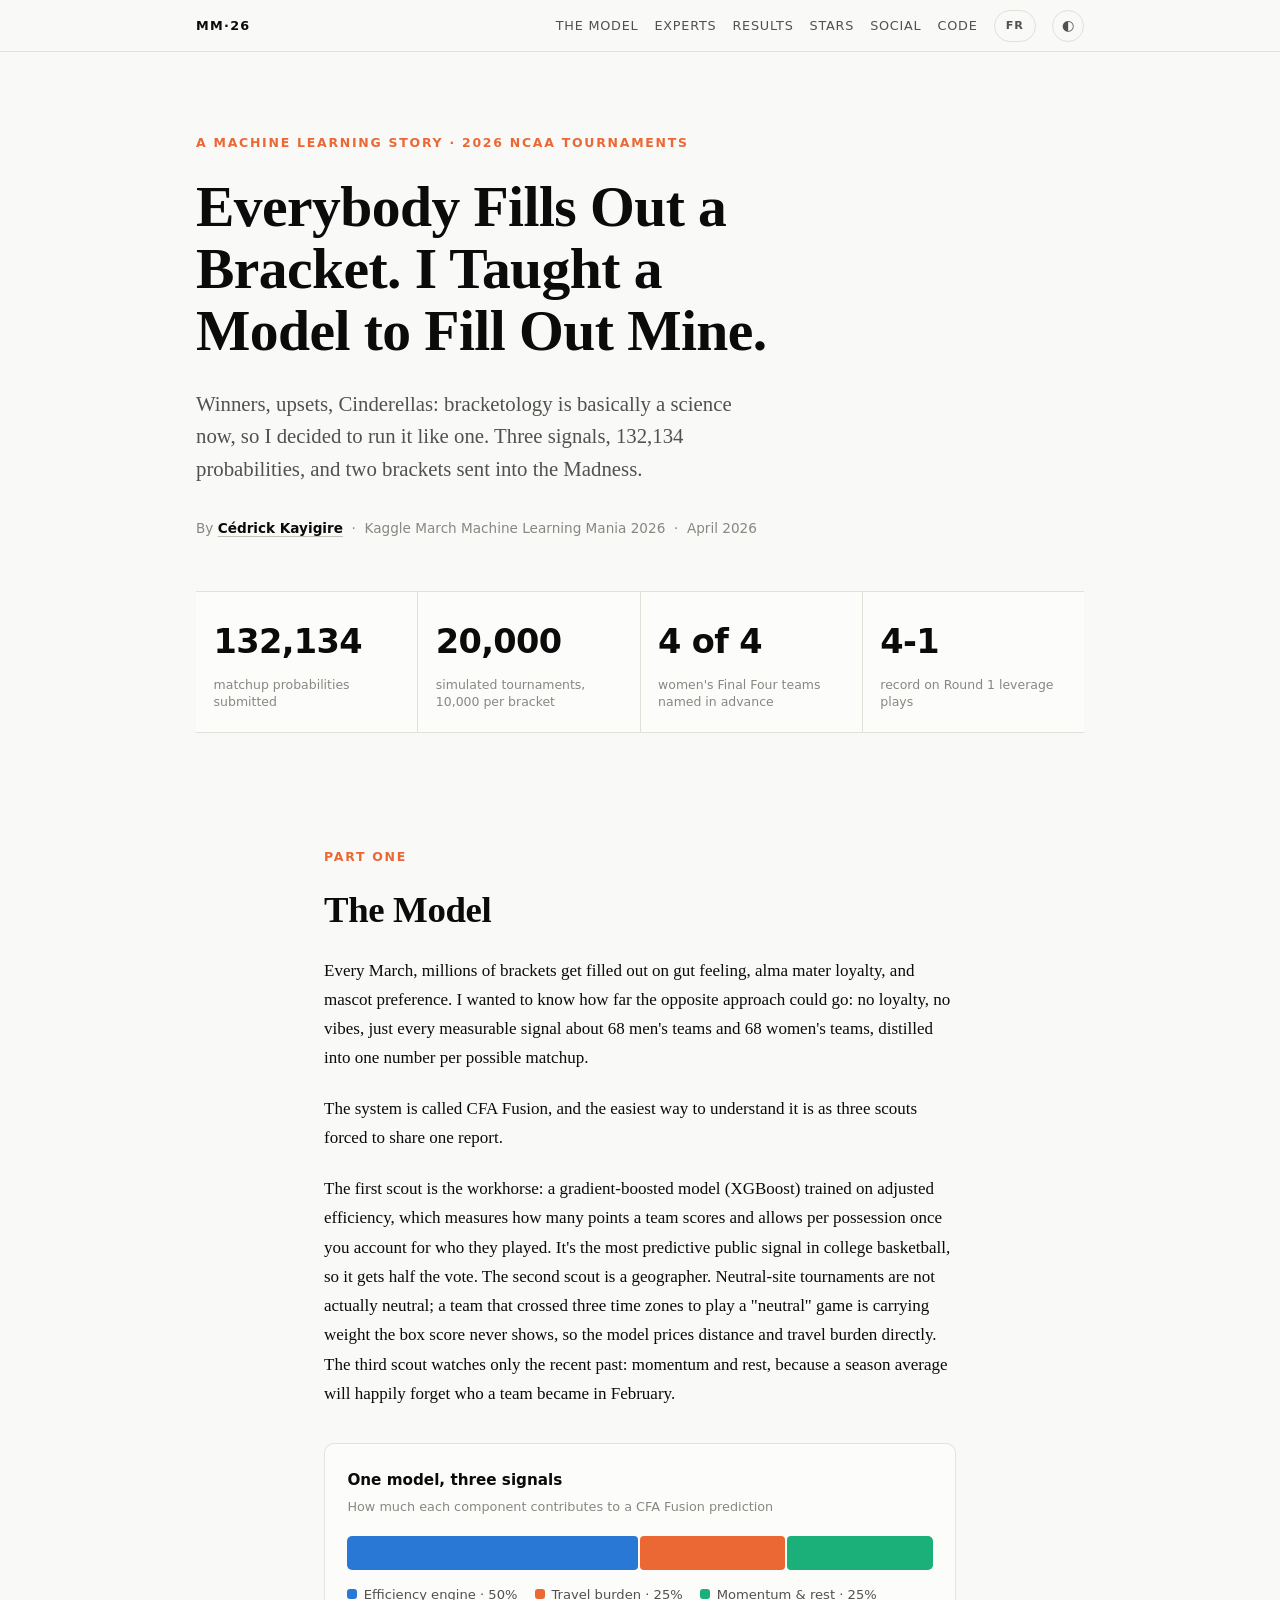
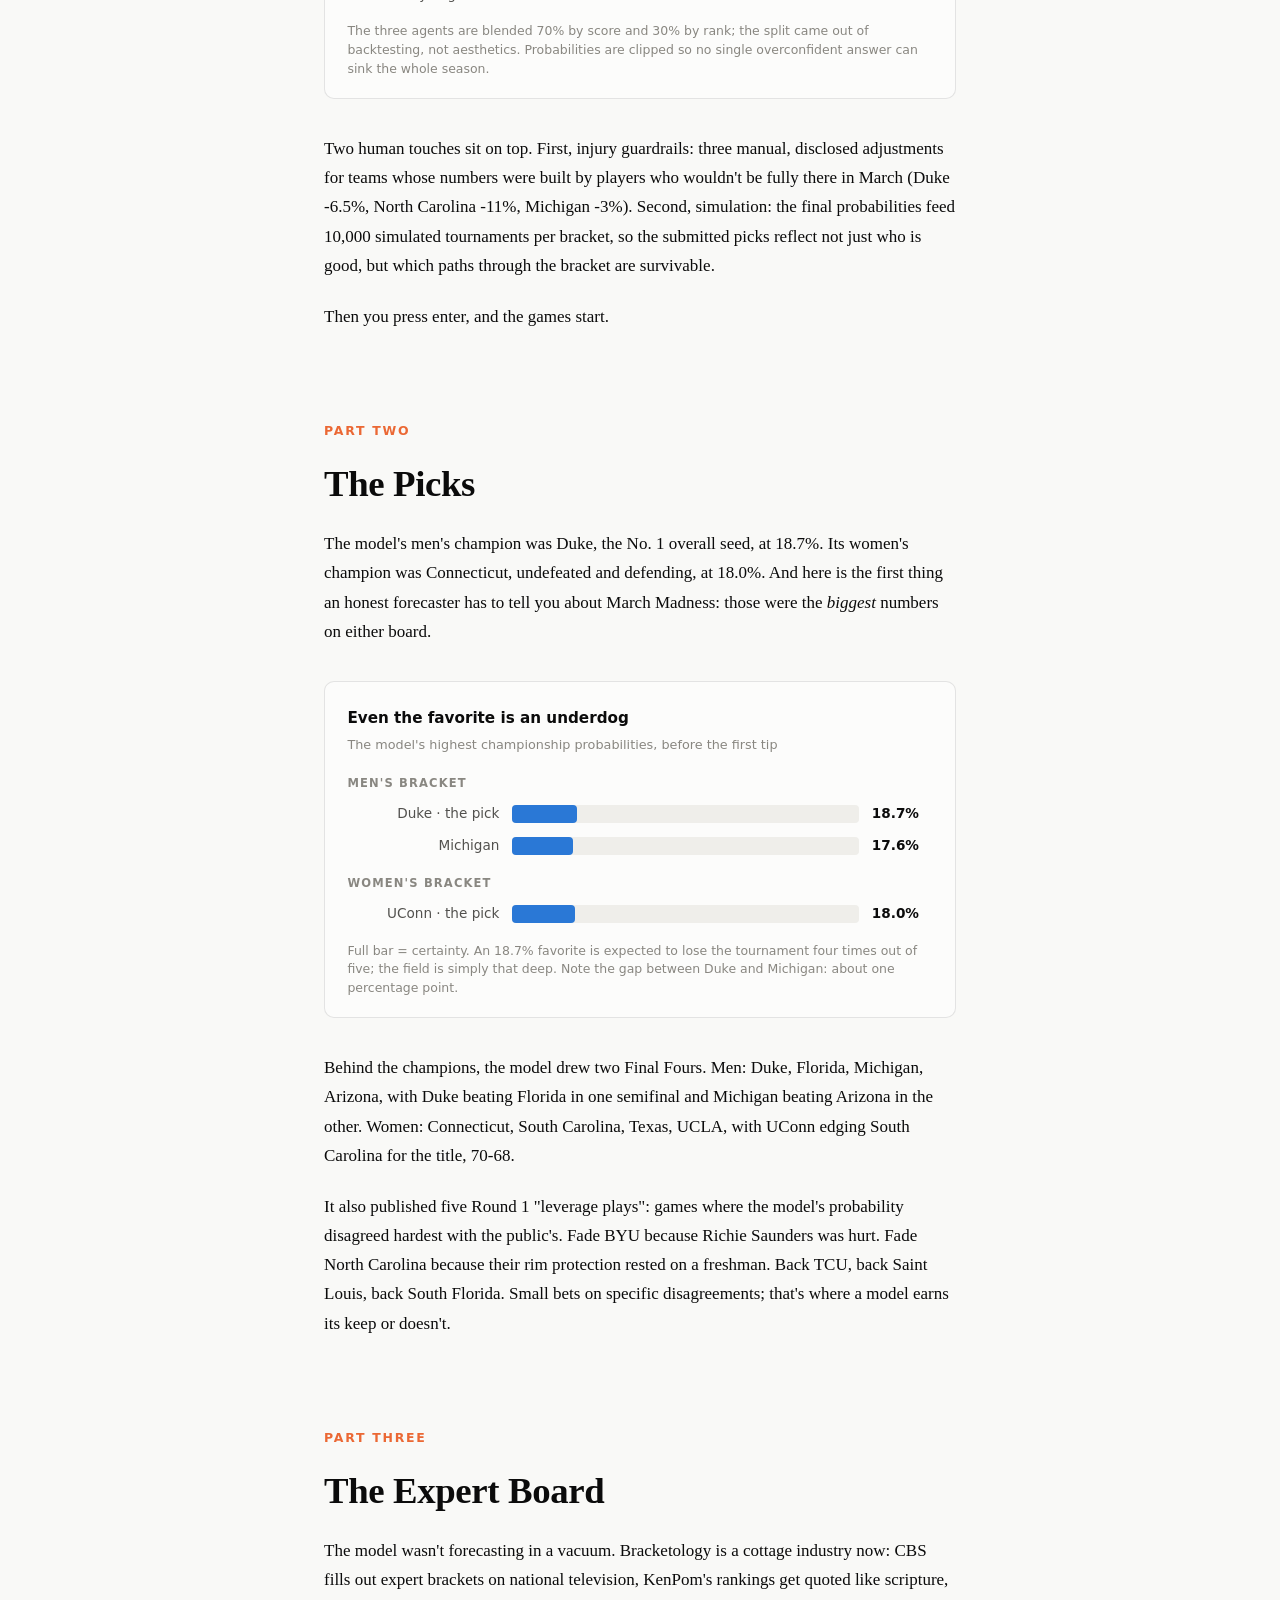
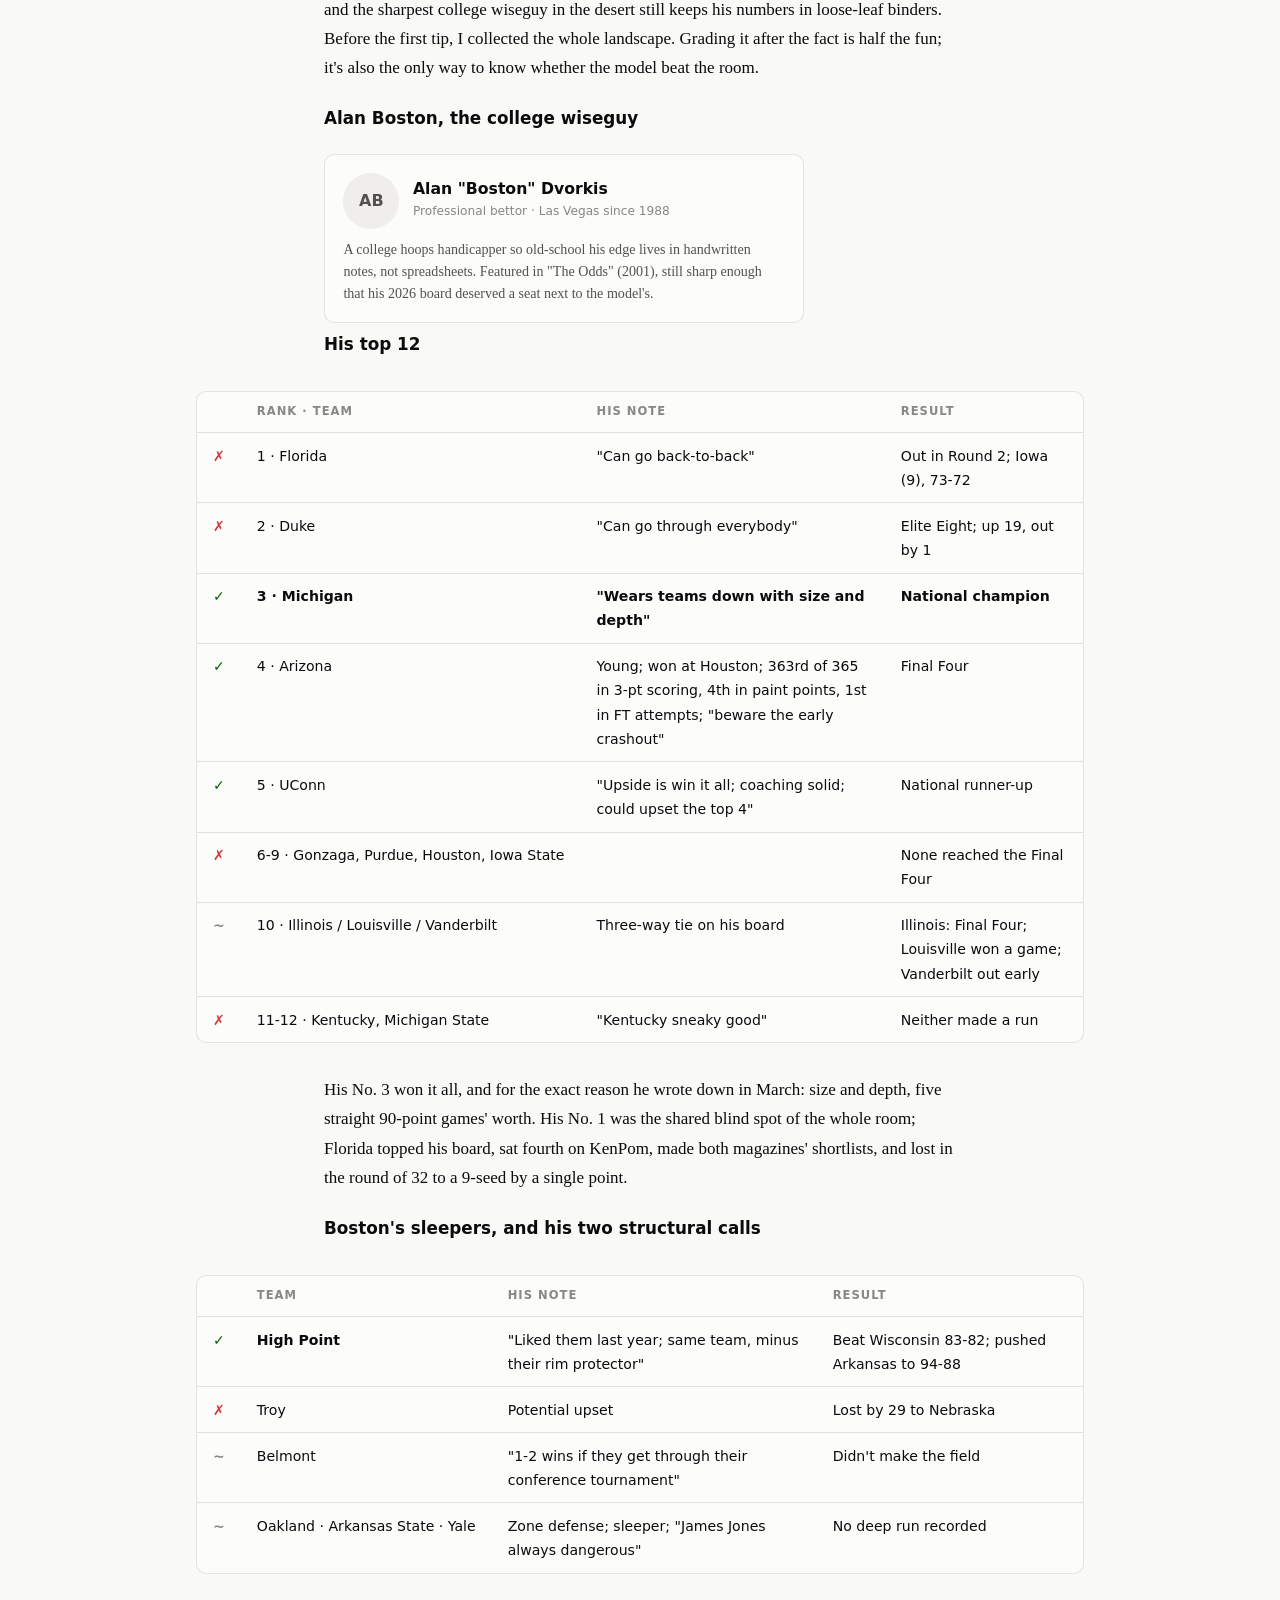
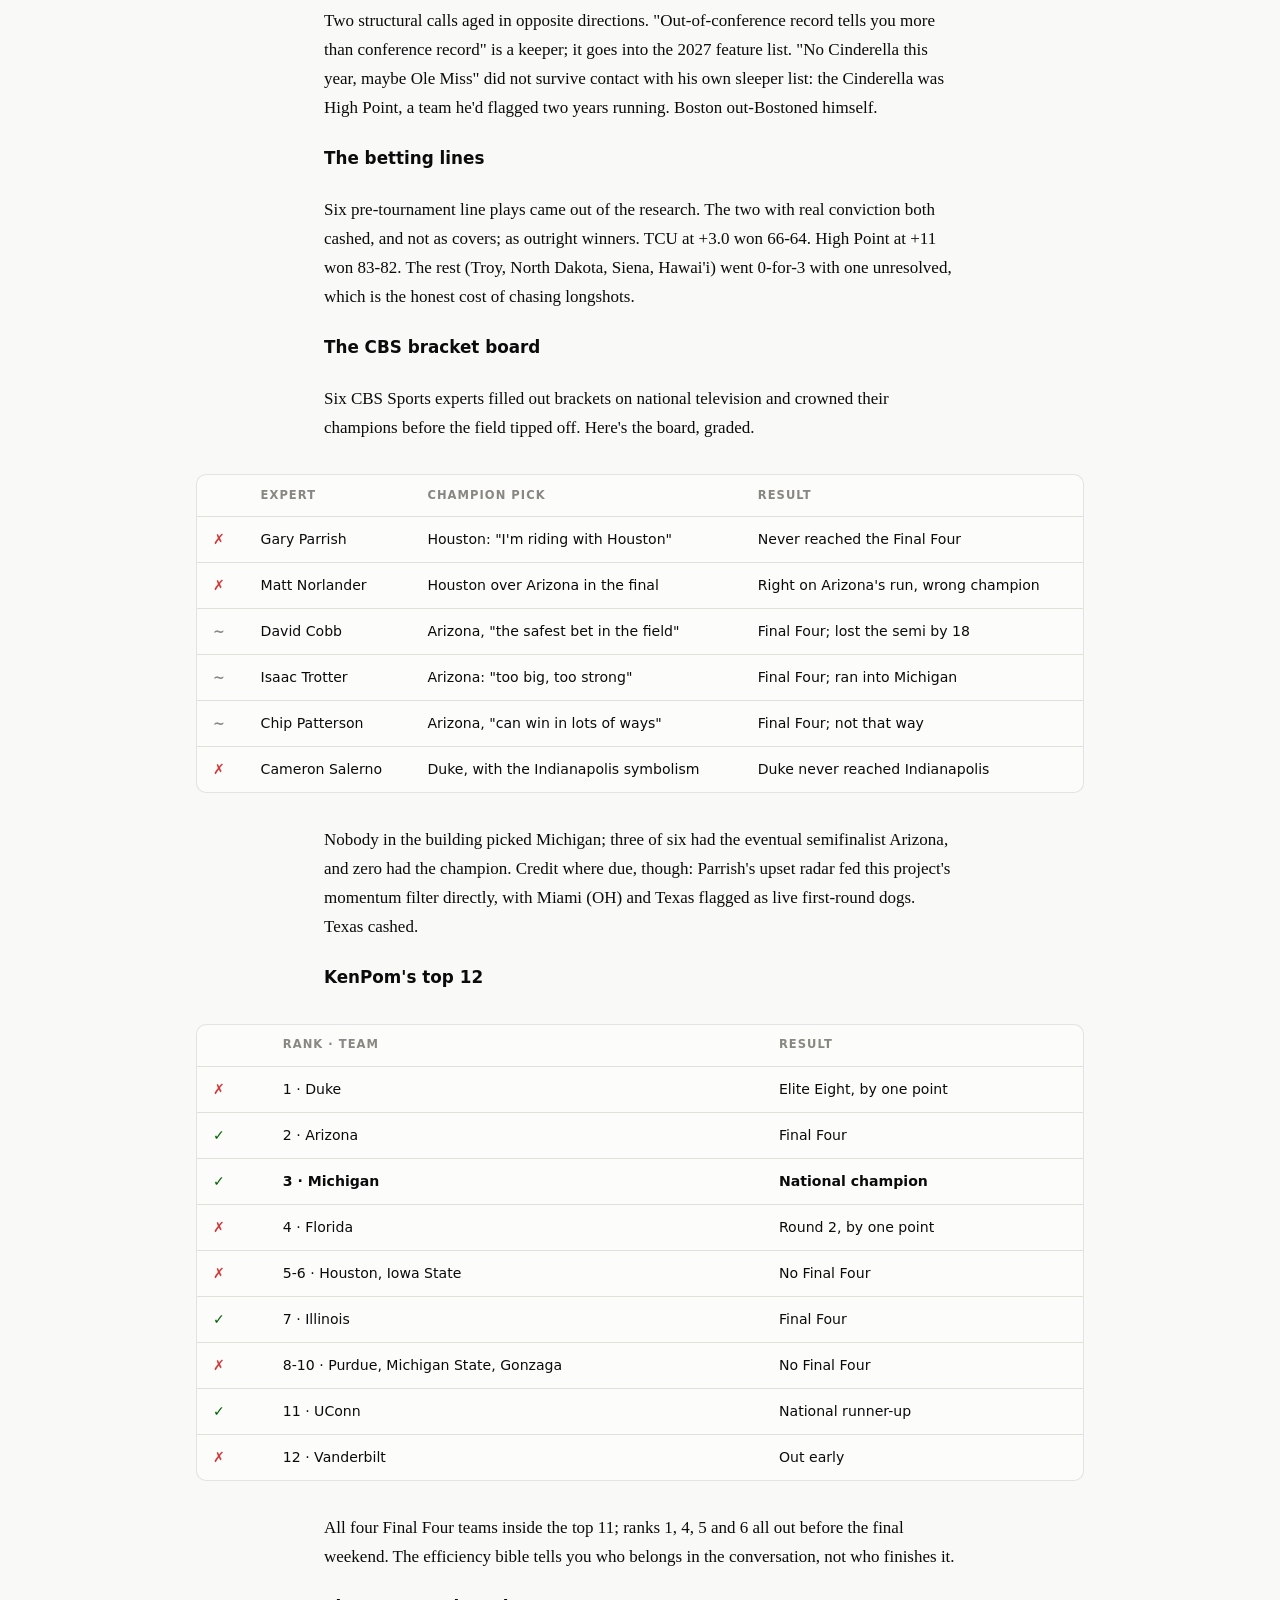
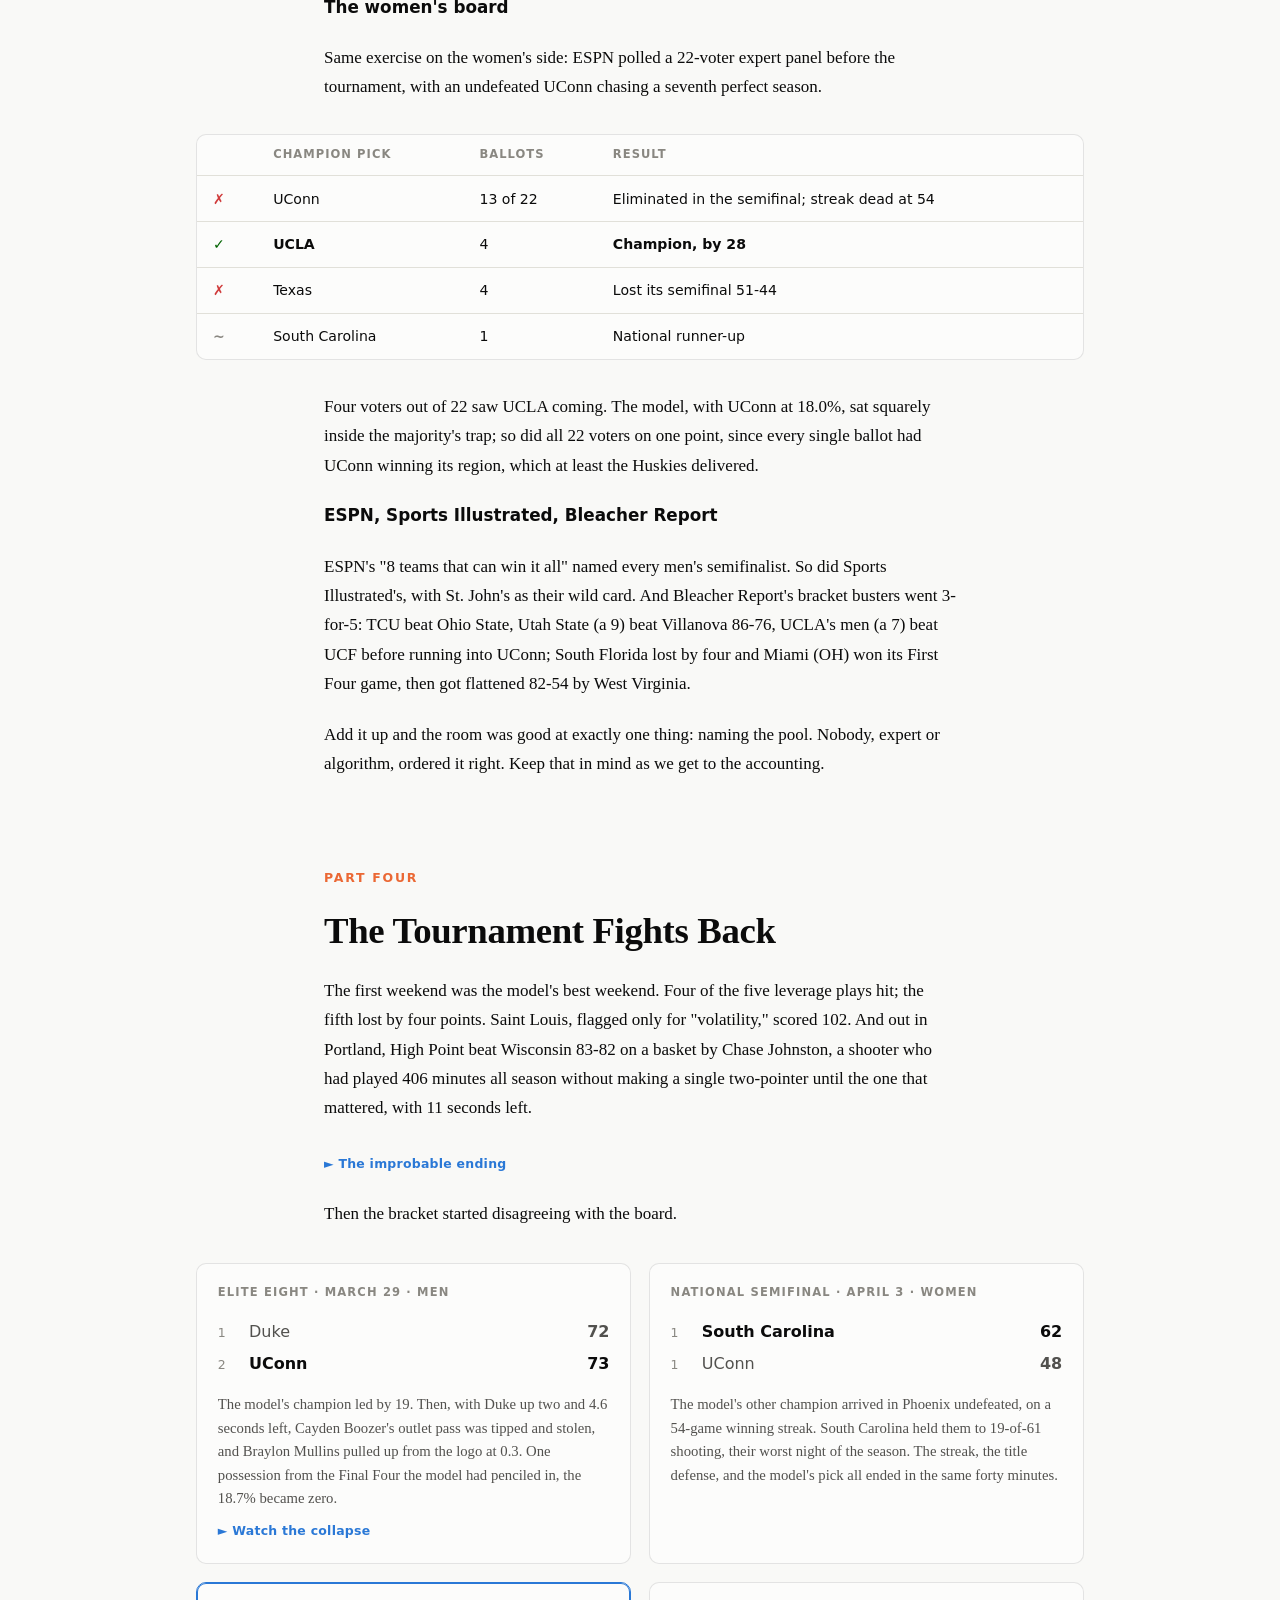
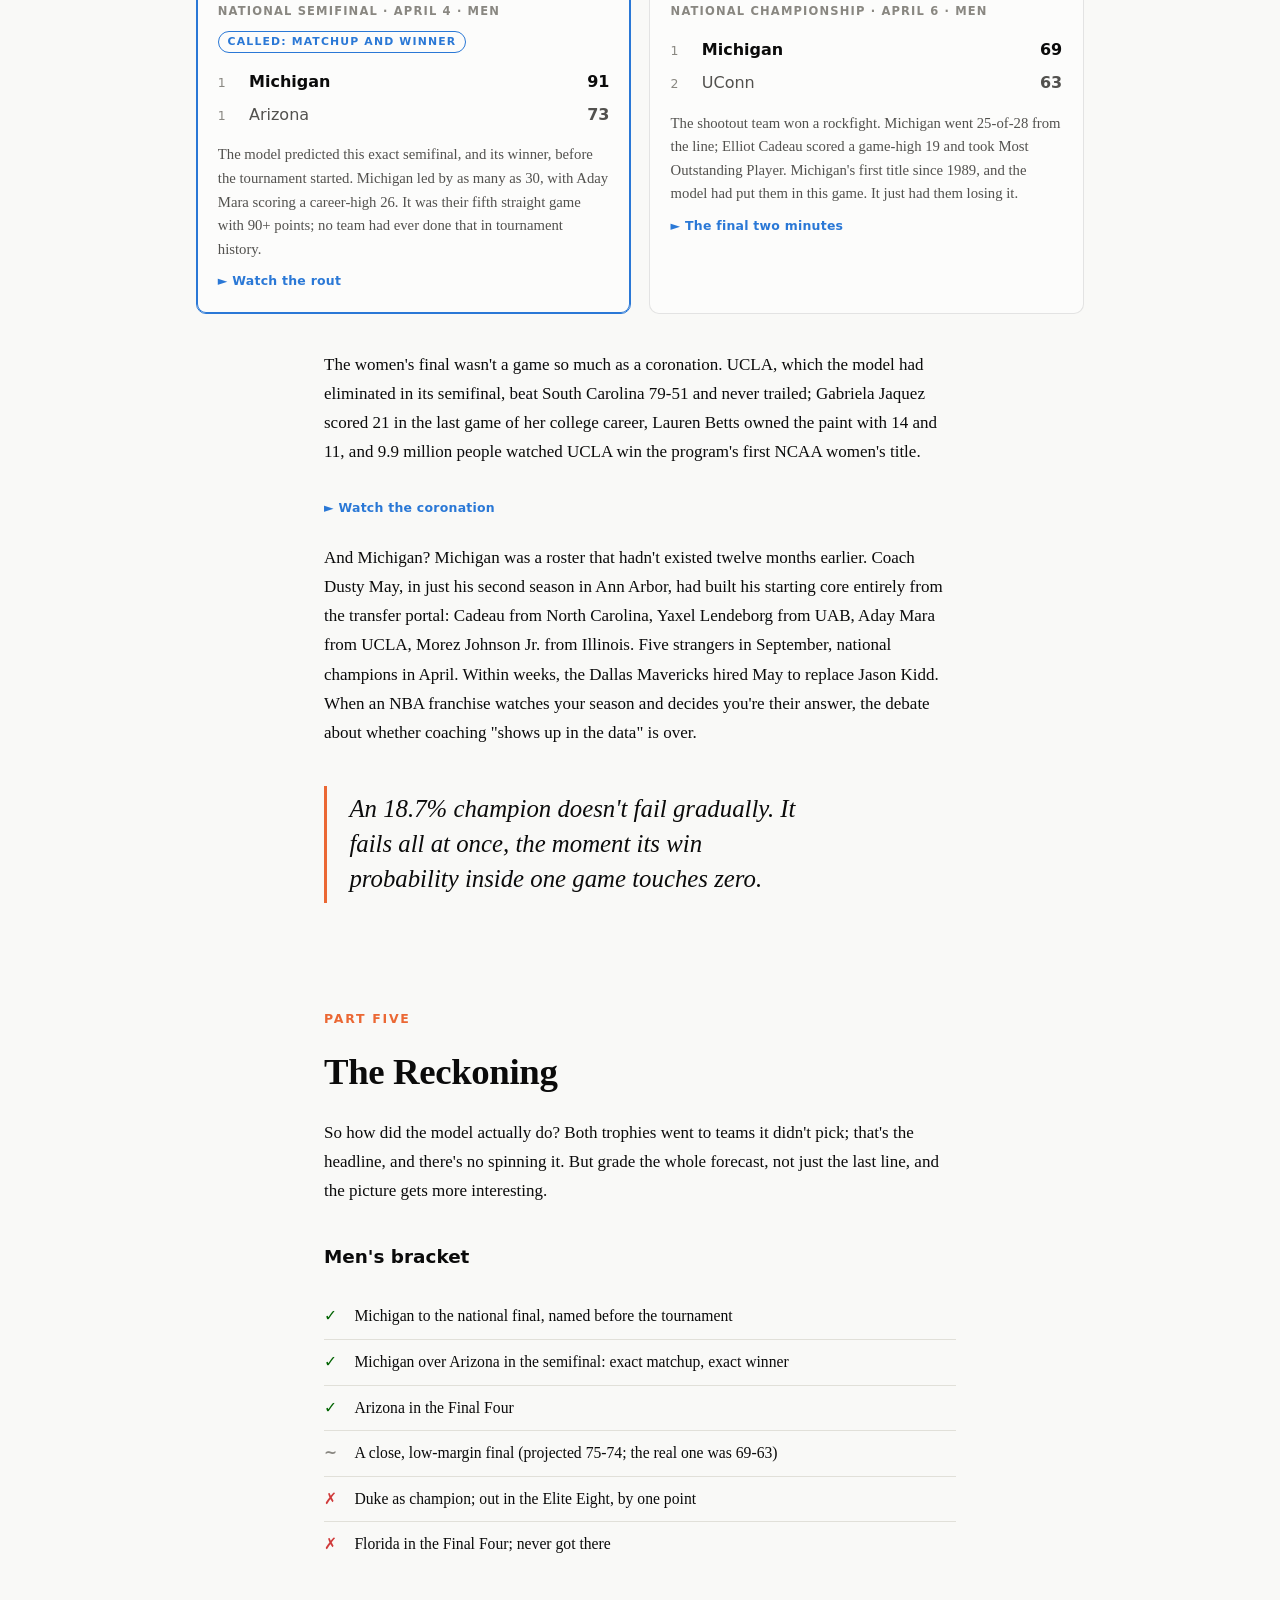
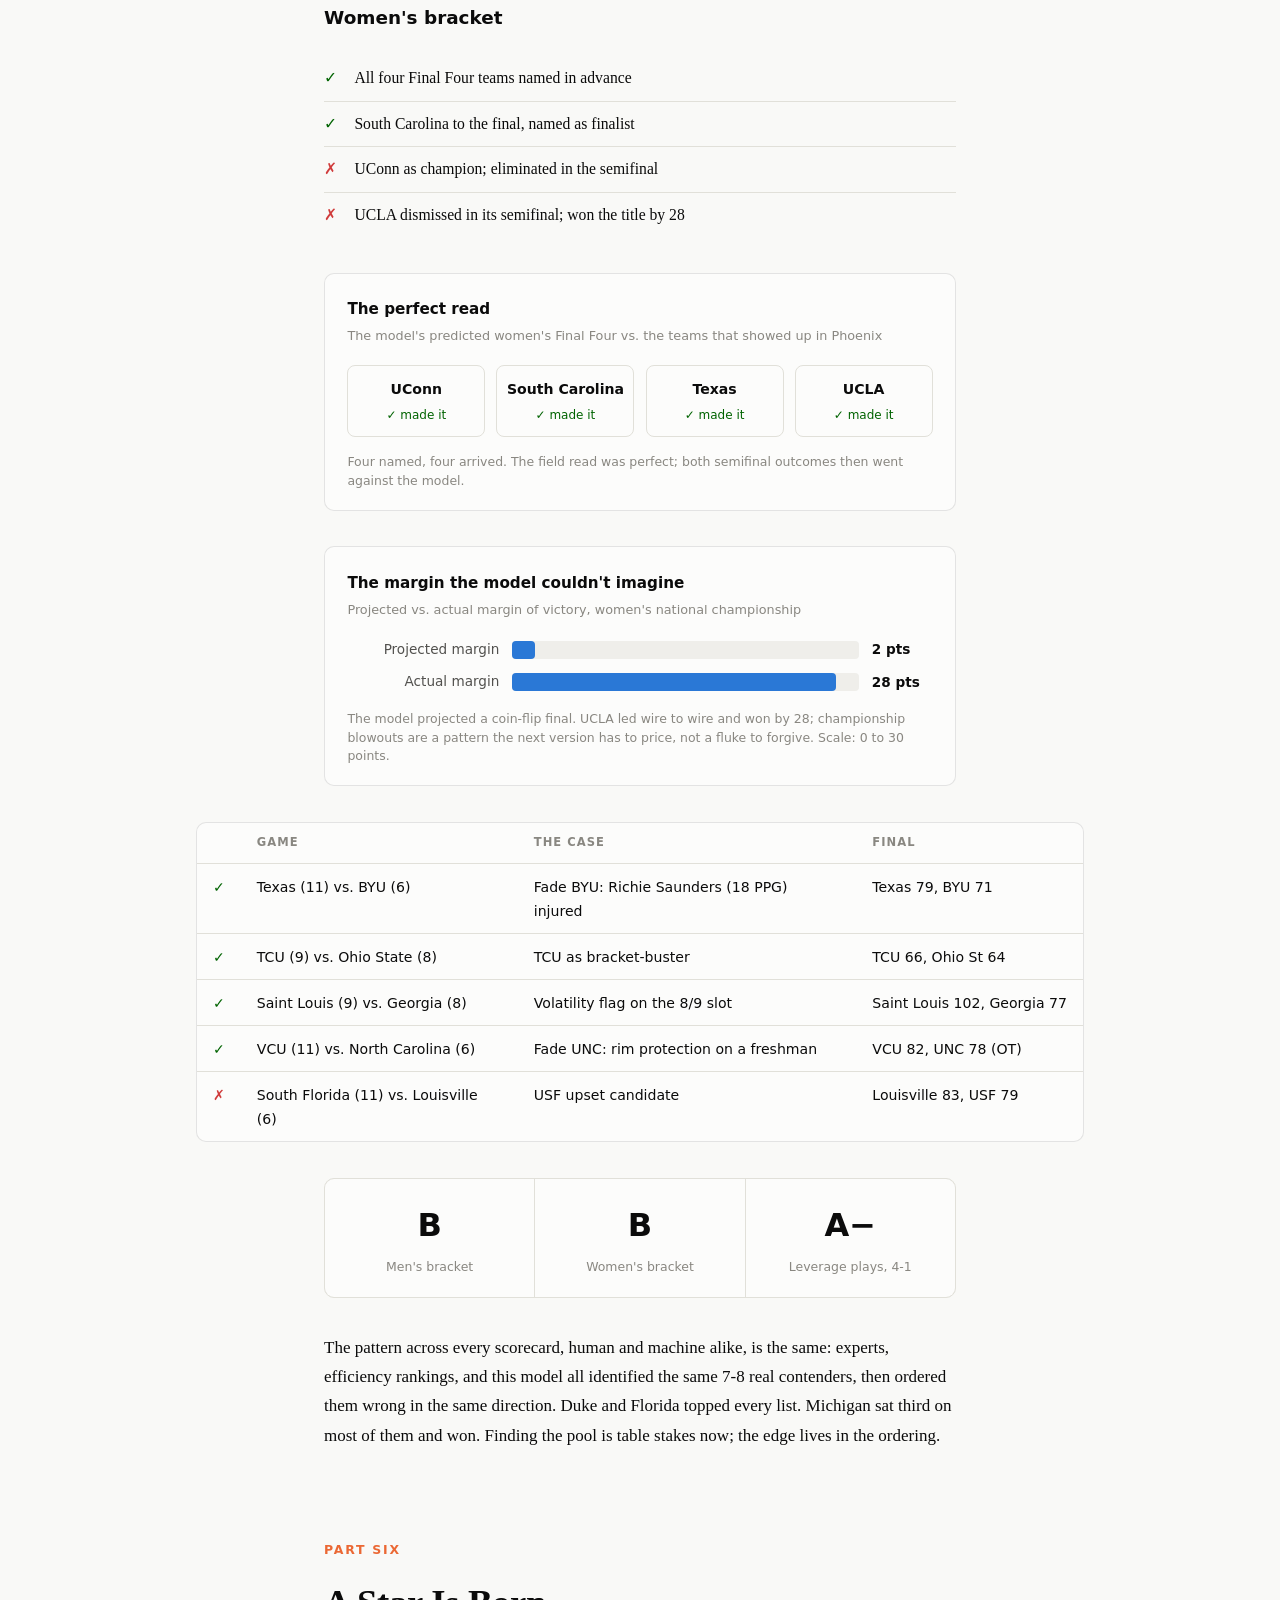
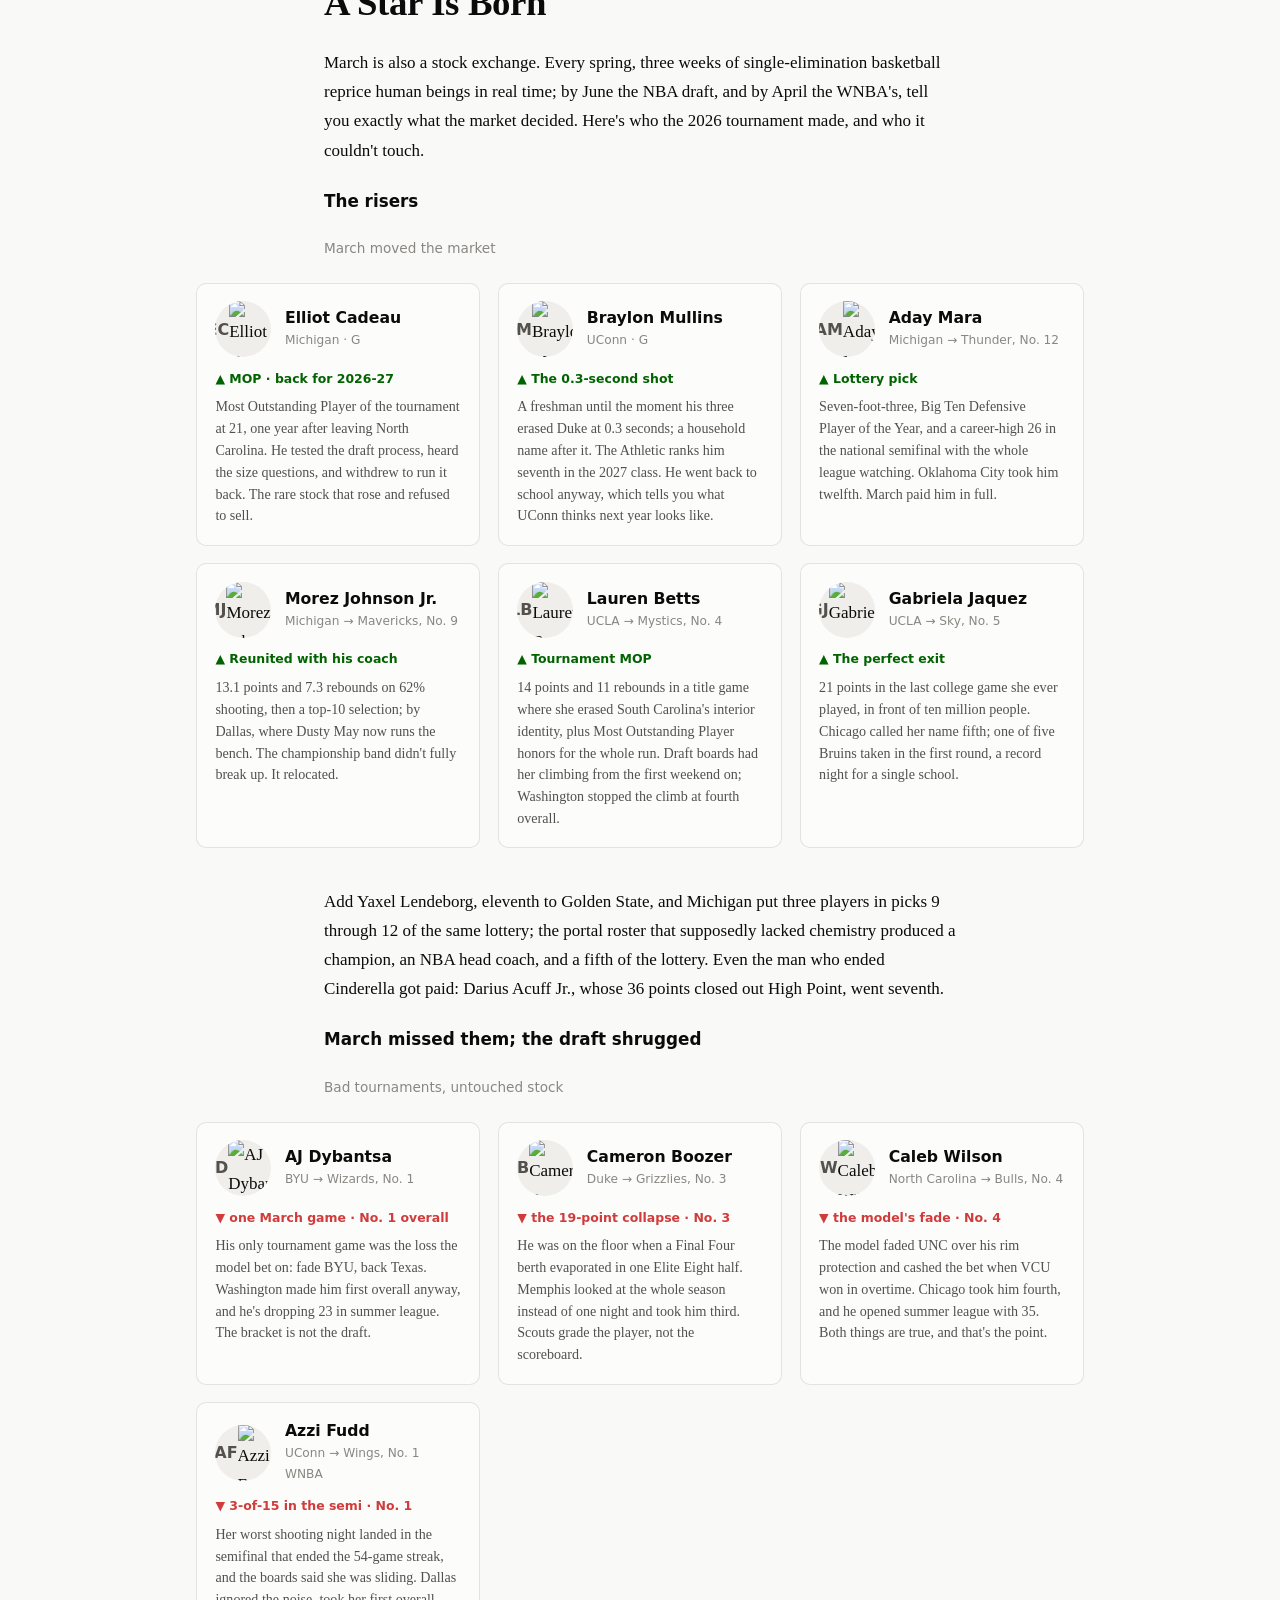
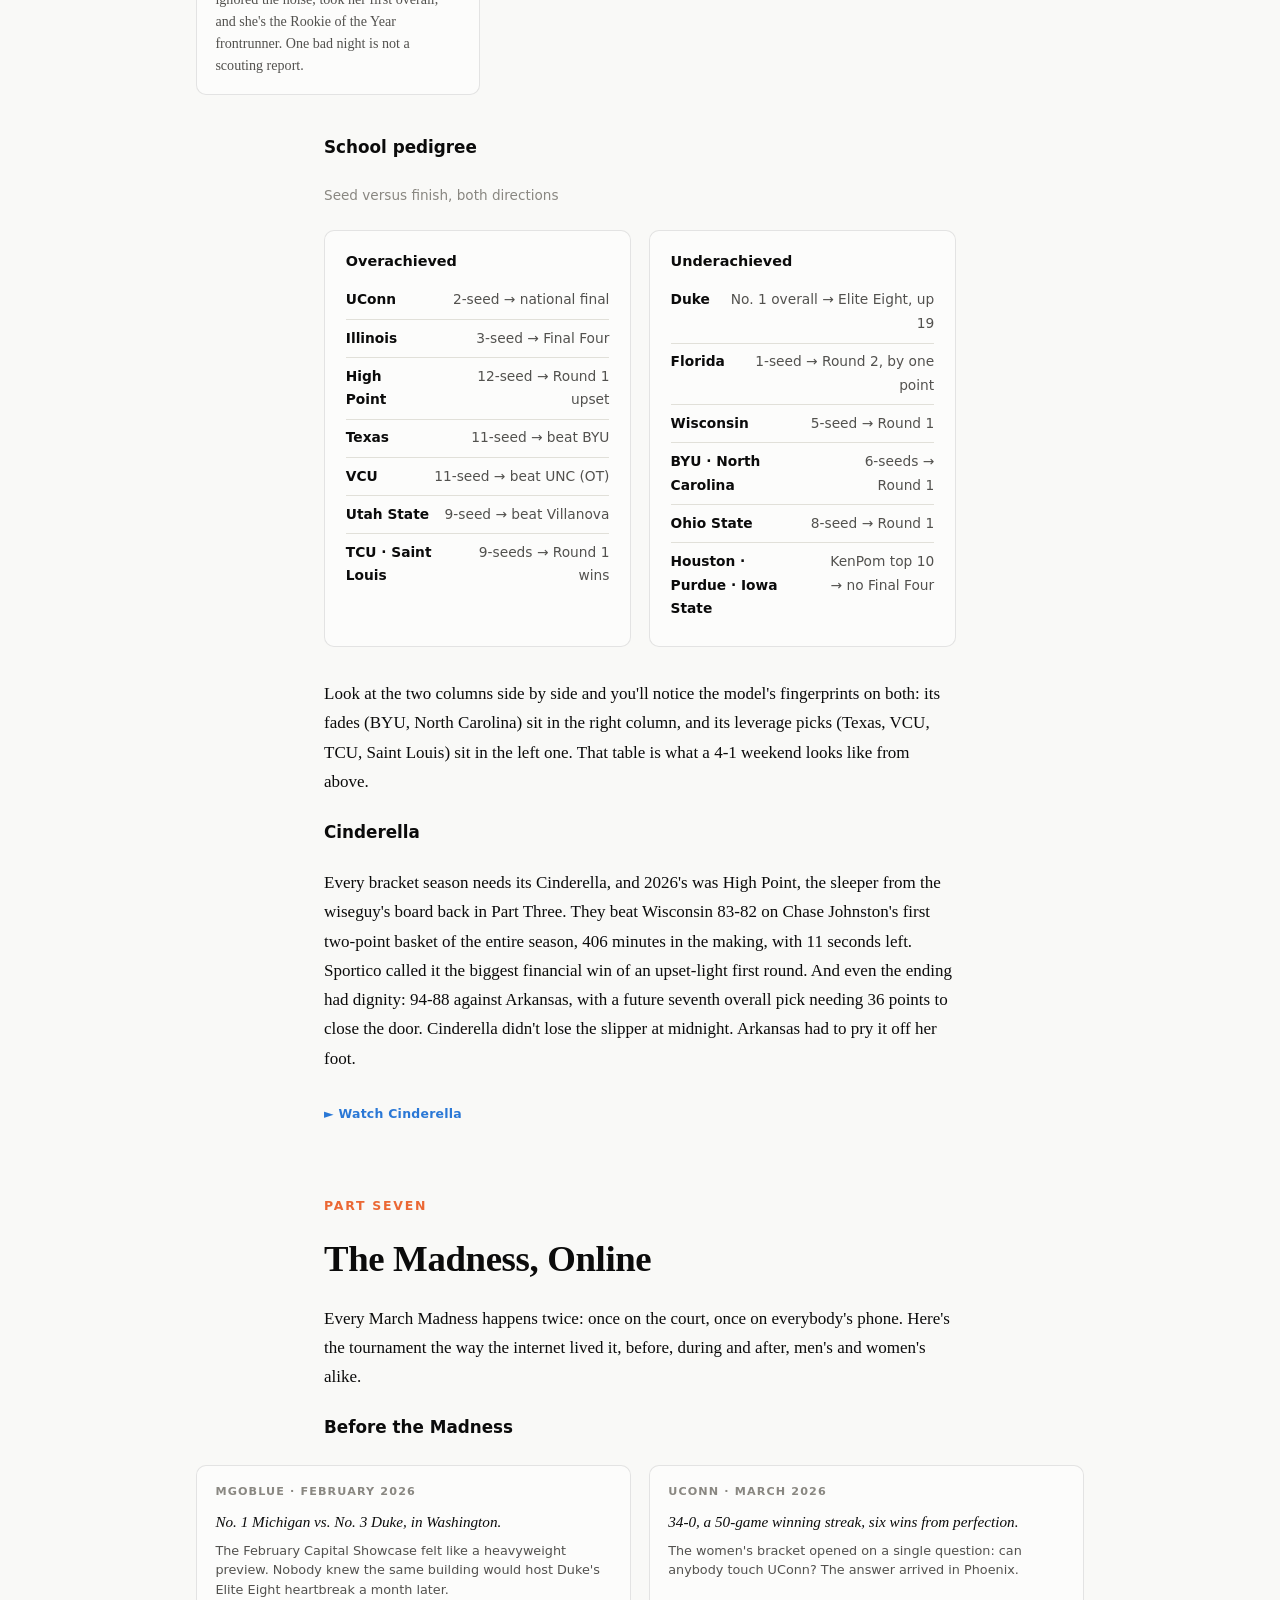
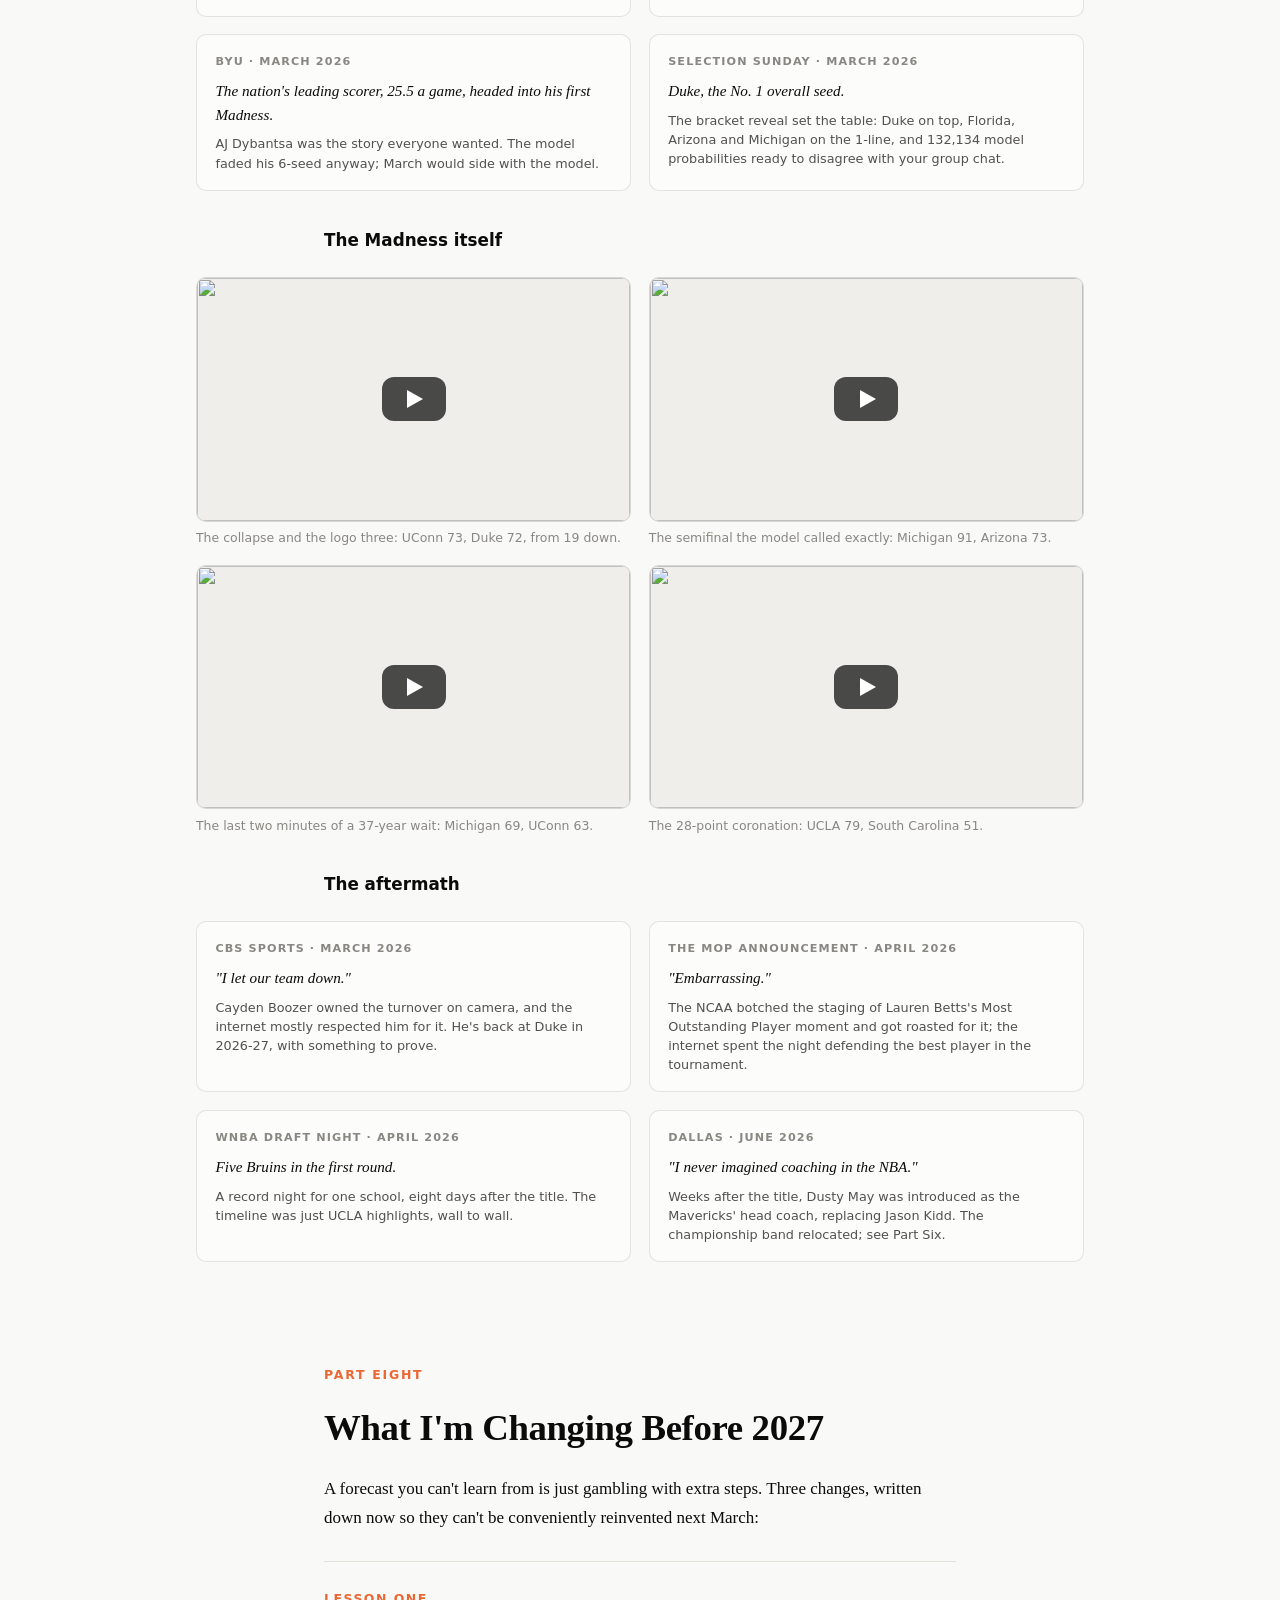
==== docs/index.html @ ee1367f3 "added public website of the tournament" ====
<!doctype html>
<html lang="en" data-lang="en">
<head>
<meta charset="utf-8">
<meta name="viewport" content="width=device-width, initial-scale=1">
<title>The Machine and the Madness · March Madness 2026</title>
<meta name="description" id="metaDesc" content="A machine learning model predicted the 2026 NCAA tournaments: an exact Final Four semifinal call, all four women's Final Four teams, a 4-1 record on leverage plays, and two champions it never saw coming.">
<link rel="icon" href="data:image/svg+xml,%3Csvg xmlns='http://www.w3.org/2000/svg' viewBox='0 0 32 32'%3E%3Ccircle cx='16' cy='16' r='14' fill='%23eb6834'/%3E%3Cpath d='M2 16h28M16 2v28M6 6c6 5 6 15 0 20M26 6c-6 5-6 15 0 20' stroke='%231a1a19' stroke-width='1.6' fill='none'/%3E%3C/svg%3E">
<style>
  :root {
    color-scheme: light;
    --page:        #f9f9f7;
    --surface:     #fcfcfb;
    --ink:         #0b0b0b;
    --ink-2:       #52514e;
    --muted:       #898781;
    --hairline:    #e1e0d9;
    --baseline:    #c3c2b7;
    --ring:        rgba(11,11,11,0.10);
    --s1:          #2a78d6;
    --s2:          #eb6834;
    --s3:          #1baf7a;
    --hit:         #006300;
    --miss:        #d03b3b;
    --track:       #efeeea;
  }
  @media (prefers-color-scheme: dark) {
    :root:where(:not([data-theme="light"])) {
      color-scheme: dark;
      --page:      #0d0d0d;
      --surface:   #1a1a19;
      --ink:       #ffffff;
      --ink-2:     #c3c2b7;
      --muted:     #898781;
      --hairline:  #2c2c2a;
      --baseline:  #383835;
      --ring:      rgba(255,255,255,0.10);
      --s1:        #3987e5;
      --s2:        #d95926;
      --s3:        #199e70;
      --hit:       #0ca30c;
      --miss:      #e66767;
      --track:     #242423;
    }
  }
  :root[data-theme="dark"] {
    color-scheme: dark;
    --page:      #0d0d0d;
    --surface:   #1a1a19;
    --ink:       #ffffff;
    --ink-2:     #c3c2b7;
    --muted:     #898781;
    --hairline:  #2c2c2a;
    --baseline:  #383835;
    --ring:      rgba(255,255,255,0.10);
    --s1:        #3987e5;
    --s2:        #d95926;
    --s3:        #199e70;
    --hit:       #0ca30c;
    --miss:      #e66767;
    --track:     #242423;
  }

  /* language visibility */
  html[data-lang="en"] .fr { display: none !important; }
  html[data-lang="fr"] .en { display: none !important; }

  * { margin: 0; padding: 0; box-sizing: border-box; }
  html { scroll-behavior: smooth; }
  body {
    background: var(--page);
    color: var(--ink);
    font-family: "Iowan Old Style", "Palatino Linotype", Palatino, Georgia, serif;
    font-size: 1.0625rem;
    line-height: 1.72;
    -webkit-font-smoothing: antialiased;
  }
  .sans { font-family: system-ui, -apple-system, "Segoe UI", sans-serif; }

  a { color: inherit; text-decoration-color: var(--baseline); text-underline-offset: 3px; }
  a:hover { text-decoration-color: var(--s1); }

  .prose  { max-width: 42rem; margin: 0 auto; padding: 0 1.25rem; }
  .wide   { max-width: 58rem; margin: 0 auto; padding: 0 1.25rem; }
  .prose p { margin: 0 0 1.35rem; }
  .prose p:last-child { margin-bottom: 0; }

  /* ---------- top bar ---------- */
  .topbar {
    position: sticky; top: 0; z-index: 10;
    background: var(--page);
    border-bottom: 1px solid var(--hairline);
  }
  .topbar-in {
    max-width: 58rem; margin: 0 auto; padding: 0.6rem 1.25rem;
    display: flex; align-items: center; gap: 1rem;
    font-family: system-ui, -apple-system, "Segoe UI", sans-serif;
    font-size: 0.8rem; letter-spacing: 0.06em; text-transform: uppercase;
  }
  .topbar a { text-decoration: none; color: var(--ink-2); }
  .topbar a:hover { color: var(--ink); }
  .wordmark { font-weight: 700; color: var(--ink) !important; letter-spacing: 0.1em; }
  .topbar .spacer { flex: 1; }
  #themeToggle, #langToggle {
    background: none; border: 1px solid var(--hairline); border-radius: 999px;
    color: var(--ink-2); cursor: pointer; line-height: 1;
    font-family: system-ui, -apple-system, "Segoe UI", sans-serif;
  }
  #themeToggle { font-size: 0.9rem; width: 2rem; height: 2rem; }
  #langToggle  { font-size: 0.7rem; font-weight: 600; letter-spacing: 0.08em; height: 2rem; padding: 0 0.7rem; }
  #themeToggle:hover, #langToggle:hover { color: var(--ink); border-color: var(--baseline); }
  @media (max-width: 480px) {
    .topbar-in { gap: 0.55rem; font-size: 0.68rem; padding: 0.55rem 0.9rem; }
    #themeToggle { width: 1.7rem; height: 1.7rem; font-size: 0.8rem; }
    #langToggle  { height: 1.7rem; padding: 0 0.5rem; font-size: 0.65rem; }
  }
  @media (max-width: 700px) {
    .topbar-in { overflow-x: auto; scrollbar-width: none; }
    .topbar-in::-webkit-scrollbar { display: none; }
    .topbar-in a, .topbar-in button { flex: none; white-space: nowrap; }
  }

  /* ---------- hero ---------- */
  .hero { padding: 5rem 0 3.5rem; }
  .kicker {
    font-family: system-ui, -apple-system, "Segoe UI", sans-serif;
    font-size: 0.78rem; font-weight: 600; letter-spacing: 0.14em; text-transform: uppercase;
    color: var(--s2);
    margin-bottom: 1.4rem;
  }
  h1 {
    font-size: clamp(2.2rem, 5.4vw, 3.6rem);
    line-height: 1.08;
    font-weight: 700;
    letter-spacing: -0.01em;
    max-width: 22ch;
    margin-bottom: 1.6rem;
  }
  .deck {
    font-size: clamp(1.1rem, 2.2vw, 1.3rem);
    line-height: 1.55;
    color: var(--ink-2);
    max-width: 34rem;
    margin-bottom: 2rem;
  }
  .byline {
    font-family: system-ui, -apple-system, "Segoe UI", sans-serif;
    font-size: 0.85rem; color: var(--muted);
  }
  .byline b { color: var(--ink); font-weight: 600; }
  .byline a { text-decoration-color: var(--baseline); }
  .byline a:hover { text-decoration-color: var(--s1); }

  /* ---------- stat strip ---------- */
  .stats {
    display: grid; grid-template-columns: repeat(4, 1fr); gap: 1px;
    background: var(--hairline);
    border-top: 1px solid var(--hairline); border-bottom: 1px solid var(--hairline);
    margin: 3.2rem 0 0;
  }
  .stat { background: var(--surface); padding: 1.3rem 1.1rem; }
  .stat .v {
    font-family: system-ui, -apple-system, "Segoe UI", sans-serif;
    font-size: clamp(1.5rem, 3vw, 2.1rem); font-weight: 700; letter-spacing: -0.02em;
  }
  .stat .l {
    font-family: system-ui, -apple-system, "Segoe UI", sans-serif;
    font-size: 0.78rem; color: var(--muted); margin-top: 0.3rem; line-height: 1.4;
  }
  @media (max-width: 700px) { .stats { grid-template-columns: repeat(2, 1fr); } }

  /* ---------- sections ---------- */
  section { padding: 3.6rem 0 0.6rem; }
  .part {
    font-family: system-ui, -apple-system, "Segoe UI", sans-serif;
    font-size: 0.78rem; font-weight: 600; letter-spacing: 0.14em; text-transform: uppercase;
    color: var(--s2); margin-bottom: 0.9rem;
  }
  h2 {
    font-size: clamp(1.7rem, 3.6vw, 2.3rem);
    line-height: 1.15; font-weight: 700; letter-spacing: -0.01em;
    margin-bottom: 1.5rem; max-width: 30ch;
  }
  h3 { font-size: 1.15rem; margin: 2.2rem 0 0.8rem; }

  .pullquote {
    border-left: 3px solid var(--s2);
    padding: 0.4rem 0 0.4rem 1.4rem;
    margin: 2.4rem 0;
    font-size: clamp(1.25rem, 2.6vw, 1.55rem);
    line-height: 1.4; font-style: italic; color: var(--ink);
    max-width: 30rem;
  }

  /* ---------- figures / charts ---------- */
  figure {
    background: var(--surface);
    border: 1px solid var(--ring);
    border-radius: 10px;
    padding: 1.4rem 1.4rem 1.2rem;
    margin: 2.2rem 0;
  }
  figure .ftitle {
    font-family: system-ui, -apple-system, "Segoe UI", sans-serif;
    font-weight: 600; font-size: 0.95rem; margin-bottom: 0.2rem;
  }
  figure .fsub {
    font-family: system-ui, -apple-system, "Segoe UI", sans-serif;
    font-size: 0.8rem; color: var(--muted); margin-bottom: 1.1rem;
  }
  figcaption {
    font-family: system-ui, -apple-system, "Segoe UI", sans-serif;
    font-size: 0.78rem; color: var(--muted); margin-top: 1rem; line-height: 1.5;
  }

  /* weights bar */
  .wbar { display: flex; gap: 2px; height: 34px; border-radius: 5px; overflow: hidden; }
  .wbar > div { border-radius: 4px; }
  .legend {
    display: flex; flex-wrap: wrap; gap: 1.1rem;
    font-family: system-ui, -apple-system, "Segoe UI", sans-serif;
    font-size: 0.82rem; color: var(--ink-2); margin-top: 0.9rem;
  }
  .chip { display: inline-block; width: 10px; height: 10px; border-radius: 3px; margin-right: 0.4rem; vertical-align: baseline; }

  /* h-bars */
  .hbar-row { display: grid; grid-template-columns: 9.5rem 1fr 3.8rem; align-items: center; gap: 0.8rem; margin: 0.55rem 0; }
  .hbar-label { font-family: system-ui, -apple-system, "Segoe UI", sans-serif; font-size: 0.85rem; color: var(--ink-2); text-align: right; line-height: 1.3; }
  .hbar-track { background: var(--track); border-radius: 4px; height: 18px; position: relative; }
  .hbar-fill  { background: var(--s1); border-radius: 4px; height: 100%; }
  .hbar-val   { font-family: system-ui, -apple-system, "Segoe UI", sans-serif; font-size: 0.85rem; font-weight: 600; font-variant-numeric: tabular-nums; white-space: nowrap; }
  .hbar-group {
    font-family: system-ui, -apple-system, "Segoe UI", sans-serif;
    font-size: 0.72rem; font-weight: 600; letter-spacing: 0.1em; text-transform: uppercase;
    color: var(--muted); margin: 1rem 0 0.4rem;
  }
  @media (max-width: 560px) { .hbar-row { grid-template-columns: 7rem 1fr 3.4rem; } }

  /* game cards */
  .cards { display: grid; grid-template-columns: 1fr 1fr; gap: 1.1rem; margin: 2.2rem 0; }
  @media (max-width: 760px) { .cards { grid-template-columns: 1fr; } }
  .game {
    background: var(--surface); border: 1px solid var(--ring); border-radius: 10px;
    padding: 1.2rem 1.3rem;
  }
  .game.called { border-color: var(--s1); box-shadow: 0 0 0 1px var(--s1) inset; }
  .game .round {
    font-family: system-ui, -apple-system, "Segoe UI", sans-serif;
    font-size: 0.72rem; font-weight: 600; letter-spacing: 0.1em; text-transform: uppercase;
    color: var(--muted); margin-bottom: 0.75rem;
    display: flex; justify-content: space-between; gap: 0.6rem; flex-wrap: wrap;
  }
  .badge {
    color: var(--s1); border: 1px solid currentColor; border-radius: 999px;
    padding: 0.05rem 0.55rem; font-size: 0.68rem;
  }
  .teamline {
    display: flex; align-items: baseline; gap: 0.55rem;
    font-family: system-ui, -apple-system, "Segoe UI", sans-serif;
    font-size: 1rem; padding: 0.16rem 0;
  }
  .teamline .seed { color: var(--muted); font-size: 0.78rem; width: 1.4rem; font-variant-numeric: tabular-nums; }
  .teamline .team { flex: 1; }
  .teamline .pts  { font-weight: 600; font-variant-numeric: tabular-nums; }
  .teamline.win .team, .teamline.win .pts { font-weight: 700; }
  .teamline.lose { color: var(--ink-2); }
  .game .story { font-size: 0.92rem; line-height: 1.6; color: var(--ink-2); margin-top: 0.8rem; }

  /* verdict lists */
  .verdicts { list-style: none; margin: 1.4rem 0 2rem; }
  .verdicts li {
    display: flex; gap: 0.8rem; align-items: baseline;
    padding: 0.55rem 0; border-bottom: 1px solid var(--hairline);
    font-size: 0.98rem;
  }
  .verdicts li:last-child { border-bottom: none; }
  .glyph { font-family: system-ui, -apple-system, "Segoe UI", sans-serif; font-weight: 700; width: 1.1rem; flex: none; }
  .glyph.ok   { color: var(--hit); }
  .glyph.no   { color: var(--miss); }
  .glyph.near { color: var(--muted); }

  /* final four chips */
  .ffgrid { display: grid; grid-template-columns: repeat(4, 1fr); gap: 0.7rem; margin-top: 0.4rem; }
  @media (max-width: 560px) { .ffgrid { grid-template-columns: repeat(2, 1fr); } }
  .ffteam {
    border: 1px solid var(--hairline); border-radius: 8px; padding: 0.7rem 0.5rem;
    text-align: center;
    font-family: system-ui, -apple-system, "Segoe UI", sans-serif; font-size: 0.88rem; font-weight: 600;
  }
  .ffteam small { display: block; font-weight: 400; color: var(--hit); margin-top: 0.2rem; font-size: 0.75rem; }

  /* star cards */
  .starsgrid { display: grid; grid-template-columns: repeat(auto-fill, minmax(15.5rem, 1fr)); gap: 1.1rem; margin: 1.4rem 0 2.4rem; }
  .star {
    background: var(--surface); border: 1px solid var(--ring); border-radius: 10px;
    padding: 1.1rem 1.15rem;
  }
  .star .head { display: flex; align-items: center; gap: 0.85rem; margin-bottom: 0.65rem; }
  .star .pic {
    width: 56px; height: 56px; border-radius: 50%; overflow: hidden; flex: none;
    background: var(--track); display: flex; align-items: center; justify-content: center;
  }
  .star .pic img { width: 100%; height: 100%; object-fit: cover; object-position: center top; display: block; }
  .star .pic .mono { font-family: system-ui, -apple-system, "Segoe UI", sans-serif; font-weight: 700; font-size: 1rem; color: var(--ink-2); }
  .star .name { font-family: system-ui, -apple-system, "Segoe UI", sans-serif; font-weight: 700; font-size: 0.98rem; line-height: 1.3; }
  .star .meta { font-family: system-ui, -apple-system, "Segoe UI", sans-serif; font-size: 0.76rem; color: var(--muted); margin-top: 0.1rem; }
  .star .fate { font-family: system-ui, -apple-system, "Segoe UI", sans-serif; font-size: 0.78rem; font-weight: 600; margin-bottom: 0.45rem; }
  .fate.up { color: var(--hit); }
  .fate.down { color: var(--miss); }
  .star .story { font-size: 0.88rem; line-height: 1.55; color: var(--ink-2); }
  .subhead {
    font-family: system-ui, -apple-system, "Segoe UI", sans-serif;
    font-size: 1.05rem; font-weight: 700; margin: 2.4rem 0 0.3rem;
  }
  .subhead + p.subdeck { font-family: system-ui, -apple-system, "Segoe UI", sans-serif; font-size: 0.85rem; color: var(--muted); margin-bottom: 0.4rem; }

  /* inline highlight links */
  .clip {
    display: inline-block; margin-top: 0.55rem;
    font-family: system-ui, -apple-system, "Segoe UI", sans-serif;
    font-size: 0.78rem; font-weight: 600; letter-spacing: 0.02em;
    color: var(--s1); text-decoration: none;
  }
  .clip:hover { text-decoration: underline; text-decoration-color: var(--s1); }

  /* social section */
  .socialgrid { display: grid; grid-template-columns: 1fr 1fr; gap: 1.1rem; margin: 1.4rem 0 2.2rem; }
  @media (max-width: 760px) { .socialgrid { grid-template-columns: 1fr; } }
  .embed {
    position: relative; aspect-ratio: 16 / 9; border-radius: 10px; overflow: hidden;
    border: 1px solid var(--ring); background: var(--track);
    display: block;
  }
  .embed iframe { position: absolute; inset: 0; width: 100%; height: 100%; border: 0; }
  .embed img { position: absolute; inset: 0; width: 100%; height: 100%; object-fit: cover; display: block; }
  .embed .play {
    position: absolute; top: 50%; left: 50%; transform: translate(-50%, -50%);
    width: 64px; height: 44px; border-radius: 12px;
    background: rgba(11,11,11,0.72);
    display: flex; align-items: center; justify-content: center;
    transition: background 0.15s ease;
  }
  .embed .play::after {
    content: ""; border-style: solid; border-width: 9px 0 9px 16px;
    border-color: transparent transparent transparent #ffffff; margin-left: 3px;
  }
  a.embed:hover .play { background: var(--s2); }
  .embedcap {
    font-family: system-ui, -apple-system, "Segoe UI", sans-serif;
    font-size: 0.78rem; color: var(--muted); margin-top: 0.45rem; line-height: 1.45;
  }
  a.post {
    display: block; background: var(--surface); border: 1px solid var(--ring); border-radius: 10px;
    padding: 1.05rem 1.15rem; text-decoration: none;
  }
  a.post:hover { border-color: var(--s1); }
  .post .src {
    font-family: system-ui, -apple-system, "Segoe UI", sans-serif;
    font-size: 0.7rem; font-weight: 600; letter-spacing: 0.1em; text-transform: uppercase;
    color: var(--muted); margin-bottom: 0.5rem;
  }
  .post .quote { font-size: 0.95rem; line-height: 1.55; color: var(--ink); font-style: italic; }
  .post .note { font-family: system-ui, -apple-system, "Segoe UI", sans-serif; font-size: 0.8rem; color: var(--ink-2); margin-top: 0.5rem; line-height: 1.5; }

  /* solo profile card */
  .solo { max-width: 30rem; margin: 1.2rem 0 0.4rem; }

  /* pedigree columns */
  .pedgrid { display: grid; grid-template-columns: 1fr 1fr; gap: 1.1rem; margin: 1.4rem 0 2rem; }
  @media (max-width: 700px) { .pedgrid { grid-template-columns: 1fr; } }
  .pedcol { background: var(--surface); border: 1px solid var(--ring); border-radius: 10px; padding: 1.15rem 1.3rem; }
  .pedcol .ptitle { font-family: system-ui, -apple-system, "Segoe UI", sans-serif; font-weight: 700; font-size: 0.9rem; margin-bottom: 0.5rem; }
  .pedrow {
    display: flex; justify-content: space-between; gap: 0.8rem; align-items: baseline;
    padding: 0.42rem 0; border-bottom: 1px solid var(--hairline);
    font-family: system-ui, -apple-system, "Segoe UI", sans-serif; font-size: 0.86rem;
  }
  .pedrow:last-child { border-bottom: none; }
  .pedrow .t { font-weight: 600; }
  .pedrow .r { color: var(--ink-2); text-align: right; }

  /* tables */
  .tablewrap { overflow-x: auto; margin: 2rem 0; border: 1px solid var(--ring); border-radius: 10px; background: var(--surface); }
  table {
    border-collapse: collapse; width: 100%; min-width: 34rem;
    font-family: system-ui, -apple-system, "Segoe UI", sans-serif; font-size: 0.88rem;
  }
  th, td { text-align: left; padding: 0.65rem 1rem; border-bottom: 1px solid var(--hairline); vertical-align: top; }
  tr:last-child td { border-bottom: none; }
  th { font-size: 0.72rem; letter-spacing: 0.09em; text-transform: uppercase; color: var(--muted); font-weight: 600; }
  td.n { font-variant-numeric: tabular-nums; white-space: nowrap; }

  /* grades */
  .grades { display: grid; grid-template-columns: repeat(3, 1fr); gap: 1px; background: var(--hairline); border: 1px solid var(--hairline); border-radius: 10px; overflow: hidden; margin: 2.2rem 0; }
  @media (max-width: 560px) { .grades { grid-template-columns: 1fr; } }
  .grade { background: var(--surface); padding: 1.2rem 1.1rem; text-align: center; }
  .grade .g { font-family: system-ui, -apple-system, "Segoe UI", sans-serif; font-size: 2rem; font-weight: 700; }
  .grade .gl { font-family: system-ui, -apple-system, "Segoe UI", sans-serif; font-size: 0.78rem; color: var(--muted); margin-top: 0.2rem; }

  /* lessons */
  .lesson { border-top: 1px solid var(--hairline); padding-top: 1.6rem; margin-top: 1.8rem; }
  .lesson .num {
    font-family: system-ui, -apple-system, "Segoe UI", sans-serif;
    font-size: 0.78rem; font-weight: 600; letter-spacing: 0.12em; text-transform: uppercase; color: var(--s2);
  }
  .lesson h3 { margin-top: 0.4rem; font-size: 1.3rem; }

  /* divider */
  .dots { text-align: center; color: var(--baseline); letter-spacing: 0.9em; margin: 3rem 0 0.4rem; font-size: 0.9rem; }

  /* footer */
  footer { margin-top: 4.5rem; border-top: 1px solid var(--hairline); background: var(--surface); }
  .foot-in { max-width: 58rem; margin: 0 auto; padding: 3rem 1.25rem 3.4rem; display: grid; grid-template-columns: 1.2fr 1fr 1fr; gap: 2.4rem; }
  @media (max-width: 760px) { .foot-in { grid-template-columns: 1fr; } }
  footer h4 {
    font-family: system-ui, -apple-system, "Segoe UI", sans-serif;
    font-size: 0.75rem; letter-spacing: 0.12em; text-transform: uppercase; color: var(--muted);
    margin-bottom: 0.9rem; font-weight: 600;
  }
  footer ul { list-style: none; }
  footer li { margin: 0.45rem 0; font-size: 0.95rem; }
  footer .about { font-size: 0.95rem; color: var(--ink-2); line-height: 1.65; }
  .smallprint {
    max-width: 58rem; margin: 0 auto; padding: 0 1.25rem 2rem;
    font-family: system-ui, -apple-system, "Segoe UI", sans-serif;
    font-size: 0.75rem; color: var(--muted);
  }
</style>
</head>
<body>

<nav class="topbar">
  <div class="topbar-in">
    <a class="wordmark" href="#top">MM·26</a>
    <span class="spacer"></span>
    <a href="#machine"><span class="en">The Model</span><span class="fr">Le modèle</span></a>
    <a href="#experts">Experts</a>
    <a href="#reckoning"><span class="en">Results</span><span class="fr">Résultats</span></a>
    <a href="#stars"><span class="en">Stars</span><span class="fr">Étoiles</span></a>
    <a href="#social">Social</a>
    <a href="https://github.com/cedpaul13/March_Madness_2026">Code</a>
    <button id="langToggle" aria-label="Changer de langue / Switch language">FR</button>
    <button id="themeToggle" aria-label="Toggle dark mode">◐</button>
  </div>
</nav>

<header class="hero" id="top">
  <div class="wide">
    <p class="kicker"><span class="en">A Machine Learning Story · 2026 NCAA Tournaments</span><span class="fr">Une histoire de <em>machine learning</em> · Tournois NCAA 2026</span></p>
    <h1><span class="en">Everybody Fills Out a Bracket. I Taught a Model to Fill Out Mine.</span><span class="fr">Tout le monde remplit son <em>bracket</em>. Moi, j&rsquo;ai montré à un modèle à remplir le mien.</span></h1>
    <p class="deck"><span class="en">Winners, upsets, Cinderellas: bracketology is basically a science now, so I decided to run it like one. Three signals, 132,134 probabilities, and two brackets sent into the Madness.</span><span class="fr">Des gagnants, des <em>upsets</em>, des Cendrillon&nbsp;: la bracketologie est pratiquement une science, alors j&rsquo;ai décidé de la traiter comme telle. Trois signaux, 132&nbsp;134 probabilités, et deux tableaux lancés dans la <em>Madness</em>.</span></p>
    <p class="byline sans"><span class="en">By <a href="https://cedpaul13.github.io/portfolio/#projets"><b>Cédrick Kayigire</b></a> &nbsp;·&nbsp; Kaggle March Machine Learning Mania 2026 &nbsp;·&nbsp; April 2026</span><span class="fr">Par <a href="https://cedpaul13.github.io/portfolio/#projets"><b>Cédrick Kayigire</b></a> &nbsp;·&nbsp; Kaggle March Machine Learning Mania 2026 &nbsp;·&nbsp; Avril 2026</span></p>

    <div class="stats sans">
      <div class="stat"><div class="v"><span class="en">132,134</span><span class="fr">132&nbsp;134</span></div><div class="l"><span class="en">matchup probabilities submitted</span><span class="fr">probabilités de matchs soumises</span></div></div>
      <div class="stat"><div class="v"><span class="en">20,000</span><span class="fr">20&nbsp;000</span></div><div class="l"><span class="en">simulated tournaments, 10,000 per bracket</span><span class="fr">tournois simulés; 10&nbsp;000 par tableau</span></div></div>
      <div class="stat"><div class="v"><span class="en">4 of 4</span><span class="fr">4 sur 4</span></div><div class="l"><span class="en">women's Final Four teams named in advance</span><span class="fr">équipes du Final Four féminin nommées à l&rsquo;avance</span></div></div>
      <div class="stat"><div class="v">4-1</div><div class="l"><span class="en">record on Round 1 leverage plays</span><span class="fr">fiche sur les paris à contre-courant du 1er tour</span></div></div>
    </div>
  </div>
</header>

<section id="machine">
  <div class="prose">
    <p class="part"><span class="en">Part One</span><span class="fr">Première partie</span></p>
    <h2><span class="en">The Model</span><span class="fr">Le modèle</span></h2>
    <p class="en">Every March, millions of brackets get filled out on gut feeling, alma mater loyalty, and mascot preference. I wanted to know how far the opposite approach could go: no loyalty, no vibes, just every measurable signal about 68 men's teams and 68 women's teams, distilled into one number per possible matchup.</p>
    <p class="fr">Chaque mois de mars, des millions de tableaux se remplissent à l&rsquo;instinct, par loyauté envers son alma mater ou par préférence de mascotte. Je voulais savoir jusqu&rsquo;où pouvait aller l&rsquo;approche inverse&nbsp;: aucune loyauté, aucune intuition; seulement chaque signal mesurable sur 68 équipes masculines et 68 équipes féminines, distillé en un seul nombre par match possible.</p>
    <p class="en">The system is called CFA Fusion, and the easiest way to understand it is as three scouts forced to share one report.</p>
    <p class="fr">Le système s&rsquo;appelle CFA Fusion, et la façon la plus simple de le comprendre&nbsp;: trois dépisteurs forcés de partager un seul rapport.</p>
    <p class="en">The first scout is the workhorse: a gradient-boosted model (XGBoost) trained on adjusted efficiency, which measures how many points a team scores and allows per possession once you account for who they played. It's the most predictive public signal in college basketball, so it gets half the vote. The second scout is a geographer. Neutral-site tournaments are not actually neutral; a team that crossed three time zones to play a "neutral" game is carrying weight the box score never shows, so the model prices distance and travel burden directly. The third scout watches only the recent past: momentum and rest, because a season average will happily forget who a team became in February.</p>
    <p class="fr">Le premier dépisteur fait le gros du travail&nbsp;: un modèle à gradient boosté (XGBoost) entraîné sur l&rsquo;efficacité ajustée, qui mesure combien de points une équipe marque et concède par possession, une fois tenu compte de la qualité de ses adversaires. C&rsquo;est le signal public le plus prédictif du basketball universitaire; il obtient donc la moitié du vote. Le deuxième dépisteur est un géographe. Les tournois sur terrain neutre n&rsquo;ont de neutre que le nom; une équipe qui a traversé trois fuseaux horaires transporte un poids que la feuille de match ne montre jamais, alors le modèle intègre directement la distance et la charge de déplacement. Le troisième dépisteur ne regarde que le passé récent&nbsp;: l&rsquo;élan et le repos, parce qu&rsquo;une moyenne de saison oublie volontiers ce qu&rsquo;une équipe est devenue en février.</p>
  </div>
  <div class="prose">
    <figure>
      <div class="ftitle sans"><span class="en">One model, three signals</span><span class="fr">Un modèle, trois signaux</span></div>
      <div class="fsub sans"><span class="en">How much each component contributes to a CFA Fusion prediction</span><span class="fr">La contribution de chaque composant à une prédiction CFA Fusion</span></div>
      <div class="wbar" role="img" aria-label="Stacked bar: efficiency engine 50 percent, travel burden 25 percent, momentum and rest 25 percent">
        <div style="flex:50; background:var(--s1)" title="Efficiency engine: 50%"></div>
        <div style="flex:25; background:var(--s2)" title="Travel burden: 25%"></div>
        <div style="flex:25; background:var(--s3)" title="Momentum and rest: 25%"></div>
      </div>
      <div class="legend">
        <span><span class="chip" style="background:var(--s1)"></span><span class="en">Efficiency engine · 50%</span><span class="fr">Moteur d&rsquo;efficacité · 50&nbsp;%</span></span>
        <span><span class="chip" style="background:var(--s2)"></span><span class="en">Travel burden · 25%</span><span class="fr">Charge de déplacement · 25&nbsp;%</span></span>
        <span><span class="chip" style="background:var(--s3)"></span><span class="en">Momentum &amp; rest · 25%</span><span class="fr">Élan et repos · 25&nbsp;%</span></span>
      </div>
      <figcaption><span class="en">The three agents are blended 70% by score and 30% by rank; the split came out of backtesting, not aesthetics. Probabilities are clipped so no single overconfident answer can sink the whole season.</span><span class="fr">Les trois agents sont fusionnés à 70&nbsp;% par score et à 30&nbsp;% par rang; la répartition vient du backtesting, pas de l&rsquo;esthétique. Les probabilités sont écrêtées pour qu&rsquo;aucune réponse trop sûre d&rsquo;elle ne puisse couler la saison entière.</span></figcaption>
    </figure>
  </div>
  <div class="prose">
    <p class="en">Two human touches sit on top. First, injury guardrails: three manual, disclosed adjustments for teams whose numbers were built by players who wouldn't be fully there in March (Duke -6.5%, North Carolina -11%, Michigan -3%). Second, simulation: the final probabilities feed 10,000 simulated tournaments per bracket, so the submitted picks reflect not just who is good, but which paths through the bracket are survivable.</p>
    <p class="fr">Deux touches humaines complètent le tout. D&rsquo;abord, des garde-fous de blessures&nbsp;: trois ajustements manuels et documentés pour les équipes dont les chiffres reposaient sur des joueurs qui ne seraient pas pleinement là en mars (Duke -6,5&nbsp;%, North Carolina -11&nbsp;%, Michigan -3&nbsp;%). Ensuite, la simulation&nbsp;: les probabilités finales alimentent 10&nbsp;000 tournois simulés par tableau, de sorte que les choix soumis reflètent non seulement qui est bon, mais quels chemins dans le tableau sont survivables.</p>
    <p class="en">Then you press enter, and the games start.</p>
    <p class="fr">Puis on appuie sur Entrée, et les matchs commencent.</p>
  </div>
</section>

<section id="picks">
  <div class="prose">
    <p class="part"><span class="en">Part Two</span><span class="fr">Deuxième partie</span></p>
    <h2><span class="en">The Picks</span><span class="fr">Les prédictions</span></h2>
    <p class="en">The model's men's champion was Duke, the No. 1 overall seed, at 18.7%. Its women's champion was Connecticut, undefeated and defending, at 18.0%. And here is the first thing an honest forecaster has to tell you about March Madness: those were the <em>biggest</em> numbers on either board.</p>
    <p class="fr">Le champion masculin du modèle était Duke, tête de série n&deg;&nbsp;1 du tournoi, à 18,7&nbsp;%. Sa championne féminine&nbsp;: Connecticut, invaincue et tenante du titre, à 18,0&nbsp;%. Et voici la première chose qu&rsquo;un prévisionniste honnête doit vous dire sur le <em>March Madness</em>&nbsp;: c&rsquo;étaient les <em>plus gros</em> chiffres des deux tableaux.</p>
  </div>
  <div class="prose">
    <figure>
      <div class="ftitle sans"><span class="en">Even the favorite is an underdog</span><span class="fr">Même le favori est un négligé</span></div>
      <div class="fsub sans"><span class="en">The model's highest championship probabilities, before the first tip</span><span class="fr">Les plus hautes probabilités de titre du modèle, avant le premier entre-deux</span></div>
      <div class="hbar-group"><span class="en">Men's bracket</span><span class="fr">Tableau masculin</span></div>
      <div class="hbar-row"><div class="hbar-label"><span class="en">Duke · the pick</span><span class="fr">Duke · le choix</span></div><div class="hbar-track"><div class="hbar-fill" style="width:18.7%" title="Duke: 18.7%"></div></div><div class="hbar-val"><span class="en">18.7%</span><span class="fr">18,7&nbsp;%</span></div></div>
      <div class="hbar-row"><div class="hbar-label">Michigan</div><div class="hbar-track"><div class="hbar-fill" style="width:17.6%" title="Michigan: 17.6%"></div></div><div class="hbar-val"><span class="en">17.6%</span><span class="fr">17,6&nbsp;%</span></div></div>
      <div class="hbar-group"><span class="en">Women's bracket</span><span class="fr">Tableau féminin</span></div>
      <div class="hbar-row"><div class="hbar-label"><span class="en">UConn · the pick</span><span class="fr">UConn · le choix</span></div><div class="hbar-track"><div class="hbar-fill" style="width:18.0%" title="UConn: 18.0%"></div></div><div class="hbar-val"><span class="en">18.0%</span><span class="fr">18,0&nbsp;%</span></div></div>
      <figcaption><span class="en">Full bar = certainty. An 18.7% favorite is expected to lose the tournament four times out of five; the field is simply that deep. Note the gap between Duke and Michigan: about one percentage point.</span><span class="fr">Barre pleine = certitude. Un favori à 18,7&nbsp;% est censé perdre le tournoi quatre fois sur cinq; le peloton est simplement d&rsquo;une telle profondeur. Notez l&rsquo;écart entre Duke et Michigan&nbsp;: environ un point de pourcentage.</span></figcaption>
    </figure>
  </div>
  <div class="prose">
    <p class="en">Behind the champions, the model drew two Final Fours. Men: Duke, Florida, Michigan, Arizona, with Duke beating Florida in one semifinal and Michigan beating Arizona in the other. Women: Connecticut, South Carolina, Texas, UCLA, with UConn edging South Carolina for the title, 70-68.</p>
    <p class="fr">Derrière les champions, le modèle a dessiné deux Final Four. Hommes&nbsp;: Duke, Florida, Michigan, Arizona; Duke battant Florida dans une demi-finale et Michigan battant Arizona dans l&rsquo;autre. Femmes&nbsp;: Connecticut, South Carolina, Texas, UCLA; UConn coiffant South Carolina pour le titre, 70-68.</p>
    <p class="en">It also published five Round 1 "leverage plays": games where the model's probability disagreed hardest with the public's. Fade BYU because Richie Saunders was hurt. Fade North Carolina because their rim protection rested on a freshman. Back TCU, back Saint Louis, back South Florida. Small bets on specific disagreements; that's where a model earns its keep or doesn't.</p>
    <p class="fr">Il a aussi publié cinq «&nbsp;leverage plays&nbsp;» pour le 1er tour&nbsp;: des matchs où la probabilité du modèle contredisait le plus fortement celle du public. Vendre BYU, parce que Richie Saunders était blessé. Vendre North Carolina, parce que sa protection du cercle reposait sur un freshman. Acheter TCU, acheter Saint Louis, acheter South Florida. De petites mises sur des désaccords précis; c&rsquo;est là qu&rsquo;un modèle gagne sa vie, ou pas.</p>
  </div>
</section>

<section id="experts">
  <div class="prose">
    <p class="part"><span class="en">Part Three</span><span class="fr">Troisième partie</span></p>
    <h2><span class="en">The Expert Board</span><span class="fr">Le panel d&rsquo;experts</span></h2>
    <p class="en">The model wasn't forecasting in a vacuum. Bracketology is a cottage industry now: CBS fills out expert brackets on national television, KenPom's rankings get quoted like scripture, and the sharpest college wiseguy in the desert still keeps his numbers in loose-leaf binders. Before the first tip, I collected the whole landscape. Grading it after the fact is half the fun; it's also the only way to know whether the model beat the room.</p>
    <p class="fr">Le modèle ne prédisait pas dans le vide. La bracketologie est devenue une industrie&nbsp;: CBS remplit des brackets d&rsquo;experts en ondes, le classement KenPom se cite comme un évangile, et le plus fin <em>wiseguy</em> du basketball universitaire tient encore ses chiffres dans des cartables à anneaux. Avant le premier entre-deux, j&rsquo;ai compilé tout le paysage. Le noter après coup, c&rsquo;est la moitié du plaisir; c&rsquo;est aussi la seule façon de savoir si le modèle a battu la salle.</p>
    <p class="subhead"><span class="en">Alan Boston, the college wiseguy</span><span class="fr">Alan Boston, le <em>wiseguy</em> du basketball universitaire</span></p>
    <div class="star solo">
      <div class="head">
        <div class="pic"><span class="mono">AB</span></div>
        <div><div class="name">Alan "Boston" Dvorkis</div><div class="meta"><span class="en">Professional bettor · Las Vegas since 1988</span><span class="fr">Parieur professionnel · Las Vegas depuis 1988</span></div></div>
      </div>
      <div class="story"><span class="en">A college hoops handicapper so old-school his edge lives in handwritten notes, not spreadsheets. Featured in "The Odds" (2001), still sharp enough that his 2026 board deserved a seat next to the model's.</span><span class="fr">Un handicappeur de basketball universitaire tellement vieille école que son avantage vit dans des notes manuscrites, pas dans des chiffriers. Vedette du livre «&nbsp;The Odds&nbsp;» (2001), encore assez affûté pour que son board 2026 mérite un siège à côté du modèle.</span></div>
    </div>
    <p class="subhead"><span class="en">His top 12</span><span class="fr">Son top 12</span></p>
  </div>
  <div class="wide">
    <div class="tablewrap">
      <table>
        <thead><tr><th></th><th><span class="en">Rank · Team</span><span class="fr">Rang · Équipe</span></th><th><span class="en">His note</span><span class="fr">Sa note</span></th><th><span class="en">Result</span><span class="fr">Résultat</span></th></tr></thead>
        <tbody>
          <tr><td><span class="glyph no sans">✗</span></td><td class="n">1 · Florida</td><td><span class="en">"Can go back-to-back"</span><span class="fr">«&nbsp;Peut répéter&nbsp;»</span></td><td><span class="en">Out in Round 2; Iowa (9), 73-72</span><span class="fr">Sorti au 2e tour; Iowa (9), 73-72</span></td></tr>
          <tr><td><span class="glyph no sans">✗</span></td><td class="n">2 · Duke</td><td><span class="en">"Can go through everybody"</span><span class="fr">«&nbsp;Peut passer à travers tout le monde&nbsp;»</span></td><td><span class="en">Elite Eight; up 19, out by 1</span><span class="fr">Elite Eight; devant par 19, sorti par 1</span></td></tr>
          <tr><td><span class="glyph ok sans">✓</span></td><td class="n"><b>3 · Michigan</b></td><td><b><span class="en">"Wears teams down with size and depth"</span><span class="fr">«&nbsp;Use les équipes par la taille et la profondeur&nbsp;»</span></b></td><td><b><span class="en">National champion</span><span class="fr">Champion national</span></b></td></tr>
          <tr><td><span class="glyph ok sans">✓</span></td><td class="n">4 · Arizona</td><td><span class="en">Young; won at Houston; 363rd of 365 in 3-pt scoring, 4th in paint points, 1st in FT attempts; "beware the early crashout"</span><span class="fr">Jeune; victoire à Houston; 363e sur 365 pour les points à trois, 4e dans la peinture, 1er pour les lancers francs tentés; «&nbsp;gare à la sortie de route hâtive&nbsp;»</span></td><td><span class="en">Final Four</span><span class="fr">Final Four</span></td></tr>
          <tr><td><span class="glyph ok sans">✓</span></td><td class="n">5 · UConn</td><td><span class="en">"Upside is win it all; coaching solid; could upset the top 4"</span><span class="fr">«&nbsp;Le plafond, c&rsquo;est tout gagner; coaching solide; peut surprendre le top 4&nbsp;»</span></td><td><span class="en">National runner-up</span><span class="fr">Finaliste national</span></td></tr>
          <tr><td><span class="glyph no sans">✗</span></td><td class="n">6-9 · Gonzaga, Purdue, Houston, Iowa State</td><td></td><td><span class="en">None reached the Final Four</span><span class="fr">Aucun au Final Four</span></td></tr>
          <tr><td><span class="glyph near sans">~</span></td><td class="n">10 · Illinois / Louisville / Vanderbilt</td><td><span class="en">Three-way tie on his board</span><span class="fr">Égalité à trois sur son board</span></td><td><span class="en">Illinois: Final Four; Louisville won a game; Vanderbilt out early</span><span class="fr">Illinois&nbsp;: Final Four; Louisville a gagné un match; Vanderbilt sorti tôt</span></td></tr>
          <tr><td><span class="glyph no sans">✗</span></td><td class="n">11-12 · Kentucky, Michigan State</td><td><span class="en">"Kentucky sneaky good"</span><span class="fr">«&nbsp;Kentucky, discrètement bon&nbsp;»</span></td><td><span class="en">Neither made a run</span><span class="fr">Aucun parcours</span></td></tr>
        </tbody>
      </table>
    </div>
  </div>
  <div class="prose">
    <p class="en">His No. 3 won it all, and for the exact reason he wrote down in March: size and depth, five straight 90-point games' worth. His No. 1 was the shared blind spot of the whole room; Florida topped his board, sat fourth on KenPom, made both magazines' shortlists, and lost in the round of 32 to a 9-seed by a single point.</p>
    <p class="fr">Son n&deg;&nbsp;3 a tout gagné, et pour la raison exacte qu&rsquo;il avait couchée sur papier en mars&nbsp;: la taille et la profondeur, cinq matchs de 90 points d&rsquo;affilée en guise de preuve. Son n&deg;&nbsp;1 était l&rsquo;angle mort de toute la salle; Florida trônait sur son board, pointait quatrième chez KenPom, figurait sur les deux listes des magazines, et a perdu au tour des 32 contre une 9e tête de série, par un seul point.</p>
    <p class="subhead"><span class="en">Boston's sleepers, and his two structural calls</span><span class="fr">Ses négligés, et ses deux lectures structurelles</span></p>
  </div>
  <div class="wide">
    <div class="tablewrap">
      <table>
        <thead><tr><th></th><th><span class="en">Team</span><span class="fr">Équipe</span></th><th><span class="en">His note</span><span class="fr">Sa note</span></th><th><span class="en">Result</span><span class="fr">Résultat</span></th></tr></thead>
        <tbody>
          <tr><td><span class="glyph ok sans">✓</span></td><td class="n"><b>High Point</b></td><td><span class="en">"Liked them last year; same team, minus their rim protector"</span><span class="fr">«&nbsp;Je les aimais l&rsquo;an dernier; même équipe, moins leur protecteur du cercle&nbsp;»</span></td><td><span class="en">Beat Wisconsin 83-82; pushed Arkansas to 94-88</span><span class="fr">Wisconsin battu 83-82; Arkansas poussé à 94-88</span></td></tr>
          <tr><td><span class="glyph no sans">✗</span></td><td class="n">Troy</td><td><span class="en">Potential upset</span><span class="fr">Surprise possible</span></td><td><span class="en">Lost by 29 to Nebraska</span><span class="fr">Battu par 29 contre Nebraska</span></td></tr>
          <tr><td><span class="glyph near sans">~</span></td><td class="n">Belmont</td><td><span class="en">"1-2 wins if they get through their conference tournament"</span><span class="fr">«&nbsp;1-2 victoires s&rsquo;ils passent leur tournoi de conférence&nbsp;»</span></td><td><span class="en">Didn't make the field</span><span class="fr">Pas qualifiés</span></td></tr>
          <tr><td><span class="glyph near sans">~</span></td><td class="n">Oakland · Arkansas State · Yale</td><td><span class="en">Zone defense; sleeper; "James Jones always dangerous"</span><span class="fr">Défense de zone; négligé; «&nbsp;James Jones, toujours dangereux&nbsp;»</span></td><td><span class="en">No deep run recorded</span><span class="fr">Aucun parcours notable recensé</span></td></tr>
        </tbody>
      </table>
    </div>
  </div>
  <div class="prose">
    <p class="en">Two structural calls aged in opposite directions. "Out-of-conference record tells you more than conference record" is a keeper; it goes into the 2027 feature list. "No Cinderella this year, maybe Ole Miss" did not survive contact with his own sleeper list: the Cinderella was High Point, a team he'd flagged two years running. Boston out-Bostoned himself.</p>
    <p class="fr">Ses deux lectures structurelles ont vieilli dans des directions opposées. «&nbsp;La fiche hors conférence en dit plus que la fiche de conférence&nbsp;», ça, on garde; c&rsquo;est déjà dans la liste des variables 2027. «&nbsp;Pas de Cendrillon cette année, peut-être Ole Miss&nbsp;» n&rsquo;a pas survécu au contact de sa propre liste de négligés&nbsp;: la Cendrillon fut High Point, une équipe qu&rsquo;il signalait pour une deuxième année de suite. Boston s&rsquo;est fait battre par Boston.</p>
    <p class="subhead"><span class="en">The betting lines</span><span class="fr">Les lignes</span></p>
    <p class="en">Six pre-tournament line plays came out of the research. The two with real conviction both cashed, and not as covers; as outright winners. TCU at +3.0 won 66-64. High Point at +11 won 83-82. The rest (Troy, North Dakota, Siena, Hawai'i) went 0-for-3 with one unresolved, which is the honest cost of chasing longshots.</p>
    <p class="fr">Six jeux de lignes sont sortis de la recherche d&rsquo;avant-tournoi. Les deux qui portaient une vraie conviction ont payé, et pas en couvrant l&rsquo;écart&nbsp;: en gagnant tout court. TCU à +3,0 l&rsquo;a emporté 66-64. High Point à +11 l&rsquo;a emporté 83-82. Le reste (Troy, North Dakota, Siena, Hawai&rsquo;i) a fait 0 en 3 avec un cas non résolu; c&rsquo;est le prix honnête de la chasse aux gros négligés.</p>
    <p class="subhead"><span class="en">The CBS bracket board</span><span class="fr">Le board CBS</span></p>
    <p class="en">Six CBS Sports experts filled out brackets on national television and crowned their champions before the field tipped off. Here's the board, graded.</p>
    <p class="fr">Six experts de CBS Sports ont rempli leur bracket en ondes et couronné leur champion avant le premier match. Voici le board, avec les notes.</p>
  </div>
  <div class="wide">
    <div class="tablewrap">
      <table>
        <thead><tr><th></th><th><span class="en">Expert</span><span class="fr">Expert</span></th><th><span class="en">Champion pick</span><span class="fr">Choix de champion</span></th><th><span class="en">Result</span><span class="fr">Résultat</span></th></tr></thead>
        <tbody>
          <tr><td><span class="glyph no sans">✗</span></td><td class="n">Gary Parrish</td><td><span class="en">Houston: "I'm riding with Houston"</span><span class="fr">Houston&nbsp;: «&nbsp;J&rsquo;embarque avec Houston&nbsp;»</span></td><td><span class="en">Never reached the Final Four</span><span class="fr">Jamais rendu au Final Four</span></td></tr>
          <tr><td><span class="glyph no sans">✗</span></td><td class="n">Matt Norlander</td><td><span class="en">Houston over Arizona in the final</span><span class="fr">Houston contre Arizona en finale</span></td><td><span class="en">Right on Arizona's run, wrong champion</span><span class="fr">Bonne lecture d&rsquo;Arizona, mauvais champion</span></td></tr>
          <tr><td><span class="glyph near sans">~</span></td><td class="n">David Cobb</td><td><span class="en">Arizona, "the safest bet in the field"</span><span class="fr">Arizona, «&nbsp;le pari le plus sûr du plateau&nbsp;»</span></td><td><span class="en">Final Four; lost the semi by 18</span><span class="fr">Final Four; demi perdue par 18</span></td></tr>
          <tr><td><span class="glyph near sans">~</span></td><td class="n">Isaac Trotter</td><td><span class="en">Arizona: "too big, too strong"</span><span class="fr">Arizona&nbsp;: «&nbsp;trop grand, trop fort&nbsp;»</span></td><td><span class="en">Final Four; ran into Michigan</span><span class="fr">Final Four; tombé sur Michigan</span></td></tr>
          <tr><td><span class="glyph near sans">~</span></td><td class="n">Chip Patterson</td><td><span class="en">Arizona, "can win in lots of ways"</span><span class="fr">Arizona, «&nbsp;peut gagner de bien des façons&nbsp;»</span></td><td><span class="en">Final Four; not that way</span><span class="fr">Final Four; pas de cette façon-là</span></td></tr>
          <tr><td><span class="glyph no sans">✗</span></td><td class="n">Cameron Salerno</td><td><span class="en">Duke, with the Indianapolis symbolism</span><span class="fr">Duke, avec le symbole d&rsquo;Indianapolis</span></td><td><span class="en">Duke never reached Indianapolis</span><span class="fr">Duke ne s&rsquo;est jamais rendu à Indianapolis</span></td></tr>
        </tbody>
      </table>
    </div>
  </div>
  <div class="prose">
    <p class="en">Nobody in the building picked Michigan; three of six had the eventual semifinalist Arizona, and zero had the champion. Credit where due, though: Parrish's upset radar fed this project's momentum filter directly, with Miami (OH) and Texas flagged as live first-round dogs. Texas cashed.</p>
    <p class="fr">Personne dans l&rsquo;édifice n&rsquo;a choisi Michigan; trois experts sur six tenaient Arizona, l&rsquo;éventuel demi-finaliste, et zéro tenait le champion. Rendons quand même à César&nbsp;: le radar à surprises de Parrish alimentait directement le filtre d&rsquo;élan du modèle, avec Miami (OH) et Texas signalés comme négligés dangereux du premier tour. Texas a payé.</p>
    <p class="subhead"><span class="en">KenPom's top 12</span><span class="fr">Le top 12 KenPom</span></p>
  </div>
  <div class="wide">
    <div class="tablewrap">
      <table>
        <thead><tr><th></th><th><span class="en">Rank · Team</span><span class="fr">Rang · Équipe</span></th><th><span class="en">Result</span><span class="fr">Résultat</span></th></tr></thead>
        <tbody>
          <tr><td><span class="glyph no sans">✗</span></td><td class="n">1 · Duke</td><td><span class="en">Elite Eight, by one point</span><span class="fr">Elite Eight, par un point</span></td></tr>
          <tr><td><span class="glyph ok sans">✓</span></td><td class="n">2 · Arizona</td><td><span class="en">Final Four</span><span class="fr">Final Four</span></td></tr>
          <tr><td><span class="glyph ok sans">✓</span></td><td class="n"><b>3 · Michigan</b></td><td><b><span class="en">National champion</span><span class="fr">Champion national</span></b></td></tr>
          <tr><td><span class="glyph no sans">✗</span></td><td class="n">4 · Florida</td><td><span class="en">Round 2, by one point</span><span class="fr">2e tour, par un point</span></td></tr>
          <tr><td><span class="glyph no sans">✗</span></td><td class="n">5-6 · Houston, Iowa State</td><td><span class="en">No Final Four</span><span class="fr">Pas de Final Four</span></td></tr>
          <tr><td><span class="glyph ok sans">✓</span></td><td class="n">7 · Illinois</td><td><span class="en">Final Four</span><span class="fr">Final Four</span></td></tr>
          <tr><td><span class="glyph no sans">✗</span></td><td class="n">8-10 · Purdue, Michigan State, Gonzaga</td><td><span class="en">No Final Four</span><span class="fr">Pas de Final Four</span></td></tr>
          <tr><td><span class="glyph ok sans">✓</span></td><td class="n">11 · UConn</td><td><span class="en">National runner-up</span><span class="fr">Finaliste national</span></td></tr>
          <tr><td><span class="glyph no sans">✗</span></td><td class="n">12 · Vanderbilt</td><td><span class="en">Out early</span><span class="fr">Sorti tôt</span></td></tr>
        </tbody>
      </table>
    </div>
  </div>
  <div class="prose">
    <p class="en">All four Final Four teams inside the top 11; ranks 1, 4, 5 and 6 all out before the final weekend. The efficiency bible tells you who belongs in the conversation, not who finishes it.</p>
    <p class="fr">Les quatre équipes du Final Four dans le top 11; les rangs 1, 4, 5 et 6 tous sortis avant le dernier week-end. La bible de l&rsquo;efficacité vous dit qui appartient à la conversation, pas qui la termine.</p>
    <p class="subhead"><span class="en">The women's board</span><span class="fr">Le board féminin</span></p>
    <p class="en">Same exercise on the women's side: ESPN polled a 22-voter expert panel before the tournament, with an undefeated UConn chasing a seventh perfect season.</p>
    <p class="fr">Même exercice côté féminin&nbsp;: ESPN a sondé un panel de 22 votants avant le tournoi, avec une équipe de UConn invaincue en chasse d&rsquo;une septième saison parfaite.</p>
  </div>
  <div class="wide">
    <div class="tablewrap">
      <table>
        <thead><tr><th></th><th><span class="en">Champion pick</span><span class="fr">Choix de championne</span></th><th><span class="en">Ballots</span><span class="fr">Votes</span></th><th><span class="en">Result</span><span class="fr">Résultat</span></th></tr></thead>
        <tbody>
          <tr><td><span class="glyph no sans">✗</span></td><td class="n">UConn</td><td class="n">13 <span class="en">of 22</span><span class="fr">sur 22</span></td><td><span class="en">Eliminated in the semifinal; streak dead at 54</span><span class="fr">Éliminée en demi-finale; la série s&rsquo;arrête à 54</span></td></tr>
          <tr><td><span class="glyph ok sans">✓</span></td><td class="n"><b>UCLA</b></td><td class="n">4</td><td><b><span class="en">Champion, by 28</span><span class="fr">Championne, par 28</span></b></td></tr>
          <tr><td><span class="glyph no sans">✗</span></td><td class="n">Texas</td><td class="n">4</td><td><span class="en">Lost its semifinal 51-44</span><span class="fr">Demi-finale perdue 51-44</span></td></tr>
          <tr><td><span class="glyph near sans">~</span></td><td class="n">South Carolina</td><td class="n">1</td><td><span class="en">National runner-up</span><span class="fr">Finaliste nationale</span></td></tr>
        </tbody>
      </table>
    </div>
  </div>
  <div class="prose">
    <p class="en">Four voters out of 22 saw UCLA coming. The model, with UConn at 18.0%, sat squarely inside the majority's trap; so did all 22 voters on one point, since every single ballot had UConn winning its region, which at least the Huskies delivered.</p>
    <p class="fr">Quatre votants sur 22 ont vu UCLA venir. Le modèle, avec UConn à 18,0&nbsp;%, était assis en plein dans le piège de la majorité; les 22 votants aussi sur un point, puisque chaque bulletin donnait UConn gagnante de sa région, ce que les Huskies ont au moins livré.</p>
    <p class="subhead"><span class="en">ESPN, Sports Illustrated, Bleacher Report</span><span class="fr">ESPN, Sports Illustrated, Bleacher Report</span></p>
    <p class="en">ESPN's "8 teams that can win it all" named every men's semifinalist. So did Sports Illustrated's, with St. John's as their wild card. And Bleacher Report's bracket busters went 3-for-5: TCU beat Ohio State, Utah State (a 9) beat Villanova 86-76, UCLA's men (a 7) beat UCF before running into UConn; South Florida lost by four and Miami (OH) won its First Four game, then got flattened 82-54 by West Virginia.</p>
    <p class="fr">Les «&nbsp;8 équipes capables de tout gagner&nbsp;» d&rsquo;ESPN nommaient chaque demi-finaliste masculin. Celles de Sports Illustrated aussi, avec St. John&rsquo;s en carte frimée. Et les trouble-fête de Bleacher Report ont fait 3 en 5&nbsp;: TCU a battu Ohio State, Utah State (9e tête de série) a battu Villanova 86-76, les hommes de UCLA (7es) ont battu UCF avant de croiser UConn; South Florida a perdu par quatre et Miami (OH) a gagné son match de First Four avant de se faire aplatir 82-54 par West Virginia.</p>
    <p class="en">Add it up and the room was good at exactly one thing: naming the pool. Nobody, expert or algorithm, ordered it right. Keep that in mind as we get to the accounting.</p>
    <p class="fr">Faites le total et la salle était bonne à exactement une chose&nbsp;: nommer le bassin. Personne, expert ou algorithme, ne l&rsquo;a mis dans le bon ordre. Gardez ça en tête pour l&rsquo;heure des comptes.</p>
  </div>
</section>

<section id="fightsback">
  <div class="prose">
    <p class="part"><span class="en">Part Four</span><span class="fr">Quatrième partie</span></p>
    <h2><span class="en">The Tournament Fights Back</span><span class="fr">Le tournoi riposte</span></h2>
    <p class="en">The first weekend was the model's best weekend. Four of the five leverage plays hit; the fifth lost by four points. Saint Louis, flagged only for "volatility," scored 102. And out in Portland, High Point beat Wisconsin 83-82 on a basket by Chase Johnston, a shooter who had played 406 minutes all season without making a single two-pointer until the one that mattered, with 11 seconds left.</p>
    <p class="fr">Le premier week-end fut le meilleur du modèle. Quatre des cinq paris ont rapporté; le cinquième a perdu par quatre points. Saint Louis, signalé pour simple «&nbsp;volatilité&nbsp;», en a mis 102. Et à Portland, High Point a battu Wisconsin 83-82 sur un panier de Chase Johnston, un tireur qui avait joué 406 minutes cette saison sans réussir un seul panier à deux points, jusqu&rsquo;à celui qui comptait, à 11 secondes de la fin.</p>
    <p><a class="clip" href="https://www.youtube.com/watch?v=VwkII_BHkxE" target="_blank" rel="noopener"><span class="en">► The improbable ending</span><span class="fr">► Le dénouement improbable</span></a></p>
    <p class="en">Then the bracket started disagreeing with the board.</p>
    <p class="fr">Puis le tableau s&rsquo;est mis à contredire la carte.</p>
  </div>
  <div class="wide">
    <div class="cards">
      <div class="game">
        <div class="round sans"><span><span class="en">Elite Eight · March 29 · Men</span><span class="fr">Elite Eight · 29 mars · Hommes</span></span></div>
        <div class="teamline sans lose"><span class="seed">1</span><span class="team">Duke</span><span class="pts">72</span></div>
        <div class="teamline sans win"><span class="seed">2</span><span class="team">UConn</span><span class="pts">73</span></div>
        <div class="story"><span class="en">The model's champion led by 19. Then, with Duke up two and 4.6 seconds left, Cayden Boozer's outlet pass was tipped and stolen, and Braylon Mullins pulled up from the logo at 0.3. One possession from the Final Four the model had penciled in, the 18.7% became zero.</span><span class="fr">Le champion du modèle menait par 19. Puis, Duke devant par deux à 4,6 secondes de la fin, la relance de Cayden Boozer a été déviée et volée, et Braylon Mullins a dégainé du logo à 0,3 seconde. À une possession du Final Four que le modèle lui avait réservé, les 18,7&nbsp;% sont devenus zéro.</span></div>
        <a class="clip" href="https://www.youtube.com/watch?v=a0P4WeUURks" target="_blank" rel="noopener"><span class="en">► Watch the collapse</span><span class="fr">► Voir l’effondrement</span></a>
      </div>
      <div class="game">
        <div class="round sans"><span><span class="en">National Semifinal · April 3 · Women</span><span class="fr">Demi-finale nationale · 3 avril · Femmes</span></span></div>
        <div class="teamline sans win"><span class="seed">1</span><span class="team">South Carolina</span><span class="pts">62</span></div>
        <div class="teamline sans lose"><span class="seed">1</span><span class="team">UConn</span><span class="pts">48</span></div>
        <div class="story"><span class="en">The model's other champion arrived in Phoenix undefeated, on a 54-game winning streak. South Carolina held them to 19-of-61 shooting, their worst night of the season. The streak, the title defense, and the model's pick all ended in the same forty minutes.</span><span class="fr">L&rsquo;autre championne du modèle est arrivée à Phoenix invaincue, sur une série de 54 victoires. South Carolina l&rsquo;a limitée à 19 tirs réussis sur 61, sa pire soirée de la saison. La série, la défense du titre et le choix du modèle ont pris fin dans les mêmes quarante minutes.</span></div>
      </div>
      <div class="game called">
        <div class="round sans"><span><span class="en">National Semifinal · April 4 · Men</span><span class="fr">Demi-finale nationale · 4 avril · Hommes</span></span><span class="badge"><span class="en">Called: matchup and winner</span><span class="fr">Prédit&nbsp;: affiche et vainqueur</span></span></div>
        <div class="teamline sans win"><span class="seed">1</span><span class="team">Michigan</span><span class="pts">91</span></div>
        <div class="teamline sans lose"><span class="seed">1</span><span class="team">Arizona</span><span class="pts">73</span></div>
        <div class="story"><span class="en">The model predicted this exact semifinal, and its winner, before the tournament started. Michigan led by as many as 30, with Aday Mara scoring a career-high 26. It was their fifth straight game with 90+ points; no team had ever done that in tournament history.</span><span class="fr">Le modèle avait prédit cette demi-finale exacte, et son vainqueur, avant le début du tournoi. Michigan a mené par 30, avec un sommet en carrière de 26 points pour Aday Mara. C&rsquo;était un cinquième match de suite à 90 points et plus; aucune équipe ne l&rsquo;avait jamais fait dans l&rsquo;histoire du tournoi.</span></div>
        <a class="clip" href="https://www.youtube.com/watch?v=b5afKIjZRbA" target="_blank" rel="noopener"><span class="en">► Watch the rout</span><span class="fr">► Voir la démonstration</span></a>
      </div>
      <div class="game">
        <div class="round sans"><span><span class="en">National Championship · April 6 · Men</span><span class="fr">Finale nationale · 6 avril · Hommes</span></span></div>
        <div class="teamline sans win"><span class="seed">1</span><span class="team">Michigan</span><span class="pts">69</span></div>
        <div class="teamline sans lose"><span class="seed">2</span><span class="team">UConn</span><span class="pts">63</span></div>
        <div class="story"><span class="en">The shootout team won a rockfight. Michigan went 25-of-28 from the line; Elliot Cadeau scored a game-high 19 and took Most Outstanding Player. Michigan's first title since 1989, and the model had put them in this game. It just had them losing it.</span><span class="fr">L&rsquo;équipe du festival offensif a gagné une bataille de tranchées. Michigan a réussi 25 de ses 28 lancers francs; Elliot Cadeau a inscrit 19 points, sommet de la rencontre, et décroché le titre de Most Outstanding Player. Premier titre de Michigan depuis 1989, et le modèle l&rsquo;avait placé dans ce match. Il l&rsquo;avait simplement fait perdre.</span></div>
        <a class="clip" href="https://www.youtube.com/watch?v=YhVbaOVMLWA" target="_blank" rel="noopener"><span class="en">► The final two minutes</span><span class="fr">► Les deux dernières minutes</span></a>
      </div>
    </div>
  </div>
  <div class="prose">
    <p class="en">The women's final wasn't a game so much as a coronation. UCLA, which the model had eliminated in its semifinal, beat South Carolina 79-51 and never trailed; Gabriela Jaquez scored 21 in the last game of her college career, Lauren Betts owned the paint with 14 and 11, and 9.9 million people watched UCLA win the program's first NCAA women's title.</p>
    <p class="fr">La finale féminine n&rsquo;a pas été un match; plutôt un couronnement. UCLA, que le modèle avait éliminée dès sa demi-finale, a battu South Carolina 79-51 sans jamais être menée; Gabriela Jaquez a inscrit 21 points dans le dernier match de sa carrière universitaire, Lauren Betts a régné dans la peinture avec 14 points et 11 rebonds, et 9,9 millions de personnes ont vu UCLA remporter le premier titre NCAA féminin de son histoire.</p>
    <p><a class="clip" href="https://www.youtube.com/watch?v=egYRcKM0iNg" target="_blank" rel="noopener"><span class="en">► Watch the coronation</span><span class="fr">► Voir le couronnement</span></a></p>
    <p class="en">And Michigan? Michigan was a roster that hadn't existed twelve months earlier. Coach Dusty May, in just his second season in Ann Arbor, had built his starting core entirely from the transfer portal: Cadeau from North Carolina, Yaxel Lendeborg from UAB, Aday Mara from UCLA, Morez Johnson Jr. from Illinois. Five strangers in September, national champions in April. Within weeks, the Dallas Mavericks hired May to replace Jason Kidd. When an NBA franchise watches your season and decides you're their answer, the debate about whether coaching "shows up in the data" is over.</p>
    <p class="fr">Et Michigan? Michigan était un effectif qui n&rsquo;existait pas douze mois plus tôt. L&rsquo;entraîneur Dusty May, à sa deuxième saison seulement à Ann Arbor, avait bâti son noyau entièrement via le portail de transferts&nbsp;: Cadeau de North Carolina, Yaxel Lendeborg de UAB, Aday Mara de UCLA, Morez Johnson Jr. d&rsquo;Illinois. Cinq étrangers en septembre, champions nationaux en avril. Quelques semaines plus tard, les Dallas Mavericks embauchaient May pour remplacer Jason Kidd. Quand une franchise NBA regarde votre saison et décide que vous êtes sa réponse, le débat sur la place du coaching «&nbsp;dans les données&nbsp;» est clos.</p>
    <blockquote class="pullquote"><span class="en">An 18.7% champion doesn't fail gradually. It fails all at once, the moment its win probability inside one game touches zero.</span><span class="fr">Un champion à 18,7&nbsp;% n&rsquo;échoue pas graduellement. Il échoue d&rsquo;un coup, à l&rsquo;instant où sa probabilité de gagner un seul match touche zéro.</span></blockquote>
  </div>
</section>

<section id="reckoning">
  <div class="prose">
    <p class="part"><span class="en">Part Five</span><span class="fr">Cinquième partie</span></p>
    <h2><span class="en">The Reckoning</span><span class="fr">L&rsquo;heure des comptes</span></h2>
    <p class="en">So how did the model actually do? Both trophies went to teams it didn't pick; that's the headline, and there's no spinning it. But grade the whole forecast, not just the last line, and the picture gets more interesting.</p>
    <p class="fr">Alors, comment le modèle s&rsquo;en est-il vraiment tiré? Les deux trophées sont allés à des équipes qu&rsquo;il n&rsquo;avait pas choisies; c&rsquo;est la manchette, et il n&rsquo;y a rien à maquiller. Mais notez l&rsquo;ensemble de la prévision, pas seulement la dernière ligne, et le portrait devient plus intéressant.</p>
    <h3 class="sans"><span class="en">Men's bracket</span><span class="fr">Tableau masculin</span></h3>
    <ul class="verdicts">
      <li><span class="glyph ok">✓</span><span><span class="en">Michigan to the national final, named before the tournament</span><span class="fr">Michigan en finale nationale, nommé avant le tournoi</span></span></li>
      <li><span class="glyph ok">✓</span><span><span class="en">Michigan over Arizona in the semifinal: exact matchup, exact winner</span><span class="fr">Michigan contre Arizona en demi-finale&nbsp;: affiche exacte, vainqueur exact</span></span></li>
      <li><span class="glyph ok">✓</span><span><span class="en">Arizona in the Final Four</span><span class="fr">Arizona au Final Four</span></span></li>
      <li><span class="glyph near">~</span><span><span class="en">A close, low-margin final (projected 75-74; the real one was 69-63)</span><span class="fr">Une finale serrée à faible écart (projetée 75-74; la vraie&nbsp;: 69-63)</span></span></li>
      <li><span class="glyph no">✗</span><span><span class="en">Duke as champion; out in the Elite Eight, by one point</span><span class="fr">Duke champion; sorti en Elite Eight, par un point</span></span></li>
      <li><span class="glyph no">✗</span><span><span class="en">Florida in the Final Four; never got there</span><span class="fr">Florida au Final Four; jamais rendue</span></span></li>
    </ul>
    <h3 class="sans"><span class="en">Women's bracket</span><span class="fr">Tableau féminin</span></h3>
    <ul class="verdicts">
      <li><span class="glyph ok">✓</span><span><span class="en">All four Final Four teams named in advance</span><span class="fr">Les quatre équipes du Final Four nommées à l&rsquo;avance</span></span></li>
      <li><span class="glyph ok">✓</span><span><span class="en">South Carolina to the final, named as finalist</span><span class="fr">South Carolina en finale, nommée finaliste</span></span></li>
      <li><span class="glyph no">✗</span><span><span class="en">UConn as champion; eliminated in the semifinal</span><span class="fr">UConn championne; éliminée en demi-finale</span></span></li>
      <li><span class="glyph no">✗</span><span><span class="en">UCLA dismissed in its semifinal; won the title by 28</span><span class="fr">UCLA écartée dès sa demi-finale; titrée par 28 points d&rsquo;écart</span></span></li>
    </ul>
  </div>
  <div class="prose">
    <figure>
      <div class="ftitle sans"><span class="en">The perfect read</span><span class="fr">La lecture parfaite</span></div>
      <div class="fsub sans"><span class="en">The model's predicted women's Final Four vs. the teams that showed up in Phoenix</span><span class="fr">Le Final Four féminin prédit par le modèle contre les équipes qui se sont présentées à Phoenix</span></div>
      <div class="ffgrid">
        <div class="ffteam">UConn<small><span class="en">✓ made it</span><span class="fr">✓ au rendez-vous</span></small></div>
        <div class="ffteam">South Carolina<small><span class="en">✓ made it</span><span class="fr">✓ au rendez-vous</span></small></div>
        <div class="ffteam">Texas<small><span class="en">✓ made it</span><span class="fr">✓ au rendez-vous</span></small></div>
        <div class="ffteam">UCLA<small><span class="en">✓ made it</span><span class="fr">✓ au rendez-vous</span></small></div>
      </div>
      <figcaption><span class="en">Four named, four arrived. The field read was perfect; both semifinal outcomes then went against the model.</span><span class="fr">Quatre nommées, quatre au rendez-vous. La lecture du plateau était parfaite; les deux demi-finales sont ensuite allées contre le modèle.</span></figcaption>
    </figure>
    <figure>
      <div class="ftitle sans"><span class="en">The margin the model couldn't imagine</span><span class="fr">L&rsquo;écart que le modèle ne pouvait pas imaginer</span></div>
      <div class="fsub sans"><span class="en">Projected vs. actual margin of victory, women's national championship</span><span class="fr">Écart projeté contre écart réel, finale nationale féminine</span></div>
      <div class="hbar-row"><div class="hbar-label"><span class="en">Projected margin</span><span class="fr">Écart projeté</span></div><div class="hbar-track"><div class="hbar-fill" style="width:6.7%" title="Projected: 2 points"></div></div><div class="hbar-val">2 pts</div></div>
      <div class="hbar-row"><div class="hbar-label"><span class="en">Actual margin</span><span class="fr">Écart réel</span></div><div class="hbar-track"><div class="hbar-fill" style="width:93.3%" title="Actual: 28 points"></div></div><div class="hbar-val">28 pts</div></div>
      <figcaption><span class="en">The model projected a coin-flip final. UCLA led wire to wire and won by 28; championship blowouts are a pattern the next version has to price, not a fluke to forgive. Scale: 0 to 30 points.</span><span class="fr">Le modèle projetait une finale à pile ou face. UCLA a mené de bout en bout et gagné par 28; les finales à sens unique sont un motif que la prochaine version devra intégrer, pas un accident à pardonner. Échelle&nbsp;: 0 à 30 points.</span></figcaption>
    </figure>
  </div>
  <div class="wide">
    <div class="tablewrap">
      <table>
        <thead><tr><th></th><th><span class="en">Game</span><span class="fr">Match</span></th><th><span class="en">The case</span><span class="fr">Le pari</span></th><th><span class="en">Final</span><span class="fr">Score final</span></th></tr></thead>
        <tbody>
          <tr><td><span class="glyph ok sans">✓</span></td><td>Texas (11) vs. BYU (6)</td><td><span class="en">Fade BYU: Richie Saunders (18 PPG) injured</span><span class="fr">Vendre BYU&nbsp;: Richie Saunders (18 pts/match) blessé</span></td><td class="n">Texas 79, BYU 71</td></tr>
          <tr><td><span class="glyph ok sans">✓</span></td><td>TCU (9) vs. Ohio State (8)</td><td><span class="en">TCU as bracket-buster</span><span class="fr">TCU en trouble-fête</span></td><td class="n">TCU 66, Ohio St 64</td></tr>
          <tr><td><span class="glyph ok sans">✓</span></td><td>Saint Louis (9) vs. Georgia (8)</td><td><span class="en">Volatility flag on the 8/9 slot</span><span class="fr">Alerte volatilité sur le duel 8/9</span></td><td class="n">Saint Louis 102, Georgia 77</td></tr>
          <tr><td><span class="glyph ok sans">✓</span></td><td>VCU (11) vs. North Carolina (6)</td><td><span class="en">Fade UNC: rim protection on a freshman</span><span class="fr">Vendre UNC&nbsp;: protection du cercle confiée à un freshman</span></td><td class="n">VCU 82, UNC 78 (OT)</td></tr>
          <tr><td><span class="glyph no sans">✗</span></td><td>South Florida (11) vs. Louisville (6)</td><td><span class="en">USF upset candidate</span><span class="fr">South Florida candidat à la surprise</span></td><td class="n">Louisville 83, USF 79</td></tr>
        </tbody>
      </table>
    </div>
  </div>
  <div class="prose">
    <div class="grades sans">
      <div class="grade"><div class="g">B</div><div class="gl"><span class="en">Men's bracket</span><span class="fr">Tableau masculin</span></div></div>
      <div class="grade"><div class="g">B</div><div class="gl"><span class="en">Women's bracket</span><span class="fr">Tableau féminin</span></div></div>
      <div class="grade"><div class="g">A&#8722;</div><div class="gl"><span class="en">Leverage plays, 4-1</span><span class="fr">Paris à contre-courant, 4-1</span></div></div>
    </div>
    <p class="en">The pattern across every scorecard, human and machine alike, is the same: experts, efficiency rankings, and this model all identified the same 7-8 real contenders, then ordered them wrong in the same direction. Duke and Florida topped every list. Michigan sat third on most of them and won. Finding the pool is table stakes now; the edge lives in the ordering.</p>
    <p class="fr">Le motif, sur toutes les cartes de pointage, humaines comme mécaniques, est le même&nbsp;: les experts, les classements d&rsquo;efficacité et ce modèle ont tous identifié les mêmes 7-8 vrais prétendants, puis les ont tous mal ordonnés dans la même direction. Duke et Florida trônaient en tête de toutes les listes. Michigan pointait troisième sur la plupart, et a gagné. Trouver le bassin est devenu la mise de départ; l&rsquo;avantage se joue dans l&rsquo;ordre.</p>
  </div>
</section>

<section id="stars">
  <div class="prose">
    <p class="part"><span class="en">Part Six</span><span class="fr">Sixième partie</span></p>
    <h2><span class="en">A Star Is Born</span><span class="fr">Des étoiles sont nées</span></h2>
    <p class="en">March is also a stock exchange. Every spring, three weeks of single-elimination basketball reprice human beings in real time; by June the NBA draft, and by April the WNBA's, tell you exactly what the market decided. Here's who the 2026 tournament made, and who it couldn't touch.</p>
    <p class="fr">Mars, c&rsquo;est aussi une bourse. Chaque printemps, trois semaines d&rsquo;élimination directe recotent des êtres humains en temps réel; en juin, le repêchage de la NBA, et dès avril celui de la WNBA, vous disent exactement ce que le marché a décidé. Voici qui le tournoi de 2026 a fait grimper, et qui il n&rsquo;a pas réussi à ébranler.</p>
    <p class="subhead"><span class="en">The risers</span><span class="fr">La cote en hausse</span></p>
    <p class="subdeck"><span class="en">March moved the market</span><span class="fr">Mars a fait bouger le marché</span></p>
  </div>
  <div class="wide">
    <div class="starsgrid">
      <div class="star">
        <div class="head">
          <div class="pic"><span class="mono" hidden>EC</span><img src="https://images.sidearmdev.com/resize?url=https%3A%2F%2Fdxbhsrqyrr690.cloudfront.net%2Fsidearm.nextgen.sites%2Fmgoblue.com%2Fimages%2F2025%2F7%2F28%2F3-Elliot-Cadeau_RlvVx.jpg&amp;width=400&amp;type=jpeg" data-fallback="https://a.espncdn.com/i/headshots/mens-college-basketball/players/full/4869764.png" alt="Elliot Cadeau" loading="lazy" onerror="if(this.dataset.fallback){this.src=this.dataset.fallback;this.removeAttribute('data-fallback')}else{this.hidden=true;this.previousElementSibling.hidden=false}"></div>
          <div><div class="name">Elliot Cadeau</div><div class="meta"><span class="en">Michigan · G</span><span class="fr">Michigan · meneur</span></div></div>
        </div>
        <div class="fate up"><span class="en">▲ MOP · back for 2026-27</span><span class="fr">▲ MOP · de retour en 2026-27</span></div>
        <div class="story"><span class="en">Most Outstanding Player of the tournament at 21, one year after leaving North Carolina. He tested the draft process, heard the size questions, and withdrew to run it back. The rare stock that rose and refused to sell.</span><span class="fr">Joueur par excellence du tournoi à 21 ans, un an après avoir quitté North Carolina. Il a tâté le processus du repêchage, entendu les questions sur son gabarit, et s&rsquo;est retiré pour se reprendre. La rare action qui monte et qui refuse de se vendre.</span></div>
      </div>
      <div class="star">
        <div class="head">
          <div class="pic"><span class="mono" hidden>BM</span><img src="https://images.sidearmdev.com/resize?url=https%3A%2F%2Fdxbhsrqyrr690.cloudfront.net%2Fsidearm.nextgen.sites%2Fuconnhuskies.com%2Fimages%2F2026%2F7%2F7%2F24_MULLINS_BRAYLON.png&amp;width=400&amp;type=jpeg" data-fallback="https://a.espncdn.com/i/headshots/mens-college-basketball/players/full/5196916.png" alt="Braylon Mullins" loading="lazy" onerror="if(this.dataset.fallback){this.src=this.dataset.fallback;this.removeAttribute('data-fallback')}else{this.hidden=true;this.previousElementSibling.hidden=false}"></div>
          <div><div class="name">Braylon Mullins</div><div class="meta"><span class="en">UConn · G</span><span class="fr">UConn · arrière</span></div></div>
        </div>
        <div class="fate up"><span class="en">▲ The 0.3-second shot</span><span class="fr">▲ Le tir à 0,3 seconde</span></div>
        <div class="story"><span class="en">A freshman until the moment his three erased Duke at 0.3 seconds; a household name after it. The Athletic ranks him seventh in the 2027 class. He went back to school anyway, which tells you what UConn thinks next year looks like.</span><span class="fr">Un freshman jusqu&rsquo;à l&rsquo;instant où son tir à trois points a effacé Duke à 0,3 seconde; un nom connu ensuite. The Athletic le classe septième de la cuvée 2027. Il est quand même retourné à l&rsquo;école, ce qui vous dit ce que UConn pense de l&rsquo;an prochain.</span></div>
      </div>
      <div class="star">
        <div class="head">
          <div class="pic"><span class="mono" hidden>AM</span><img src="https://images.sidearmdev.com/resize?url=https%3A%2F%2Fdxbhsrqyrr690.cloudfront.net%2Fsidearm.nextgen.sites%2Fmgoblue.com%2Fimages%2F2025%2F7%2F28%2F15-Aday-Mara_1yHES.jpg&amp;width=400&amp;type=jpeg" data-fallback="https://a.espncdn.com/i/headshots/nba/players/full/5174983.png" alt="Aday Mara" loading="lazy" onerror="if(this.dataset.fallback){this.src=this.dataset.fallback;this.removeAttribute('data-fallback')}else{this.hidden=true;this.previousElementSibling.hidden=false}"></div>
          <div><div class="name">Aday Mara</div><div class="meta"><span class="en">Michigan → Thunder, No. 12</span><span class="fr">Michigan → Thunder, 12e</span></div></div>
        </div>
        <div class="fate up"><span class="en">▲ Lottery pick</span><span class="fr">▲ Choix de loterie</span></div>
        <div class="story"><span class="en">Seven-foot-three, Big Ten Defensive Player of the Year, and a career-high 26 in the national semifinal with the whole league watching. Oklahoma City took him twelfth. March paid him in full.</span><span class="fr">Sept pieds trois, défenseur de l&rsquo;année du Big Ten, et un sommet en carrière de 26 points en demi-finale nationale devant toute la ligue. Oklahoma City l&rsquo;a pris douzième. Mars l&rsquo;a payé comptant.</span></div>
      </div>
      <div class="star">
        <div class="head">
          <div class="pic"><span class="mono" hidden>MJ</span><img src="https://images.sidearmdev.com/resize?url=https%3A%2F%2Fdxbhsrqyrr690.cloudfront.net%2Fsidearm.nextgen.sites%2Fmgoblue.com%2Fimages%2F2025%2F7%2F28%2F21-Morez-Johnson-Jr_vD0Hr.jpg&amp;width=400&amp;type=jpeg" data-fallback="https://a.espncdn.com/i/headshots/nba/players/full/4873153.png" alt="Morez Johnson Jr." loading="lazy" onerror="if(this.dataset.fallback){this.src=this.dataset.fallback;this.removeAttribute('data-fallback')}else{this.hidden=true;this.previousElementSibling.hidden=false}"></div>
          <div><div class="name">Morez Johnson Jr.</div><div class="meta"><span class="en">Michigan → Mavericks, No. 9</span><span class="fr">Michigan → Mavericks, 9e</span></div></div>
        </div>
        <div class="fate up"><span class="en">▲ Reunited with his coach</span><span class="fr">▲ Réuni avec son coach</span></div>
        <div class="story"><span class="en">13.1 points and 7.3 rebounds on 62% shooting, then a top-10 selection; by Dallas, where Dusty May now runs the bench. The championship band didn't fully break up. It relocated.</span><span class="fr">13,1 points et 7,3 rebonds à 62&nbsp;% au tir, puis un choix de top 10; par Dallas, où Dusty May dirige maintenant le banc. Le groupe champion ne s&rsquo;est pas vraiment séparé. Il a déménagé.</span></div>
      </div>
      <div class="star">
        <div class="head">
          <div class="pic"><span class="mono" hidden>LB</span><img src="https://uclabruins.com/imgproxy/iegRO5YCjIO8aaHGq99_8zG7FiEl1CDO0iQZnbcdhxY/rs:fit:1980:0:0:0/g:ce:0:0/q:90/aHR0cHM6Ly9zdG9yYWdlLmdvb2dsZWFwaXMuY29tL3VjbGFicnVpbnMtY29tLXByb2QvMjAyNi8wNS8yMC9GT2IzWURvV040WVJNMzdpbGZ2STVnbEl4N1J5R2xBa2lXaFVkMEd1LmpwZw.jpg" data-fallback="https://a.espncdn.com/i/headshots/wnba/players/full/5105737.png" alt="Lauren Betts" loading="lazy" onerror="if(this.dataset.fallback){this.src=this.dataset.fallback;this.removeAttribute('data-fallback')}else{this.hidden=true;this.previousElementSibling.hidden=false}"></div>
          <div><div class="name">Lauren Betts</div><div class="meta"><span class="en">UCLA → Mystics, No. 4</span><span class="fr">UCLA → Mystics, 4e</span></div></div>
        </div>
        <div class="fate up"><span class="en">▲ Tournament MOP</span><span class="fr">▲ MOP du tournoi</span></div>
        <div class="story"><span class="en">14 points and 11 rebounds in a title game where she erased South Carolina's interior identity, plus Most Outstanding Player honors for the whole run. Draft boards had her climbing from the first weekend on; Washington stopped the climb at fourth overall.</span><span class="fr">14 points et 11 rebonds dans une finale où elle a effacé l&rsquo;identité intérieure de South Carolina, et le titre de joueuse par excellence du tournoi. Les listes de repêchage la voyaient grimper dès le premier week-end; Washington a arrêté l&rsquo;ascension au quatrième rang.</span></div>
      </div>
      <div class="star">
        <div class="head">
          <div class="pic"><span class="mono" hidden>GJ</span><img src="https://uclabruins.com/imgproxy/Rqp608GWkH6fDuJBVgxdyp5sDr9ObR-zwJpRMIqefcE/rs:fit:1980:0:0:0/g:ce:0:0/q:90/aHR0cHM6Ly9zdG9yYWdlLmdvb2dsZWFwaXMuY29tL3VjbGFicnVpbnMtY29tLXByb2QvMjAyNi8wNS8yMC9LZkxLbzk4MERiZGpBUFZjQkQyVUVlQTl2MFUyU3NrRVd5Snh2TWp3LmpwZw.jpg" data-fallback="https://a.espncdn.com/i/headshots/wnba/players/full/4858656.png" alt="Gabriela Jaquez" loading="lazy" onerror="if(this.dataset.fallback){this.src=this.dataset.fallback;this.removeAttribute('data-fallback')}else{this.hidden=true;this.previousElementSibling.hidden=false}"></div>
          <div><div class="name">Gabriela Jaquez</div><div class="meta"><span class="en">UCLA → Sky, No. 5</span><span class="fr">UCLA → Sky, 5e</span></div></div>
        </div>
        <div class="fate up"><span class="en">▲ The perfect exit</span><span class="fr">▲ La sortie parfaite</span></div>
        <div class="story"><span class="en">21 points in the last college game she ever played, in front of ten million people. Chicago called her name fifth; one of five Bruins taken in the first round, a record night for a single school.</span><span class="fr">21 points dans le tout dernier match universitaire de sa carrière, devant dix millions de personnes. Chicago l&rsquo;a réclamée cinquième; l&rsquo;une des cinq Bruins choisies au premier tour, une soirée record pour une seule école.</span></div>
      </div>
    </div>
  </div>
  <div class="prose">
    <p class="en">Add Yaxel Lendeborg, eleventh to Golden State, and Michigan put three players in picks 9 through 12 of the same lottery; the portal roster that supposedly lacked chemistry produced a champion, an NBA head coach, and a fifth of the lottery. Even the man who ended Cinderella got paid: Darius Acuff Jr., whose 36 points closed out High Point, went seventh.</p>
    <p class="fr">Ajoutez Yaxel Lendeborg, onzième chez Golden State, et Michigan a placé trois joueurs entre les choix 9 et 12 de la même loterie; l&rsquo;effectif du portail qui manquait supposément de chimie a produit un champion, un entraîneur-chef de la NBA et le cinquième de la loterie. Même l&rsquo;homme qui a éteint Cendrillon a été payé&nbsp;: Darius Acuff fils, dont les 36 points ont fermé le livre de High Point, est parti septième.</p>
    <p class="subhead"><span class="en">March missed them; the draft shrugged</span><span class="fr">Mars les a ratés; le repêchage a haussé les épaules</span></p>
    <p class="subdeck"><span class="en">Bad tournaments, untouched stock</span><span class="fr">Mauvais tournoi, cote intacte</span></p>
  </div>
  <div class="wide">
    <div class="starsgrid">
      <div class="star">
        <div class="head">
          <div class="pic"><span class="mono" hidden>AD</span><img src="https://byucougars.com/imgproxy/f3RixgLbMI-9yL2kgltNLNPp_ee5qPxiYcQ1l_tqmto/rs:fit:1980:0:0:0/g:ce:0:0/q:90/aHR0cHM6Ly9zdG9yYWdlLmdvb2dsZWFwaXMuY29tL2J5dWNvdWdhcnMtcHJvZC8yMDI1LzA5LzA4L3Nwb3hadzRZajVjZ2VWelIxZkZhVEFyUXRNSXZkUmtUYUtpdWNsVTMuanBn.jpg" data-fallback="https://a.espncdn.com/i/headshots/nba/players/full/5142718.png" alt="AJ Dybantsa" loading="lazy" onerror="if(this.dataset.fallback){this.src=this.dataset.fallback;this.removeAttribute('data-fallback')}else{this.hidden=true;this.previousElementSibling.hidden=false}"></div>
          <div><div class="name">AJ Dybantsa</div><div class="meta"><span class="en">BYU → Wizards, No. 1</span><span class="fr">BYU → Wizards, 1er</span></div></div>
        </div>
        <div class="fate down"><span class="en">▼ one March game · No. 1 overall</span><span class="fr">▼ un seul match en mars · 1er au total</span></div>
        <div class="story"><span class="en">His only tournament game was the loss the model bet on: fade BYU, back Texas. Washington made him first overall anyway, and he's dropping 23 in summer league. The bracket is not the draft.</span><span class="fr">Son seul match de tournoi fut la défaite sur laquelle le modèle avait misé&nbsp;: vendre BYU, acheter Texas. Washington en a quand même fait le tout premier choix, et il empile 23 points en ligue d&rsquo;été. Le tableau n&rsquo;est pas le repêchage.</span></div>
      </div>
      <div class="star">
        <div class="head">
          <div class="pic"><span class="mono" hidden>CB</span><img src="https://images.sidearmdev.com/resize?url=https%3A%2F%2Fdxbhsrqyrr690.cloudfront.net%2Fsidearm.nextgen.sites%2Fgoduke.com%2Fimages%2F2025%2F9%2F15%2FHeadshots_4x6_Boozer__Cameron_bCXS6.jpg&amp;width=400&amp;type=jpeg" data-fallback="https://a.espncdn.com/i/headshots/nba/players/full/5041935.png" alt="Cameron Boozer" loading="lazy" onerror="if(this.dataset.fallback){this.src=this.dataset.fallback;this.removeAttribute('data-fallback')}else{this.hidden=true;this.previousElementSibling.hidden=false}"></div>
          <div><div class="name">Cameron Boozer</div><div class="meta"><span class="en">Duke → Grizzlies, No. 3</span><span class="fr">Duke → Grizzlies, 3e</span></div></div>
        </div>
        <div class="fate down"><span class="en">▼ the 19-point collapse · No. 3</span><span class="fr">▼ l&rsquo;avance de 19 dilapidée · 3e</span></div>
        <div class="story"><span class="en">He was on the floor when a Final Four berth evaporated in one Elite Eight half. Memphis looked at the whole season instead of one night and took him third. Scouts grade the player, not the scoreboard.</span><span class="fr">Il était sur le parquet quand un billet pour le Final Four s&rsquo;est évaporé en une demie d&rsquo;Elite Eight. Memphis a regardé la saison entière plutôt qu&rsquo;une seule soirée et l&rsquo;a pris troisième. Les dépisteurs notent le joueur, pas le tableau indicateur.</span></div>
      </div>
      <div class="star">
        <div class="head">
          <div class="pic"><span class="mono" hidden>CW</span><img src="https://images.sidearmdev.com/resize?url=https%3A%2F%2Fdxbhsrqyrr690.cloudfront.net%2Fsidearm.nextgen.sites%2Func.sidearmsports.com%2Fimages%2F2025%2F9%2F25%2FWilson_Caleb.mb.headshot.01_Nh8xq.JPG&amp;width=400&amp;type=jpeg" data-fallback="https://a.espncdn.com/i/headshots/nba/players/full/5095151.png" alt="Caleb Wilson" loading="lazy" onerror="if(this.dataset.fallback){this.src=this.dataset.fallback;this.removeAttribute('data-fallback')}else{this.hidden=true;this.previousElementSibling.hidden=false}"></div>
          <div><div class="name">Caleb Wilson</div><div class="meta"><span class="en">North Carolina → Bulls, No. 4</span><span class="fr">North Carolina → Bulls, 4e</span></div></div>
        </div>
        <div class="fate down"><span class="en">▼ the model's fade · No. 4</span><span class="fr">▼ le fade du modèle · 4e</span></div>
        <div class="story"><span class="en">The model faded UNC over his rim protection and cashed the bet when VCU won in overtime. Chicago took him fourth, and he opened summer league with 35. Both things are true, and that's the point.</span><span class="fr">Le modèle a vendu UNC à cause de sa protection du cercle et a encaissé quand VCU a gagné en prolongation. Chicago l&rsquo;a pris quatrième, et il a ouvert la ligue d&rsquo;été avec 35 points. Les deux sont vrais, et c&rsquo;est exactement le point.</span></div>
      </div>
      <div class="star">
        <div class="head">
          <div class="pic"><span class="mono" hidden>AF</span><img src="https://images.sidearmdev.com/resize?url=https%3A%2F%2Fdxbhsrqyrr690.cloudfront.net%2Fsidearm.nextgen.sites%2Fuconnhuskies.com%2Fimages%2F2025%2F9%2F15%2FFudd_Azzi.jpg&amp;width=400&amp;type=jpeg" data-fallback="https://a.espncdn.com/i/headshots/wnba/players/full/4433790.png" alt="Azzi Fudd" loading="lazy" onerror="if(this.dataset.fallback){this.src=this.dataset.fallback;this.removeAttribute('data-fallback')}else{this.hidden=true;this.previousElementSibling.hidden=false}"></div>
          <div><div class="name">Azzi Fudd</div><div class="meta"><span class="en">UConn → Wings, No. 1 WNBA</span><span class="fr">UConn → Wings, 1re WNBA</span></div></div>
        </div>
        <div class="fate down"><span class="en">▼ 3-of-15 in the semi · No. 1</span><span class="fr">▼ 3 en 15 en demi-finale · 1re</span></div>
        <div class="story"><span class="en">Her worst shooting night landed in the semifinal that ended the 54-game streak, and the boards said she was sliding. Dallas ignored the noise, took her first overall, and she's the Rookie of the Year frontrunner. One bad night is not a scouting report.</span><span class="fr">Sa pire soirée au tir est tombée dans la demi-finale qui a mis fin à la série de 54 victoires, et les listes la voyaient glisser. Dallas a ignoré le bruit, l&rsquo;a prise première au total, et elle mène la course à la recrue de l&rsquo;année. Une mauvaise soirée n&rsquo;est pas un rapport de dépistage.</span></div>
      </div>
    </div>
  </div>
  <div class="prose">
    <p class="subhead"><span class="en">School pedigree</span><span class="fr">Le pedigree des programmes</span></p>
    <p class="subdeck"><span class="en">Seed versus finish, both directions</span><span class="fr">Tête de série contre résultat, dans les deux sens</span></p>
    <div class="pedgrid">
      <div class="pedcol">
        <div class="ptitle"><span class="en">Overachieved</span><span class="fr">Ont dépassé leur rang</span></div>
        <div class="pedrow"><span class="t">UConn</span><span class="r"><span class="en">2-seed → national final</span><span class="fr">2e tête de série → finale nationale</span></span></div>
        <div class="pedrow"><span class="t">Illinois</span><span class="r"><span class="en">3-seed → Final Four</span><span class="fr">3e tête de série → Final Four</span></span></div>
        <div class="pedrow"><span class="t">High Point</span><span class="r"><span class="en">12-seed → Round 1 upset</span><span class="fr">12e → surprise au 1er tour</span></span></div>
        <div class="pedrow"><span class="t">Texas</span><span class="r"><span class="en">11-seed → beat BYU</span><span class="fr">11e → BYU battu</span></span></div>
        <div class="pedrow"><span class="t">VCU</span><span class="r"><span class="en">11-seed → beat UNC (OT)</span><span class="fr">11e → UNC battu (prol.)</span></span></div>
        <div class="pedrow"><span class="t">Utah State</span><span class="r"><span class="en">9-seed → beat Villanova</span><span class="fr">9e → Villanova battu</span></span></div>
        <div class="pedrow"><span class="t">TCU · Saint Louis</span><span class="r"><span class="en">9-seeds → Round 1 wins</span><span class="fr">9es → victoires au 1er tour</span></span></div>
      </div>
      <div class="pedcol">
        <div class="ptitle"><span class="en">Underachieved</span><span class="fr">Ont raté leur rang</span></div>
        <div class="pedrow"><span class="t">Duke</span><span class="r"><span class="en">No. 1 overall → Elite Eight, up 19</span><span class="fr">N&deg;&nbsp;1 global → Elite Eight, devant par 19</span></span></div>
        <div class="pedrow"><span class="t">Florida</span><span class="r"><span class="en">1-seed → Round 2, by one point</span><span class="fr">1re tête de série → 2e tour, par un point</span></span></div>
        <div class="pedrow"><span class="t">Wisconsin</span><span class="r"><span class="en">5-seed → Round 1</span><span class="fr">5e → 1er tour</span></span></div>
        <div class="pedrow"><span class="t">BYU · North Carolina</span><span class="r"><span class="en">6-seeds → Round 1</span><span class="fr">6es → 1er tour</span></span></div>
        <div class="pedrow"><span class="t">Ohio State</span><span class="r"><span class="en">8-seed → Round 1</span><span class="fr">8e → 1er tour</span></span></div>
        <div class="pedrow"><span class="t">Houston · Purdue · Iowa State</span><span class="r"><span class="en">KenPom top 10 → no Final Four</span><span class="fr">Top 10 KenPom → pas de Final Four</span></span></div>
      </div>
    </div>
    <p class="en">Look at the two columns side by side and you'll notice the model's fingerprints on both: its fades (BYU, North Carolina) sit in the right column, and its leverage picks (Texas, VCU, TCU, Saint Louis) sit in the left one. That table is what a 4-1 weekend looks like from above.</p>
    <p class="fr">Mettez les deux colonnes côte à côte et vous verrez les empreintes du modèle des deux bords&nbsp;: ses fades (BYU, North Carolina) logent dans la colonne de droite, et ses paris à contre-courant (Texas, VCU, TCU, Saint Louis) dans celle de gauche. Ce tableau-là, c&rsquo;est un week-end de 4-1 vu d&rsquo;en haut.</p>
    <p class="subhead"><span class="en">Cinderella</span><span class="fr">Cendrillon</span></p>
    <p class="en">Every bracket season needs its Cinderella, and 2026's was High Point, the sleeper from the wiseguy's board back in Part Three. They beat Wisconsin 83-82 on Chase Johnston's first two-point basket of the entire season, 406 minutes in the making, with 11 seconds left. Sportico called it the biggest financial win of an upset-light first round. And even the ending had dignity: 94-88 against Arkansas, with a future seventh overall pick needing 36 points to close the door. Cinderella didn't lose the slipper at midnight. Arkansas had to pry it off her foot.</p>
    <p class="fr">Chaque saison de bracket a besoin de sa Cendrillon, et celle de 2026 fut High Point, le négligé du board du <em>wiseguy</em> vu à la troisième partie. Les Panthers ont battu Wisconsin 83-82 sur le premier panier à deux points de toute la saison de Chase Johnston, 406 minutes d&rsquo;attente, à 11 secondes de la fin. Sportico y a vu le plus gros gain financier d&rsquo;un premier tour avare en surprises. Et même la fin avait de la tenue&nbsp;: 94-88 contre Arkansas, avec un futur septième choix au total obligé de marquer 36 points pour fermer la porte. Cendrillon n&rsquo;a pas perdu sa pantoufle à minuit. Arkansas a dû la lui arracher du pied.</p>
    <p><a class="clip" href="https://www.youtube.com/watch?v=s8MTiqZ7rFc" target="_blank" rel="noopener"><span class="en">► Watch Cinderella</span><span class="fr">► Voir Cendrillon</span></a></p>
  </div>
</section>

<section id="social">
  <div class="prose">
    <p class="part"><span class="en">Part Seven</span><span class="fr">Septième partie</span></p>
    <h2><span class="en">The Madness, Online</span><span class="fr">La <em>Madness</em>, en ligne</span></h2>
    <p class="en">Every March Madness happens twice: once on the court, once on everybody's phone. Here's the tournament the way the internet lived it, before, during and after, men's and women's alike.</p>
    <p class="fr">Chaque <em>March Madness</em> se joue deux fois&nbsp;: une fois sur le parquet, une fois dans le téléphone de tout le monde. Voici le tournoi tel que l&rsquo;internet l&rsquo;a vécu, avant, pendant et après, autant chez les hommes que chez les femmes.</p>
    <p class="subhead"><span class="en">Before the Madness</span><span class="fr">Avant la <em>Madness</em></span></p>
  </div>
  <div class="wide">
    <div class="socialgrid">
      <a class="post" href="https://mgoblue.com/news/2026/2/19/mens-basketball-top-ranked-wolverines-set-for-capital-showcase-clash-with-no-3-duke-in-d-c" target="_blank" rel="noopener">
        <div class="src">MGoBlue · <span class="en">February 2026</span><span class="fr">février 2026</span></div>
        <div class="quote"><span class="en">No. 1 Michigan vs. No. 3 Duke, in Washington.</span><span class="fr">Michigan n&deg;&nbsp;1 contre Duke n&deg;&nbsp;3, à Washington.</span></div>
        <div class="note"><span class="en">The February Capital Showcase felt like a heavyweight preview. Nobody knew the same building would host Duke's Elite Eight heartbreak a month later.</span><span class="fr">Le Capital Showcase de février avait des airs de choc de têtes d&rsquo;affiche. Personne ne savait que le même édifice accueillerait le crève-c&oelig;ur de Duke en Elite Eight un mois plus tard.</span></div>
      </a>
      <a class="post" href="https://uconnhuskies.com/news/2026/3/15/womens-basketball-uconn-selected-as-no-1-seed-in-2026-ncaa-tournament" target="_blank" rel="noopener">
        <div class="src">UConn · <span class="en">March 2026</span><span class="fr">mars 2026</span></div>
        <div class="quote"><span class="en">34-0, a 50-game winning streak, six wins from perfection.</span><span class="fr">34-0, une série de 50 victoires, à six gains de la perfection.</span></div>
        <div class="note"><span class="en">The women's bracket opened on a single question: can anybody touch UConn? The answer arrived in Phoenix.</span><span class="fr">Le tableau féminin s&rsquo;est ouvert sur une seule question&nbsp;: quelqu&rsquo;un peut-il toucher à UConn? La réponse est arrivée à Phoenix.</span></div>
      </a>
      <a class="post" href="https://byucougars.com/news/2026/03/17/dybantsa-named-ap-first-team-all-american" target="_blank" rel="noopener">
        <div class="src">BYU · <span class="en">March 2026</span><span class="fr">mars 2026</span></div>
        <div class="quote"><span class="en">The nation's leading scorer, 25.5 a game, headed into his first Madness.</span><span class="fr">Le meilleur marqueur au pays, 25,5 par match, à l&rsquo;aube de sa première <em>Madness</em>.</span></div>
        <div class="note"><span class="en">AJ Dybantsa was the story everyone wanted. The model faded his 6-seed anyway; March would side with the model.</span><span class="fr">AJ Dybantsa était l&rsquo;histoire que tout le monde voulait. Le modèle a quand même vendu sa 6e tête de série; mars allait donner raison au modèle.</span></div>
      </a>
      <a class="post" href="https://www.aol.com/articles/march-madness-bracket-revealed-2026-220224030.html" target="_blank" rel="noopener">
        <div class="src"><span class="en">Selection Sunday · March 2026</span><span class="fr">Selection Sunday · mars 2026</span></div>
        <div class="quote"><span class="en">Duke, the No. 1 overall seed.</span><span class="fr">Duke, tête de série n&deg;&nbsp;1 du tournoi.</span></div>
        <div class="note"><span class="en">The bracket reveal set the table: Duke on top, Florida, Arizona and Michigan on the 1-line, and 132,134 model probabilities ready to disagree with your group chat.</span><span class="fr">Le dévoilement du tableau a mis la table&nbsp;: Duke au sommet, Florida, Arizona et Michigan sur la ligne des n&deg;&nbsp;1, et 132&nbsp;134 probabilités prêtes à contredire votre chat de groupe.</span></div>
      </a>
    </div>
  </div>
  <div class="prose">
    <p class="subhead"><span class="en">The Madness itself</span><span class="fr">La <em>Madness</em> elle-même</span></p>
  </div>
  <div class="wide">
    <div class="socialgrid">
      <div>
        <a class="embed" href="https://www.youtube.com/watch?v=a0P4WeUURks" data-yt="a0P4WeUURks" target="_blank" rel="noopener" aria-label="UConn vs. Duke - Elite Eight extended highlights"><img src="https://i.ytimg.com/vi/a0P4WeUURks/maxresdefault.jpg" alt="" loading="lazy" onerror="this.onerror=null;this.src='https://i.ytimg.com/vi/a0P4WeUURks/hqdefault.jpg'"><span class="play"></span></a>
        <p class="embedcap"><span class="en">The collapse and the logo three: UConn 73, Duke 72, from 19 down.</span><span class="fr">L&rsquo;effondrement et le tir du logo&nbsp;: UConn 73, Duke 72, après un retard de 19.</span></p>
      </div>
      <div>
        <a class="embed" href="https://www.youtube.com/watch?v=b5afKIjZRbA" data-yt="b5afKIjZRbA" target="_blank" rel="noopener" aria-label="Michigan vs Arizona - Final Four highlights"><img src="https://i.ytimg.com/vi/b5afKIjZRbA/maxresdefault.jpg" alt="" loading="lazy" onerror="this.onerror=null;this.src='https://i.ytimg.com/vi/b5afKIjZRbA/hqdefault.jpg'"><span class="play"></span></a>
        <p class="embedcap"><span class="en">The semifinal the model called exactly: Michigan 91, Arizona 73.</span><span class="fr">La demi-finale que le modèle avait prédite exactement&nbsp;: Michigan 91, Arizona 73.</span></p>
      </div>
      <div>
        <a class="embed" href="https://www.youtube.com/watch?v=YhVbaOVMLWA" data-yt="YhVbaOVMLWA" target="_blank" rel="noopener" aria-label="Michigan vs. UConn - Final 2 minutes of the National Championship"><img src="https://i.ytimg.com/vi/YhVbaOVMLWA/maxresdefault.jpg" alt="" loading="lazy" onerror="this.onerror=null;this.src='https://i.ytimg.com/vi/YhVbaOVMLWA/hqdefault.jpg'"><span class="play"></span></a>
        <p class="embedcap"><span class="en">The last two minutes of a 37-year wait: Michigan 69, UConn 63.</span><span class="fr">Les deux dernières minutes d&rsquo;une attente de 37 ans&nbsp;: Michigan 69, UConn 63.</span></p>
      </div>
      <div>
        <a class="embed" href="https://www.youtube.com/watch?v=egYRcKM0iNg" data-yt="egYRcKM0iNg" target="_blank" rel="noopener" aria-label="UCLA vs. South Carolina - National Championship extended highlights"><img src="https://i.ytimg.com/vi/egYRcKM0iNg/maxresdefault.jpg" alt="" loading="lazy" onerror="this.onerror=null;this.src='https://i.ytimg.com/vi/egYRcKM0iNg/hqdefault.jpg'"><span class="play"></span></a>
        <p class="embedcap"><span class="en">The 28-point coronation: UCLA 79, South Carolina 51.</span><span class="fr">Le couronnement par 28&nbsp;: UCLA 79, South Carolina 51.</span></p>
      </div>
    </div>
  </div>
  <div class="prose">
    <p class="subhead"><span class="en">The aftermath</span><span class="fr">Les lendemains</span></p>
  </div>
  <div class="wide">
    <div class="socialgrid">
      <a class="post" href="https://www.cbssports.com/college-basketball/news/cayden-boozer-duke-uconn-turnover-game-winning-shot-braylon-mullins/" target="_blank" rel="noopener">
        <div class="src">CBS Sports · <span class="en">March 2026</span><span class="fr">mars 2026</span></div>
        <div class="quote"><span class="en">"I let our team down."</span><span class="fr">«&nbsp;J&rsquo;ai laissé tomber mon équipe.&nbsp;»</span></div>
        <div class="note"><span class="en">Cayden Boozer owned the turnover on camera, and the internet mostly respected him for it. He's back at Duke in 2026-27, with something to prove.</span><span class="fr">Cayden Boozer a assumé le revirement devant les caméras, et l&rsquo;internet l&rsquo;a plutôt respecté pour ça. Il est de retour à Duke en 2026-27, avec quelque chose à prouver.</span></div>
      </a>
      <a class="post" href="https://www.aol.com/ncaa-blasted-over-embarrassing-lauren-222719068.html" target="_blank" rel="noopener">
        <div class="src"><span class="en">The MOP announcement · April 2026</span><span class="fr">L&rsquo;annonce de la MOP · avril 2026</span></div>
        <div class="quote"><span class="en">"Embarrassing."</span><span class="fr">«&nbsp;Gênant.&nbsp;»</span></div>
        <div class="note"><span class="en">The NCAA botched the staging of Lauren Betts's Most Outstanding Player moment and got roasted for it; the internet spent the night defending the best player in the tournament.</span><span class="fr">La NCAA a raté la mise en scène du moment de joueuse par excellence de Lauren Betts et s&rsquo;est fait ramasser; l&rsquo;internet a passé la soirée à défendre la meilleure joueuse du tournoi.</span></div>
      </a>
      <a class="post" href="https://abc7.com/post/wnba-draft-2026-lauren-betts-gabriela-jaquez-among-6-ucla-stars-selected/18881725/" target="_blank" rel="noopener">
        <div class="src"><span class="en">WNBA Draft night · April 2026</span><span class="fr">Soirée du repêchage WNBA · avril 2026</span></div>
        <div class="quote"><span class="en">Five Bruins in the first round.</span><span class="fr">Cinq Bruins au premier tour.</span></div>
        <div class="note"><span class="en">A record night for one school, eight days after the title. The timeline was just UCLA highlights, wall to wall.</span><span class="fr">Une soirée record pour une seule école, huit jours après le titre. Le fil n&rsquo;était que des faits saillants de UCLA, d&rsquo;un bord à l&rsquo;autre.</span></div>
      </a>
      <a class="post" href="https://www.cbsnews.com/texas/news/dusty-may-never-imagined-coaching-in-nba-but-says-he-prepared-for-jump-to-mavs-from-college/" target="_blank" rel="noopener">
        <div class="src"><span class="en">Dallas · June 2026</span><span class="fr">Dallas · juin 2026</span></div>
        <div class="quote"><span class="en">"I never imagined coaching in the NBA."</span><span class="fr">«&nbsp;Je n&rsquo;aurais jamais imaginé coacher dans la NBA.&nbsp;»</span></div>
        <div class="note"><span class="en">Weeks after the title, Dusty May was introduced as the Mavericks' head coach, replacing Jason Kidd. The championship band relocated; see Part Six.</span><span class="fr">Quelques semaines après le titre, Dusty May était présenté comme entraîneur-chef des Mavericks, en remplacement de Jason Kidd. Le groupe champion a déménagé; voir la sixième partie.</span></div>
      </a>
    </div>
  </div>
</section>

<section id="lessons">
  <div class="prose">
    <p class="part"><span class="en">Part Eight</span><span class="fr">Huitième partie</span></p>
    <h2><span class="en">What I'm Changing Before 2027</span><span class="fr">Ce que je change avant 2027</span></h2>
    <p class="en">A forecast you can't learn from is just gambling with extra steps. Three changes, written down now so they can't be conveniently reinvented next March:</p>
    <p class="fr">Une prévision dont on n&rsquo;apprend rien, c&rsquo;est juste du jeu de hasard avec des étapes en plus. Trois changements, écrits dès maintenant pour qu&rsquo;ils ne puissent pas être commodément réinventés en mars prochain&nbsp;:</p>

    <div class="lesson">
      <p class="num"><span class="en">Lesson One</span><span class="fr">Leçon un</span></p>
      <h3><span class="en">Championship margins are structurally underestimated</span><span class="fr">Les écarts en finale sont structurellement sous-estimés</span></h3>
      <p class="en">The model projected a 2-point women's final and reality delivered 28, and that isn't a freak result; finals disproportionately produce blowouts, because one team is peaking while the other spent everything surviving its semifinal. Next year the projected margin for the stronger team in a final is a floor, not a midpoint.</p>
      <p class="fr">Le modèle projetait une finale féminine à 2 points; la réalité en a livré 28, et ce n&rsquo;est pas un accident statistique. Les finales produisent des scores déséquilibrés hors de toute proportion, parce qu&rsquo;une équipe atteint son sommet pendant que l&rsquo;autre a tout dépensé pour survivre à sa demi-finale. L&rsquo;an prochain, l&rsquo;écart projeté pour la meilleure équipe d&rsquo;une finale sera un plancher, pas un point milieu.</p>
    </div>

    <div class="lesson">
      <p class="num"><span class="en">Lesson Two</span><span class="fr">Leçon deux</span></p>
      <h3><span class="en">Coaching is a real variable the data never sees</span><span class="fr">Le coaching est une variable réelle que les données ne voient jamais</span></h3>
      <p class="en">The numbers rated Michigan's roster second in the field. They had no way to rate the coach who made five portal transfers play like a five-year program by the first weekend, because adjusted efficiency has no column for that. The 2027 model gets a small, bounded adjustment for tournament-proven coaches, committed before Selection Sunday; an override invented after seeing the bracket is just a story you tell yourself.</p>
      <p class="fr">Les chiffres classaient l&rsquo;effectif de Michigan deuxième du plateau. Ils n&rsquo;avaient aucun moyen de coter l&rsquo;entraîneur qui a fait jouer cinq transferts du portail comme un programme de cinq ans dès le premier week-end, parce que l&rsquo;efficacité ajustée n&rsquo;a pas de colonne pour ça. Le modèle 2027 recevra un ajustement modeste et borné pour les entraîneurs éprouvés en mars, fixé avant le Selection Sunday; une correction inventée après avoir vu le tableau n&rsquo;est qu&rsquo;une histoire qu&rsquo;on se raconte.</p>
    </div>

    <div class="lesson">
      <p class="num"><span class="en">Lesson Three</span><span class="fr">Leçon trois</span></p>
      <h3><span class="en">Watch the games</span><span class="fr">Regarder les matchs</span></h3>
      <p class="en">Illinois hanging 105 points in Round 1 surprised nobody who watched the Big Ten in February. Duke's escape habit was visible well before the Elite Eight collapse. So the plan is a season-long qualitative layer: real games watched in January and February, a short list of human-observed flags, each worth a small pre-registered probability nudge. The model handles the averages. The eyes are for everything the averages smooth over.</p>
      <p class="fr">Illinois qui plante 105 points au 1er tour n&rsquo;a surpris personne parmi ceux qui regardaient le Big Ten en février. L&rsquo;habitude des évasions de justesse de Duke était visible bien avant l&rsquo;effondrement en Elite Eight. Le plan est donc une couche qualitative sur toute la saison&nbsp;: de vrais matchs regardés en janvier et février, une courte liste de signaux observés à l&rsquo;œil, chacun valant une petite retouche de probabilité consignée d&rsquo;avance. Le modèle s&rsquo;occupe des moyennes. Les yeux s&rsquo;occupent de tout ce que les moyennes lissent.</p>
    </div>
  </div>
</section>

<div class="dots">· · ·</div>

<div class="prose">
  <p class="en">Two historic champions, one honest scorecard. The model called a national semifinal to the letter, named a perfect Final Four, went 4-1 on its boldest picks, and still watched both trophies go to teams it doubted. That gap between almost-right and right is the entire sport; it's also next year's roadmap.</p>
  <p class="fr">Deux champions historiques, une ardoise honnête. Le modèle a prédit une demi-finale nationale à la lettre, nommé un Final Four parfait, affiché 4-1 sur ses paris les plus audacieux, et regardé quand même les deux trophées aller à des équipes dont il doutait. Cet écart entre presque juste et juste, c&rsquo;est tout le sport; c&rsquo;est aussi la feuille de route de l&rsquo;an prochain.</p>
</div>

<footer>
  <div class="foot-in">
    <div>
      <h4><span class="en">About this project</span><span class="fr">À propos du projet</span></h4>
      <p class="about en">An end-to-end prediction pipeline for the 2026 NCAA tournaments, built for the Kaggle March Machine Learning Mania competition: Python, XGBoost, geospatial features, Monte Carlo simulation, and a documented post-mortem. Everything on this page is produced by the code in the repository.</p>
      <p class="about fr">Un pipeline de prédiction de bout en bout pour les tournois NCAA 2026, construit pour la compétition Kaggle March Machine Learning Mania&nbsp;: Python, XGBoost, variables géospatiales, simulation Monte Carlo et un post-mortem documenté. Tout ce qui figure sur cette page est produit par le code du dépôt.</p>
    </div>
    <div>
      <h4><span class="en">The work</span><span class="fr">Le travail</span></h4>
      <ul>
        <li><a href="https://github.com/cedpaul13/March_Madness_2026"><span class="en">GitHub repository</span><span class="fr">Dépôt GitHub</span></a></li>
        <li><a href="https://github.com/cedpaul13/March_Madness_2026/blob/main/POST_MORTEM.md"><span class="en">Technical post-mortem</span><span class="fr">Post-mortem technique</span></a></li>
        <li><a href="https://github.com/cedpaul13/March_Madness_2026/blob/main/article/CFA_article.pdf"><span class="en">CFA methodology paper (PDF)</span><span class="fr">Article méthodologique CFA (PDF)</span></a></li>
        <li><a href="https://www.kaggle.com/c/march-machine-learning-mania-2026"><span class="en">Kaggle competition</span><span class="fr">Compétition Kaggle</span></a></li>
      </ul>
    </div>
    <div>
      <h4>Contact</h4>
      <ul>
        <li><a href="https://cedpaul13.github.io/portfolio/#projets">Portfolio</a></li>
        <li><a href="mailto:kangecedric@gmail.com">kangecedric@gmail.com</a></li>
        <li><a href="https://www.linkedin.com/in/YOUR-PROFILE">LinkedIn</a></li>
        <li><a href="https://www.kaggle.com/YOUR-USERNAME"><span class="en">Kaggle profile</span><span class="fr">Profil Kaggle</span></a></li>
      </ul>
    </div>
  </div>
  <p class="smallprint"><span class="en">© 2026 Cédrick Kayigire. Scores and records verified against public box scores, August 2026. Built by hand; no trackers, no cookies.</span><span class="fr">© 2026 Cédrick Kayigire. Scores et bilans vérifiés contre les feuilles de match publiques, août 2026. Fait à la main; sans traqueurs ni cookies.</span></p>
</footer>

<script>
(function () {
  var root = document.documentElement;

  /* theme */
  var TKEY = "mm26-theme";
  var savedTheme = null;
  try { savedTheme = localStorage.getItem(TKEY); } catch (e) {}
  if (savedTheme === "dark" || savedTheme === "light") root.setAttribute("data-theme", savedTheme);
  document.getElementById("themeToggle").addEventListener("click", function () {
    var current = root.getAttribute("data-theme");
    if (!current) current = window.matchMedia("(prefers-color-scheme: dark)").matches ? "dark" : "light";
    var next = current === "dark" ? "light" : "dark";
    root.setAttribute("data-theme", next);
    try { localStorage.setItem(TKEY, next); } catch (e) {}
  });

  /* language */
  var LKEY = "mm26-lang";
  var langBtn = document.getElementById("langToggle");
  var meta = document.getElementById("metaDesc");
  var titles = {
    en: "The Machine and the Madness · March Madness 2026",
    fr: "La machine et la folie · March Madness 2026"
  };
  var descs = {
    en: "A machine learning model predicted the 2026 NCAA tournaments: an exact Final Four semifinal call, all four women's Final Four teams, a 4-1 record on leverage plays, and two champions it never saw coming.",
    fr: "Un modèle de machine learning a prédit les tournois NCAA 2026 : une demi-finale nationale annoncée à la lettre, les quatre équipes du Final Four féminin, une fiche de 4-1 sur ses paris à contre-courant, et deux champions qu'il n'a pas vus venir."
  };
  function setLang(lang) {
    root.setAttribute("data-lang", lang);
    root.setAttribute("lang", lang);
    document.title = titles[lang];
    if (meta) meta.setAttribute("content", descs[lang]);
    langBtn.textContent = lang === "en" ? "FR" : "EN";
  }
  var savedLang = null;
  try { savedLang = localStorage.getItem(LKEY); } catch (e) {}
  if (savedLang !== "en" && savedLang !== "fr") {
    savedLang = (navigator.language || "").toLowerCase().indexOf("fr") === 0 ? "fr" : "en";
  }
  setLang(savedLang);
  /* video facades: play inline over http(s), open YouTube from file:// */
  var canEmbed = location.protocol === "http:" || location.protocol === "https:";
  [].slice.call(document.querySelectorAll("a.embed[data-yt]")).forEach(function (el) {
    el.addEventListener("click", function (ev) {
      if (!canEmbed) return;
      ev.preventDefault();
      var f = document.createElement("iframe");
      f.src = "https://www.youtube.com/embed/" + el.getAttribute("data-yt") + "?autoplay=1";
      f.title = el.getAttribute("aria-label") || "YouTube video";
      f.setAttribute("allow", "autoplay; encrypted-media; picture-in-picture");
      f.setAttribute("allowfullscreen", "");
      var d = document.createElement("div");
      d.className = "embed";
      d.appendChild(f);
      el.parentNode.replaceChild(d, el);
    });
  });

  langBtn.addEventListener("click", function () {
    var next = root.getAttribute("data-lang") === "en" ? "fr" : "en";
    setLang(next);
    try { localStorage.setItem(LKEY, next); } catch (e) {}
  });
})();
</script>

</body>
</html>
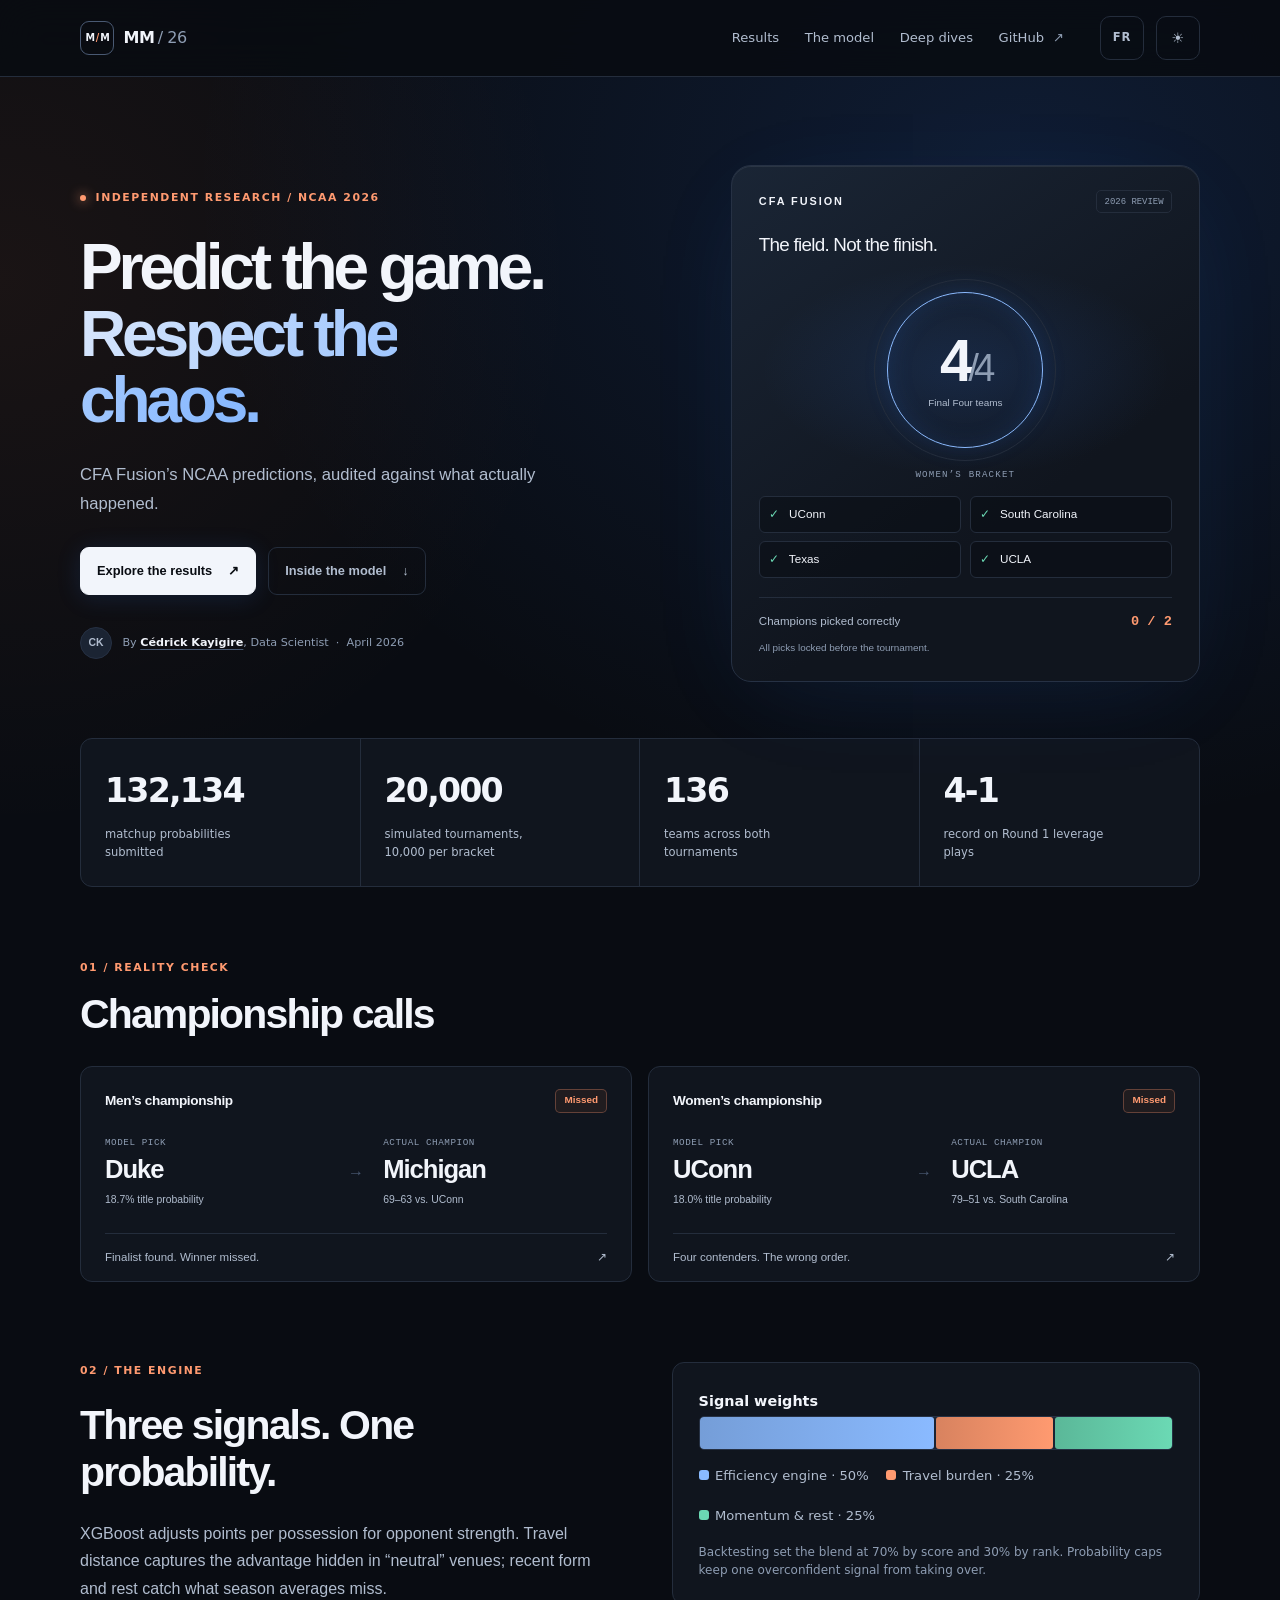
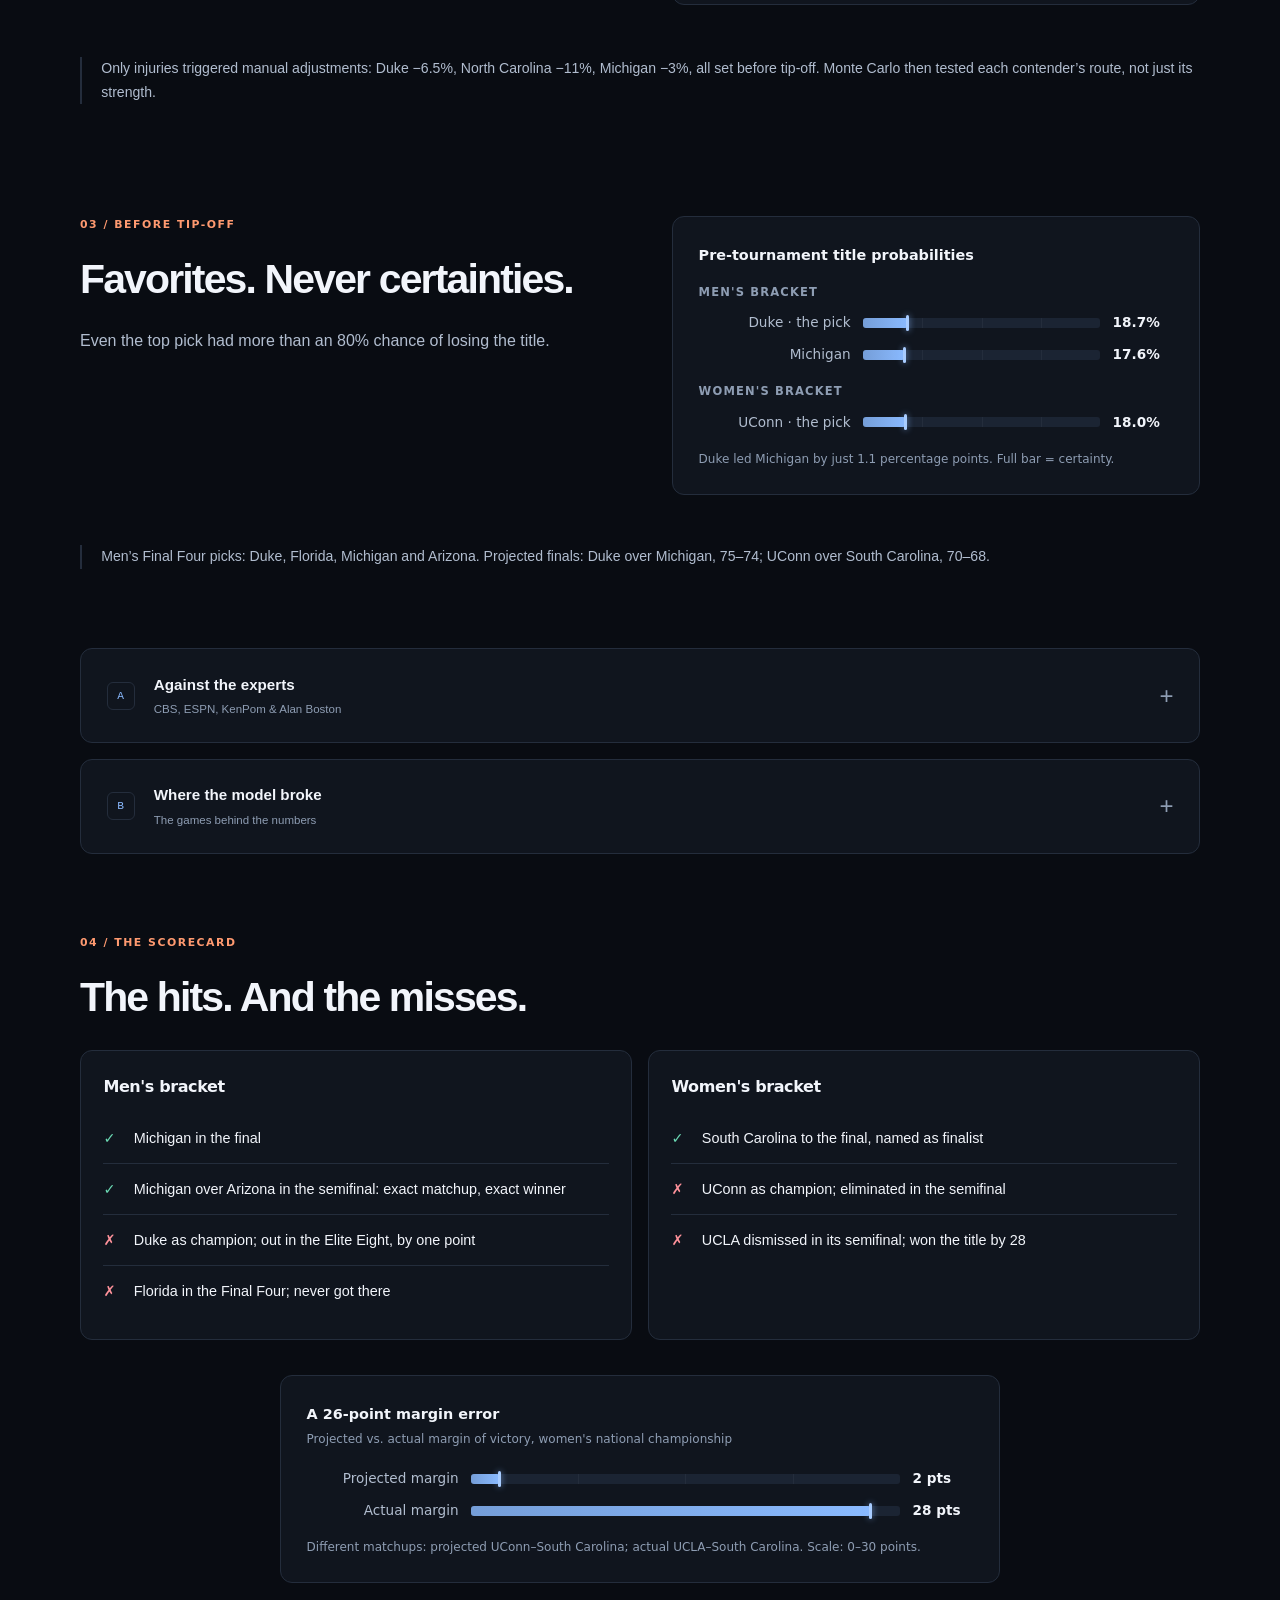
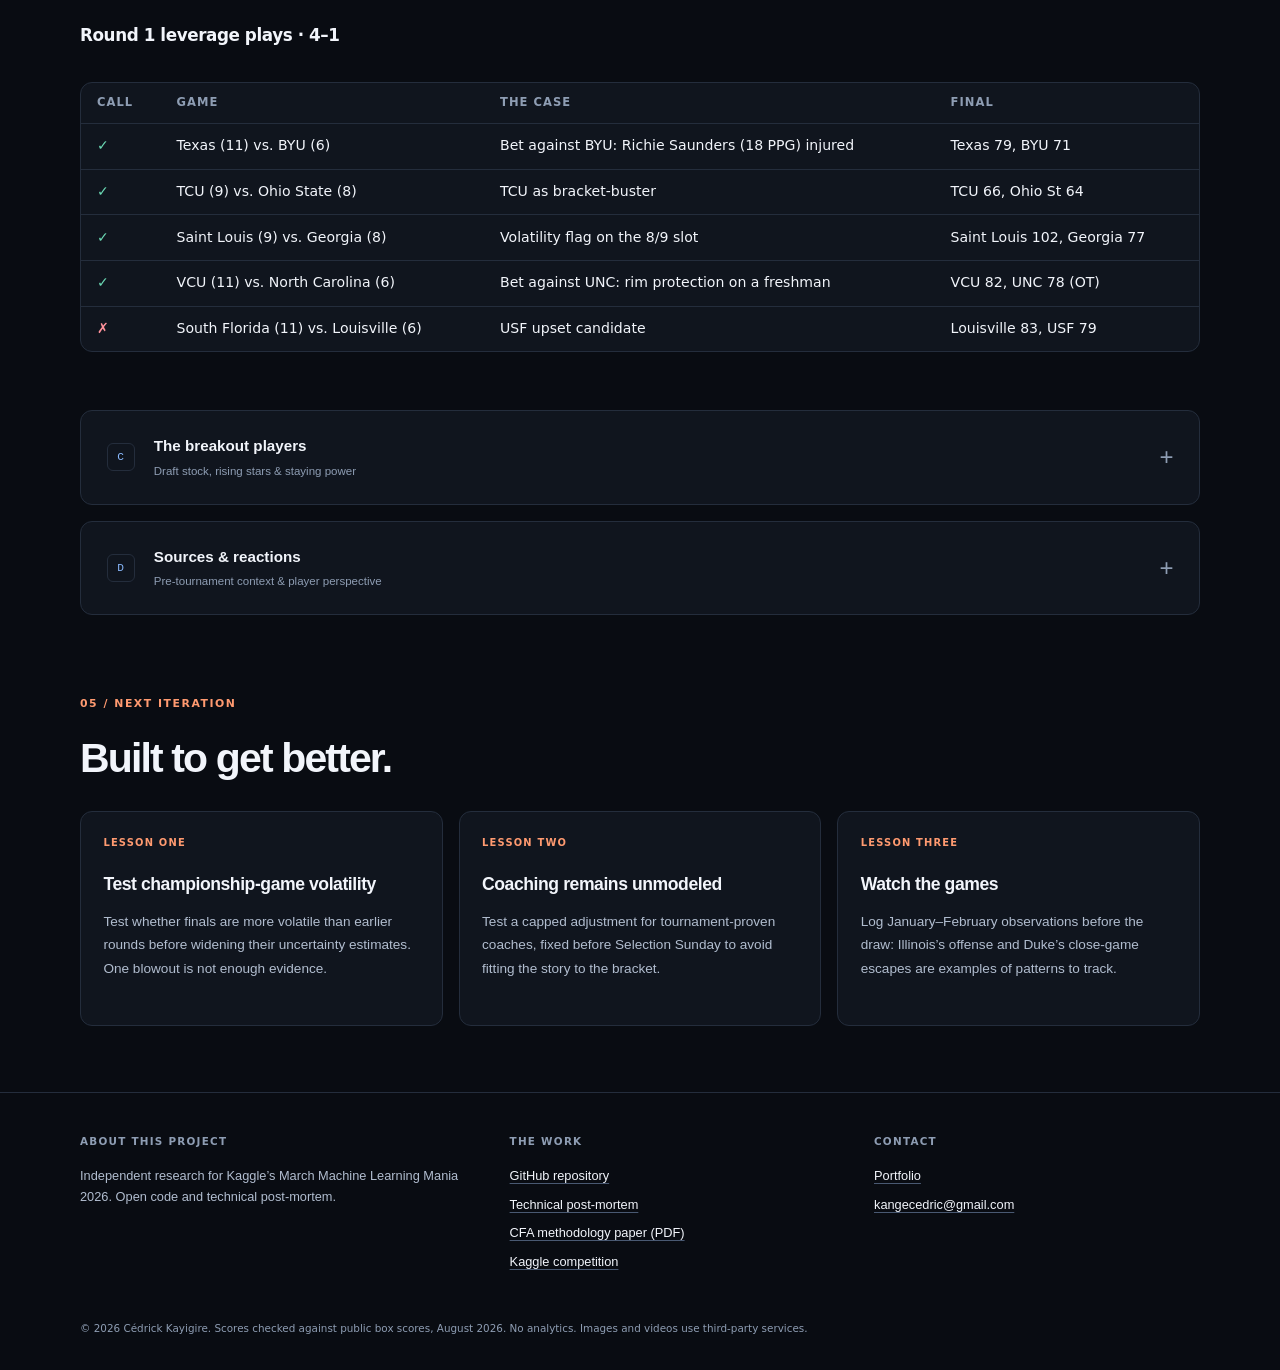
==== commit ac1ec7ff: "Polish bilingual site UX and harden publication Refine the visual design and editorial content, impr" ====
--- a/docs/index.html
+++ b/docs/index.html
@@ -1,10 +1,46 @@
 <!doctype html>
-<html lang="en" data-lang="en">
+<html lang="en" data-lang="en" data-theme="dark">
 <head>
 <meta charset="utf-8">
 <meta name="viewport" content="width=device-width, initial-scale=1">
 <title>The Machine and the Madness · March Madness 2026</title>
-<meta name="description" id="metaDesc" content="A machine learning model predicted the 2026 NCAA tournaments: an exact Final Four semifinal call, all four women's Final Four teams, a 4-1 record on leverage plays, and two champions it never saw coming.">
+<meta name="description" id="metaDesc" content="A 2026 NCAA prediction model nailed one men's semifinal, the women's Final Four and four of five leverage plays—then missed both champions.">
+<script>
+(function () {
+  window.imgFallback = function (img) {
+    var fallback = img.getAttribute("data-fallback");
+    if (fallback) {
+      img.removeAttribute("data-fallback");
+      img.src = fallback;
+      return;
+    }
+    img.onerror = null;
+    img.hidden = true;
+    var placeholder = img.previousElementSibling;
+    if (!placeholder || !placeholder.classList.contains("mono")) {
+      placeholder = document.createElement("span");
+      placeholder.className = "image-placeholder";
+      placeholder.textContent = img.alt.split(/\s+/).slice(0, 2).map(function (name) { return name.charAt(0); }).join("");
+      img.parentNode.appendChild(placeholder);
+    }
+    placeholder.setAttribute("aria-hidden", "true");
+    placeholder.hidden = false;
+  };
+  var t = null;
+  try { t = localStorage.getItem("mm26-theme"); } catch (e) { console.warn("Theme preference is unavailable.", e); }
+  if (t !== "dark" && t !== "light") {
+    t = "dark";
+  }
+  document.documentElement.setAttribute("data-theme", t);
+  try {
+    var lang = localStorage.getItem("mm26-lang");
+    if (lang === "en" || lang === "fr") {
+      document.documentElement.setAttribute("data-lang", lang);
+      document.documentElement.lang = lang;
+    }
+  } catch (e) { console.warn("Language preference is unavailable.", e); }
+})();
+</script>
 <link rel="icon" href="data:image/svg+xml,%3Csvg xmlns='http://www.w3.org/2000/svg' viewBox='0 0 32 32'%3E%3Ccircle cx='16' cy='16' r='14' fill='%23eb6834'/%3E%3Cpath d='M2 16h28M16 2v28M6 6c6 5 6 15 0 20M26 6c-6 5-6 15 0 20' stroke='%231a1a19' stroke-width='1.6' fill='none'/%3E%3C/svg%3E">
 <style>
   :root {
@@ -92,6 +128,7 @@
     border-bottom: 1px solid var(--hairline);
   }
   .topbar-in {
+    position: relative;
     max-width: 58rem; margin: 0 auto; padding: 0.6rem 1.25rem;
     display: flex; align-items: center; gap: 1rem;
     font-family: system-ui, -apple-system, "Segoe UI", sans-serif;
@@ -101,27 +138,49 @@
   .topbar a:hover { color: var(--ink); }
   .wordmark { font-weight: 700; color: var(--ink) !important; letter-spacing: 0.1em; }
   .topbar .spacer { flex: 1; }
-  #themeToggle, #langToggle {
+  .navlinks { display: flex; align-items: center; gap: 1rem; }
+  #themeToggle, #langToggle, #menuToggle {
     background: none; border: 1px solid var(--hairline); border-radius: 999px;
     color: var(--ink-2); cursor: pointer; line-height: 1;
     font-family: system-ui, -apple-system, "Segoe UI", sans-serif;
+    flex: none;
   }
   #themeToggle { font-size: 0.9rem; width: 2rem; height: 2rem; }
   #langToggle  { font-size: 0.7rem; font-weight: 600; letter-spacing: 0.08em; height: 2rem; padding: 0 0.7rem; }
   #themeToggle:hover, #langToggle:hover { color: var(--ink); border-color: var(--baseline); }
-  @media (max-width: 480px) {
-    .topbar-in { gap: 0.55rem; font-size: 0.68rem; padding: 0.55rem 0.9rem; }
-    #themeToggle { width: 1.7rem; height: 1.7rem; font-size: 0.8rem; }
-    #langToggle  { height: 1.7rem; padding: 0 0.5rem; font-size: 0.65rem; }
-  }
+  #menuToggle { display: none; width: 2.1rem; height: 2.1rem; position: relative; }
+  #menuToggle .bar { position: absolute; left: 0.55rem; right: 0.55rem; top: 50%; height: 2px; margin-top: -1px; background: var(--ink-2); border-radius: 2px; transition: background 0.15s ease; }
+  #menuToggle .bar::before, #menuToggle .bar::after {
+    content: ""; position: absolute; left: 0; right: 0; height: 2px;
+    background: var(--ink-2); border-radius: 2px; transition: transform 0.15s ease, opacity 0.15s ease;
+  }
+  #menuToggle .bar::before { top: -6px; }
+  #menuToggle .bar::after { top: 6px; }
+  #menuToggle[aria-expanded="true"] .bar { background: transparent; }
+  #menuToggle[aria-expanded="true"] .bar::before { top: 0; transform: rotate(45deg); background: var(--ink); }
+  #menuToggle[aria-expanded="true"] .bar::after { top: 0; transform: rotate(-45deg); background: var(--ink); }
   @media (max-width: 700px) {
-    .topbar-in { overflow-x: auto; scrollbar-width: none; }
-    .topbar-in::-webkit-scrollbar { display: none; }
-    .topbar-in a, .topbar-in button { flex: none; white-space: nowrap; }
+    .topbar-in { gap: 0.6rem; font-size: 0.7rem; padding: 0.55rem 1rem; }
+    #menuToggle { display: block; order: 3; width: 2.25rem; height: 2.25rem; }
+    #langToggle { order: 1; height: 2.25rem; padding: 0 0.65rem; }
+    #themeToggle { order: 2; width: 2.25rem; height: 2.25rem; }
+    .navlinks {
+      display: none; position: absolute; top: 100%; left: 0; right: 0;
+      flex-direction: column; align-items: stretch; gap: 0;
+      background: var(--page); border-bottom: 1px solid var(--hairline);
+      box-shadow: 0 12px 20px -12px rgba(0,0,0,0.25);
+    }
+    .navlinks[data-open="true"] { display: flex; }
+    .navlinks a {
+      padding: 0.9rem 1.25rem; border-top: 1px solid var(--hairline);
+      font-size: 0.85rem;
+    }
+    .navlinks a:first-child { border-top: none; }
   }
 
   /* ---------- hero ---------- */
   .hero { padding: 5rem 0 3.5rem; }
+  @media (max-width: 700px) { .hero { padding: 2.6rem 0 2.2rem; } }
   .kicker {
     font-family: system-ui, -apple-system, "Segoe UI", sans-serif;
     font-size: 0.78rem; font-weight: 600; letter-spacing: 0.14em; text-transform: uppercase;
@@ -143,6 +202,12 @@
     max-width: 34rem;
     margin-bottom: 2rem;
   }
+  .bylinewrap { display: flex; align-items: center; gap: 0.65rem; }
+  .byline-pic {
+    width: 40px; height: 40px; border-radius: 50%; flex: none;
+    overflow: hidden; background: var(--track); border: 1px solid var(--ring);
+  }
+  .byline-pic img { width: 100%; height: 100%; object-fit: cover; display: block; }
   .byline {
     font-family: system-ui, -apple-system, "Segoe UI", sans-serif;
     font-size: 0.85rem; color: var(--muted);
@@ -150,6 +215,11 @@
   .byline b { color: var(--ink); font-weight: 600; }
   .byline a { text-decoration-color: var(--baseline); }
   .byline a:hover { text-decoration-color: var(--s1); }
+  .byline em { color: var(--ink-2); font-style: italic; }
+  .byline-loc { display: flex; flex-wrap: wrap; gap: 0.1rem 0.9rem; margin-top: 0.3rem; }
+  .byline-loc .mi { display: inline-flex; align-items: center; gap: 0.32rem; }
+  .byline-loc svg { flex: none; color: var(--muted); opacity: 0.8; }
+  .byline-loc .loc { max-width: 32rem; }
 
   /* ---------- stat strip ---------- */
   .stats {
@@ -171,6 +241,7 @@
 
   /* ---------- sections ---------- */
   section { padding: 3.6rem 0 0.6rem; }
+  @media (max-width: 700px) { section { padding: 2.4rem 0 0.4rem; } }
   .part {
     font-family: system-ui, -apple-system, "Segoe UI", sans-serif;
     font-size: 0.78rem; font-weight: 600; letter-spacing: 0.14em; text-transform: uppercase;
@@ -214,8 +285,19 @@
   }
 
   /* weights bar */
-  .wbar { display: flex; gap: 2px; height: 34px; border-radius: 5px; overflow: hidden; }
-  .wbar > div { border-radius: 4px; }
+  .wbar {
+    display: flex; gap: 2px; height: 34px; border-radius: 5px; overflow: hidden;
+    border: 1px solid var(--ring); background: var(--track);
+  }
+  .wbar > div {
+    border-radius: 3px; width: 0%; position: relative;
+    background: linear-gradient(90deg, color-mix(in srgb, var(--seg) 100%, black 18%) 0%, var(--seg) 100%);
+    transition: width 0.7s cubic-bezier(.16,.84,.44,1);
+  }
+  .wbar[data-play="true"] > div { width: var(--w); }
+  .wbar > div:nth-child(1) { transition-delay: 0s; }
+  .wbar > div:nth-child(2) { transition-delay: 0.12s; }
+  .wbar > div:nth-child(3) { transition-delay: 0.24s; }
   .legend {
     display: flex; flex-wrap: wrap; gap: 1.1rem;
     font-family: system-ui, -apple-system, "Segoe UI", sans-serif;
@@ -226,8 +308,25 @@
   /* h-bars */
   .hbar-row { display: grid; grid-template-columns: 9.5rem 1fr 3.8rem; align-items: center; gap: 0.8rem; margin: 0.55rem 0; }
   .hbar-label { font-family: system-ui, -apple-system, "Segoe UI", sans-serif; font-size: 0.85rem; color: var(--ink-2); text-align: right; line-height: 1.3; }
-  .hbar-track { background: var(--track); border-radius: 4px; height: 18px; position: relative; }
-  .hbar-fill  { background: var(--s1); border-radius: 4px; height: 100%; }
+  .hbar-track {
+    background:
+      repeating-linear-gradient(90deg, var(--hairline) 0, var(--hairline) 1px, transparent 1px, transparent 25%),
+      var(--track);
+    border: 1px solid var(--ring); border-radius: 3px; height: 18px; position: relative; overflow: visible;
+  }
+  .hbar-fill {
+    background: linear-gradient(90deg, color-mix(in srgb, var(--s1) 100%, black 18%) 0%, var(--s1) 100%);
+    border-radius: 3px; height: 100%; width: 0%; position: relative;
+    transition: width 0.9s cubic-bezier(.16,.84,.44,1);
+  }
+  .hbar-track[data-play="true"] .hbar-fill { width: var(--w); }
+  .hbar-fill::after {
+    content: ""; position: absolute; top: -3px; bottom: -3px; right: -1px; width: 3px;
+    background: color-mix(in srgb, var(--s1) 100%, white 35%);
+    border-radius: 2px; box-shadow: 0 0 6px 0 color-mix(in srgb, var(--s1) 100%, transparent 35%);
+    opacity: 0; transition: opacity 0.3s ease 0.6s;
+  }
+  .hbar-track[data-play="true"] .hbar-fill::after { opacity: 1; }
   .hbar-val   { font-family: system-ui, -apple-system, "Segoe UI", sans-serif; font-size: 0.85rem; font-weight: 600; font-variant-numeric: tabular-nums; white-space: nowrap; }
   .hbar-group {
     font-family: system-ui, -apple-system, "Segoe UI", sans-serif;
@@ -235,6 +334,9 @@
     color: var(--muted); margin: 1rem 0 0.4rem;
   }
   @media (max-width: 560px) { .hbar-row { grid-template-columns: 7rem 1fr 3.4rem; } }
+  @media (prefers-reduced-motion: reduce) {
+    .wbar > div, .hbar-fill, .hbar-fill::after { transition: none; }
+  }
 
   /* game cards */
   .cards { display: grid; grid-template-columns: 1fr 1fr; gap: 1.1rem; margin: 2.2rem 0; }
@@ -345,6 +447,23 @@
     border-color: transparent transparent transparent #ffffff; margin-left: 3px;
   }
   a.embed:hover .play { background: var(--s2); }
+  .embed.mini { max-width: 230px; margin-top: 0.7rem; }
+  .embed.mini .play { width: 46px; height: 32px; border-radius: 9px; }
+  .embed.mini .play::after { border-width: 7px 0 7px 12px; margin-left: 2px; }
+  .clipcap {
+    font-family: system-ui, -apple-system, "Segoe UI", sans-serif;
+    font-size: 0.74rem; color: var(--muted); margin-top: 0.4rem; line-height: 1.4; max-width: 230px;
+  }
+
+  /* featured player chip, dropped beside a text mention */
+  .featured { display: inline-flex; align-items: center; gap: 0.5rem; margin-top: 0.7rem; }
+  .featured .favatar { width: 30px; height: 30px; border-radius: 50%; overflow: hidden; flex: none; background: var(--track); }
+  .featured .favatar img { width: 100%; height: 100%; object-fit: cover; object-position: center top; display: block; }
+  .featured .fname {
+    font-family: system-ui, -apple-system, "Segoe UI", sans-serif;
+    font-size: 0.78rem; font-weight: 600; color: var(--ink-2);
+  }
+  .featuredrow { display: flex; flex-wrap: wrap; gap: 1.1rem; margin: 0.8rem 0 1.4rem; }
   .embedcap {
     font-family: system-ui, -apple-system, "Segoe UI", sans-serif;
     font-size: 0.78rem; color: var(--muted); margin-top: 0.45rem; line-height: 1.45;
@@ -390,6 +509,28 @@
   th { font-size: 0.72rem; letter-spacing: 0.09em; text-transform: uppercase; color: var(--muted); font-weight: 600; }
   td.n { font-variant-numeric: tabular-nums; white-space: nowrap; }
 
+  /* stacked tables on mobile: no more sideways scrolling to read a row */
+  @media (max-width: 640px) {
+    .tablewrap { overflow-x: visible; border: none; background: none; }
+    table { min-width: 0; width: 100%; border-collapse: separate; border-spacing: 0; }
+    thead { display: none; }
+    tbody tr {
+      display: flex; flex-wrap: wrap; align-items: baseline; column-gap: 0.55rem;
+      background: var(--surface); border: 1px solid var(--ring); border-radius: 10px;
+      padding: 0.8rem 0.95rem; margin-bottom: 0.6rem;
+    }
+    tbody tr td { display: block; border: none; padding: 0; white-space: normal; }
+    tbody tr td:nth-child(1) { order: 1; }
+    tbody tr td:nth-child(2) { order: 2; font-weight: 700; flex: 1 1 auto; }
+    tbody tr td:nth-child(n+3) { order: 3; flex: 1 1 100%; margin-top: 0.5rem; }
+    td[data-en]::before {
+      content: attr(data-en); display: block;
+      font-size: 0.66rem; font-weight: 600; letter-spacing: 0.08em; text-transform: uppercase;
+      color: var(--muted); margin-bottom: 0.15rem;
+    }
+    html[data-lang="fr"] td[data-en]::before { content: attr(data-fr); }
+  }
+
   /* grades */
   .grades { display: grid; grid-template-columns: repeat(3, 1fr); gap: 1px; background: var(--hairline); border: 1px solid var(--hairline); border-radius: 10px; overflow: hidden; margin: 2.2rem 0; }
   @media (max-width: 560px) { .grades { grid-template-columns: 1fr; } }
@@ -408,6 +549,47 @@
   /* divider */
   .dots { text-align: center; color: var(--baseline); letter-spacing: 0.9em; margin: 3rem 0 0.4rem; font-size: 0.9rem; }
 
+  /* bracket teaser */
+  .bracketintro { padding: 0 0 1rem; }
+  .bracketgrid { display: grid; grid-template-columns: 1fr 1fr; gap: 1.4rem; margin-top: 0.6rem; }
+  @media (max-width: 700px) { .bracketgrid { grid-template-columns: 1fr; gap: 1.1rem; } }
+  .bracketcard {
+    background: var(--surface); border: 1px solid var(--ring); border-radius: 10px;
+    padding: 1.2rem 1.3rem 1.4rem;
+  }
+  .bracketcard .btitle {
+    font-family: system-ui, -apple-system, "Segoe UI", sans-serif;
+    font-weight: 700; font-size: 0.95rem; margin-bottom: 0.7rem;
+  }
+  .roundlabels {
+    display: flex; justify-content: space-between;
+    font-family: system-ui, -apple-system, "Segoe UI", sans-serif;
+    font-size: 0.62rem; font-weight: 600; letter-spacing: 0.08em; text-transform: uppercase;
+    color: var(--muted); margin-bottom: 0.3rem; padding: 0 0.2rem;
+  }
+  .bracketviz { width: 100%; height: auto; display: block; }
+  .bracketviz .draw {
+    stroke-dasharray: 1; stroke-dashoffset: 1;
+    transition: stroke-dashoffset 0.8s cubic-bezier(.16,.84,.44,1);
+  }
+  .bracketviz[data-play="true"] .draw { stroke-dashoffset: 0; }
+  .bracketviz .lvl0 { stroke: var(--hairline); }
+  .bracketviz .lvl1 { stroke: var(--hairline); transition-delay: 0.25s; }
+  .bracketviz .lvl2 { stroke: var(--muted); transition-delay: 0.5s; }
+  .bracketviz .lvl3 { stroke: var(--accent); transition-delay: 0.75s; }
+  .bracketviz .champ {
+    fill: none; stroke: var(--accent); stroke-dasharray: 2 2;
+    opacity: 0; transition: opacity 0.5s ease 1.05s;
+  }
+  .bracketviz[data-play="true"] .champ { opacity: 1; }
+  .bracket-hook {
+    text-align: center; font-family: system-ui, -apple-system, "Segoe UI", sans-serif;
+    font-size: 0.88rem; color: var(--ink-2); margin-top: 1.3rem;
+  }
+  @media (prefers-reduced-motion: reduce) {
+    .bracketviz .draw, .bracketviz .champ { transition: none; }
+  }
+
   /* footer */
   footer { margin-top: 4.5rem; border-top: 1px solid var(--hairline); background: var(--surface); }
   .foot-in { max-width: 58rem; margin: 0 auto; padding: 3rem 1.25rem 3.4rem; display: grid; grid-template-columns: 1.2fr 1fr 1fr; gap: 2.4rem; }
@@ -426,242 +608,273 @@
     font-size: 0.75rem; color: var(--muted);
   }
 </style>
+<link rel="stylesheet" href="./design.css">
+<noscript>
+  <style>
+    .wbar > div, .hbar-fill { width: var(--w); }
+    #themeToggle, #langToggle, #menuToggle { display: none; }
+    @media (max-width: 700px) {
+      .topbar-in { flex-wrap: wrap; }
+      .navlinks { display: flex; position: static; flex-direction: row; flex-wrap: wrap; width: 100%; border: 0; box-shadow: none; }
+      .navlinks a { border: 0; padding: 0.6rem; }
+    }
+  </style>
+</noscript>
 </head>
 <body>
-
-<nav class="topbar">
+<a class="skip-link" href="#main"><span class="en">Skip to analysis</span><span class="fr">Aller à l’analyse</span></a>
+
+<nav class="topbar" aria-label="Navigation">
   <div class="topbar-in">
-    <a class="wordmark" href="#top">MM·26</a>
+    <a class="wordmark" href="#top"><span class="brand-icon" aria-hidden="true">M<span>/</span>M</span> MM<span class="brand-year"> / 26</span></a>
     <span class="spacer"></span>
-    <a href="#machine"><span class="en">The Model</span><span class="fr">Le modèle</span></a>
-    <a href="#experts">Experts</a>
-    <a href="#reckoning"><span class="en">Results</span><span class="fr">Résultats</span></a>
-    <a href="#stars"><span class="en">Stars</span><span class="fr">Étoiles</span></a>
-    <a href="#social">Social</a>
-    <a href="https://github.com/cedpaul13/March_Madness_2026">Code</a>
+    <div class="navlinks" id="navLinks">
+      <a href="#reckoning"><span class="en">Results</span><span class="fr">Résultats</span></a>
+      <a href="#machine"><span class="en">The model</span><span class="fr">Le modèle</span></a>
+      <a href="#experts"><span class="en">Deep dives</span><span class="fr">Analyses</span></a>
+      <a class="nav-code" href="https://github.com/cedpaul13/March_Madness_2026">GitHub <span aria-hidden="true">↗</span></a>
+    </div>
     <button id="langToggle" aria-label="Changer de langue / Switch language">FR</button>
-    <button id="themeToggle" aria-label="Toggle dark mode">◐</button>
+    <button id="themeToggle" aria-label="Changer le thème / Toggle theme">◐</button>
+    <button id="menuToggle" aria-label="Menu" aria-expanded="false" aria-controls="navLinks"><span class="bar"></span></button>
   </div>
 </nav>
 
 <header class="hero" id="top">
   <div class="wide">
-    <p class="kicker"><span class="en">A Machine Learning Story · 2026 NCAA Tournaments</span><span class="fr">Une histoire de <em>machine learning</em> · Tournois NCAA 2026</span></p>
-    <h1><span class="en">Everybody Fills Out a Bracket. I Taught a Model to Fill Out Mine.</span><span class="fr">Tout le monde remplit son <em>bracket</em>. Moi, j&rsquo;ai montré à un modèle à remplir le mien.</span></h1>
-    <p class="deck"><span class="en">Winners, upsets, Cinderellas: bracketology is basically a science now, so I decided to run it like one. Three signals, 132,134 probabilities, and two brackets sent into the Madness.</span><span class="fr">Des gagnants, des <em>upsets</em>, des Cendrillon&nbsp;: la bracketologie est pratiquement une science, alors j&rsquo;ai décidé de la traiter comme telle. Trois signaux, 132&nbsp;134 probabilités, et deux tableaux lancés dans la <em>Madness</em>.</span></p>
-    <p class="byline sans"><span class="en">By <a href="https://cedpaul13.github.io/portfolio/#projets"><b>Cédrick Kayigire</b></a> &nbsp;·&nbsp; Kaggle March Machine Learning Mania 2026 &nbsp;·&nbsp; April 2026</span><span class="fr">Par <a href="https://cedpaul13.github.io/portfolio/#projets"><b>Cédrick Kayigire</b></a> &nbsp;·&nbsp; Kaggle March Machine Learning Mania 2026 &nbsp;·&nbsp; Avril 2026</span></p>
+    <div class="hero-layout">
+    <div class="hero-copy">
+    <p class="kicker"><span class="status-dot" aria-hidden="true"></span><span class="en">Independent research / NCAA 2026</span><span class="fr">Recherche indépendante / NCAA 2026</span></p>
+    <h1><span class="en">Predict the game.<br><span class="gradient-text">Respect the chaos.</span></span><span class="fr">Prédire le jeu.<br><span class="gradient-text">Accepter le chaos.</span></span></h1>
+    <p class="deck"><span class="en">CFA Fusion’s NCAA predictions, audited against what actually happened.</span><span class="fr">Les prédictions NCAA de CFA Fusion, confrontées aux résultats réels.</span></p>
+    <div class="hero-actions">
+      <a class="button button-primary" href="#reckoning"><span class="en">Explore the results</span><span class="fr">Explorer les résultats</span><span aria-hidden="true">↗</span></a>
+      <a class="button button-secondary" href="#machine"><span class="en">Inside the model</span><span class="fr">Comprendre le modèle</span><span aria-hidden="true">↓</span></a>
+    </div>
+    <div class="bylinewrap">
+      <div class="byline-pic">
+        <img src="https://avatars.githubusercontent.com/u/67016458?s=200&amp;v=4" data-fallback="https://cedpaul13.github.io/portfolio/images/moi_linkedin.png" alt="Cédrick Kayigire" width="32" height="32" decoding="async" onerror="imgFallback(this)">
+      </div>
+      <div>
+        <p class="byline sans"><span class="en">By <a href="https://cedpaul13.github.io/portfolio/#projets"><b>Cédrick Kayigire</b></a>, Data Scientist &nbsp;·&nbsp; April 2026</span><span class="fr">Par <a href="https://cedpaul13.github.io/portfolio/#projets"><b>Cédrick Kayigire</b></a>, scientifique des données &nbsp;·&nbsp; Avril 2026</span></p>
+        <p class="byline byline-loc sans">
+          <span class="mi">
+            <svg width="12" height="12" viewBox="0 0 24 24" aria-hidden="true" focusable="false"><path fill="currentColor" fill-rule="evenodd" d="M7 3h10v1h3v2.5A3.5 3.5 0 0 1 16.9 10a5.5 5.5 0 0 1-3.9 3.9V17h3v2H8v-2h3v-3.1A5.5 5.5 0 0 1 7.1 10 3.5 3.5 0 0 1 4 6.5V4h3V3zm0 3H5.5v.5c0 .8.6 1.6 1.5 1.85V6zm11.5 0H17v2.35c.9-.25 1.5-1.05 1.5-1.85V6z"/></svg>
+            <span><span class="en">NCAA Division I Basketball Tournaments</span><span class="fr">Tournois de basketball NCAA, division I</span></span>
+          </span>
+          <span class="mi">
+            <svg width="12" height="12" viewBox="0 0 24 24" aria-hidden="true" focusable="false"><path fill="currentColor" fill-rule="evenodd" d="M8 2a1 1 0 0 1 1 1v1h6V3a1 1 0 1 1 2 0v1h2a2 2 0 0 1 2 2v13a2 2 0 0 1-2 2H5a2 2 0 0 1-2-2V6a2 2 0 0 1 2-2h2V3a1 1 0 0 1 1-1zM5 10v9h14v-9H5z"/></svg>
+            <span><span class="en">March 17-April 6, 2026</span><span class="fr">Du 17 mars au 6 avril 2026</span></span>
+          </span>
+          <span class="mi loc">
+            <svg width="12" height="12" viewBox="0 0 24 24" aria-hidden="true" focusable="false"><path fill="currentColor" fill-rule="evenodd" d="M12 23s7.5-7.2 7.5-13A7.5 7.5 0 0 0 4.5 10c0 5.8 7.5 13 7.5 13zm0-9.8a3.2 3.2 0 1 0 0-6.4 3.2 3.2 0 0 0 0 6.4z"/></svg>
+            <span><span class="en">Men's Final Four: Indianapolis · Women's Final Four: Phoenix</span><span class="fr">Final Four masculin&nbsp;: Indianapolis · Final Four féminin&nbsp;: Phoenix</span></span>
+          </span>
+        </p>
+      </div>
+    </div>
+    </div>
+    <aside class="signal-card" aria-labelledby="signalTitle">
+      <div class="signal-top"><span class="signal-brand">CFA FUSION</span><span class="season-tag"><span class="en">2026 REVIEW</span><span class="fr">BILAN 2026</span></span></div>
+      <h2 id="signalTitle"><span class="en">The field. Not the finish.</span><span class="fr">Les équipes. Pas le titre.</span></h2>
+      <div class="signal-orbit">
+        <div class="orbit-core"><strong>4<span>/4</span></strong><span class="en">Final Four teams</span><span class="fr">équipes du Final Four</span></div>
+        <span class="orbit-label"><span class="en">WOMEN’S BRACKET</span><span class="fr">TABLEAU FÉMININ</span></span>
+      </div>
+      <div class="signal-teams">
+        <span><i aria-hidden="true">✓</i> UConn</span><span><i aria-hidden="true">✓</i> South Carolina</span>
+        <span><i aria-hidden="true">✓</i> Texas</span><span><i aria-hidden="true">✓</i> UCLA</span>
+      </div>
+      <div class="signal-bottom"><span><span class="en">Champions picked correctly</span><span class="fr">Champions bien prédits</span></span><strong>0 / 2</strong></div>
+      <p class="signal-note"><span class="en">All picks locked before the tournament.</span><span class="fr">Choix fixés avant le début du tournoi.</span></p>
+    </aside>
+    </div>
 
     <div class="stats sans">
       <div class="stat"><div class="v"><span class="en">132,134</span><span class="fr">132&nbsp;134</span></div><div class="l"><span class="en">matchup probabilities submitted</span><span class="fr">probabilités de matchs soumises</span></div></div>
       <div class="stat"><div class="v"><span class="en">20,000</span><span class="fr">20&nbsp;000</span></div><div class="l"><span class="en">simulated tournaments, 10,000 per bracket</span><span class="fr">tournois simulés; 10&nbsp;000 par tableau</span></div></div>
-      <div class="stat"><div class="v"><span class="en">4 of 4</span><span class="fr">4 sur 4</span></div><div class="l"><span class="en">women's Final Four teams named in advance</span><span class="fr">équipes du Final Four féminin nommées à l&rsquo;avance</span></div></div>
+      <div class="stat"><div class="v">136</div><div class="l"><span class="en">teams across both tournaments</span><span class="fr">équipes dans les deux tournois</span></div></div>
       <div class="stat"><div class="v">4-1</div><div class="l"><span class="en">record on Round 1 leverage plays</span><span class="fr">fiche sur les paris à contre-courant du 1er tour</span></div></div>
     </div>
   </div>
 </header>
 
+<main id="main" tabindex="-1">
+<div class="bracketintro">
+  <div class="wide">
+    <div class="section-heading">
+      <p class="part"><span class="en">01 / Reality check</span><span class="fr">01 / L’épreuve du réel</span></p>
+      <h2><span class="en">Championship calls</span><span class="fr">Les choix de champion</span></h2>
+    </div>
+    <div class="outcome-grid">
+      <article class="outcome-card">
+        <div class="outcome-top"><h3><span class="en">Men’s championship</span><span class="fr">Titre masculin</span></h3><span class="outcome-tag"><span class="en">Missed</span><span class="fr">Manqué</span></span></div>
+        <div class="outcome-match"><div><span class="data-label"><span class="en">Model pick</span><span class="fr">Choix du modèle</span></span><strong>Duke</strong><small><span class="en">18.7% title probability</span><span class="fr">18,7 % de chances de titre</span></small></div><span class="match-arrow" aria-hidden="true">→</span><div><span class="data-label"><span class="en">Actual champion</span><span class="fr">Champion réel</span></span><strong>Michigan</strong><small><span class="en">69–63 vs. UConn</span><span class="fr">69–63 contre UConn</span></small></div></div>
+        <a class="outcome-link" href="#reckoning"><span class="en">Finalist found. Winner missed.</span><span class="fr">Le bon finaliste. Pas le vainqueur.</span><span aria-hidden="true">↗</span></a>
+      </article>
+      <article class="outcome-card">
+        <div class="outcome-top"><h3><span class="en">Women’s championship</span><span class="fr">Titre féminin</span></h3><span class="outcome-tag"><span class="en">Missed</span><span class="fr">Manqué</span></span></div>
+        <div class="outcome-match"><div><span class="data-label"><span class="en">Model pick</span><span class="fr">Choix du modèle</span></span><strong>UConn</strong><small><span class="en">18.0% title probability</span><span class="fr">18,0 % de chances de titre</span></small></div><span class="match-arrow" aria-hidden="true">→</span><div><span class="data-label"><span class="en">Actual champion</span><span class="fr">Championne réelle</span></span><strong>UCLA</strong><small><span class="en">79–51 vs. South Carolina</span><span class="fr">79–51 contre South Carolina</span></small></div></div>
+        <a class="outcome-link" href="#reckoning"><span class="en">Four contenders. The wrong order.</span><span class="fr">Quatre prétendantes. Le mauvais ordre.</span><span aria-hidden="true">↗</span></a>
+      </article>
+    </div>
+  </div>
+</div>
+
 <section id="machine">
   <div class="prose">
-    <p class="part"><span class="en">Part One</span><span class="fr">Première partie</span></p>
-    <h2><span class="en">The Model</span><span class="fr">Le modèle</span></h2>
-    <p class="en">Every March, millions of brackets get filled out on gut feeling, alma mater loyalty, and mascot preference. I wanted to know how far the opposite approach could go: no loyalty, no vibes, just every measurable signal about 68 men's teams and 68 women's teams, distilled into one number per possible matchup.</p>
-    <p class="fr">Chaque mois de mars, des millions de tableaux se remplissent à l&rsquo;instinct, par loyauté envers son alma mater ou par préférence de mascotte. Je voulais savoir jusqu&rsquo;où pouvait aller l&rsquo;approche inverse&nbsp;: aucune loyauté, aucune intuition; seulement chaque signal mesurable sur 68 équipes masculines et 68 équipes féminines, distillé en un seul nombre par match possible.</p>
-    <p class="en">The system is called CFA Fusion, and the easiest way to understand it is as three scouts forced to share one report.</p>
-    <p class="fr">Le système s&rsquo;appelle CFA Fusion, et la façon la plus simple de le comprendre&nbsp;: trois dépisteurs forcés de partager un seul rapport.</p>
-    <p class="en">The first scout is the workhorse: a gradient-boosted model (XGBoost) trained on adjusted efficiency, which measures how many points a team scores and allows per possession once you account for who they played. It's the most predictive public signal in college basketball, so it gets half the vote. The second scout is a geographer. Neutral-site tournaments are not actually neutral; a team that crossed three time zones to play a "neutral" game is carrying weight the box score never shows, so the model prices distance and travel burden directly. The third scout watches only the recent past: momentum and rest, because a season average will happily forget who a team became in February.</p>
-    <p class="fr">Le premier dépisteur fait le gros du travail&nbsp;: un modèle à gradient boosté (XGBoost) entraîné sur l&rsquo;efficacité ajustée, qui mesure combien de points une équipe marque et concède par possession, une fois tenu compte de la qualité de ses adversaires. C&rsquo;est le signal public le plus prédictif du basketball universitaire; il obtient donc la moitié du vote. Le deuxième dépisteur est un géographe. Les tournois sur terrain neutre n&rsquo;ont de neutre que le nom; une équipe qui a traversé trois fuseaux horaires transporte un poids que la feuille de match ne montre jamais, alors le modèle intègre directement la distance et la charge de déplacement. Le troisième dépisteur ne regarde que le passé récent&nbsp;: l&rsquo;élan et le repos, parce qu&rsquo;une moyenne de saison oublie volontiers ce qu&rsquo;une équipe est devenue en février.</p>
+    <p class="part"><span class="en">02 / The engine</span><span class="fr">02 / Le moteur</span></p>
+    <h2><span class="en">Three signals. One probability.</span><span class="fr">Trois signaux. Une probabilité.</span></h2>
+    <p class="en">XGBoost adjusts points per possession for opponent strength. Travel distance captures the advantage hidden in “neutral” venues; recent form and rest catch what season averages miss.</p>
+    <p class="fr">XGBoost corrige les points par possession selon la force des adversaires. La distance révèle l’avantage caché des sites « neutres » ; la forme récente et le repos complètent les moyennes de saison.</p>
   </div>
   <div class="prose">
     <figure>
-      <div class="ftitle sans"><span class="en">One model, three signals</span><span class="fr">Un modèle, trois signaux</span></div>
-      <div class="fsub sans"><span class="en">How much each component contributes to a CFA Fusion prediction</span><span class="fr">La contribution de chaque composant à une prédiction CFA Fusion</span></div>
-      <div class="wbar" role="img" aria-label="Stacked bar: efficiency engine 50 percent, travel burden 25 percent, momentum and rest 25 percent">
-        <div style="flex:50; background:var(--s1)" title="Efficiency engine: 50%"></div>
-        <div style="flex:25; background:var(--s2)" title="Travel burden: 25%"></div>
-        <div style="flex:25; background:var(--s3)" title="Momentum and rest: 25%"></div>
+      <div class="ftitle sans"><span class="en">Signal weights</span><span class="fr">Poids des signaux</span></div>
+      <div class="wbar viz" role="img" aria-label="Stacked bar: efficiency engine 50 percent, travel burden 25 percent, momentum and rest 25 percent" data-label-en="Stacked bar: efficiency engine 50 percent, travel burden 25 percent, momentum and rest 25 percent" data-label-fr="Barre empilée : efficacité 50 %, déplacements 25 %, forme et repos 25 %">
+        <div style="--w:50%; --seg:var(--s1)" title="Efficiency engine: 50%"></div>
+        <div style="--w:25%; --seg:var(--s2)" title="Travel burden: 25%"></div>
+        <div style="--w:25%; --seg:var(--s3)" title="Momentum and rest: 25%"></div>
       </div>
       <div class="legend">
         <span><span class="chip" style="background:var(--s1)"></span><span class="en">Efficiency engine · 50%</span><span class="fr">Moteur d&rsquo;efficacité · 50&nbsp;%</span></span>
         <span><span class="chip" style="background:var(--s2)"></span><span class="en">Travel burden · 25%</span><span class="fr">Charge de déplacement · 25&nbsp;%</span></span>
         <span><span class="chip" style="background:var(--s3)"></span><span class="en">Momentum &amp; rest · 25%</span><span class="fr">Élan et repos · 25&nbsp;%</span></span>
       </div>
-      <figcaption><span class="en">The three agents are blended 70% by score and 30% by rank; the split came out of backtesting, not aesthetics. Probabilities are clipped so no single overconfident answer can sink the whole season.</span><span class="fr">Les trois agents sont fusionnés à 70&nbsp;% par score et à 30&nbsp;% par rang; la répartition vient du backtesting, pas de l&rsquo;esthétique. Les probabilités sont écrêtées pour qu&rsquo;aucune réponse trop sûre d&rsquo;elle ne puisse couler la saison entière.</span></figcaption>
+      <figcaption><span class="en">Backtesting set the blend at 70% by score and 30% by rank. Probability caps keep one overconfident signal from taking over.</span><span class="fr">Les tests rétrospectifs ont fixé la combinaison à 70&nbsp;% par score et 30&nbsp;% par rang. Un plafond empêche un signal trop confiant de prendre le contrôle.</span></figcaption>
     </figure>
   </div>
   <div class="prose">
-    <p class="en">Two human touches sit on top. First, injury guardrails: three manual, disclosed adjustments for teams whose numbers were built by players who wouldn't be fully there in March (Duke -6.5%, North Carolina -11%, Michigan -3%). Second, simulation: the final probabilities feed 10,000 simulated tournaments per bracket, so the submitted picks reflect not just who is good, but which paths through the bracket are survivable.</p>
-    <p class="fr">Deux touches humaines complètent le tout. D&rsquo;abord, des garde-fous de blessures&nbsp;: trois ajustements manuels et documentés pour les équipes dont les chiffres reposaient sur des joueurs qui ne seraient pas pleinement là en mars (Duke -6,5&nbsp;%, North Carolina -11&nbsp;%, Michigan -3&nbsp;%). Ensuite, la simulation&nbsp;: les probabilités finales alimentent 10&nbsp;000 tournois simulés par tableau, de sorte que les choix soumis reflètent non seulement qui est bon, mais quels chemins dans le tableau sont survivables.</p>
-    <p class="en">Then you press enter, and the games start.</p>
-    <p class="fr">Puis on appuie sur Entrée, et les matchs commencent.</p>
+    <p class="en">Only injuries triggered manual adjustments: Duke −6.5%, North Carolina −11%, Michigan −3%, all set before tip-off. Monte Carlo then tested each contender’s route, not just its strength.</p>
+    <p class="fr">Seules les blessures ont entraîné des ajustements manuels : Duke −6,5 %, North Carolina −11 %, Michigan −3 %, fixés avant le tournoi. Monte Carlo a ensuite testé les parcours, pas seulement la force des équipes.</p>
   </div>
 </section>
 
 <section id="picks">
   <div class="prose">
-    <p class="part"><span class="en">Part Two</span><span class="fr">Deuxième partie</span></p>
-    <h2><span class="en">The Picks</span><span class="fr">Les prédictions</span></h2>
-    <p class="en">The model's men's champion was Duke, the No. 1 overall seed, at 18.7%. Its women's champion was Connecticut, undefeated and defending, at 18.0%. And here is the first thing an honest forecaster has to tell you about March Madness: those were the <em>biggest</em> numbers on either board.</p>
-    <p class="fr">Le champion masculin du modèle était Duke, tête de série n&deg;&nbsp;1 du tournoi, à 18,7&nbsp;%. Sa championne féminine&nbsp;: Connecticut, invaincue et tenante du titre, à 18,0&nbsp;%. Et voici la première chose qu&rsquo;un prévisionniste honnête doit vous dire sur le <em>March Madness</em>&nbsp;: c&rsquo;étaient les <em>plus gros</em> chiffres des deux tableaux.</p>
+    <p class="part"><span class="en">03 / Before tip-off</span><span class="fr">03 / Avant le coup d’envoi</span></p>
+    <h2><span class="en">Favorites. Never certainties.</span><span class="fr">Favoris. Jamais certains.</span></h2>
+    <p class="en">Even the top pick had more than an 80% chance of losing the title.</p>
+    <p class="fr">Même le premier favori avait plus de 80 % de chances de perdre le titre.</p>
   </div>
   <div class="prose">
     <figure>
-      <div class="ftitle sans"><span class="en">Even the favorite is an underdog</span><span class="fr">Même le favori est un négligé</span></div>
-      <div class="fsub sans"><span class="en">The model's highest championship probabilities, before the first tip</span><span class="fr">Les plus hautes probabilités de titre du modèle, avant le premier entre-deux</span></div>
+      <div class="ftitle sans"><span class="en">Pre-tournament title probabilities</span><span class="fr">Probabilités de titre avant le tournoi</span></div>
       <div class="hbar-group"><span class="en">Men's bracket</span><span class="fr">Tableau masculin</span></div>
-      <div class="hbar-row"><div class="hbar-label"><span class="en">Duke · the pick</span><span class="fr">Duke · le choix</span></div><div class="hbar-track"><div class="hbar-fill" style="width:18.7%" title="Duke: 18.7%"></div></div><div class="hbar-val"><span class="en">18.7%</span><span class="fr">18,7&nbsp;%</span></div></div>
-      <div class="hbar-row"><div class="hbar-label">Michigan</div><div class="hbar-track"><div class="hbar-fill" style="width:17.6%" title="Michigan: 17.6%"></div></div><div class="hbar-val"><span class="en">17.6%</span><span class="fr">17,6&nbsp;%</span></div></div>
+      <div class="hbar-row"><div class="hbar-label"><span class="en">Duke · the pick</span><span class="fr">Duke · le choix</span></div><div class="hbar-track viz"><div class="hbar-fill" style="--w:18.7%" title="Duke: 18.7%"></div></div><div class="hbar-val"><span class="en">18.7%</span><span class="fr">18,7&nbsp;%</span></div></div>
+      <div class="hbar-row"><div class="hbar-label">Michigan</div><div class="hbar-track viz"><div class="hbar-fill" style="--w:17.6%" title="Michigan: 17.6%"></div></div><div class="hbar-val"><span class="en">17.6%</span><span class="fr">17,6&nbsp;%</span></div></div>
       <div class="hbar-group"><span class="en">Women's bracket</span><span class="fr">Tableau féminin</span></div>
-      <div class="hbar-row"><div class="hbar-label"><span class="en">UConn · the pick</span><span class="fr">UConn · le choix</span></div><div class="hbar-track"><div class="hbar-fill" style="width:18.0%" title="UConn: 18.0%"></div></div><div class="hbar-val"><span class="en">18.0%</span><span class="fr">18,0&nbsp;%</span></div></div>
-      <figcaption><span class="en">Full bar = certainty. An 18.7% favorite is expected to lose the tournament four times out of five; the field is simply that deep. Note the gap between Duke and Michigan: about one percentage point.</span><span class="fr">Barre pleine = certitude. Un favori à 18,7&nbsp;% est censé perdre le tournoi quatre fois sur cinq; le peloton est simplement d&rsquo;une telle profondeur. Notez l&rsquo;écart entre Duke et Michigan&nbsp;: environ un point de pourcentage.</span></figcaption>
+      <div class="hbar-row"><div class="hbar-label"><span class="en">UConn · the pick</span><span class="fr">UConn · le choix</span></div><div class="hbar-track viz"><div class="hbar-fill" style="--w:18.0%" title="UConn: 18.0%"></div></div><div class="hbar-val"><span class="en">18.0%</span><span class="fr">18,0&nbsp;%</span></div></div>
+      <figcaption><span class="en">Duke led Michigan by just 1.1 percentage points. Full bar = certainty.</span><span class="fr">Duke devançait Michigan de seulement 1,1 point de pourcentage. Barre pleine = certitude.</span></figcaption>
     </figure>
   </div>
   <div class="prose">
-    <p class="en">Behind the champions, the model drew two Final Fours. Men: Duke, Florida, Michigan, Arizona, with Duke beating Florida in one semifinal and Michigan beating Arizona in the other. Women: Connecticut, South Carolina, Texas, UCLA, with UConn edging South Carolina for the title, 70-68.</p>
-    <p class="fr">Derrière les champions, le modèle a dessiné deux Final Four. Hommes&nbsp;: Duke, Florida, Michigan, Arizona; Duke battant Florida dans une demi-finale et Michigan battant Arizona dans l&rsquo;autre. Femmes&nbsp;: Connecticut, South Carolina, Texas, UCLA; UConn coiffant South Carolina pour le titre, 70-68.</p>
-    <p class="en">It also published five Round 1 "leverage plays": games where the model's probability disagreed hardest with the public's. Fade BYU because Richie Saunders was hurt. Fade North Carolina because their rim protection rested on a freshman. Back TCU, back Saint Louis, back South Florida. Small bets on specific disagreements; that's where a model earns its keep or doesn't.</p>
-    <p class="fr">Il a aussi publié cinq «&nbsp;leverage plays&nbsp;» pour le 1er tour&nbsp;: des matchs où la probabilité du modèle contredisait le plus fortement celle du public. Vendre BYU, parce que Richie Saunders était blessé. Vendre North Carolina, parce que sa protection du cercle reposait sur un freshman. Acheter TCU, acheter Saint Louis, acheter South Florida. De petites mises sur des désaccords précis; c&rsquo;est là qu&rsquo;un modèle gagne sa vie, ou pas.</p>
+    <p class="en">Men’s Final Four picks: Duke, Florida, Michigan and Arizona. Projected finals: Duke over Michigan, 75–74; UConn over South Carolina, 70–68.</p>
+    <p class="fr">Final Four masculin prévu : Duke, Florida, Michigan et Arizona. Finales projetées : Duke devant Michigan, 75–74 ; UConn devant South Carolina, 70–68.</p>
   </div>
 </section>
 
-<section id="experts">
-  <div class="prose">
-    <p class="part"><span class="en">Part Three</span><span class="fr">Troisième partie</span></p>
-    <h2><span class="en">The Expert Board</span><span class="fr">Le panel d&rsquo;experts</span></h2>
-    <p class="en">The model wasn't forecasting in a vacuum. Bracketology is a cottage industry now: CBS fills out expert brackets on national television, KenPom's rankings get quoted like scripture, and the sharpest college wiseguy in the desert still keeps his numbers in loose-leaf binders. Before the first tip, I collected the whole landscape. Grading it after the fact is half the fun; it's also the only way to know whether the model beat the room.</p>
-    <p class="fr">Le modèle ne prédisait pas dans le vide. La bracketologie est devenue une industrie&nbsp;: CBS remplit des brackets d&rsquo;experts en ondes, le classement KenPom se cite comme un évangile, et le plus fin <em>wiseguy</em> du basketball universitaire tient encore ses chiffres dans des cartables à anneaux. Avant le premier entre-deux, j&rsquo;ai compilé tout le paysage. Le noter après coup, c&rsquo;est la moitié du plaisir; c&rsquo;est aussi la seule façon de savoir si le modèle a battu la salle.</p>
-    <p class="subhead"><span class="en">Alan Boston, the college wiseguy</span><span class="fr">Alan Boston, le <em>wiseguy</em> du basketball universitaire</span></p>
+<section id="experts" class="chapter">
+  <details>
+    <summary><span class="chapter-index">A</span><span class="chapter-label"><span class="en">Against the experts</span><span class="fr">Face aux experts</span><small><span class="en">CBS, ESPN, KenPom &amp; Alan Boston</span><span class="fr">CBS, ESPN, KenPom et Alan Boston</span></small></span><span class="chapter-plus" aria-hidden="true">+</span></summary>
+  <div class="prose">
     <div class="star solo">
       <div class="head">
-        <div class="pic"><span class="mono">AB</span></div>
+        <div class="pic"><span class="mono" hidden>AB</span><img src="[data-uri]" alt="Alan Boston" width="160" height="160" decoding="async"></div>
         <div><div class="name">Alan "Boston" Dvorkis</div><div class="meta"><span class="en">Professional bettor · Las Vegas since 1988</span><span class="fr">Parieur professionnel · Las Vegas depuis 1988</span></div></div>
       </div>
-      <div class="story"><span class="en">A college hoops handicapper so old-school his edge lives in handwritten notes, not spreadsheets. Featured in "The Odds" (2001), still sharp enough that his 2026 board deserved a seat next to the model's.</span><span class="fr">Un handicappeur de basketball universitaire tellement vieille école que son avantage vit dans des notes manuscrites, pas dans des chiffriers. Vedette du livre «&nbsp;The Odds&nbsp;» (2001), encore assez affûté pour que son board 2026 mérite un siège à côté du modèle.</span></div>
-    </div>
-    <p class="subhead"><span class="en">His top 12</span><span class="fr">Son top 12</span></p>
+    </div>
+    <p class="subhead"><span class="en">His top five</span><span class="fr">Son top 5</span></p>
   </div>
   <div class="wide">
     <div class="tablewrap">
       <table>
-        <thead><tr><th></th><th><span class="en">Rank · Team</span><span class="fr">Rang · Équipe</span></th><th><span class="en">His note</span><span class="fr">Sa note</span></th><th><span class="en">Result</span><span class="fr">Résultat</span></th></tr></thead>
+        <thead><tr><th scope="col"><span class="en">Call</span><span class="fr">Bilan</span></th><th scope="col"><span class="en">Rank · Team</span><span class="fr">Rang · Équipe</span></th><th scope="col"><span class="en">His note</span><span class="fr">Sa note</span></th><th scope="col"><span class="en">Result</span><span class="fr">Résultat</span></th></tr></thead>
         <tbody>
-          <tr><td><span class="glyph no sans">✗</span></td><td class="n">1 · Florida</td><td><span class="en">"Can go back-to-back"</span><span class="fr">«&nbsp;Peut répéter&nbsp;»</span></td><td><span class="en">Out in Round 2; Iowa (9), 73-72</span><span class="fr">Sorti au 2e tour; Iowa (9), 73-72</span></td></tr>
-          <tr><td><span class="glyph no sans">✗</span></td><td class="n">2 · Duke</td><td><span class="en">"Can go through everybody"</span><span class="fr">«&nbsp;Peut passer à travers tout le monde&nbsp;»</span></td><td><span class="en">Elite Eight; up 19, out by 1</span><span class="fr">Elite Eight; devant par 19, sorti par 1</span></td></tr>
-          <tr><td><span class="glyph ok sans">✓</span></td><td class="n"><b>3 · Michigan</b></td><td><b><span class="en">"Wears teams down with size and depth"</span><span class="fr">«&nbsp;Use les équipes par la taille et la profondeur&nbsp;»</span></b></td><td><b><span class="en">National champion</span><span class="fr">Champion national</span></b></td></tr>
-          <tr><td><span class="glyph ok sans">✓</span></td><td class="n">4 · Arizona</td><td><span class="en">Young; won at Houston; 363rd of 365 in 3-pt scoring, 4th in paint points, 1st in FT attempts; "beware the early crashout"</span><span class="fr">Jeune; victoire à Houston; 363e sur 365 pour les points à trois, 4e dans la peinture, 1er pour les lancers francs tentés; «&nbsp;gare à la sortie de route hâtive&nbsp;»</span></td><td><span class="en">Final Four</span><span class="fr">Final Four</span></td></tr>
-          <tr><td><span class="glyph ok sans">✓</span></td><td class="n">5 · UConn</td><td><span class="en">"Upside is win it all; coaching solid; could upset the top 4"</span><span class="fr">«&nbsp;Le plafond, c&rsquo;est tout gagner; coaching solide; peut surprendre le top 4&nbsp;»</span></td><td><span class="en">National runner-up</span><span class="fr">Finaliste national</span></td></tr>
-          <tr><td><span class="glyph no sans">✗</span></td><td class="n">6-9 · Gonzaga, Purdue, Houston, Iowa State</td><td></td><td><span class="en">None reached the Final Four</span><span class="fr">Aucun au Final Four</span></td></tr>
-          <tr><td><span class="glyph near sans">~</span></td><td class="n">10 · Illinois / Louisville / Vanderbilt</td><td><span class="en">Three-way tie on his board</span><span class="fr">Égalité à trois sur son board</span></td><td><span class="en">Illinois: Final Four; Louisville won a game; Vanderbilt out early</span><span class="fr">Illinois&nbsp;: Final Four; Louisville a gagné un match; Vanderbilt sorti tôt</span></td></tr>
-          <tr><td><span class="glyph no sans">✗</span></td><td class="n">11-12 · Kentucky, Michigan State</td><td><span class="en">"Kentucky sneaky good"</span><span class="fr">«&nbsp;Kentucky, discrètement bon&nbsp;»</span></td><td><span class="en">Neither made a run</span><span class="fr">Aucun parcours</span></td></tr>
+          <tr><td><span class="glyph no sans">✗</span></td><td class="n">1 · Florida</td><td data-en="His note" data-fr="Sa note"><span class="en">"Can go back-to-back"</span><span class="fr">«&nbsp;Peut répéter&nbsp;»</span></td><td data-en="Result" data-fr="Résultat"><span class="en">Out in Round 2; Iowa (9), 73-72</span><span class="fr">Sorti au 2e tour; Iowa (9), 73-72</span></td></tr>
+          <tr><td><span class="glyph no sans">✗</span></td><td class="n">2 · Duke</td><td data-en="His note" data-fr="Sa note"><span class="en">"Can go through everybody"</span><span class="fr">«&nbsp;Peut passer à travers tout le monde&nbsp;»</span></td><td data-en="Result" data-fr="Résultat"><span class="en">Elite Eight; up 19, out by 1</span><span class="fr">Elite Eight; devant par 19, sorti par 1</span></td></tr>
+          <tr><td><span class="glyph ok sans">✓</span></td><td class="n"><b>3 · Michigan</b></td><td data-en="His note" data-fr="Sa note"><b><span class="en">"Wears teams down with size and depth"</span><span class="fr">«&nbsp;Use les équipes par la taille et la profondeur&nbsp;»</span></b></td><td data-en="Result" data-fr="Résultat"><b><span class="en">National champion</span><span class="fr">Champion national</span></b></td></tr>
+          <tr><td><span class="glyph ok sans">✓</span></td><td class="n">4 · Arizona</td><td data-en="His note" data-fr="Sa note"><span class="en">Young; won at Houston; 363rd of 365 in 3-pt scoring, 4th in paint points, 1st in FT attempts; "beware the early crashout"</span><span class="fr">Jeune; victoire à Houston; 363e sur 365 pour les points à trois, 4e dans la peinture, 1er pour les lancers francs tentés; «&nbsp;gare à la sortie de route hâtive&nbsp;»</span></td><td data-en="Result" data-fr="Résultat"><span class="en">Final Four</span><span class="fr">Final Four</span></td></tr>
+          <tr><td><span class="glyph ok sans">✓</span></td><td class="n">5 · UConn</td><td data-en="His note" data-fr="Sa note"><span class="en">"Upside is win it all; coaching solid; could upset the top 4"</span><span class="fr">«&nbsp;Le plafond, c&rsquo;est tout gagner; <em>coaching</em> solide; peut surprendre le top 4&nbsp;»</span></td><td data-en="Result" data-fr="Résultat"><span class="en">National runner-up</span><span class="fr">Finaliste national</span></td></tr>
         </tbody>
       </table>
     </div>
   </div>
   <div class="prose">
-    <p class="en">His No. 3 won it all, and for the exact reason he wrote down in March: size and depth, five straight 90-point games' worth. His No. 1 was the shared blind spot of the whole room; Florida topped his board, sat fourth on KenPom, made both magazines' shortlists, and lost in the round of 32 to a 9-seed by a single point.</p>
-    <p class="fr">Son n&deg;&nbsp;3 a tout gagné, et pour la raison exacte qu&rsquo;il avait couchée sur papier en mars&nbsp;: la taille et la profondeur, cinq matchs de 90 points d&rsquo;affilée en guise de preuve. Son n&deg;&nbsp;1 était l&rsquo;angle mort de toute la salle; Florida trônait sur son board, pointait quatrième chez KenPom, figurait sur les deux listes des magazines, et a perdu au tour des 32 contre une 9e tête de série, par un seul point.</p>
-    <p class="subhead"><span class="en">Boston's sleepers, and his two structural calls</span><span class="fr">Ses négligés, et ses deux lectures structurelles</span></p>
+    <p class="en">Boston flagged High Point as a sleeper for a second straight year. His less obvious edge: he values non-conference results over conference records, a feature worth testing for 2027.</p>
+    <p class="fr">Boston avait signalé High Point comme surprise pour une deuxième année de suite. Son avantage moins évident : privilégier les résultats hors conférence, une variable à tester pour 2027.</p>
+    <p class="subhead"><span class="en">CBS · Six expert picks</span><span class="fr">CBS · Six choix d’experts</span></p>
   </div>
   <div class="wide">
     <div class="tablewrap">
       <table>
-        <thead><tr><th></th><th><span class="en">Team</span><span class="fr">Équipe</span></th><th><span class="en">His note</span><span class="fr">Sa note</span></th><th><span class="en">Result</span><span class="fr">Résultat</span></th></tr></thead>
+        <thead><tr><th scope="col"><span class="en">Call</span><span class="fr">Bilan</span></th><th scope="col"><span class="en">Expert</span><span class="fr">Expert</span></th><th scope="col"><span class="en">Champion pick</span><span class="fr">Choix de champion</span></th><th scope="col"><span class="en">Result</span><span class="fr">Résultat</span></th></tr></thead>
         <tbody>
-          <tr><td><span class="glyph ok sans">✓</span></td><td class="n"><b>High Point</b></td><td><span class="en">"Liked them last year; same team, minus their rim protector"</span><span class="fr">«&nbsp;Je les aimais l&rsquo;an dernier; même équipe, moins leur protecteur du cercle&nbsp;»</span></td><td><span class="en">Beat Wisconsin 83-82; pushed Arkansas to 94-88</span><span class="fr">Wisconsin battu 83-82; Arkansas poussé à 94-88</span></td></tr>
-          <tr><td><span class="glyph no sans">✗</span></td><td class="n">Troy</td><td><span class="en">Potential upset</span><span class="fr">Surprise possible</span></td><td><span class="en">Lost by 29 to Nebraska</span><span class="fr">Battu par 29 contre Nebraska</span></td></tr>
-          <tr><td><span class="glyph near sans">~</span></td><td class="n">Belmont</td><td><span class="en">"1-2 wins if they get through their conference tournament"</span><span class="fr">«&nbsp;1-2 victoires s&rsquo;ils passent leur tournoi de conférence&nbsp;»</span></td><td><span class="en">Didn't make the field</span><span class="fr">Pas qualifiés</span></td></tr>
-          <tr><td><span class="glyph near sans">~</span></td><td class="n">Oakland · Arkansas State · Yale</td><td><span class="en">Zone defense; sleeper; "James Jones always dangerous"</span><span class="fr">Défense de zone; négligé; «&nbsp;James Jones, toujours dangereux&nbsp;»</span></td><td><span class="en">No deep run recorded</span><span class="fr">Aucun parcours notable recensé</span></td></tr>
+          <tr><td><span class="glyph no sans">✗</span></td><td class="n">Gary Parrish</td><td data-en="Champion pick" data-fr="Choix de champion"><span class="en">Houston: "I'm riding with Houston"</span><span class="fr">Houston&nbsp;: «&nbsp;J&rsquo;embarque avec Houston&nbsp;»</span></td><td data-en="Result" data-fr="Résultat"><span class="en">Never reached the Final Four</span><span class="fr">Jamais rendu au Final Four</span></td></tr>
+          <tr><td><span class="glyph no sans">✗</span></td><td class="n">Matt Norlander</td><td data-en="Champion pick" data-fr="Choix de champion"><span class="en">Houston over Arizona in the final</span><span class="fr">Houston contre Arizona en finale</span></td><td data-en="Result" data-fr="Résultat"><span class="en">Right on Arizona's run, wrong champion</span><span class="fr">Bonne lecture d&rsquo;Arizona, mauvais champion</span></td></tr>
+          <tr><td><span class="glyph near sans">~</span></td><td class="n">David Cobb</td><td data-en="Champion pick" data-fr="Choix de champion"><span class="en">Arizona, "the safest bet in the field"</span><span class="fr">Arizona, «&nbsp;le pari le plus sûr du plateau&nbsp;»</span></td><td data-en="Result" data-fr="Résultat"><span class="en">Final Four; lost the semi by 18</span><span class="fr">Final Four; demi perdue par 18</span></td></tr>
+          <tr><td><span class="glyph near sans">~</span></td><td class="n">Isaac Trotter</td><td data-en="Champion pick" data-fr="Choix de champion"><span class="en">Arizona: "too big, too strong"</span><span class="fr">Arizona&nbsp;: «&nbsp;trop grand, trop fort&nbsp;»</span></td><td data-en="Result" data-fr="Résultat"><span class="en">Final Four; ran into Michigan</span><span class="fr">Final Four; tombé sur Michigan</span></td></tr>
+          <tr><td><span class="glyph near sans">~</span></td><td class="n">Chip Patterson</td><td data-en="Champion pick" data-fr="Choix de champion"><span class="en">Arizona, "can win in lots of ways"</span><span class="fr">Arizona, «&nbsp;peut gagner de bien des façons&nbsp;»</span></td><td data-en="Result" data-fr="Résultat"><span class="en">Final Four; not that way</span><span class="fr">Final Four; pas de cette façon-là</span></td></tr>
+          <tr><td><span class="glyph no sans">✗</span></td><td class="n">Cameron Salerno</td><td data-en="Champion pick" data-fr="Choix de champion"><span class="en">Duke, with the Indianapolis symbolism</span><span class="fr">Duke, avec le symbole d&rsquo;Indianapolis</span></td><td data-en="Result" data-fr="Résultat"><span class="en">Duke never reached Indianapolis</span><span class="fr">Duke ne s&rsquo;est jamais rendu à Indianapolis</span></td></tr>
         </tbody>
       </table>
     </div>
   </div>
   <div class="prose">
-    <p class="en">Two structural calls aged in opposite directions. "Out-of-conference record tells you more than conference record" is a keeper; it goes into the 2027 feature list. "No Cinderella this year, maybe Ole Miss" did not survive contact with his own sleeper list: the Cinderella was High Point, a team he'd flagged two years running. Boston out-Bostoned himself.</p>
-    <p class="fr">Ses deux lectures structurelles ont vieilli dans des directions opposées. «&nbsp;La fiche hors conférence en dit plus que la fiche de conférence&nbsp;», ça, on garde; c&rsquo;est déjà dans la liste des variables 2027. «&nbsp;Pas de Cendrillon cette année, peut-être Ole Miss&nbsp;» n&rsquo;a pas survécu au contact de sa propre liste de négligés&nbsp;: la Cendrillon fut High Point, une équipe qu&rsquo;il signalait pour une deuxième année de suite. Boston s&rsquo;est fait battre par Boston.</p>
-    <p class="subhead"><span class="en">The betting lines</span><span class="fr">Les lignes</span></p>
-    <p class="en">Six pre-tournament line plays came out of the research. The two with real conviction both cashed, and not as covers; as outright winners. TCU at +3.0 won 66-64. High Point at +11 won 83-82. The rest (Troy, North Dakota, Siena, Hawai'i) went 0-for-3 with one unresolved, which is the honest cost of chasing longshots.</p>
-    <p class="fr">Six jeux de lignes sont sortis de la recherche d&rsquo;avant-tournoi. Les deux qui portaient une vraie conviction ont payé, et pas en couvrant l&rsquo;écart&nbsp;: en gagnant tout court. TCU à +3,0 l&rsquo;a emporté 66-64. High Point à +11 l&rsquo;a emporté 83-82. Le reste (Troy, North Dakota, Siena, Hawai&rsquo;i) a fait 0 en 3 avec un cas non résolu; c&rsquo;est le prix honnête de la chasse aux gros négligés.</p>
-    <p class="subhead"><span class="en">The CBS bracket board</span><span class="fr">Le board CBS</span></p>
-    <p class="en">Six CBS Sports experts filled out brackets on national television and crowned their champions before the field tipped off. Here's the board, graded.</p>
-    <p class="fr">Six experts de CBS Sports ont rempli leur bracket en ondes et couronné leur champion avant le premier match. Voici le board, avec les notes.</p>
+    <p class="en">None picked Michigan. Parrish’s useful contrarian call was Texas in Round 1; Texas delivered.</p>
+    <p class="fr">Aucun n’avait choisi Michigan. Le pari à contre-courant de Parrish, Texas au premier tour, s’est toutefois avéré juste.</p>
+    <p class="subhead"><span class="en">KenPom's top 12</span><span class="fr">Le top 12 KenPom</span></p>
   </div>
   <div class="wide">
     <div class="tablewrap">
       <table>
-        <thead><tr><th></th><th><span class="en">Expert</span><span class="fr">Expert</span></th><th><span class="en">Champion pick</span><span class="fr">Choix de champion</span></th><th><span class="en">Result</span><span class="fr">Résultat</span></th></tr></thead>
+        <thead><tr><th scope="col"><span class="en">Call</span><span class="fr">Bilan</span></th><th scope="col"><span class="en">Rank · Team</span><span class="fr">Rang · Équipe</span></th><th scope="col"><span class="en">Result</span><span class="fr">Résultat</span></th></tr></thead>
         <tbody>
-          <tr><td><span class="glyph no sans">✗</span></td><td class="n">Gary Parrish</td><td><span class="en">Houston: "I'm riding with Houston"</span><span class="fr">Houston&nbsp;: «&nbsp;J&rsquo;embarque avec Houston&nbsp;»</span></td><td><span class="en">Never reached the Final Four</span><span class="fr">Jamais rendu au Final Four</span></td></tr>
-          <tr><td><span class="glyph no sans">✗</span></td><td class="n">Matt Norlander</td><td><span class="en">Houston over Arizona in the final</span><span class="fr">Houston contre Arizona en finale</span></td><td><span class="en">Right on Arizona's run, wrong champion</span><span class="fr">Bonne lecture d&rsquo;Arizona, mauvais champion</span></td></tr>
-          <tr><td><span class="glyph near sans">~</span></td><td class="n">David Cobb</td><td><span class="en">Arizona, "the safest bet in the field"</span><span class="fr">Arizona, «&nbsp;le pari le plus sûr du plateau&nbsp;»</span></td><td><span class="en">Final Four; lost the semi by 18</span><span class="fr">Final Four; demi perdue par 18</span></td></tr>
-          <tr><td><span class="glyph near sans">~</span></td><td class="n">Isaac Trotter</td><td><span class="en">Arizona: "too big, too strong"</span><span class="fr">Arizona&nbsp;: «&nbsp;trop grand, trop fort&nbsp;»</span></td><td><span class="en">Final Four; ran into Michigan</span><span class="fr">Final Four; tombé sur Michigan</span></td></tr>
-          <tr><td><span class="glyph near sans">~</span></td><td class="n">Chip Patterson</td><td><span class="en">Arizona, "can win in lots of ways"</span><span class="fr">Arizona, «&nbsp;peut gagner de bien des façons&nbsp;»</span></td><td><span class="en">Final Four; not that way</span><span class="fr">Final Four; pas de cette façon-là</span></td></tr>
-          <tr><td><span class="glyph no sans">✗</span></td><td class="n">Cameron Salerno</td><td><span class="en">Duke, with the Indianapolis symbolism</span><span class="fr">Duke, avec le symbole d&rsquo;Indianapolis</span></td><td><span class="en">Duke never reached Indianapolis</span><span class="fr">Duke ne s&rsquo;est jamais rendu à Indianapolis</span></td></tr>
+          <tr><td><span class="glyph no sans">✗</span></td><td class="n">1 · Duke</td><td data-en="Result" data-fr="Résultat"><span class="en">Elite Eight, by one point</span><span class="fr">Elite Eight, par un point</span></td></tr>
+          <tr><td><span class="glyph ok sans">✓</span></td><td class="n">2 · Arizona</td><td data-en="Result" data-fr="Résultat"><span class="en">Final Four</span><span class="fr">Final Four</span></td></tr>
+          <tr><td><span class="glyph ok sans">✓</span></td><td class="n"><b>3 · Michigan</b></td><td data-en="Result" data-fr="Résultat"><b><span class="en">National champion</span><span class="fr">Champion national</span></b></td></tr>
+          <tr><td><span class="glyph no sans">✗</span></td><td class="n">4 · Florida</td><td data-en="Result" data-fr="Résultat"><span class="en">Round 2, by one point</span><span class="fr">2e tour, par un point</span></td></tr>
+          <tr><td><span class="glyph no sans">✗</span></td><td class="n">5-6 · Houston, Iowa State</td><td data-en="Result" data-fr="Résultat"><span class="en">No Final Four</span><span class="fr">Pas de Final Four</span></td></tr>
+          <tr><td><span class="glyph ok sans">✓</span></td><td class="n">7 · Illinois</td><td data-en="Result" data-fr="Résultat"><span class="en">Final Four</span><span class="fr">Final Four</span></td></tr>
+          <tr><td><span class="glyph no sans">✗</span></td><td class="n">8-10 · Purdue, Michigan State, Gonzaga</td><td data-en="Result" data-fr="Résultat"><span class="en">No Final Four</span><span class="fr">Pas de Final Four</span></td></tr>
+          <tr><td><span class="glyph ok sans">✓</span></td><td class="n">11 · UConn</td><td data-en="Result" data-fr="Résultat"><span class="en">National runner-up</span><span class="fr">Finaliste national</span></td></tr>
+          <tr><td><span class="glyph no sans">✗</span></td><td class="n">12 · Vanderbilt</td><td data-en="Result" data-fr="Résultat"><span class="en">Out early</span><span class="fr">Sorti tôt</span></td></tr>
         </tbody>
       </table>
     </div>
   </div>
   <div class="prose">
-    <p class="en">Nobody in the building picked Michigan; three of six had the eventual semifinalist Arizona, and zero had the champion. Credit where due, though: Parrish's upset radar fed this project's momentum filter directly, with Miami (OH) and Texas flagged as live first-round dogs. Texas cashed.</p>
-    <p class="fr">Personne dans l&rsquo;édifice n&rsquo;a choisi Michigan; trois experts sur six tenaient Arizona, l&rsquo;éventuel demi-finaliste, et zéro tenait le champion. Rendons quand même à César&nbsp;: le radar à surprises de Parrish alimentait directement le filtre d&rsquo;élan du modèle, avec Miami (OH) et Texas signalés comme négligés dangereux du premier tour. Texas a payé.</p>
-    <p class="subhead"><span class="en">KenPom's top 12</span><span class="fr">Le top 12 KenPom</span></p>
+    <p class="en">Every men’s Final Four team ranked in KenPom’s top 11.</p>
+    <p class="fr">Les quatre demi-finalistes masculins figuraient dans le top 11 de KenPom.</p>
+    <p class="subhead"><span class="en">Women · 22 ESPN ballots</span><span class="fr">Femmes · 22 votes ESPN</span></p>
   </div>
   <div class="wide">
     <div class="tablewrap">
       <table>
-        <thead><tr><th></th><th><span class="en">Rank · Team</span><span class="fr">Rang · Équipe</span></th><th><span class="en">Result</span><span class="fr">Résultat</span></th></tr></thead>
+        <thead><tr><th scope="col"><span class="en">Call</span><span class="fr">Bilan</span></th><th scope="col"><span class="en">Champion pick</span><span class="fr">Choix de championne</span></th><th scope="col"><span class="en">Ballots</span><span class="fr">Votes</span></th><th scope="col"><span class="en">Result</span><span class="fr">Résultat</span></th></tr></thead>
         <tbody>
-          <tr><td><span class="glyph no sans">✗</span></td><td class="n">1 · Duke</td><td><span class="en">Elite Eight, by one point</span><span class="fr">Elite Eight, par un point</span></td></tr>
-          <tr><td><span class="glyph ok sans">✓</span></td><td class="n">2 · Arizona</td><td><span class="en">Final Four</span><span class="fr">Final Four</span></td></tr>
-          <tr><td><span class="glyph ok sans">✓</span></td><td class="n"><b>3 · Michigan</b></td><td><b><span class="en">National champion</span><span class="fr">Champion national</span></b></td></tr>
-          <tr><td><span class="glyph no sans">✗</span></td><td class="n">4 · Florida</td><td><span class="en">Round 2, by one point</span><span class="fr">2e tour, par un point</span></td></tr>
-          <tr><td><span class="glyph no sans">✗</span></td><td class="n">5-6 · Houston, Iowa State</td><td><span class="en">No Final Four</span><span class="fr">Pas de Final Four</span></td></tr>
-          <tr><td><span class="glyph ok sans">✓</span></td><td class="n">7 · Illinois</td><td><span class="en">Final Four</span><span class="fr">Final Four</span></td></tr>
-          <tr><td><span class="glyph no sans">✗</span></td><td class="n">8-10 · Purdue, Michigan State, Gonzaga</td><td><span class="en">No Final Four</span><span class="fr">Pas de Final Four</span></td></tr>
-          <tr><td><span class="glyph ok sans">✓</span></td><td class="n">11 · UConn</td><td><span class="en">National runner-up</span><span class="fr">Finaliste national</span></td></tr>
-          <tr><td><span class="glyph no sans">✗</span></td><td class="n">12 · Vanderbilt</td><td><span class="en">Out early</span><span class="fr">Sorti tôt</span></td></tr>
+          <tr><td><span class="glyph no sans">✗</span></td><td class="n">UConn</td><td class="n" data-en="Ballots" data-fr="Votes">13 <span class="en">of 22</span><span class="fr">sur 22</span></td><td data-en="Result" data-fr="Résultat"><span class="en">Eliminated in the semifinal; streak dead at 54</span><span class="fr">Éliminée en demi-finale; la série s&rsquo;arrête à 54</span></td></tr>
+          <tr><td><span class="glyph ok sans">✓</span></td><td class="n"><b>UCLA</b></td><td class="n" data-en="Ballots" data-fr="Votes">4</td><td data-en="Result" data-fr="Résultat"><b><span class="en">Champion, by 28</span><span class="fr">Championne, par 28</span></b></td></tr>
+          <tr><td><span class="glyph no sans">✗</span></td><td class="n">Texas</td><td class="n" data-en="Ballots" data-fr="Votes">4</td><td data-en="Result" data-fr="Résultat"><span class="en">Lost its semifinal 51-44</span><span class="fr">Demi-finale perdue 51-44</span></td></tr>
+          <tr><td><span class="glyph near sans">~</span></td><td class="n">South Carolina</td><td class="n" data-en="Ballots" data-fr="Votes">1</td><td data-en="Result" data-fr="Résultat"><span class="en">National runner-up</span><span class="fr">Finaliste nationale</span></td></tr>
         </tbody>
       </table>
     </div>
   </div>
   <div class="prose">
-    <p class="en">All four Final Four teams inside the top 11; ranks 1, 4, 5 and 6 all out before the final weekend. The efficiency bible tells you who belongs in the conversation, not who finishes it.</p>
-    <p class="fr">Les quatre équipes du Final Four dans le top 11; les rangs 1, 4, 5 et 6 tous sortis avant le dernier week-end. La bible de l&rsquo;efficacité vous dit qui appartient à la conversation, pas qui la termine.</p>
-    <p class="subhead"><span class="en">The women's board</span><span class="fr">Le board féminin</span></p>
-    <p class="en">Same exercise on the women's side: ESPN polled a 22-voter expert panel before the tournament, with an undefeated UConn chasing a seventh perfect season.</p>
-    <p class="fr">Même exercice côté féminin&nbsp;: ESPN a sondé un panel de 22 votants avant le tournoi, avec une équipe de UConn invaincue en chasse d&rsquo;une septième saison parfaite.</p>
-  </div>
-  <div class="wide">
-    <div class="tablewrap">
-      <table>
-        <thead><tr><th></th><th><span class="en">Champion pick</span><span class="fr">Choix de championne</span></th><th><span class="en">Ballots</span><span class="fr">Votes</span></th><th><span class="en">Result</span><span class="fr">Résultat</span></th></tr></thead>
-        <tbody>
-          <tr><td><span class="glyph no sans">✗</span></td><td class="n">UConn</td><td class="n">13 <span class="en">of 22</span><span class="fr">sur 22</span></td><td><span class="en">Eliminated in the semifinal; streak dead at 54</span><span class="fr">Éliminée en demi-finale; la série s&rsquo;arrête à 54</span></td></tr>
-          <tr><td><span class="glyph ok sans">✓</span></td><td class="n"><b>UCLA</b></td><td class="n">4</td><td><b><span class="en">Champion, by 28</span><span class="fr">Championne, par 28</span></b></td></tr>
-          <tr><td><span class="glyph no sans">✗</span></td><td class="n">Texas</td><td class="n">4</td><td><span class="en">Lost its semifinal 51-44</span><span class="fr">Demi-finale perdue 51-44</span></td></tr>
-          <tr><td><span class="glyph near sans">~</span></td><td class="n">South Carolina</td><td class="n">1</td><td><span class="en">National runner-up</span><span class="fr">Finaliste nationale</span></td></tr>
-        </tbody>
-      </table>
-    </div>
-  </div>
-  <div class="prose">
-    <p class="en">Four voters out of 22 saw UCLA coming. The model, with UConn at 18.0%, sat squarely inside the majority's trap; so did all 22 voters on one point, since every single ballot had UConn winning its region, which at least the Huskies delivered.</p>
-    <p class="fr">Quatre votants sur 22 ont vu UCLA venir. Le modèle, avec UConn à 18,0&nbsp;%, était assis en plein dans le piège de la majorité; les 22 votants aussi sur un point, puisque chaque bulletin donnait UConn gagnante de sa région, ce que les Huskies ont au moins livré.</p>
-    <p class="subhead"><span class="en">ESPN, Sports Illustrated, Bleacher Report</span><span class="fr">ESPN, Sports Illustrated, Bleacher Report</span></p>
-    <p class="en">ESPN's "8 teams that can win it all" named every men's semifinalist. So did Sports Illustrated's, with St. John's as their wild card. And Bleacher Report's bracket busters went 3-for-5: TCU beat Ohio State, Utah State (a 9) beat Villanova 86-76, UCLA's men (a 7) beat UCF before running into UConn; South Florida lost by four and Miami (OH) won its First Four game, then got flattened 82-54 by West Virginia.</p>
-    <p class="fr">Les «&nbsp;8 équipes capables de tout gagner&nbsp;» d&rsquo;ESPN nommaient chaque demi-finaliste masculin. Celles de Sports Illustrated aussi, avec St. John&rsquo;s en carte frimée. Et les trouble-fête de Bleacher Report ont fait 3 en 5&nbsp;: TCU a battu Ohio State, Utah State (9e tête de série) a battu Villanova 86-76, les hommes de UCLA (7es) ont battu UCF avant de croiser UConn; South Florida a perdu par quatre et Miami (OH) a gagné son match de First Four avant de se faire aplatir 82-54 par West Virginia.</p>
-    <p class="en">Add it up and the room was good at exactly one thing: naming the pool. Nobody, expert or algorithm, ordered it right. Keep that in mind as we get to the accounting.</p>
-    <p class="fr">Faites le total et la salle était bonne à exactement une chose&nbsp;: nommer le bassin. Personne, expert ou algorithme, ne l&rsquo;a mis dans le bon ordre. Gardez ça en tête pour l&rsquo;heure des comptes.</p>
-  </div>
+    <p class="en">The model shared the UConn majority’s mistake. Bleacher Report’s bracket-buster list, a different test, finished 3-for-5.</p>
+    <p class="fr">Le modèle a partagé l’erreur de la majorité pro-UConn. Sur un autre terrain, les choix surprises de Bleacher Report ont terminé à 3 sur 5.</p>
+  </div>
+  </details>
 </section>
 
-<section id="fightsback">
-  <div class="prose">
-    <p class="part"><span class="en">Part Four</span><span class="fr">Quatrième partie</span></p>
-    <h2><span class="en">The Tournament Fights Back</span><span class="fr">Le tournoi riposte</span></h2>
-    <p class="en">The first weekend was the model's best weekend. Four of the five leverage plays hit; the fifth lost by four points. Saint Louis, flagged only for "volatility," scored 102. And out in Portland, High Point beat Wisconsin 83-82 on a basket by Chase Johnston, a shooter who had played 406 minutes all season without making a single two-pointer until the one that mattered, with 11 seconds left.</p>
-    <p class="fr">Le premier week-end fut le meilleur du modèle. Quatre des cinq paris ont rapporté; le cinquième a perdu par quatre points. Saint Louis, signalé pour simple «&nbsp;volatilité&nbsp;», en a mis 102. Et à Portland, High Point a battu Wisconsin 83-82 sur un panier de Chase Johnston, un tireur qui avait joué 406 minutes cette saison sans réussir un seul panier à deux points, jusqu&rsquo;à celui qui comptait, à 11 secondes de la fin.</p>
-    <p><a class="clip" href="https://www.youtube.com/watch?v=VwkII_BHkxE" target="_blank" rel="noopener"><span class="en">► The improbable ending</span><span class="fr">► Le dénouement improbable</span></a></p>
-    <p class="en">Then the bracket started disagreeing with the board.</p>
-    <p class="fr">Puis le tableau s&rsquo;est mis à contredire la carte.</p>
+<section id="fightsback" class="chapter">
+  <details>
+    <summary><span class="chapter-index">B</span><span class="chapter-label"><span class="en">Where the model broke</span><span class="fr">Là où le modèle a cédé</span><small><span class="en">The games behind the numbers</span><span class="fr">Les matchs derrière les chiffres</span></small></span><span class="chapter-plus" aria-hidden="true">+</span></summary>
+  <div class="prose">
+    <p class="en">Chase Johnston went 406 minutes without a two-point basket, then hit one with 11 seconds left to beat Wisconsin 83–82. Arkansas needed 36 points from Darius Acuff Jr. to stop High Point’s run.</p>
+    <p class="fr">Après 406 minutes sans panier à deux points, Chase Johnston en a inscrit un à 11 secondes de la fin pour battre Wisconsin 83–82. Arkansas a eu besoin des 36 points de Darius Acuff fils pour arrêter High Point.</p>
+    <a class="embed mini" href="https://www.youtube.com/watch?v=VwkII_BHkxE" data-yt="VwkII_BHkxE" target="_blank" rel="noopener" aria-label="Improbable ending to High Point-Wisconsin thriller" data-label-en="Improbable ending to High Point-Wisconsin thriller" data-label-fr="Le dénouement de High Point–Wisconsin"><img src="https://i.ytimg.com/vi/VwkII_BHkxE/hqdefault.jpg" alt="" loading="lazy" decoding="async" width="480" height="360"><span class="play"></span></a><p class="clipcap"><span class="en">The improbable ending</span><span class="fr">Le dénouement improbable</span></p>
   </div>
   <div class="wide">
     <div class="cards">
@@ -669,251 +882,197 @@
         <div class="round sans"><span><span class="en">Elite Eight · March 29 · Men</span><span class="fr">Elite Eight · 29 mars · Hommes</span></span></div>
         <div class="teamline sans lose"><span class="seed">1</span><span class="team">Duke</span><span class="pts">72</span></div>
         <div class="teamline sans win"><span class="seed">2</span><span class="team">UConn</span><span class="pts">73</span></div>
-        <div class="story"><span class="en">The model's champion led by 19. Then, with Duke up two and 4.6 seconds left, Cayden Boozer's outlet pass was tipped and stolen, and Braylon Mullins pulled up from the logo at 0.3. One possession from the Final Four the model had penciled in, the 18.7% became zero.</span><span class="fr">Le champion du modèle menait par 19. Puis, Duke devant par deux à 4,6 secondes de la fin, la relance de Cayden Boozer a été déviée et volée, et Braylon Mullins a dégainé du logo à 0,3 seconde. À une possession du Final Four que le modèle lui avait réservé, les 18,7&nbsp;% sont devenus zéro.</span></div>
-        <a class="clip" href="https://www.youtube.com/watch?v=a0P4WeUURks" target="_blank" rel="noopener"><span class="en">► Watch the collapse</span><span class="fr">► Voir l’effondrement</span></a>
+        <div class="story"><span class="en">Duke lost a 19-point lead. A turnover with 4.6 seconds left set up Braylon Mullins’s logo three at 0.3.</span><span class="fr">Duke a perdu 19 points d’avance. Un revirement à 4,6 secondes a permis le tir de Braylon Mullins depuis le logo à 0,3 seconde.</span></div>
+        <div class="featuredrow"><span class="featured"><span class="favatar"><img src="https://images.sidearmdev.com/resize?url=https%3A%2F%2Fdxbhsrqyrr690.cloudfront.net%2Fsidearm.nextgen.sites%2Fuconnhuskies.com%2Fimages%2F2026%2F7%2F7%2F24_MULLINS_BRAYLON.png&amp;width=400&amp;type=jpeg" data-fallback="https://a.espncdn.com/i/headshots/mens-college-basketball/players/full/5196916.png" alt="Braylon Mullins" loading="lazy" onerror="imgFallback(this)" decoding="async" width="160" height="160"></span><span class="fname">Braylon Mullins</span></span></div><a class="embed mini" href="https://www.youtube.com/watch?v=a0P4WeUURks" data-yt="a0P4WeUURks" target="_blank" rel="noopener" aria-label="UConn vs. Duke - Elite Eight extended highlights" data-label-en="UConn vs. Duke - Elite Eight extended highlights" data-label-fr="UConn–Duke : résumé du Elite Eight"><img src="https://i.ytimg.com/vi/a0P4WeUURks/hqdefault.jpg" alt="" loading="lazy" decoding="async" width="480" height="360"><span class="play"></span></a><p class="clipcap"><span class="en">Watch the collapse</span><span class="fr">Voir l&rsquo;effondrement</span></p>
       </div>
       <div class="game">
         <div class="round sans"><span><span class="en">National Semifinal · April 3 · Women</span><span class="fr">Demi-finale nationale · 3 avril · Femmes</span></span></div>
         <div class="teamline sans win"><span class="seed">1</span><span class="team">South Carolina</span><span class="pts">62</span></div>
         <div class="teamline sans lose"><span class="seed">1</span><span class="team">UConn</span><span class="pts">48</span></div>
-        <div class="story"><span class="en">The model's other champion arrived in Phoenix undefeated, on a 54-game winning streak. South Carolina held them to 19-of-61 shooting, their worst night of the season. The streak, the title defense, and the model's pick all ended in the same forty minutes.</span><span class="fr">L&rsquo;autre championne du modèle est arrivée à Phoenix invaincue, sur une série de 54 victoires. South Carolina l&rsquo;a limitée à 19 tirs réussis sur 61, sa pire soirée de la saison. La série, la défense du titre et le choix du modèle ont pris fin dans les mêmes quarante minutes.</span></div>
+        <div class="story"><span class="en">South Carolina ended UConn’s 54-game winning streak by holding the Huskies to 19-of-61 shooting, their worst night of the season.</span><span class="fr">South Carolina a brisé la série de 54 victoires de UConn : 19 tirs réussis sur 61, sa pire soirée de la saison.</span></div>
       </div>
       <div class="game called">
         <div class="round sans"><span><span class="en">National Semifinal · April 4 · Men</span><span class="fr">Demi-finale nationale · 4 avril · Hommes</span></span><span class="badge"><span class="en">Called: matchup and winner</span><span class="fr">Prédit&nbsp;: affiche et vainqueur</span></span></div>
         <div class="teamline sans win"><span class="seed">1</span><span class="team">Michigan</span><span class="pts">91</span></div>
         <div class="teamline sans lose"><span class="seed">1</span><span class="team">Arizona</span><span class="pts">73</span></div>
-        <div class="story"><span class="en">The model predicted this exact semifinal, and its winner, before the tournament started. Michigan led by as many as 30, with Aday Mara scoring a career-high 26. It was their fifth straight game with 90+ points; no team had ever done that in tournament history.</span><span class="fr">Le modèle avait prédit cette demi-finale exacte, et son vainqueur, avant le début du tournoi. Michigan a mené par 30, avec un sommet en carrière de 26 points pour Aday Mara. C&rsquo;était un cinquième match de suite à 90 points et plus; aucune équipe ne l&rsquo;avait jamais fait dans l&rsquo;histoire du tournoi.</span></div>
-        <a class="clip" href="https://www.youtube.com/watch?v=b5afKIjZRbA" target="_blank" rel="noopener"><span class="en">► Watch the rout</span><span class="fr">► Voir la démonstration</span></a>
+        <div class="story"><span class="en">Michigan reached 90 points for a tournament-record fifth straight game. Aday Mara’s career-high 26 helped build a 30-point lead.</span><span class="fr">Michigan a atteint 90 points pour un cinquième match de suite, un record du tournoi. Les 26 points d’Aday Mara, un sommet personnel, ont contribué à une avance de 30 points.</span></div>
+        <div class="featuredrow"><span class="featured"><span class="favatar"><img src="https://images.sidearmdev.com/resize?url=https%3A%2F%2Fdxbhsrqyrr690.cloudfront.net%2Fsidearm.nextgen.sites%2Fmgoblue.com%2Fimages%2F2025%2F7%2F28%2F15-Aday-Mara_1yHES.jpg&amp;width=400&amp;type=jpeg" data-fallback="https://a.espncdn.com/i/headshots/nba/players/full/5174983.png" alt="Aday Mara" loading="lazy" onerror="imgFallback(this)" decoding="async" width="160" height="160"></span><span class="fname">Aday Mara</span></span></div><a class="embed mini" href="https://www.youtube.com/watch?v=b5afKIjZRbA" data-yt="b5afKIjZRbA" target="_blank" rel="noopener" aria-label="Michigan vs Arizona - Final Four highlights" data-label-en="Michigan vs Arizona - Final Four highlights" data-label-fr="Michigan–Arizona : résumé du Final Four"><img src="https://i.ytimg.com/vi/b5afKIjZRbA/hqdefault.jpg" alt="" loading="lazy" decoding="async" width="480" height="360"><span class="play"></span></a><p class="clipcap"><span class="en">Watch the rout</span><span class="fr">Voir la démonstration</span></p>
       </div>
       <div class="game">
         <div class="round sans"><span><span class="en">National Championship · April 6 · Men</span><span class="fr">Finale nationale · 6 avril · Hommes</span></span></div>
         <div class="teamline sans win"><span class="seed">1</span><span class="team">Michigan</span><span class="pts">69</span></div>
         <div class="teamline sans lose"><span class="seed">2</span><span class="team">UConn</span><span class="pts">63</span></div>
-        <div class="story"><span class="en">The shootout team won a rockfight. Michigan went 25-of-28 from the line; Elliot Cadeau scored a game-high 19 and took Most Outstanding Player. Michigan's first title since 1989, and the model had put them in this game. It just had them losing it.</span><span class="fr">L&rsquo;équipe du festival offensif a gagné une bataille de tranchées. Michigan a réussi 25 de ses 28 lancers francs; Elliot Cadeau a inscrit 19 points, sommet de la rencontre, et décroché le titre de Most Outstanding Player. Premier titre de Michigan depuis 1989, et le modèle l&rsquo;avait placé dans ce match. Il l&rsquo;avait simplement fait perdre.</span></div>
-        <a class="clip" href="https://www.youtube.com/watch?v=YhVbaOVMLWA" target="_blank" rel="noopener"><span class="en">► The final two minutes</span><span class="fr">► Les deux dernières minutes</span></a>
-      </div>
-    </div>
-  </div>
-  <div class="prose">
-    <p class="en">The women's final wasn't a game so much as a coronation. UCLA, which the model had eliminated in its semifinal, beat South Carolina 79-51 and never trailed; Gabriela Jaquez scored 21 in the last game of her college career, Lauren Betts owned the paint with 14 and 11, and 9.9 million people watched UCLA win the program's first NCAA women's title.</p>
-    <p class="fr">La finale féminine n&rsquo;a pas été un match; plutôt un couronnement. UCLA, que le modèle avait éliminée dès sa demi-finale, a battu South Carolina 79-51 sans jamais être menée; Gabriela Jaquez a inscrit 21 points dans le dernier match de sa carrière universitaire, Lauren Betts a régné dans la peinture avec 14 points et 11 rebonds, et 9,9 millions de personnes ont vu UCLA remporter le premier titre NCAA féminin de son histoire.</p>
-    <p><a class="clip" href="https://www.youtube.com/watch?v=egYRcKM0iNg" target="_blank" rel="noopener"><span class="en">► Watch the coronation</span><span class="fr">► Voir le couronnement</span></a></p>
-    <p class="en">And Michigan? Michigan was a roster that hadn't existed twelve months earlier. Coach Dusty May, in just his second season in Ann Arbor, had built his starting core entirely from the transfer portal: Cadeau from North Carolina, Yaxel Lendeborg from UAB, Aday Mara from UCLA, Morez Johnson Jr. from Illinois. Five strangers in September, national champions in April. Within weeks, the Dallas Mavericks hired May to replace Jason Kidd. When an NBA franchise watches your season and decides you're their answer, the debate about whether coaching "shows up in the data" is over.</p>
-    <p class="fr">Et Michigan? Michigan était un effectif qui n&rsquo;existait pas douze mois plus tôt. L&rsquo;entraîneur Dusty May, à sa deuxième saison seulement à Ann Arbor, avait bâti son noyau entièrement via le portail de transferts&nbsp;: Cadeau de North Carolina, Yaxel Lendeborg de UAB, Aday Mara de UCLA, Morez Johnson Jr. d&rsquo;Illinois. Cinq étrangers en septembre, champions nationaux en avril. Quelques semaines plus tard, les Dallas Mavericks embauchaient May pour remplacer Jason Kidd. Quand une franchise NBA regarde votre saison et décide que vous êtes sa réponse, le débat sur la place du coaching «&nbsp;dans les données&nbsp;» est clos.</p>
-    <blockquote class="pullquote"><span class="en">An 18.7% champion doesn't fail gradually. It fails all at once, the moment its win probability inside one game touches zero.</span><span class="fr">Un champion à 18,7&nbsp;% n&rsquo;échoue pas graduellement. Il échoue d&rsquo;un coup, à l&rsquo;instant où sa probabilité de gagner un seul match touche zéro.</span></blockquote>
-  </div>
+        <div class="story"><span class="en">Michigan shot 25-of-28 at the line to win its first title since 1989. Elliot Cadeau scored 19 and earned tournament MOP.</span><span class="fr">Michigan a réussi 25 de ses 28 lancers francs pour décrocher son premier titre depuis 1989. Elliot Cadeau, 19 points, a été élu joueur par excellence.</span></div>
+        <div class="featuredrow"><span class="featured"><span class="favatar"><img src="https://images.sidearmdev.com/resize?url=https%3A%2F%2Fdxbhsrqyrr690.cloudfront.net%2Fsidearm.nextgen.sites%2Fmgoblue.com%2Fimages%2F2025%2F7%2F28%2F3-Elliot-Cadeau_RlvVx.jpg&amp;width=400&amp;type=jpeg" data-fallback="https://a.espncdn.com/i/headshots/mens-college-basketball/players/full/4869764.png" alt="Elliot Cadeau" loading="lazy" onerror="imgFallback(this)" decoding="async" width="160" height="160"></span><span class="fname">Elliot Cadeau</span></span></div><a class="embed mini" href="https://www.youtube.com/watch?v=YhVbaOVMLWA" data-yt="YhVbaOVMLWA" target="_blank" rel="noopener" aria-label="Michigan vs. UConn - Final 2 minutes of the National Championship" data-label-en="Michigan vs. UConn - Final 2 minutes of the National Championship" data-label-fr="Michigan–UConn : les deux dernières minutes de la finale"><img src="https://i.ytimg.com/vi/YhVbaOVMLWA/hqdefault.jpg" alt="" loading="lazy" decoding="async" width="480" height="360"><span class="play"></span></a><p class="clipcap"><span class="en">The final two minutes</span><span class="fr">Les deux dernières minutes</span></p>
+      </div>
+    </div>
+  </div>
+  <div class="prose">
+    <p class="en">UCLA never trailed in the women’s final. Its first NCAA title drew 9.9 million viewers.</p>
+    <p class="fr">UCLA n’a jamais tiré de l’arrière en finale féminine. Son premier titre NCAA a attiré 9,9 millions de téléspectateurs.</p>
+    <div class="featuredrow"><span class="featured"><span class="favatar"><img src="[data-uri]" alt="Gabriela Jaquez" width="160" height="160" decoding="async"></span><span class="fname">Gabriela Jaquez</span></span><span class="featured"><span class="favatar"><img src="[data-uri]" alt="Lauren Betts" width="160" height="160" decoding="async"></span><span class="fname">Lauren Betts</span></span></div><a class="embed mini" href="https://www.youtube.com/watch?v=egYRcKM0iNg" data-yt="egYRcKM0iNg" target="_blank" rel="noopener" aria-label="UCLA vs. South Carolina - National Championship extended highlights" data-label-en="UCLA vs. South Carolina - National Championship extended highlights" data-label-fr="UCLA–South Carolina : résumé de la finale"><img src="https://i.ytimg.com/vi/egYRcKM0iNg/hqdefault.jpg" alt="" loading="lazy" decoding="async" width="480" height="360"><span class="play"></span></a><p class="clipcap"><span class="en">Watch the coronation</span><span class="fr">Voir le couronnement</span></p>
+    <p class="en">Michigan’s starting core came through the transfer portal from North Carolina, UAB, UCLA and Illinois. Weeks after the title, Dallas hired coach Dusty May.</p>
+    <p class="fr">Le noyau partant de Michigan venait du portail de transferts : North Carolina, UAB, UCLA et Illinois. Quelques semaines après le titre, Dallas a embauché l’entraîneur Dusty May.</p>
+  </div>
+  </details>
 </section>
 
 <section id="reckoning">
   <div class="prose">
-    <p class="part"><span class="en">Part Five</span><span class="fr">Cinquième partie</span></p>
-    <h2><span class="en">The Reckoning</span><span class="fr">L&rsquo;heure des comptes</span></h2>
-    <p class="en">So how did the model actually do? Both trophies went to teams it didn't pick; that's the headline, and there's no spinning it. But grade the whole forecast, not just the last line, and the picture gets more interesting.</p>
-    <p class="fr">Alors, comment le modèle s&rsquo;en est-il vraiment tiré? Les deux trophées sont allés à des équipes qu&rsquo;il n&rsquo;avait pas choisies; c&rsquo;est la manchette, et il n&rsquo;y a rien à maquiller. Mais notez l&rsquo;ensemble de la prévision, pas seulement la dernière ligne, et le portrait devient plus intéressant.</p>
+    <p class="part"><span class="en">04 / The scorecard</span><span class="fr">04 / Le bilan</span></p>
+    <h2><span class="en">The hits. And the misses.</span><span class="fr">Les réussites. Et les ratés.</span></h2>
+    <div class="verdict-grid">
+    <div class="verdict-column">
     <h3 class="sans"><span class="en">Men's bracket</span><span class="fr">Tableau masculin</span></h3>
     <ul class="verdicts">
-      <li><span class="glyph ok">✓</span><span><span class="en">Michigan to the national final, named before the tournament</span><span class="fr">Michigan en finale nationale, nommé avant le tournoi</span></span></li>
+      <li><span class="glyph ok">✓</span><span><span class="en">Michigan in the final</span><span class="fr">Michigan en finale</span></span></li>
       <li><span class="glyph ok">✓</span><span><span class="en">Michigan over Arizona in the semifinal: exact matchup, exact winner</span><span class="fr">Michigan contre Arizona en demi-finale&nbsp;: affiche exacte, vainqueur exact</span></span></li>
-      <li><span class="glyph ok">✓</span><span><span class="en">Arizona in the Final Four</span><span class="fr">Arizona au Final Four</span></span></li>
-      <li><span class="glyph near">~</span><span><span class="en">A close, low-margin final (projected 75-74; the real one was 69-63)</span><span class="fr">Une finale serrée à faible écart (projetée 75-74; la vraie&nbsp;: 69-63)</span></span></li>
       <li><span class="glyph no">✗</span><span><span class="en">Duke as champion; out in the Elite Eight, by one point</span><span class="fr">Duke champion; sorti en Elite Eight, par un point</span></span></li>
       <li><span class="glyph no">✗</span><span><span class="en">Florida in the Final Four; never got there</span><span class="fr">Florida au Final Four; jamais rendue</span></span></li>
     </ul>
+    </div>
+    <div class="verdict-column">
     <h3 class="sans"><span class="en">Women's bracket</span><span class="fr">Tableau féminin</span></h3>
     <ul class="verdicts">
-      <li><span class="glyph ok">✓</span><span><span class="en">All four Final Four teams named in advance</span><span class="fr">Les quatre équipes du Final Four nommées à l&rsquo;avance</span></span></li>
       <li><span class="glyph ok">✓</span><span><span class="en">South Carolina to the final, named as finalist</span><span class="fr">South Carolina en finale, nommée finaliste</span></span></li>
       <li><span class="glyph no">✗</span><span><span class="en">UConn as champion; eliminated in the semifinal</span><span class="fr">UConn championne; éliminée en demi-finale</span></span></li>
       <li><span class="glyph no">✗</span><span><span class="en">UCLA dismissed in its semifinal; won the title by 28</span><span class="fr">UCLA écartée dès sa demi-finale; titrée par 28 points d&rsquo;écart</span></span></li>
     </ul>
-  </div>
-  <div class="prose">
+    </div>
+    </div>
+  </div>
+  <div class="prose scorecard-chart">
     <figure>
-      <div class="ftitle sans"><span class="en">The perfect read</span><span class="fr">La lecture parfaite</span></div>
-      <div class="fsub sans"><span class="en">The model's predicted women's Final Four vs. the teams that showed up in Phoenix</span><span class="fr">Le Final Four féminin prédit par le modèle contre les équipes qui se sont présentées à Phoenix</span></div>
-      <div class="ffgrid">
-        <div class="ffteam">UConn<small><span class="en">✓ made it</span><span class="fr">✓ au rendez-vous</span></small></div>
-        <div class="ffteam">South Carolina<small><span class="en">✓ made it</span><span class="fr">✓ au rendez-vous</span></small></div>
-        <div class="ffteam">Texas<small><span class="en">✓ made it</span><span class="fr">✓ au rendez-vous</span></small></div>
-        <div class="ffteam">UCLA<small><span class="en">✓ made it</span><span class="fr">✓ au rendez-vous</span></small></div>
-      </div>
-      <figcaption><span class="en">Four named, four arrived. The field read was perfect; both semifinal outcomes then went against the model.</span><span class="fr">Quatre nommées, quatre au rendez-vous. La lecture du plateau était parfaite; les deux demi-finales sont ensuite allées contre le modèle.</span></figcaption>
+      <div class="ftitle sans"><span class="en">A 26-point margin error</span><span class="fr">Une erreur de marge de 26 points</span></div>
+      <div class="fsub sans"><span class="en">Projected vs. actual margin of victory, women's national championship</span><span class="fr">Écart projeté contre écart réel, finale nationale féminine</span></div>
+      <div class="hbar-row"><div class="hbar-label"><span class="en">Projected margin</span><span class="fr">Écart projeté</span></div><div class="hbar-track viz"><div class="hbar-fill" style="--w:6.7%" title="Projected: 2 points"></div></div><div class="hbar-val">2 pts</div></div>
+      <div class="hbar-row"><div class="hbar-label"><span class="en">Actual margin</span><span class="fr">Écart réel</span></div><div class="hbar-track viz"><div class="hbar-fill" style="--w:93.3%" title="Actual: 28 points"></div></div><div class="hbar-val">28 pts</div></div>
+      <figcaption><span class="en">Different matchups: projected UConn–South Carolina; actual UCLA–South Carolina. Scale: 0–30 points.</span><span class="fr">Affiches différentes : UConn–South Carolina projetée ; UCLA–South Carolina réelle. Échelle : 0–30 points.</span></figcaption>
     </figure>
-    <figure>
-      <div class="ftitle sans"><span class="en">The margin the model couldn't imagine</span><span class="fr">L&rsquo;écart que le modèle ne pouvait pas imaginer</span></div>
-      <div class="fsub sans"><span class="en">Projected vs. actual margin of victory, women's national championship</span><span class="fr">Écart projeté contre écart réel, finale nationale féminine</span></div>
-      <div class="hbar-row"><div class="hbar-label"><span class="en">Projected margin</span><span class="fr">Écart projeté</span></div><div class="hbar-track"><div class="hbar-fill" style="width:6.7%" title="Projected: 2 points"></div></div><div class="hbar-val">2 pts</div></div>
-      <div class="hbar-row"><div class="hbar-label"><span class="en">Actual margin</span><span class="fr">Écart réel</span></div><div class="hbar-track"><div class="hbar-fill" style="width:93.3%" title="Actual: 28 points"></div></div><div class="hbar-val">28 pts</div></div>
-      <figcaption><span class="en">The model projected a coin-flip final. UCLA led wire to wire and won by 28; championship blowouts are a pattern the next version has to price, not a fluke to forgive. Scale: 0 to 30 points.</span><span class="fr">Le modèle projetait une finale à pile ou face. UCLA a mené de bout en bout et gagné par 28; les finales à sens unique sont un motif que la prochaine version devra intégrer, pas un accident à pardonner. Échelle&nbsp;: 0 à 30 points.</span></figcaption>
-    </figure>
   </div>
   <div class="wide">
+    <h3 class="subhead"><span class="en">Round 1 leverage plays · 4–1</span><span class="fr">Paris à contre-courant du 1er tour · 4–1</span></h3>
     <div class="tablewrap">
       <table>
-        <thead><tr><th></th><th><span class="en">Game</span><span class="fr">Match</span></th><th><span class="en">The case</span><span class="fr">Le pari</span></th><th><span class="en">Final</span><span class="fr">Score final</span></th></tr></thead>
+        <thead><tr><th scope="col"><span class="en">Call</span><span class="fr">Bilan</span></th><th scope="col"><span class="en">Game</span><span class="fr">Match</span></th><th scope="col"><span class="en">The case</span><span class="fr">Le pari</span></th><th scope="col"><span class="en">Final</span><span class="fr">Score final</span></th></tr></thead>
         <tbody>
-          <tr><td><span class="glyph ok sans">✓</span></td><td>Texas (11) vs. BYU (6)</td><td><span class="en">Fade BYU: Richie Saunders (18 PPG) injured</span><span class="fr">Vendre BYU&nbsp;: Richie Saunders (18 pts/match) blessé</span></td><td class="n">Texas 79, BYU 71</td></tr>
-          <tr><td><span class="glyph ok sans">✓</span></td><td>TCU (9) vs. Ohio State (8)</td><td><span class="en">TCU as bracket-buster</span><span class="fr">TCU en trouble-fête</span></td><td class="n">TCU 66, Ohio St 64</td></tr>
-          <tr><td><span class="glyph ok sans">✓</span></td><td>Saint Louis (9) vs. Georgia (8)</td><td><span class="en">Volatility flag on the 8/9 slot</span><span class="fr">Alerte volatilité sur le duel 8/9</span></td><td class="n">Saint Louis 102, Georgia 77</td></tr>
-          <tr><td><span class="glyph ok sans">✓</span></td><td>VCU (11) vs. North Carolina (6)</td><td><span class="en">Fade UNC: rim protection on a freshman</span><span class="fr">Vendre UNC&nbsp;: protection du cercle confiée à un freshman</span></td><td class="n">VCU 82, UNC 78 (OT)</td></tr>
-          <tr><td><span class="glyph no sans">✗</span></td><td>South Florida (11) vs. Louisville (6)</td><td><span class="en">USF upset candidate</span><span class="fr">South Florida candidat à la surprise</span></td><td class="n">Louisville 83, USF 79</td></tr>
+          <tr><td><span class="glyph ok sans">✓</span></td><td>Texas (11) vs. BYU (6)</td><td data-en="The case" data-fr="Le pari"><span class="en">Bet against BYU: Richie Saunders (18 PPG) injured</span><span class="fr">Miser contre BYU&nbsp;: Richie Saunders (18 pts/match) blessé</span></td><td class="n" data-en="Final" data-fr="Score final">Texas 79, BYU 71</td></tr>
+          <tr><td><span class="glyph ok sans">✓</span></td><td>TCU (9) vs. Ohio State (8)</td><td data-en="The case" data-fr="Le pari"><span class="en">TCU as bracket-buster</span><span class="fr">TCU en trouble-fête</span></td><td class="n" data-en="Final" data-fr="Score final">TCU 66, Ohio St 64</td></tr>
+          <tr><td><span class="glyph ok sans">✓</span></td><td>Saint Louis (9) vs. Georgia (8)</td><td data-en="The case" data-fr="Le pari"><span class="en">Volatility flag on the 8/9 slot</span><span class="fr">Alerte volatilité sur le duel 8/9</span></td><td class="n" data-en="Final" data-fr="Score final">Saint Louis 102, Georgia 77</td></tr>
+          <tr><td><span class="glyph ok sans">✓</span></td><td>VCU (11) vs. North Carolina (6)</td><td data-en="The case" data-fr="Le pari"><span class="en">Bet against UNC: rim protection on a freshman</span><span class="fr">Miser contre UNC&nbsp;: protection du cercle confiée à un joueur de première année</span></td><td class="n" data-en="Final" data-fr="Score final">VCU 82, UNC 78 (OT)</td></tr>
+          <tr><td><span class="glyph no sans">✗</span></td><td>South Florida (11) vs. Louisville (6)</td><td data-en="The case" data-fr="Le pari"><span class="en">USF upset candidate</span><span class="fr">South Florida candidat à la surprise</span></td><td class="n" data-en="Final" data-fr="Score final">Louisville 83, USF 79</td></tr>
         </tbody>
       </table>
     </div>
   </div>
-  <div class="prose">
-    <div class="grades sans">
-      <div class="grade"><div class="g">B</div><div class="gl"><span class="en">Men's bracket</span><span class="fr">Tableau masculin</span></div></div>
-      <div class="grade"><div class="g">B</div><div class="gl"><span class="en">Women's bracket</span><span class="fr">Tableau féminin</span></div></div>
-      <div class="grade"><div class="g">A&#8722;</div><div class="gl"><span class="en">Leverage plays, 4-1</span><span class="fr">Paris à contre-courant, 4-1</span></div></div>
-    </div>
-    <p class="en">The pattern across every scorecard, human and machine alike, is the same: experts, efficiency rankings, and this model all identified the same 7-8 real contenders, then ordered them wrong in the same direction. Duke and Florida topped every list. Michigan sat third on most of them and won. Finding the pool is table stakes now; the edge lives in the ordering.</p>
-    <p class="fr">Le motif, sur toutes les cartes de pointage, humaines comme mécaniques, est le même&nbsp;: les experts, les classements d&rsquo;efficacité et ce modèle ont tous identifié les mêmes 7-8 vrais prétendants, puis les ont tous mal ordonnés dans la même direction. Duke et Florida trônaient en tête de toutes les listes. Michigan pointait troisième sur la plupart, et a gagné. Trouver le bassin est devenu la mise de départ; l&rsquo;avantage se joue dans l&rsquo;ordre.</p>
-  </div>
 </section>
 
-<section id="stars">
-  <div class="prose">
-    <p class="part"><span class="en">Part Six</span><span class="fr">Sixième partie</span></p>
-    <h2><span class="en">A Star Is Born</span><span class="fr">Des étoiles sont nées</span></h2>
-    <p class="en">March is also a stock exchange. Every spring, three weeks of single-elimination basketball reprice human beings in real time; by June the NBA draft, and by April the WNBA's, tell you exactly what the market decided. Here's who the 2026 tournament made, and who it couldn't touch.</p>
-    <p class="fr">Mars, c&rsquo;est aussi une bourse. Chaque printemps, trois semaines d&rsquo;élimination directe recotent des êtres humains en temps réel; en juin, le repêchage de la NBA, et dès avril celui de la WNBA, vous disent exactement ce que le marché a décidé. Voici qui le tournoi de 2026 a fait grimper, et qui il n&rsquo;a pas réussi à ébranler.</p>
+<section id="stars" class="chapter">
+  <details>
+    <summary><span class="chapter-index">C</span><span class="chapter-label"><span class="en">The breakout players</span><span class="fr">Les révélations du tournoi</span><small><span class="en">Draft stock, rising stars &amp; staying power</span><span class="fr">Repêchages, nouvelles étoiles et valeurs sûres</span></small></span><span class="chapter-plus" aria-hidden="true">+</span></summary>
+  <div class="prose">
     <p class="subhead"><span class="en">The risers</span><span class="fr">La cote en hausse</span></p>
-    <p class="subdeck"><span class="en">March moved the market</span><span class="fr">Mars a fait bouger le marché</span></p>
   </div>
   <div class="wide">
     <div class="starsgrid">
       <div class="star">
         <div class="head">
-          <div class="pic"><span class="mono" hidden>EC</span><img src="https://images.sidearmdev.com/resize?url=https%3A%2F%2Fdxbhsrqyrr690.cloudfront.net%2Fsidearm.nextgen.sites%2Fmgoblue.com%2Fimages%2F2025%2F7%2F28%2F3-Elliot-Cadeau_RlvVx.jpg&amp;width=400&amp;type=jpeg" data-fallback="https://a.espncdn.com/i/headshots/mens-college-basketball/players/full/4869764.png" alt="Elliot Cadeau" loading="lazy" onerror="if(this.dataset.fallback){this.src=this.dataset.fallback;this.removeAttribute('data-fallback')}else{this.hidden=true;this.previousElementSibling.hidden=false}"></div>
+          <div class="pic"><span class="mono" hidden>EC</span><img src="https://images.sidearmdev.com/resize?url=https%3A%2F%2Fdxbhsrqyrr690.cloudfront.net%2Fsidearm.nextgen.sites%2Fmgoblue.com%2Fimages%2F2025%2F7%2F28%2F3-Elliot-Cadeau_RlvVx.jpg&amp;width=400&amp;type=jpeg" data-fallback="https://a.espncdn.com/i/headshots/mens-college-basketball/players/full/4869764.png" alt="Elliot Cadeau" loading="lazy" onerror="imgFallback(this)" decoding="async" width="160" height="160"></div>
           <div><div class="name">Elliot Cadeau</div><div class="meta"><span class="en">Michigan · G</span><span class="fr">Michigan · meneur</span></div></div>
         </div>
-        <div class="fate up"><span class="en">▲ MOP · back for 2026-27</span><span class="fr">▲ MOP · de retour en 2026-27</span></div>
-        <div class="story"><span class="en">Most Outstanding Player of the tournament at 21, one year after leaving North Carolina. He tested the draft process, heard the size questions, and withdrew to run it back. The rare stock that rose and refused to sell.</span><span class="fr">Joueur par excellence du tournoi à 21 ans, un an après avoir quitté North Carolina. Il a tâté le processus du repêchage, entendu les questions sur son gabarit, et s&rsquo;est retiré pour se reprendre. La rare action qui monte et qui refuse de se vendre.</span></div>
+        <div class="fate up"><span class="en">▲ MOP · back for 2026-27</span><span class="fr">▲ Joueur par excellence · de retour</span></div>
+        <div class="story"><span class="en">A year after leaving North Carolina, he withdrew from draft testing to return to Michigan.</span><span class="fr">Un an après son départ de North Carolina, il a retiré sa candidature au repêchage pour revenir à Michigan.</span></div>
       </div>
       <div class="star">
         <div class="head">
-          <div class="pic"><span class="mono" hidden>BM</span><img src="https://images.sidearmdev.com/resize?url=https%3A%2F%2Fdxbhsrqyrr690.cloudfront.net%2Fsidearm.nextgen.sites%2Fuconnhuskies.com%2Fimages%2F2026%2F7%2F7%2F24_MULLINS_BRAYLON.png&amp;width=400&amp;type=jpeg" data-fallback="https://a.espncdn.com/i/headshots/mens-college-basketball/players/full/5196916.png" alt="Braylon Mullins" loading="lazy" onerror="if(this.dataset.fallback){this.src=this.dataset.fallback;this.removeAttribute('data-fallback')}else{this.hidden=true;this.previousElementSibling.hidden=false}"></div>
+          <div class="pic"><span class="mono" hidden>BM</span><img src="https://images.sidearmdev.com/resize?url=https%3A%2F%2Fdxbhsrqyrr690.cloudfront.net%2Fsidearm.nextgen.sites%2Fuconnhuskies.com%2Fimages%2F2026%2F7%2F7%2F24_MULLINS_BRAYLON.png&amp;width=400&amp;type=jpeg" data-fallback="https://a.espncdn.com/i/headshots/mens-college-basketball/players/full/5196916.png" alt="Braylon Mullins" loading="lazy" onerror="imgFallback(this)" decoding="async" width="160" height="160"></div>
           <div><div class="name">Braylon Mullins</div><div class="meta"><span class="en">UConn · G</span><span class="fr">UConn · arrière</span></div></div>
         </div>
         <div class="fate up"><span class="en">▲ The 0.3-second shot</span><span class="fr">▲ Le tir à 0,3 seconde</span></div>
-        <div class="story"><span class="en">A freshman until the moment his three erased Duke at 0.3 seconds; a household name after it. The Athletic ranks him seventh in the 2027 class. He went back to school anyway, which tells you what UConn thinks next year looks like.</span><span class="fr">Un freshman jusqu&rsquo;à l&rsquo;instant où son tir à trois points a effacé Duke à 0,3 seconde; un nom connu ensuite. The Athletic le classe septième de la cuvée 2027. Il est quand même retourné à l&rsquo;école, ce qui vous dit ce que UConn pense de l&rsquo;an prochain.</span></div>
+        <div class="story"><span class="en">Ranked seventh in The Athletic’s 2027 class, he chose another year at UConn.</span><span class="fr">Septième de la cuvée 2027 selon The Athletic, il a choisi une autre année à UConn.</span></div>
       </div>
       <div class="star">
         <div class="head">
-          <div class="pic"><span class="mono" hidden>AM</span><img src="https://images.sidearmdev.com/resize?url=https%3A%2F%2Fdxbhsrqyrr690.cloudfront.net%2Fsidearm.nextgen.sites%2Fmgoblue.com%2Fimages%2F2025%2F7%2F28%2F15-Aday-Mara_1yHES.jpg&amp;width=400&amp;type=jpeg" data-fallback="https://a.espncdn.com/i/headshots/nba/players/full/5174983.png" alt="Aday Mara" loading="lazy" onerror="if(this.dataset.fallback){this.src=this.dataset.fallback;this.removeAttribute('data-fallback')}else{this.hidden=true;this.previousElementSibling.hidden=false}"></div>
+          <div class="pic"><span class="mono" hidden>AM</span><img src="https://images.sidearmdev.com/resize?url=https%3A%2F%2Fdxbhsrqyrr690.cloudfront.net%2Fsidearm.nextgen.sites%2Fmgoblue.com%2Fimages%2F2025%2F7%2F28%2F15-Aday-Mara_1yHES.jpg&amp;width=400&amp;type=jpeg" data-fallback="https://a.espncdn.com/i/headshots/nba/players/full/5174983.png" alt="Aday Mara" loading="lazy" onerror="imgFallback(this)" decoding="async" width="160" height="160"></div>
           <div><div class="name">Aday Mara</div><div class="meta"><span class="en">Michigan → Thunder, No. 12</span><span class="fr">Michigan → Thunder, 12e</span></div></div>
         </div>
         <div class="fate up"><span class="en">▲ Lottery pick</span><span class="fr">▲ Choix de loterie</span></div>
-        <div class="story"><span class="en">Seven-foot-three, Big Ten Defensive Player of the Year, and a career-high 26 in the national semifinal with the whole league watching. Oklahoma City took him twelfth. March paid him in full.</span><span class="fr">Sept pieds trois, défenseur de l&rsquo;année du Big Ten, et un sommet en carrière de 26 points en demi-finale nationale devant toute la ligue. Oklahoma City l&rsquo;a pris douzième. Mars l&rsquo;a payé comptant.</span></div>
+        <div class="story"><span class="en">The 7-foot-3 defender became a lottery pick after his breakout semifinal.</span><span class="fr">Le défenseur de 7 pieds 3 a été choisi en loterie après sa percée en demi-finale.</span></div>
       </div>
       <div class="star">
         <div class="head">
-          <div class="pic"><span class="mono" hidden>MJ</span><img src="https://images.sidearmdev.com/resize?url=https%3A%2F%2Fdxbhsrqyrr690.cloudfront.net%2Fsidearm.nextgen.sites%2Fmgoblue.com%2Fimages%2F2025%2F7%2F28%2F21-Morez-Johnson-Jr_vD0Hr.jpg&amp;width=400&amp;type=jpeg" data-fallback="https://a.espncdn.com/i/headshots/nba/players/full/4873153.png" alt="Morez Johnson Jr." loading="lazy" onerror="if(this.dataset.fallback){this.src=this.dataset.fallback;this.removeAttribute('data-fallback')}else{this.hidden=true;this.previousElementSibling.hidden=false}"></div>
+          <div class="pic"><span class="mono" hidden>MJ</span><img src="https://images.sidearmdev.com/resize?url=https%3A%2F%2Fdxbhsrqyrr690.cloudfront.net%2Fsidearm.nextgen.sites%2Fmgoblue.com%2Fimages%2F2025%2F7%2F28%2F21-Morez-Johnson-Jr_vD0Hr.jpg&amp;width=400&amp;type=jpeg" data-fallback="https://a.espncdn.com/i/headshots/nba/players/full/4873153.png" alt="Morez Johnson Jr." loading="lazy" onerror="imgFallback(this)" decoding="async" width="160" height="160"></div>
           <div><div class="name">Morez Johnson Jr.</div><div class="meta"><span class="en">Michigan → Mavericks, No. 9</span><span class="fr">Michigan → Mavericks, 9e</span></div></div>
         </div>
         <div class="fate up"><span class="en">▲ Reunited with his coach</span><span class="fr">▲ Réuni avec son coach</span></div>
-        <div class="story"><span class="en">13.1 points and 7.3 rebounds on 62% shooting, then a top-10 selection; by Dallas, where Dusty May now runs the bench. The championship band didn't fully break up. It relocated.</span><span class="fr">13,1 points et 7,3 rebonds à 62&nbsp;% au tir, puis un choix de top 10; par Dallas, où Dusty May dirige maintenant le banc. Le groupe champion ne s&rsquo;est pas vraiment séparé. Il a déménagé.</span></div>
+        <div class="story"><span class="en">13.1 points, 7.3 rebounds, 62% shooting. His Dallas selection reunited him with Dusty May.</span><span class="fr">13,1 points, 7,3 rebonds, 62 % au tir. Sa sélection par Dallas l’a réuni avec Dusty May.</span></div>
       </div>
       <div class="star">
         <div class="head">
-          <div class="pic"><span class="mono" hidden>LB</span><img src="https://uclabruins.com/imgproxy/iegRO5YCjIO8aaHGq99_8zG7FiEl1CDO0iQZnbcdhxY/rs:fit:1980:0:0:0/g:ce:0:0/q:90/aHR0cHM6Ly9zdG9yYWdlLmdvb2dsZWFwaXMuY29tL3VjbGFicnVpbnMtY29tLXByb2QvMjAyNi8wNS8yMC9GT2IzWURvV040WVJNMzdpbGZ2STVnbEl4N1J5R2xBa2lXaFVkMEd1LmpwZw.jpg" data-fallback="https://a.espncdn.com/i/headshots/wnba/players/full/5105737.png" alt="Lauren Betts" loading="lazy" onerror="if(this.dataset.fallback){this.src=this.dataset.fallback;this.removeAttribute('data-fallback')}else{this.hidden=true;this.previousElementSibling.hidden=false}"></div>
+          <div class="pic"><span class="mono" hidden>LB</span><img src="[data-uri]" alt="Lauren Betts" width="160" height="160" decoding="async"></div>
           <div><div class="name">Lauren Betts</div><div class="meta"><span class="en">UCLA → Mystics, No. 4</span><span class="fr">UCLA → Mystics, 4e</span></div></div>
         </div>
-        <div class="fate up"><span class="en">▲ Tournament MOP</span><span class="fr">▲ MOP du tournoi</span></div>
-        <div class="story"><span class="en">14 points and 11 rebounds in a title game where she erased South Carolina's interior identity, plus Most Outstanding Player honors for the whole run. Draft boards had her climbing from the first weekend on; Washington stopped the climb at fourth overall.</span><span class="fr">14 points et 11 rebonds dans une finale où elle a effacé l&rsquo;identité intérieure de South Carolina, et le titre de joueuse par excellence du tournoi. Les listes de repêchage la voyaient grimper dès le premier week-end; Washington a arrêté l&rsquo;ascension au quatrième rang.</span></div>
+        <div class="fate up"><span class="en">▲ Tournament MOP</span><span class="fr">▲ Joueuse par excellence</span></div>
+        <div class="story"><span class="en">A double-double in the final: 14 points and 11 rebounds.</span><span class="fr">Un double-double en finale : 14 points et 11 rebonds.</span></div>
       </div>
       <div class="star">
         <div class="head">
-          <div class="pic"><span class="mono" hidden>GJ</span><img src="https://uclabruins.com/imgproxy/Rqp608GWkH6fDuJBVgxdyp5sDr9ObR-zwJpRMIqefcE/rs:fit:1980:0:0:0/g:ce:0:0/q:90/aHR0cHM6Ly9zdG9yYWdlLmdvb2dsZWFwaXMuY29tL3VjbGFicnVpbnMtY29tLXByb2QvMjAyNi8wNS8yMC9LZkxLbzk4MERiZGpBUFZjQkQyVUVlQTl2MFUyU3NrRVd5Snh2TWp3LmpwZw.jpg" data-fallback="https://a.espncdn.com/i/headshots/wnba/players/full/4858656.png" alt="Gabriela Jaquez" loading="lazy" onerror="if(this.dataset.fallback){this.src=this.dataset.fallback;this.removeAttribute('data-fallback')}else{this.hidden=true;this.previousElementSibling.hidden=false}"></div>
+          <div class="pic"><span class="mono" hidden>GJ</span><img src="[data-uri]" alt="Gabriela Jaquez" width="160" height="160" decoding="async"></div>
           <div><div class="name">Gabriela Jaquez</div><div class="meta"><span class="en">UCLA → Sky, No. 5</span><span class="fr">UCLA → Sky, 5e</span></div></div>
         </div>
         <div class="fate up"><span class="en">▲ The perfect exit</span><span class="fr">▲ La sortie parfaite</span></div>
-        <div class="story"><span class="en">21 points in the last college game she ever played, in front of ten million people. Chicago called her name fifth; one of five Bruins taken in the first round, a record night for a single school.</span><span class="fr">21 points dans le tout dernier match universitaire de sa carrière, devant dix millions de personnes. Chicago l&rsquo;a réclamée cinquième; l&rsquo;une des cinq Bruins choisies au premier tour, une soirée record pour une seule école.</span></div>
-      </div>
-    </div>
-  </div>
-  <div class="prose">
-    <p class="en">Add Yaxel Lendeborg, eleventh to Golden State, and Michigan put three players in picks 9 through 12 of the same lottery; the portal roster that supposedly lacked chemistry produced a champion, an NBA head coach, and a fifth of the lottery. Even the man who ended Cinderella got paid: Darius Acuff Jr., whose 36 points closed out High Point, went seventh.</p>
-    <p class="fr">Ajoutez Yaxel Lendeborg, onzième chez Golden State, et Michigan a placé trois joueurs entre les choix 9 et 12 de la même loterie; l&rsquo;effectif du portail qui manquait supposément de chimie a produit un champion, un entraîneur-chef de la NBA et le cinquième de la loterie. Même l&rsquo;homme qui a éteint Cendrillon a été payé&nbsp;: Darius Acuff fils, dont les 36 points ont fermé le livre de High Point, est parti septième.</p>
-    <p class="subhead"><span class="en">March missed them; the draft shrugged</span><span class="fr">Mars les a ratés; le repêchage a haussé les épaules</span></p>
-    <p class="subdeck"><span class="en">Bad tournaments, untouched stock</span><span class="fr">Mauvais tournoi, cote intacte</span></p>
+        <div class="story"><span class="en">21 points in her college finale. One of a record five UCLA first-round picks.</span><span class="fr">21 points pour son dernier match universitaire. Parmi les cinq choix de premier tour de UCLA, un record.</span></div>
+      </div>
+    </div>
+  </div>
+  <div class="prose">
+    <p class="en">With Yaxel Lendeborg at No. 11, Michigan claimed three of the four picks from 9 to 12.</p>
+    <p class="fr">Avec Yaxel Lendeborg au 11e rang, Michigan a obtenu trois des quatre choix entre les rangs 9 et 12.</p>
+    <p class="subhead"><span class="en">Early exits, top picks</span><span class="fr">Sorties hâtives, premiers choix</span></p>
   </div>
   <div class="wide">
     <div class="starsgrid">
       <div class="star">
         <div class="head">
-          <div class="pic"><span class="mono" hidden>AD</span><img src="https://byucougars.com/imgproxy/f3RixgLbMI-9yL2kgltNLNPp_ee5qPxiYcQ1l_tqmto/rs:fit:1980:0:0:0/g:ce:0:0/q:90/aHR0cHM6Ly9zdG9yYWdlLmdvb2dsZWFwaXMuY29tL2J5dWNvdWdhcnMtcHJvZC8yMDI1LzA5LzA4L3Nwb3hadzRZajVjZ2VWelIxZkZhVEFyUXRNSXZkUmtUYUtpdWNsVTMuanBn.jpg" data-fallback="https://a.espncdn.com/i/headshots/nba/players/full/5142718.png" alt="AJ Dybantsa" loading="lazy" onerror="if(this.dataset.fallback){this.src=this.dataset.fallback;this.removeAttribute('data-fallback')}else{this.hidden=true;this.previousElementSibling.hidden=false}"></div>
+          <div class="pic"><span class="mono" hidden>AD</span><img src="[data-uri]" alt="AJ Dybantsa" width="160" height="160" decoding="async"></div>
           <div><div class="name">AJ Dybantsa</div><div class="meta"><span class="en">BYU → Wizards, No. 1</span><span class="fr">BYU → Wizards, 1er</span></div></div>
         </div>
         <div class="fate down"><span class="en">▼ one March game · No. 1 overall</span><span class="fr">▼ un seul match en mars · 1er au total</span></div>
-        <div class="story"><span class="en">His only tournament game was the loss the model bet on: fade BYU, back Texas. Washington made him first overall anyway, and he's dropping 23 in summer league. The bracket is not the draft.</span><span class="fr">Son seul match de tournoi fut la défaite sur laquelle le modèle avait misé&nbsp;: vendre BYU, acheter Texas. Washington en a quand même fait le tout premier choix, et il empile 23 points en ligue d&rsquo;été. Le tableau n&rsquo;est pas le repêchage.</span></div>
+        <div class="story"><span class="en">BYU’s first-round loss to Texas did not cost him the No. 1 pick.</span><span class="fr">L’élimination de BYU face à Texas au premier tour ne lui a pas coûté le premier choix.</span></div>
       </div>
       <div class="star">
         <div class="head">
-          <div class="pic"><span class="mono" hidden>CB</span><img src="https://images.sidearmdev.com/resize?url=https%3A%2F%2Fdxbhsrqyrr690.cloudfront.net%2Fsidearm.nextgen.sites%2Fgoduke.com%2Fimages%2F2025%2F9%2F15%2FHeadshots_4x6_Boozer__Cameron_bCXS6.jpg&amp;width=400&amp;type=jpeg" data-fallback="https://a.espncdn.com/i/headshots/nba/players/full/5041935.png" alt="Cameron Boozer" loading="lazy" onerror="if(this.dataset.fallback){this.src=this.dataset.fallback;this.removeAttribute('data-fallback')}else{this.hidden=true;this.previousElementSibling.hidden=false}"></div>
+          <div class="pic"><span class="mono" hidden>CB</span><img src="https://images.sidearmdev.com/resize?url=https%3A%2F%2Fdxbhsrqyrr690.cloudfront.net%2Fsidearm.nextgen.sites%2Fgoduke.com%2Fimages%2F2025%2F9%2F15%2FHeadshots_4x6_Boozer__Cameron_bCXS6.jpg&amp;width=400&amp;type=jpeg" data-fallback="https://a.espncdn.com/i/headshots/nba/players/full/5041935.png" alt="Cameron Boozer" loading="lazy" onerror="imgFallback(this)" decoding="async" width="160" height="160"></div>
           <div><div class="name">Cameron Boozer</div><div class="meta"><span class="en">Duke → Grizzlies, No. 3</span><span class="fr">Duke → Grizzlies, 3e</span></div></div>
         </div>
         <div class="fate down"><span class="en">▼ the 19-point collapse · No. 3</span><span class="fr">▼ l&rsquo;avance de 19 dilapidée · 3e</span></div>
-        <div class="story"><span class="en">He was on the floor when a Final Four berth evaporated in one Elite Eight half. Memphis looked at the whole season instead of one night and took him third. Scouts grade the player, not the scoreboard.</span><span class="fr">Il était sur le parquet quand un billet pour le Final Four s&rsquo;est évaporé en une demie d&rsquo;Elite Eight. Memphis a regardé la saison entière plutôt qu&rsquo;une seule soirée et l&rsquo;a pris troisième. Les dépisteurs notent le joueur, pas le tableau indicateur.</span></div>
+        <div class="story"><span class="en">Memphis took him third despite Duke’s Elite Eight collapse.</span><span class="fr">Memphis l’a choisi troisième malgré l’effondrement de Duke en Elite Eight.</span></div>
       </div>
       <div class="star">
         <div class="head">
-          <div class="pic"><span class="mono" hidden>CW</span><img src="https://images.sidearmdev.com/resize?url=https%3A%2F%2Fdxbhsrqyrr690.cloudfront.net%2Fsidearm.nextgen.sites%2Func.sidearmsports.com%2Fimages%2F2025%2F9%2F25%2FWilson_Caleb.mb.headshot.01_Nh8xq.JPG&amp;width=400&amp;type=jpeg" data-fallback="https://a.espncdn.com/i/headshots/nba/players/full/5095151.png" alt="Caleb Wilson" loading="lazy" onerror="if(this.dataset.fallback){this.src=this.dataset.fallback;this.removeAttribute('data-fallback')}else{this.hidden=true;this.previousElementSibling.hidden=false}"></div>
+          <div class="pic"><span class="mono" hidden>CW</span><img src="https://images.sidearmdev.com/resize?url=https%3A%2F%2Fdxbhsrqyrr690.cloudfront.net%2Fsidearm.nextgen.sites%2Func.sidearmsports.com%2Fimages%2F2025%2F9%2F25%2FWilson_Caleb.mb.headshot.01_Nh8xq.JPG&amp;width=400&amp;type=jpeg" data-fallback="https://a.espncdn.com/i/headshots/nba/players/full/5095151.png" alt="Caleb Wilson" loading="lazy" onerror="imgFallback(this)" decoding="async" width="160" height="160"></div>
           <div><div class="name">Caleb Wilson</div><div class="meta"><span class="en">North Carolina → Bulls, No. 4</span><span class="fr">North Carolina → Bulls, 4e</span></div></div>
         </div>
-        <div class="fate down"><span class="en">▼ the model's fade · No. 4</span><span class="fr">▼ le fade du modèle · 4e</span></div>
-        <div class="story"><span class="en">The model faded UNC over his rim protection and cashed the bet when VCU won in overtime. Chicago took him fourth, and he opened summer league with 35. Both things are true, and that's the point.</span><span class="fr">Le modèle a vendu UNC à cause de sa protection du cercle et a encaissé quand VCU a gagné en prolongation. Chicago l&rsquo;a pris quatrième, et il a ouvert la ligue d&rsquo;été avec 35 points. Les deux sont vrais, et c&rsquo;est exactement le point.</span></div>
+        <div class="fate down"><span class="en">▼ the model's bet · No. 4</span><span class="fr">▼ le pari du modèle · 4e</span></div>
+        <div class="story"><span class="en">After UNC’s early exit, he opened summer league with 35 points.</span><span class="fr">Après l’élimination hâtive de UNC, il a ouvert la ligue d’été avec 35 points.</span></div>
       </div>
       <div class="star">
         <div class="head">
-          <div class="pic"><span class="mono" hidden>AF</span><img src="https://images.sidearmdev.com/resize?url=https%3A%2F%2Fdxbhsrqyrr690.cloudfront.net%2Fsidearm.nextgen.sites%2Fuconnhuskies.com%2Fimages%2F2025%2F9%2F15%2FFudd_Azzi.jpg&amp;width=400&amp;type=jpeg" data-fallback="https://a.espncdn.com/i/headshots/wnba/players/full/4433790.png" alt="Azzi Fudd" loading="lazy" onerror="if(this.dataset.fallback){this.src=this.dataset.fallback;this.removeAttribute('data-fallback')}else{this.hidden=true;this.previousElementSibling.hidden=false}"></div>
+          <div class="pic"><span class="mono" hidden>AF</span><img src="https://images.sidearmdev.com/resize?url=https%3A%2F%2Fdxbhsrqyrr690.cloudfront.net%2Fsidearm.nextgen.sites%2Fuconnhuskies.com%2Fimages%2F2025%2F9%2F15%2FFudd_Azzi.jpg&amp;width=400&amp;type=jpeg" data-fallback="https://a.espncdn.com/i/headshots/wnba/players/full/4433790.png" alt="Azzi Fudd" loading="lazy" onerror="imgFallback(this)" decoding="async" width="160" height="160"></div>
           <div><div class="name">Azzi Fudd</div><div class="meta"><span class="en">UConn → Wings, No. 1 WNBA</span><span class="fr">UConn → Wings, 1re WNBA</span></div></div>
         </div>
         <div class="fate down"><span class="en">▼ 3-of-15 in the semi · No. 1</span><span class="fr">▼ 3 en 15 en demi-finale · 1re</span></div>
-        <div class="story"><span class="en">Her worst shooting night landed in the semifinal that ended the 54-game streak, and the boards said she was sliding. Dallas ignored the noise, took her first overall, and she's the Rookie of the Year frontrunner. One bad night is not a scouting report.</span><span class="fr">Sa pire soirée au tir est tombée dans la demi-finale qui a mis fin à la série de 54 victoires, et les listes la voyaient glisser. Dallas a ignoré le bruit, l&rsquo;a prise première au total, et elle mène la course à la recrue de l&rsquo;année. Une mauvaise soirée n&rsquo;est pas un rapport de dépistage.</span></div>
-      </div>
-    </div>
-  </div>
-  <div class="prose">
-    <p class="subhead"><span class="en">School pedigree</span><span class="fr">Le pedigree des programmes</span></p>
-    <p class="subdeck"><span class="en">Seed versus finish, both directions</span><span class="fr">Tête de série contre résultat, dans les deux sens</span></p>
-    <div class="pedgrid">
-      <div class="pedcol">
-        <div class="ptitle"><span class="en">Overachieved</span><span class="fr">Ont dépassé leur rang</span></div>
-        <div class="pedrow"><span class="t">UConn</span><span class="r"><span class="en">2-seed → national final</span><span class="fr">2e tête de série → finale nationale</span></span></div>
-        <div class="pedrow"><span class="t">Illinois</span><span class="r"><span class="en">3-seed → Final Four</span><span class="fr">3e tête de série → Final Four</span></span></div>
-        <div class="pedrow"><span class="t">High Point</span><span class="r"><span class="en">12-seed → Round 1 upset</span><span class="fr">12e → surprise au 1er tour</span></span></div>
-        <div class="pedrow"><span class="t">Texas</span><span class="r"><span class="en">11-seed → beat BYU</span><span class="fr">11e → BYU battu</span></span></div>
-        <div class="pedrow"><span class="t">VCU</span><span class="r"><span class="en">11-seed → beat UNC (OT)</span><span class="fr">11e → UNC battu (prol.)</span></span></div>
-        <div class="pedrow"><span class="t">Utah State</span><span class="r"><span class="en">9-seed → beat Villanova</span><span class="fr">9e → Villanova battu</span></span></div>
-        <div class="pedrow"><span class="t">TCU · Saint Louis</span><span class="r"><span class="en">9-seeds → Round 1 wins</span><span class="fr">9es → victoires au 1er tour</span></span></div>
-      </div>
-      <div class="pedcol">
-        <div class="ptitle"><span class="en">Underachieved</span><span class="fr">Ont raté leur rang</span></div>
-        <div class="pedrow"><span class="t">Duke</span><span class="r"><span class="en">No. 1 overall → Elite Eight, up 19</span><span class="fr">N&deg;&nbsp;1 global → Elite Eight, devant par 19</span></span></div>
-        <div class="pedrow"><span class="t">Florida</span><span class="r"><span class="en">1-seed → Round 2, by one point</span><span class="fr">1re tête de série → 2e tour, par un point</span></span></div>
-        <div class="pedrow"><span class="t">Wisconsin</span><span class="r"><span class="en">5-seed → Round 1</span><span class="fr">5e → 1er tour</span></span></div>
-        <div class="pedrow"><span class="t">BYU · North Carolina</span><span class="r"><span class="en">6-seeds → Round 1</span><span class="fr">6es → 1er tour</span></span></div>
-        <div class="pedrow"><span class="t">Ohio State</span><span class="r"><span class="en">8-seed → Round 1</span><span class="fr">8e → 1er tour</span></span></div>
-        <div class="pedrow"><span class="t">Houston · Purdue · Iowa State</span><span class="r"><span class="en">KenPom top 10 → no Final Four</span><span class="fr">Top 10 KenPom → pas de Final Four</span></span></div>
-      </div>
-    </div>
-    <p class="en">Look at the two columns side by side and you'll notice the model's fingerprints on both: its fades (BYU, North Carolina) sit in the right column, and its leverage picks (Texas, VCU, TCU, Saint Louis) sit in the left one. That table is what a 4-1 weekend looks like from above.</p>
-    <p class="fr">Mettez les deux colonnes côte à côte et vous verrez les empreintes du modèle des deux bords&nbsp;: ses fades (BYU, North Carolina) logent dans la colonne de droite, et ses paris à contre-courant (Texas, VCU, TCU, Saint Louis) dans celle de gauche. Ce tableau-là, c&rsquo;est un week-end de 4-1 vu d&rsquo;en haut.</p>
-    <p class="subhead"><span class="en">Cinderella</span><span class="fr">Cendrillon</span></p>
-    <p class="en">Every bracket season needs its Cinderella, and 2026's was High Point, the sleeper from the wiseguy's board back in Part Three. They beat Wisconsin 83-82 on Chase Johnston's first two-point basket of the entire season, 406 minutes in the making, with 11 seconds left. Sportico called it the biggest financial win of an upset-light first round. And even the ending had dignity: 94-88 against Arkansas, with a future seventh overall pick needing 36 points to close the door. Cinderella didn't lose the slipper at midnight. Arkansas had to pry it off her foot.</p>
-    <p class="fr">Chaque saison de bracket a besoin de sa Cendrillon, et celle de 2026 fut High Point, le négligé du board du <em>wiseguy</em> vu à la troisième partie. Les Panthers ont battu Wisconsin 83-82 sur le premier panier à deux points de toute la saison de Chase Johnston, 406 minutes d&rsquo;attente, à 11 secondes de la fin. Sportico y a vu le plus gros gain financier d&rsquo;un premier tour avare en surprises. Et même la fin avait de la tenue&nbsp;: 94-88 contre Arkansas, avec un futur septième choix au total obligé de marquer 36 points pour fermer la porte. Cendrillon n&rsquo;a pas perdu sa pantoufle à minuit. Arkansas a dû la lui arracher du pied.</p>
-    <p><a class="clip" href="https://www.youtube.com/watch?v=s8MTiqZ7rFc" target="_blank" rel="noopener"><span class="en">► Watch Cinderella</span><span class="fr">► Voir Cendrillon</span></a></p>
-  </div>
+        <div class="story"><span class="en">From 3-of-15 in UConn’s semifinal loss to a Rookie of the Year contender in Dallas.</span><span class="fr">De 3 tirs réussis sur 15 en demi-finale à candidate au titre de recrue de l’année à Dallas.</span></div>
+      </div>
+    </div>
+  </div>
+  </details>
 </section>
 
-<section id="social">
-  <div class="prose">
-    <p class="part"><span class="en">Part Seven</span><span class="fr">Septième partie</span></p>
-    <h2><span class="en">The Madness, Online</span><span class="fr">La <em>Madness</em>, en ligne</span></h2>
-    <p class="en">Every March Madness happens twice: once on the court, once on everybody's phone. Here's the tournament the way the internet lived it, before, during and after, men's and women's alike.</p>
-    <p class="fr">Chaque <em>March Madness</em> se joue deux fois&nbsp;: une fois sur le parquet, une fois dans le téléphone de tout le monde. Voici le tournoi tel que l&rsquo;internet l&rsquo;a vécu, avant, pendant et après, autant chez les hommes que chez les femmes.</p>
+<section id="social" class="chapter">
+  <details>
+    <summary><span class="chapter-index">D</span><span class="chapter-label"><span class="en">Sources &amp; reactions</span><span class="fr">Sources et réactions</span><small><span class="en">Pre-tournament context &amp; player perspective</span><span class="fr">Contexte avant tournoi et regard des joueurs</span></small></span><span class="chapter-plus" aria-hidden="true">+</span></summary>
+  <div class="prose">
     <p class="subhead"><span class="en">Before the Madness</span><span class="fr">Avant la <em>Madness</em></span></p>
   </div>
   <div class="wide">
@@ -921,46 +1080,15 @@
       <a class="post" href="https://mgoblue.com/news/2026/2/19/mens-basketball-top-ranked-wolverines-set-for-capital-showcase-clash-with-no-3-duke-in-d-c" target="_blank" rel="noopener">
         <div class="src">MGoBlue · <span class="en">February 2026</span><span class="fr">février 2026</span></div>
         <div class="quote"><span class="en">No. 1 Michigan vs. No. 3 Duke, in Washington.</span><span class="fr">Michigan n&deg;&nbsp;1 contre Duke n&deg;&nbsp;3, à Washington.</span></div>
-        <div class="note"><span class="en">The February Capital Showcase felt like a heavyweight preview. Nobody knew the same building would host Duke's Elite Eight heartbreak a month later.</span><span class="fr">Le Capital Showcase de février avait des airs de choc de têtes d&rsquo;affiche. Personne ne savait que le même édifice accueillerait le crève-c&oelig;ur de Duke en Elite Eight un mois plus tard.</span></div>
       </a>
       <a class="post" href="https://uconnhuskies.com/news/2026/3/15/womens-basketball-uconn-selected-as-no-1-seed-in-2026-ncaa-tournament" target="_blank" rel="noopener">
         <div class="src">UConn · <span class="en">March 2026</span><span class="fr">mars 2026</span></div>
         <div class="quote"><span class="en">34-0, a 50-game winning streak, six wins from perfection.</span><span class="fr">34-0, une série de 50 victoires, à six gains de la perfection.</span></div>
-        <div class="note"><span class="en">The women's bracket opened on a single question: can anybody touch UConn? The answer arrived in Phoenix.</span><span class="fr">Le tableau féminin s&rsquo;est ouvert sur une seule question&nbsp;: quelqu&rsquo;un peut-il toucher à UConn? La réponse est arrivée à Phoenix.</span></div>
       </a>
       <a class="post" href="https://byucougars.com/news/2026/03/17/dybantsa-named-ap-first-team-all-american" target="_blank" rel="noopener">
         <div class="src">BYU · <span class="en">March 2026</span><span class="fr">mars 2026</span></div>
         <div class="quote"><span class="en">The nation's leading scorer, 25.5 a game, headed into his first Madness.</span><span class="fr">Le meilleur marqueur au pays, 25,5 par match, à l&rsquo;aube de sa première <em>Madness</em>.</span></div>
-        <div class="note"><span class="en">AJ Dybantsa was the story everyone wanted. The model faded his 6-seed anyway; March would side with the model.</span><span class="fr">AJ Dybantsa était l&rsquo;histoire que tout le monde voulait. Le modèle a quand même vendu sa 6e tête de série; mars allait donner raison au modèle.</span></div>
       </a>
-      <a class="post" href="https://www.aol.com/articles/march-madness-bracket-revealed-2026-220224030.html" target="_blank" rel="noopener">
-        <div class="src"><span class="en">Selection Sunday · March 2026</span><span class="fr">Selection Sunday · mars 2026</span></div>
-        <div class="quote"><span class="en">Duke, the No. 1 overall seed.</span><span class="fr">Duke, tête de série n&deg;&nbsp;1 du tournoi.</span></div>
-        <div class="note"><span class="en">The bracket reveal set the table: Duke on top, Florida, Arizona and Michigan on the 1-line, and 132,134 model probabilities ready to disagree with your group chat.</span><span class="fr">Le dévoilement du tableau a mis la table&nbsp;: Duke au sommet, Florida, Arizona et Michigan sur la ligne des n&deg;&nbsp;1, et 132&nbsp;134 probabilités prêtes à contredire votre chat de groupe.</span></div>
-      </a>
-    </div>
-  </div>
-  <div class="prose">
-    <p class="subhead"><span class="en">The Madness itself</span><span class="fr">La <em>Madness</em> elle-même</span></p>
-  </div>
-  <div class="wide">
-    <div class="socialgrid">
-      <div>
-        <a class="embed" href="https://www.youtube.com/watch?v=a0P4WeUURks" data-yt="a0P4WeUURks" target="_blank" rel="noopener" aria-label="UConn vs. Duke - Elite Eight extended highlights"><img src="https://i.ytimg.com/vi/a0P4WeUURks/maxresdefault.jpg" alt="" loading="lazy" onerror="this.onerror=null;this.src='https://i.ytimg.com/vi/a0P4WeUURks/hqdefault.jpg'"><span class="play"></span></a>
-        <p class="embedcap"><span class="en">The collapse and the logo three: UConn 73, Duke 72, from 19 down.</span><span class="fr">L&rsquo;effondrement et le tir du logo&nbsp;: UConn 73, Duke 72, après un retard de 19.</span></p>
-      </div>
-      <div>
-        <a class="embed" href="https://www.youtube.com/watch?v=b5afKIjZRbA" data-yt="b5afKIjZRbA" target="_blank" rel="noopener" aria-label="Michigan vs Arizona - Final Four highlights"><img src="https://i.ytimg.com/vi/b5afKIjZRbA/maxresdefault.jpg" alt="" loading="lazy" onerror="this.onerror=null;this.src='https://i.ytimg.com/vi/b5afKIjZRbA/hqdefault.jpg'"><span class="play"></span></a>
-        <p class="embedcap"><span class="en">The semifinal the model called exactly: Michigan 91, Arizona 73.</span><span class="fr">La demi-finale que le modèle avait prédite exactement&nbsp;: Michigan 91, Arizona 73.</span></p>
-      </div>
-      <div>
-        <a class="embed" href="https://www.youtube.com/watch?v=YhVbaOVMLWA" data-yt="YhVbaOVMLWA" target="_blank" rel="noopener" aria-label="Michigan vs. UConn - Final 2 minutes of the National Championship"><img src="https://i.ytimg.com/vi/YhVbaOVMLWA/maxresdefault.jpg" alt="" loading="lazy" onerror="this.onerror=null;this.src='https://i.ytimg.com/vi/YhVbaOVMLWA/hqdefault.jpg'"><span class="play"></span></a>
-        <p class="embedcap"><span class="en">The last two minutes of a 37-year wait: Michigan 69, UConn 63.</span><span class="fr">Les deux dernières minutes d&rsquo;une attente de 37 ans&nbsp;: Michigan 69, UConn 63.</span></p>
-      </div>
-      <div>
-        <a class="embed" href="https://www.youtube.com/watch?v=egYRcKM0iNg" data-yt="egYRcKM0iNg" target="_blank" rel="noopener" aria-label="UCLA vs. South Carolina - National Championship extended highlights"><img src="https://i.ytimg.com/vi/egYRcKM0iNg/maxresdefault.jpg" alt="" loading="lazy" onerror="this.onerror=null;this.src='https://i.ytimg.com/vi/egYRcKM0iNg/hqdefault.jpg'"><span class="play"></span></a>
-        <p class="embedcap"><span class="en">The 28-point coronation: UCLA 79, South Carolina 51.</span><span class="fr">Le couronnement par 28&nbsp;: UCLA 79, South Carolina 51.</span></p>
-      </div>
     </div>
   </div>
   <div class="prose">
@@ -971,70 +1099,49 @@
       <a class="post" href="https://www.cbssports.com/college-basketball/news/cayden-boozer-duke-uconn-turnover-game-winning-shot-braylon-mullins/" target="_blank" rel="noopener">
         <div class="src">CBS Sports · <span class="en">March 2026</span><span class="fr">mars 2026</span></div>
         <div class="quote"><span class="en">"I let our team down."</span><span class="fr">«&nbsp;J&rsquo;ai laissé tomber mon équipe.&nbsp;»</span></div>
-        <div class="note"><span class="en">Cayden Boozer owned the turnover on camera, and the internet mostly respected him for it. He's back at Duke in 2026-27, with something to prove.</span><span class="fr">Cayden Boozer a assumé le revirement devant les caméras, et l&rsquo;internet l&rsquo;a plutôt respecté pour ça. Il est de retour à Duke en 2026-27, avec quelque chose à prouver.</span></div>
+        <div class="note"><span class="en">Cayden Boozer owned the turnover on camera.</span><span class="fr">Cayden Boozer a assumé le revirement devant les caméras.</span></div>
       </a>
-      <a class="post" href="https://www.aol.com/ncaa-blasted-over-embarrassing-lauren-222719068.html" target="_blank" rel="noopener">
-        <div class="src"><span class="en">The MOP announcement · April 2026</span><span class="fr">L&rsquo;annonce de la MOP · avril 2026</span></div>
-        <div class="quote"><span class="en">"Embarrassing."</span><span class="fr">«&nbsp;Gênant.&nbsp;»</span></div>
-        <div class="note"><span class="en">The NCAA botched the staging of Lauren Betts's Most Outstanding Player moment and got roasted for it; the internet spent the night defending the best player in the tournament.</span><span class="fr">La NCAA a raté la mise en scène du moment de joueuse par excellence de Lauren Betts et s&rsquo;est fait ramasser; l&rsquo;internet a passé la soirée à défendre la meilleure joueuse du tournoi.</span></div>
-      </a>
-      <a class="post" href="https://abc7.com/post/wnba-draft-2026-lauren-betts-gabriela-jaquez-among-6-ucla-stars-selected/18881725/" target="_blank" rel="noopener">
-        <div class="src"><span class="en">WNBA Draft night · April 2026</span><span class="fr">Soirée du repêchage WNBA · avril 2026</span></div>
-        <div class="quote"><span class="en">Five Bruins in the first round.</span><span class="fr">Cinq Bruins au premier tour.</span></div>
-        <div class="note"><span class="en">A record night for one school, eight days after the title. The timeline was just UCLA highlights, wall to wall.</span><span class="fr">Une soirée record pour une seule école, huit jours après le titre. Le fil n&rsquo;était que des faits saillants de UCLA, d&rsquo;un bord à l&rsquo;autre.</span></div>
-      </a>
-      <a class="post" href="https://www.cbsnews.com/texas/news/dusty-may-never-imagined-coaching-in-nba-but-says-he-prepared-for-jump-to-mavs-from-college/" target="_blank" rel="noopener">
-        <div class="src"><span class="en">Dallas · June 2026</span><span class="fr">Dallas · juin 2026</span></div>
-        <div class="quote"><span class="en">"I never imagined coaching in the NBA."</span><span class="fr">«&nbsp;Je n&rsquo;aurais jamais imaginé coacher dans la NBA.&nbsp;»</span></div>
-        <div class="note"><span class="en">Weeks after the title, Dusty May was introduced as the Mavericks' head coach, replacing Jason Kidd. The championship band relocated; see Part Six.</span><span class="fr">Quelques semaines après le titre, Dusty May était présenté comme entraîneur-chef des Mavericks, en remplacement de Jason Kidd. Le groupe champion a déménagé; voir la sixième partie.</span></div>
-      </a>
-    </div>
-  </div>
+    </div>
+  </div>
+  </details>
 </section>
 
 <section id="lessons">
   <div class="prose">
-    <p class="part"><span class="en">Part Eight</span><span class="fr">Huitième partie</span></p>
-    <h2><span class="en">What I'm Changing Before 2027</span><span class="fr">Ce que je change avant 2027</span></h2>
-    <p class="en">A forecast you can't learn from is just gambling with extra steps. Three changes, written down now so they can't be conveniently reinvented next March:</p>
-    <p class="fr">Une prévision dont on n&rsquo;apprend rien, c&rsquo;est juste du jeu de hasard avec des étapes en plus. Trois changements, écrits dès maintenant pour qu&rsquo;ils ne puissent pas être commodément réinventés en mars prochain&nbsp;:</p>
+    <p class="part"><span class="en">05 / Next iteration</span><span class="fr">05 / Prochaine version</span></p>
+    <h2><span class="en">Built to get better.</span><span class="fr">Apprendre. Puis affiner.</span></h2>
 
     <div class="lesson">
       <p class="num"><span class="en">Lesson One</span><span class="fr">Leçon un</span></p>
-      <h3><span class="en">Championship margins are structurally underestimated</span><span class="fr">Les écarts en finale sont structurellement sous-estimés</span></h3>
-      <p class="en">The model projected a 2-point women's final and reality delivered 28, and that isn't a freak result; finals disproportionately produce blowouts, because one team is peaking while the other spent everything surviving its semifinal. Next year the projected margin for the stronger team in a final is a floor, not a midpoint.</p>
-      <p class="fr">Le modèle projetait une finale féminine à 2 points; la réalité en a livré 28, et ce n&rsquo;est pas un accident statistique. Les finales produisent des scores déséquilibrés hors de toute proportion, parce qu&rsquo;une équipe atteint son sommet pendant que l&rsquo;autre a tout dépensé pour survivre à sa demi-finale. L&rsquo;an prochain, l&rsquo;écart projeté pour la meilleure équipe d&rsquo;une finale sera un plancher, pas un point milieu.</p>
+      <h3><span class="en">Test championship-game volatility</span><span class="fr">Tester la volatilité des finales</span></h3>
+      <p class="en">Test whether finals are more volatile than earlier rounds before widening their uncertainty estimates. One blowout is not enough evidence.</p>
+      <p class="fr">Vérifier si les finales sont plus volatiles que les autres tours avant d’élargir leur incertitude. Une seule déroute ne suffit pas.</p>
     </div>
 
     <div class="lesson">
       <p class="num"><span class="en">Lesson Two</span><span class="fr">Leçon deux</span></p>
-      <h3><span class="en">Coaching is a real variable the data never sees</span><span class="fr">Le coaching est une variable réelle que les données ne voient jamais</span></h3>
-      <p class="en">The numbers rated Michigan's roster second in the field. They had no way to rate the coach who made five portal transfers play like a five-year program by the first weekend, because adjusted efficiency has no column for that. The 2027 model gets a small, bounded adjustment for tournament-proven coaches, committed before Selection Sunday; an override invented after seeing the bracket is just a story you tell yourself.</p>
-      <p class="fr">Les chiffres classaient l&rsquo;effectif de Michigan deuxième du plateau. Ils n&rsquo;avaient aucun moyen de coter l&rsquo;entraîneur qui a fait jouer cinq transferts du portail comme un programme de cinq ans dès le premier week-end, parce que l&rsquo;efficacité ajustée n&rsquo;a pas de colonne pour ça. Le modèle 2027 recevra un ajustement modeste et borné pour les entraîneurs éprouvés en mars, fixé avant le Selection Sunday; une correction inventée après avoir vu le tableau n&rsquo;est qu&rsquo;une histoire qu&rsquo;on se raconte.</p>
+      <h3><span class="en">Coaching remains unmodeled</span><span class="fr">L&rsquo;effet entraîneur reste non modélisé</span></h3>
+      <p class="en">Test a capped adjustment for tournament-proven coaches, fixed before Selection Sunday to avoid fitting the story to the bracket.</p>
+      <p class="fr">Tester un ajustement plafonné pour les entraîneurs éprouvés en tournoi, fixé avant Selection Sunday pour éviter de l’adapter au tableau connu.</p>
     </div>
 
     <div class="lesson">
       <p class="num"><span class="en">Lesson Three</span><span class="fr">Leçon trois</span></p>
       <h3><span class="en">Watch the games</span><span class="fr">Regarder les matchs</span></h3>
-      <p class="en">Illinois hanging 105 points in Round 1 surprised nobody who watched the Big Ten in February. Duke's escape habit was visible well before the Elite Eight collapse. So the plan is a season-long qualitative layer: real games watched in January and February, a short list of human-observed flags, each worth a small pre-registered probability nudge. The model handles the averages. The eyes are for everything the averages smooth over.</p>
-      <p class="fr">Illinois qui plante 105 points au 1er tour n&rsquo;a surpris personne parmi ceux qui regardaient le Big Ten en février. L&rsquo;habitude des évasions de justesse de Duke était visible bien avant l&rsquo;effondrement en Elite Eight. Le plan est donc une couche qualitative sur toute la saison&nbsp;: de vrais matchs regardés en janvier et février, une courte liste de signaux observés à l&rsquo;œil, chacun valant une petite retouche de probabilité consignée d&rsquo;avance. Le modèle s&rsquo;occupe des moyennes. Les yeux s&rsquo;occupent de tout ce que les moyennes lissent.</p>
+      <p class="en">Log January–February observations before the draw: Illinois’s offense and Duke’s close-game escapes are examples of patterns to track.</p>
+      <p class="fr">Consigner les observations de janvier–février avant le tirage : l’attaque d’Illinois et les victoires serrées de Duke illustrent les tendances à suivre.</p>
     </div>
   </div>
 </section>
 
-<div class="dots">· · ·</div>
-
-<div class="prose">
-  <p class="en">Two historic champions, one honest scorecard. The model called a national semifinal to the letter, named a perfect Final Four, went 4-1 on its boldest picks, and still watched both trophies go to teams it doubted. That gap between almost-right and right is the entire sport; it's also next year's roadmap.</p>
-  <p class="fr">Deux champions historiques, une ardoise honnête. Le modèle a prédit une demi-finale nationale à la lettre, nommé un Final Four parfait, affiché 4-1 sur ses paris les plus audacieux, et regardé quand même les deux trophées aller à des équipes dont il doutait. Cet écart entre presque juste et juste, c&rsquo;est tout le sport; c&rsquo;est aussi la feuille de route de l&rsquo;an prochain.</p>
-</div>
+</main>
 
 <footer>
   <div class="foot-in">
     <div>
       <h4><span class="en">About this project</span><span class="fr">À propos du projet</span></h4>
-      <p class="about en">An end-to-end prediction pipeline for the 2026 NCAA tournaments, built for the Kaggle March Machine Learning Mania competition: Python, XGBoost, geospatial features, Monte Carlo simulation, and a documented post-mortem. Everything on this page is produced by the code in the repository.</p>
-      <p class="about fr">Un pipeline de prédiction de bout en bout pour les tournois NCAA 2026, construit pour la compétition Kaggle March Machine Learning Mania&nbsp;: Python, XGBoost, variables géospatiales, simulation Monte Carlo et un post-mortem documenté. Tout ce qui figure sur cette page est produit par le code du dépôt.</p>
+      <p class="about en">Independent research for Kaggle’s March Machine Learning Mania 2026. Open code and technical post-mortem.</p>
+      <p class="about fr">Recherche indépendante pour March Machine Learning Mania 2026 de Kaggle. Code ouvert et bilan technique.</p>
     </div>
     <div>
       <h4><span class="en">The work</span><span class="fr">Le travail</span></h4>
@@ -1050,29 +1157,30 @@
       <ul>
         <li><a href="https://cedpaul13.github.io/portfolio/#projets">Portfolio</a></li>
         <li><a href="mailto:kangecedric@gmail.com">kangecedric@gmail.com</a></li>
-        <li><a href="https://www.linkedin.com/in/YOUR-PROFILE">LinkedIn</a></li>
-        <li><a href="https://www.kaggle.com/YOUR-USERNAME"><span class="en">Kaggle profile</span><span class="fr">Profil Kaggle</span></a></li>
       </ul>
     </div>
   </div>
-  <p class="smallprint"><span class="en">© 2026 Cédrick Kayigire. Scores and records verified against public box scores, August 2026. Built by hand; no trackers, no cookies.</span><span class="fr">© 2026 Cédrick Kayigire. Scores et bilans vérifiés contre les feuilles de match publiques, août 2026. Fait à la main; sans traqueurs ni cookies.</span></p>
+  <p class="smallprint"><span class="en">© 2026 Cédrick Kayigire. Scores checked against public box scores, August 2026. No analytics. Images and videos use third-party services.</span><span class="fr">© 2026 Cédrick Kayigire. Scores vérifiés contre les feuilles de match publiques, août 2026. Sans analytique. Images et vidéos fournies par des services tiers.</span></p>
 </footer>
 
 <script>
 (function () {
   var root = document.documentElement;
 
-  /* theme */
+  /* Match the control's accessible name to its next action. */
   var TKEY = "mm26-theme";
-  var savedTheme = null;
-  try { savedTheme = localStorage.getItem(TKEY); } catch (e) {}
-  if (savedTheme === "dark" || savedTheme === "light") root.setAttribute("data-theme", savedTheme);
-  document.getElementById("themeToggle").addEventListener("click", function () {
-    var current = root.getAttribute("data-theme");
-    if (!current) current = window.matchMedia("(prefers-color-scheme: dark)").matches ? "dark" : "light";
-    var next = current === "dark" ? "light" : "dark";
+  var themeBtn = document.getElementById("themeToggle");
+  function updateThemeLabel() {
+    var dark = root.getAttribute("data-theme") === "dark";
+    var fr = root.getAttribute("data-lang") === "fr";
+    themeBtn.setAttribute("aria-label", fr ? (dark ? "Passer au thème clair" : "Passer au thème sombre") : (dark ? "Switch to light theme" : "Switch to dark theme"));
+    themeBtn.textContent = dark ? "☀" : "◐";
+  }
+  themeBtn.addEventListener("click", function () {
+    var next = root.getAttribute("data-theme") === "dark" ? "light" : "dark";
     root.setAttribute("data-theme", next);
-    try { localStorage.setItem(TKEY, next); } catch (e) {}
+    updateThemeLabel();
+    try { localStorage.setItem(TKEY, next); } catch (e) { console.warn("Theme preference could not be saved.", e); }
   });
 
   /* language */
@@ -1084,8 +1192,8 @@
     fr: "La machine et la folie · March Madness 2026"
   };
   var descs = {
-    en: "A machine learning model predicted the 2026 NCAA tournaments: an exact Final Four semifinal call, all four women's Final Four teams, a 4-1 record on leverage plays, and two champions it never saw coming.",
-    fr: "Un modèle de machine learning a prédit les tournois NCAA 2026 : une demi-finale nationale annoncée à la lettre, les quatre équipes du Final Four féminin, une fiche de 4-1 sur ses paris à contre-courant, et deux champions qu'il n'a pas vus venir."
+    en: "A 2026 NCAA prediction model nailed one men's semifinal, the women's Final Four and four of five leverage plays—then missed both champions.",
+    fr: "Un modèle de prédiction NCAA 2026 a trouvé une demi-finale masculine, le Final Four féminin et quatre paris sur cinq — puis raté les deux champions."
   };
   function setLang(lang) {
     root.setAttribute("data-lang", lang);
@@ -1093,36 +1201,109 @@
     document.title = titles[lang];
     if (meta) meta.setAttribute("content", descs[lang]);
     langBtn.textContent = lang === "en" ? "FR" : "EN";
+    langBtn.setAttribute("aria-label", lang === "en" ? "Switch to French" : "Passer en anglais");
+    [].slice.call(document.querySelectorAll("[data-label-en]")).forEach(function (el) {
+      el.setAttribute(el.tagName === "IFRAME" ? "title" : "aria-label", el.getAttribute("data-label-" + lang));
+    });
+    updateThemeLabel();
   }
   var savedLang = null;
-  try { savedLang = localStorage.getItem(LKEY); } catch (e) {}
-  if (savedLang !== "en" && savedLang !== "fr") {
-    savedLang = (navigator.language || "").toLowerCase().indexOf("fr") === 0 ? "fr" : "en";
-  }
+  try { savedLang = localStorage.getItem(LKEY); } catch (e) { console.warn("Language preference is unavailable.", e); }
+  if (savedLang !== "en" && savedLang !== "fr") savedLang = "en";
   setLang(savedLang);
   /* video facades: play inline over http(s), open YouTube from file:// */
   var canEmbed = location.protocol === "http:" || location.protocol === "https:";
   [].slice.call(document.querySelectorAll("a.embed[data-yt]")).forEach(function (el) {
     el.addEventListener("click", function (ev) {
-      if (!canEmbed) return;
+      if (!canEmbed || ev.button !== 0 || ev.metaKey || ev.ctrlKey || ev.shiftKey || ev.altKey) return;
       ev.preventDefault();
       var f = document.createElement("iframe");
-      f.src = "https://www.youtube.com/embed/" + el.getAttribute("data-yt") + "?autoplay=1";
+      f.src = "https://www.youtube-nocookie.com/embed/" + el.getAttribute("data-yt") + "?autoplay=1";
       f.title = el.getAttribute("aria-label") || "YouTube video";
+      f.setAttribute("data-label-en", el.getAttribute("data-label-en"));
+      f.setAttribute("data-label-fr", el.getAttribute("data-label-fr"));
       f.setAttribute("allow", "autoplay; encrypted-media; picture-in-picture");
       f.setAttribute("allowfullscreen", "");
       var d = document.createElement("div");
-      d.className = "embed";
+      d.className = el.className;
       d.appendChild(f);
       el.parentNode.replaceChild(d, el);
+      f.focus();
     });
   });
 
   langBtn.addEventListener("click", function () {
     var next = root.getAttribute("data-lang") === "en" ? "fr" : "en";
     setLang(next);
-    try { localStorage.setItem(LKEY, next); } catch (e) {}
+    try { localStorage.setItem(LKEY, next); } catch (e) { console.warn("Language preference could not be saved.", e); }
   });
+
+  /* mobile menu */
+  var menuBtn = document.getElementById("menuToggle");
+  var navLinks = document.getElementById("navLinks");
+  function closeMenu() {
+    navLinks.removeAttribute("data-open");
+    menuBtn.setAttribute("aria-expanded", "false");
+  }
+  menuBtn.addEventListener("click", function (ev) {
+    ev.stopPropagation();
+    var open = navLinks.getAttribute("data-open") === "true";
+    if (open) { closeMenu(); } else {
+      navLinks.setAttribute("data-open", "true");
+      menuBtn.setAttribute("aria-expanded", "true");
+    }
+  });
+  navLinks.addEventListener("click", function (ev) {
+    if (ev.target.closest("a")) closeMenu();
+  });
+  document.addEventListener("click", function (ev) {
+    if (navLinks.getAttribute("data-open") === "true" && !navLinks.contains(ev.target) && ev.target !== menuBtn) closeMenu();
+  });
+  document.addEventListener("keydown", function (ev) {
+    if (ev.key === "Escape" && navLinks.getAttribute("data-open") === "true") {
+      closeMenu();
+      menuBtn.focus();
+    }
+  });
+
+  /* Keep deep links usable even when their analysis is collapsed. */
+  function revealHash() {
+    var target = document.getElementById(location.hash.slice(1));
+    if (!target) return;
+    var details = target.querySelector("details");
+    if (details) {
+      details.open = true;
+      target.scrollIntoView();
+    }
+  }
+  document.addEventListener("click", function (ev) {
+    var link = ev.target.closest("a[href^='#']");
+    if (!link) return;
+    var target = document.getElementById(link.getAttribute("href").slice(1));
+    var details = target && target.querySelector("details");
+    if (details) details.open = true;
+  });
+  window.addEventListener("hashchange", revealHash);
+  revealHash();
+
+  /* chart bars: fill in once scrolled into view */
+  if ("IntersectionObserver" in window) {
+    var vizObserver = new IntersectionObserver(function (entries) {
+      entries.forEach(function (entry) {
+        if (entry.isIntersecting) {
+          entry.target.setAttribute("data-play", "true");
+          vizObserver.unobserve(entry.target);
+        }
+      });
+    }, { threshold: 0.4 });
+    [].slice.call(document.querySelectorAll(".wbar.viz, .hbar-track.viz, .bracketviz")).forEach(function (el) {
+      vizObserver.observe(el);
+    });
+  } else {
+    [].slice.call(document.querySelectorAll(".wbar.viz, .hbar-track.viz, .bracketviz")).forEach(function (el) {
+      el.setAttribute("data-play", "true");
+    });
+  }
 })();
 </script>
 
--- a/docs/design.css
+++ b/docs/design.css
@@ -0,0 +1,263 @@
+:root {
+  --page: #f5f6f8;
+  --surface: #ffffff;
+  --ink: #171d2b;
+  --ink-2: #4b566b;
+  --muted: #59667b;
+  --hairline: #dce1e9;
+  --baseline: #b7c1d1;
+  --ring: #dce1e9;
+  --s1: #2464be;
+  --s2: #b3481d;
+  --s3: #15765e;
+  --hit: #15765e;
+  --miss: #ba3542;
+  --track: #e9edf3;
+  --glow-blue: #2879ff12;
+  --glow-orange: #fa7c3610;
+  --panel-shine: #ffffff;
+}
+
+:root[data-theme="dark"] {
+  --page: #090c12;
+  --surface: #10151e;
+  --ink: #f2f5fb;
+  --ink-2: #b1bdcf;
+  --muted: #8e9db3;
+  --hairline: #242d3c;
+  --baseline: #495972;
+  --ring: #263144;
+  --s1: #8abaff;
+  --s2: #ff9a70;
+  --s3: #6bd9b4;
+  --hit: #6bd9b4;
+  --miss: #ff929b;
+  --track: #1b2433;
+  --glow-blue: #3179f326;
+  --glow-orange: #fa7c3612;
+  --panel-shine: #1a2535;
+}
+
+html { scroll-padding-top: 6rem; }
+[hidden] { display: none !important; }
+.image-placeholder { display: grid; place-items: center; width: 100%; height: 100%; font-size: .65rem; font-weight: 600; color: var(--ink-2); }
+body {
+  overflow-wrap: anywhere;
+  font-family: -apple-system, BlinkMacSystemFont, "Segoe UI", sans-serif;
+  font-size: 1rem;
+  line-height: 1.7;
+  background: radial-gradient(ellipse 65% 650px at 80% 180px, var(--glow-blue), transparent),
+    radial-gradient(ellipse 45% 550px at 0 280px, var(--glow-orange), transparent), var(--page);
+}
+::selection { background: var(--s1); color: var(--page); }
+a, button, summary { -webkit-tap-highlight-color: transparent; }
+a:focus-visible, button:focus-visible, summary:focus-visible {
+  outline: 2px solid var(--s1);
+  outline-offset: 5px;
+}
+.wide, .topbar-in, .foot-in, .smallprint { max-width: 74rem; padding-left: 2rem; padding-right: 2rem; }
+.prose { max-width: 49rem; padding-left: 2rem; padding-right: 2rem; }
+.prose > p:not(.part):not(.subhead):not(.subdeck), .lesson p:not(.num) { color: var(--ink-2); }
+.skip-link {
+  position: fixed; top: -6rem; left: 1rem; z-index: 30;
+  padding: .8rem 1.2rem; background: var(--surface); border: 1px solid var(--s1); border-radius: 8px;
+}
+.skip-link:focus { top: 1rem; }
+.topbar { background: color-mix(in srgb, var(--page) 88%, transparent); backdrop-filter: blur(20px); }
+.topbar-in { min-height: 76px; gap: .75rem; letter-spacing: 0; text-transform: none; flex-wrap: wrap; }
+.wordmark { display: inline-flex; gap: .6rem; align-items: center; font-size: 1rem; letter-spacing: -.03em; white-space: nowrap; }
+.brand-icon {
+  display: inline-flex; align-items: center; justify-content: center;
+  width: 34px; height: 34px; border: 1px solid var(--baseline); border-radius: 9px;
+  font-size: .6rem; letter-spacing: -.12em;
+}
+.brand-icon span { color: var(--s2); padding: 0 2px; }
+.brand-year { color: var(--muted); margin-left: -.4rem; font-weight: 400; }
+.navlinks { gap: 1.6rem; margin-right: 1.5rem; font-size: .82rem; }
+.nav-code span { color: var(--muted); margin-left: .3rem; }
+#themeToggle, #langToggle, #menuToggle { min-width: 44px; height: 44px; border-radius: 10px; }
+#langToggle { font-size: .72rem; }
+.hero { padding: 5.5rem 0 0; }
+.hero-layout { display: grid; grid-template-columns: 1.25fr 1fr; gap: 4rem; align-items: center; }
+.kicker, .part { font-size: .68rem; letter-spacing: .14em; color: var(--s2); }
+.kicker { display: flex; align-items: center; gap: .6rem; margin-bottom: 1.7rem; }
+.status-dot { height: 6px; width: 6px; border-radius: 50%; background: var(--s2); box-shadow: 0 0 12px var(--s2); flex: none; }
+h1 { font-size: clamp(2.8rem, 5vw, 4.65rem); line-height: 1.04; letter-spacing: -.065em; font-weight: 650; max-width: 14ch; margin-bottom: 1.6rem; }
+.gradient-text { color: var(--s1); background: linear-gradient(110deg, var(--ink) -30%, var(--s1) 90%); background-clip: text; -webkit-text-fill-color: transparent; }
+.deck { font-size: 1.04rem; line-height: 1.75; max-width: 29rem; margin-bottom: 1.8rem; }
+.hero-actions { display: flex; flex-wrap: wrap; gap: .75rem; margin-bottom: 2rem; }
+.button { display: inline-flex; justify-content: center; align-items: center; gap: 1rem; min-height: 48px; padding: .7rem 1rem; border-radius: 9px; font-size: .8rem; font-weight: 600; text-decoration: none; transition: box-shadow .2s; }
+.button-primary { background: var(--ink); color: var(--page); border: 1px solid var(--ink); box-shadow: 0 3px 25px var(--glow-blue); }
+.button-primary:hover { background: var(--s1); border-color: var(--s1); box-shadow: 0 0 30px var(--glow-blue); }
+.button-secondary { border: 1px solid var(--hairline); color: var(--ink-2); }
+.button-secondary:hover { background: var(--surface); color: var(--ink); }
+.byline-pic { width: 32px; height: 32px; }
+.byline { font-size: .7rem; line-height: 1.6; }
+.byline-loc { display: none; }
+.signal-card { position: relative; border: 1px solid var(--ring); border-radius: 20px; padding: 1.5rem 1.7rem; background: linear-gradient(145deg, var(--panel-shine), var(--surface) 65%); box-shadow: 0 20px 100px -30px var(--glow-blue), 0 1px 0 color-mix(in srgb, var(--ink) 8%, transparent) inset; }
+.signal-top, .signal-bottom { display: flex; justify-content: space-between; align-items: center; gap: .6rem; }
+.signal-brand { font-size: .68rem; letter-spacing: .18em; font-weight: 700; }
+.season-tag { color: var(--muted); font: .56rem ui-monospace, SFMono-Regular, Consolas, monospace; border: 1px solid var(--hairline); border-radius: 5px; padding: .35rem .45rem; }
+.signal-card h2 { font-size: 1.18rem; letter-spacing: -.04em; font-weight: 500; margin: 1.3rem 0 0; }
+.signal-orbit { position: relative; height: 215px; display: grid; place-items: center; margin: .4rem 0 .7rem; background: radial-gradient(ellipse at center, var(--glow-blue), transparent 70%); }
+.orbit-core { border: 1px solid var(--s1); box-shadow: 0 0 24px var(--glow-blue), 0 0 24px var(--glow-blue) inset; border-radius: 50%; width: 156px; height: 156px; display: flex; flex-direction: column; justify-content: center; align-items: center; outline: 1px solid var(--hairline); outline-offset: 12px; }
+.orbit-core strong { font-size: 3.7rem; font-weight: 600; letter-spacing: -.08em; line-height: 1.15; font-variant-numeric: tabular-nums; }
+.orbit-core strong span { color: var(--muted); font-weight: 350; font-size: 2.4rem; }
+.orbit-core > span { color: var(--ink-2); font-size: .62rem; }
+.orbit-label { position: absolute; bottom: -3px; font: .57rem ui-monospace, SFMono-Regular, Consolas, monospace; letter-spacing: .13em; color: var(--muted); }
+.signal-teams { display: grid; grid-template-columns: 1fr 1fr; gap: .55rem; margin: 1.2rem 0; font-size: .73rem; }
+.signal-teams > span { background: color-mix(in srgb, var(--page) 50%, transparent); padding: .45rem .6rem; border: 1px solid var(--hairline); border-radius: 6px; }
+.signal-teams i { font-style: normal; color: var(--hit); margin-right: .4rem; }
+.signal-bottom { border-top: 1px solid var(--hairline); padding-top: .9rem; font-size: .72rem; color: var(--ink-2); }
+.signal-bottom strong { color: var(--s2); font: 600 .85rem ui-monospace, SFMono-Regular, Consolas, monospace; white-space: nowrap; }
+.signal-note { font-size: .62rem; color: var(--muted); margin-top: .55rem; }
+.stats { gap: 0; border: 1px solid var(--hairline); border-radius: 12px; overflow: hidden; margin-top: 3.5rem; background: var(--surface); }
+.stat { background: transparent; padding: 1.5rem; border-right: 1px solid var(--hairline); }
+.stat:last-child { border-right: 0; }
+.stat .v { font-size: clamp(1.6rem, 2.6vw, 2.25rem); letter-spacing: -.055em; font-weight: 550; font-variant-numeric: tabular-nums; }
+.stat .l { font-size: .72rem; line-height: 1.6; max-width: 23ch; color: var(--ink-2); }
+.bracketintro { padding: 4.5rem 0 0; }
+h2 { letter-spacing: -.045em; font-weight: 550; font-size: clamp(1.8rem, 3.2vw, 2.65rem); max-width: 100%; }
+h3 { letter-spacing: -.025em; font-weight: 600; }
+.section-heading h2 { margin-bottom: 1.7rem; }
+.outcome-grid { display: grid; grid-template-columns: 1fr 1fr; gap: 1rem; }
+.outcome-card { border: 1px solid var(--hairline); border-radius: 12px; background: var(--surface); padding: 1.4rem 1.5rem 0; }
+.outcome-top { display: flex; align-items: center; justify-content: space-between; gap: .75rem; }
+.outcome-top h3 { font-size: .85rem; margin: 0; }
+.outcome-tag { font-size: .62rem; font-weight: 600; color: var(--s2); background: var(--glow-orange); border: 1px solid color-mix(in srgb, var(--s2) 30%, transparent); border-radius: 5px; padding: .15rem .5rem; }
+.outcome-match { display: grid; grid-template-columns: 1fr auto 1fr; gap: 1.2rem; margin: 1.5rem 0; align-items: center; }
+.data-label { font: .58rem ui-monospace, SFMono-Regular, Consolas, monospace; text-transform: uppercase; letter-spacing: .06em; color: var(--muted); display: block; }
+.outcome-match strong { display: block; font-size: 1.6rem; font-weight: 550; letter-spacing: -.04em; }
+.outcome-match small { display: block; color: var(--ink-2); font-size: .65rem; }
+.match-arrow { color: var(--baseline); }
+.outcome-link { display: flex; justify-content: space-between; align-items: center; gap: .5rem; min-height: 48px; border-top: 1px solid var(--hairline); font-size: .72rem; color: var(--ink-2); text-decoration: none; }
+.outcome-link:hover { color: var(--s1); }
+main > section:not(.chapter) { padding-top: 5rem; }
+#machine, #picks { max-width: 74rem; margin: 0 auto; display: grid; grid-template-columns: 1fr 1fr; align-items: start; }
+#machine > .prose, #picks > .prose { width: 100%; min-width: 0; }
+#machine > .prose:last-child, #picks > .prose:last-child { grid-column: 1 / -1; max-width: none; margin-top: 1rem; }
+#machine > .prose:last-child p, #picks > .prose:last-child p { border-left: 2px solid var(--hairline); padding-left: 1.2rem; font-size: .88rem; }
+#machine figure, #picks figure { margin-top: 0; }
+figure, .game, .star, .pedcol, .tablewrap, a.post { border-color: var(--hairline); border-radius: 12px; }
+figure { padding: 1.6rem; container-type: inline-size; }
+figure .ftitle { font-size: .9rem; }
+figure .fsub, figcaption { color: var(--muted); font-size: .75rem; }
+.hbar-track { height: 10px; border: none; }
+.hbar-fill { border-radius: 3px; }
+.game.called { border-color: color-mix(in srgb, var(--s1) 55%, var(--hairline)); box-shadow: 0 0 28px var(--glow-blue); }
+.verdicts li { padding: .8rem 0; font-size: .9rem; }
+#reckoning > .prose:first-child { max-width: 74rem; }
+.verdict-grid { display: grid; grid-template-columns: 1fr 1fr; gap: 1rem; margin: 1.8rem 0 0; }
+.verdict-column { background: var(--surface); border: 1px solid var(--hairline); border-radius: 12px; padding: 1.4rem; }
+.verdict-column h3 { margin: 0; font-size: 1rem; }
+.verdict-column .verdicts { margin: .8rem 0 0; }
+.scorecard-chart figure { margin-bottom: 0; }
+.pullquote { font-style: normal; font-size: 1.25rem; letter-spacing: -.02em; }
+.chapter { max-width: 70rem; margin: 1rem auto 0; padding: 0; }
+#experts { margin-top: 3rem; }
+.chapter details { border: 1px solid var(--hairline); border-radius: 12px; background: var(--surface); }
+.chapter details:not([open]) > :not(summary) { display: none; }
+.chapter summary { display: flex; align-items: center; gap: 1.2rem; padding: 1.4rem 1.6rem; cursor: pointer; list-style: none; border-radius: 12px; transition: background .2s; }
+.chapter summary::-webkit-details-marker { display: none; }
+.chapter summary:hover { background: var(--track); }
+.chapter-index { color: var(--s1); font: .7rem ui-monospace, SFMono-Regular, Consolas, monospace; width: 28px; height: 28px; border: 1px solid var(--hairline); border-radius: 6px; display: grid; place-items: center; flex: none; }
+.chapter-label { flex: 1; font-size: .95rem; font-weight: 550; }
+.chapter-label small { display: block; color: var(--muted); font-size: .72rem; font-weight: 400; margin-top: .15rem; }
+.chapter-plus { font-size: 1.5rem; font-weight: 300; color: var(--muted); line-height: 1; }
+.chapter details[open] > summary { border-bottom: 1px solid var(--hairline); border-radius: 12px 12px 0 0; margin-bottom: 2rem; }
+.chapter details[open] > summary .chapter-plus { transform: rotate(45deg); }
+.chapter details > .prose:last-child { padding-bottom: 1.5rem; }
+.chapter details > .wide { padding-left: 1.5rem; padding-right: 1.5rem; }
+#lessons .prose { max-width: 74rem; display: grid; grid-template-columns: repeat(3, 1fr); gap: 0 1rem; }
+#lessons .prose > p, #lessons h2 { grid-column: 1 / -1; }
+#lessons h2 { margin-bottom: .8rem; }
+.lesson { padding: 1.4rem; margin-top: 1rem; background: var(--surface); border: 1px solid var(--hairline); border-radius: 12px; }
+.lesson .num { font-size: .62rem; }
+.lesson h3 { font-size: 1.1rem; line-height: 1.35; margin: .6rem 0 .8rem; }
+.lesson p:not(.num) { font-size: .85rem; line-height: 1.75; }
+footer { margin-top: 3.5rem; background: transparent; }
+.foot-in { padding-top: 2.5rem; padding-bottom: 2.5rem; }
+footer .about, footer li { font-size: .8rem; }
+footer h4 { font-size: .65rem; }
+.smallprint { font-size: .65rem; }
+
+@media (max-width: 1000px) {
+  .hero-layout { gap: 2rem; grid-template-columns: 1.15fr 1fr; }
+  .chapter { margin-left: 2rem; margin-right: 2rem; }
+  .hero { padding-top: 3.5rem; }
+  .hero-actions { gap: .6rem; }
+  .button { font-size: .73rem; gap: .65rem; }
+  .signal-card { padding: 1.3rem; }
+}
+@media (max-width: 760px) {
+  .wide, .prose, .topbar-in, .foot-in, .smallprint { padding-left: 1.25rem; padding-right: 1.25rem; }
+  .hero-layout { grid-template-columns: 1fr; gap: 2.3rem; }
+  #machine, #picks, .verdict-grid { grid-template-columns: 1fr; }
+  #machine figure, #picks figure { margin-top: 1.5rem; }
+  h1 { font-size: clamp(3rem, 8.5vw, 4.5rem); max-width: 15ch; }
+  .deck { max-width: 34rem; }
+  .signal-card { max-width: 32rem; width: 100%; justify-self: center; padding: 1.5rem; }
+  .outcome-grid { grid-template-columns: 1fr; }
+  .chapter { margin-left: 1.25rem; margin-right: 1.25rem; }
+  .chapter summary { padding: 1.2rem; gap: .8rem; }
+  #lessons .prose { grid-template-columns: 1fr; }
+  .lesson { margin-top: .8rem; }
+  main > section:not(.chapter) { padding-top: 3.5rem; }
+}
+@media (max-width: 700px) {
+  .topbar-in { min-height: 68px; gap: .4rem; }
+  .navlinks { margin-right: 0; gap: 0; }
+  .navlinks a { padding: .9rem 1.25rem; min-height: 48px; }
+  #menuToggle, #themeToggle, #langToggle { width: 44px; height: 44px; }
+  #langToggle { width: auto; }
+  .brand-icon { display: none; }
+  .hero { padding-top: 2.7rem; }
+  .kicker { font-size: .58rem; letter-spacing: .1em; }
+  .stats { margin-top: 2rem; grid-template-columns: repeat(auto-fit, minmax(min(100%, max(10rem, 50%)), 1fr)); }
+  .stat { padding: 1.2rem; }
+  .stat:nth-child(2) { border-right: 0; }
+  .stat:nth-child(-n+2) { border-bottom: 1px solid var(--hairline); }
+  .bracketintro { padding-top: 3rem; }
+  .outcome-card { padding-left: 1.2rem; padding-right: 1.2rem; }
+  .outcome-match { gap: .7rem; }
+  figure { padding: 1.15rem; }
+  .hbar-row { grid-template-columns: 6.1rem 1fr 3.2rem; gap: .55rem; }
+  .hbar-label, .hbar-val { font-size: .74rem; }
+  .legend { gap: .6rem; font-size: .72rem; }
+  .starsgrid { grid-template-columns: 1fr; }
+  .signal-top, .outcome-top { flex-wrap: wrap; }
+  .orbit-core { max-width: 100%; }
+  .hero-actions .button { max-width: 100%; }
+}
+@container (max-width: 22rem) {
+  .hbar-row { grid-template-columns: minmax(0, 1fr) auto; row-gap: .3rem; }
+  .hbar-label { text-align: left; }
+  .hbar-track { grid-column: 1 / -1; grid-row: 2; }
+  .hbar-val { grid-column: 2; grid-row: 1; }
+}
+@media (max-width: 640px) {
+  thead { display: table-header-group; position: absolute; width: 1px; height: 1px; overflow: hidden; clip-path: inset(50%); }
+  .tablewrap td.n { white-space: normal; }
+  tbody tr td { min-width: 0; overflow-wrap: anywhere; }
+}
+@media (prefers-reduced-motion: reduce) {
+  html { scroll-behavior: auto; }
+  *, *::before, *::after { transition: none !important; }
+}
+@media (forced-colors: active) {
+  .gradient-text { background: none; -webkit-text-fill-color: currentColor; }
+}
+@media print {
+  :root, :root[data-theme="dark"] {
+    --page: #ffffff; --surface: #ffffff; --ink: #000000; --ink-2: #222222; --muted: #444444;
+    --hairline: #cccccc; --ring: #cccccc; --baseline: #777777; --track: #eeeeee;
+    --s1: #2464be; --s2: #b3481d; --s3: #15765e; --hit: #15765e; --miss: #ba3542;
+    --panel-shine: #ffffff; --glow-blue: transparent; --glow-orange: transparent;
+  }
+  .topbar, .hero-actions, .skip-link { display: none; }
+  body { background: white; color: black; }
+  .gradient-text { background: none; -webkit-text-fill-color: currentColor; }
+  .chapter details::details-content { content-visibility: visible; }
+  .chapter details:not([open]) > :not(summary) { display: block !important; }
+  .chapter { break-inside: auto; }
+}
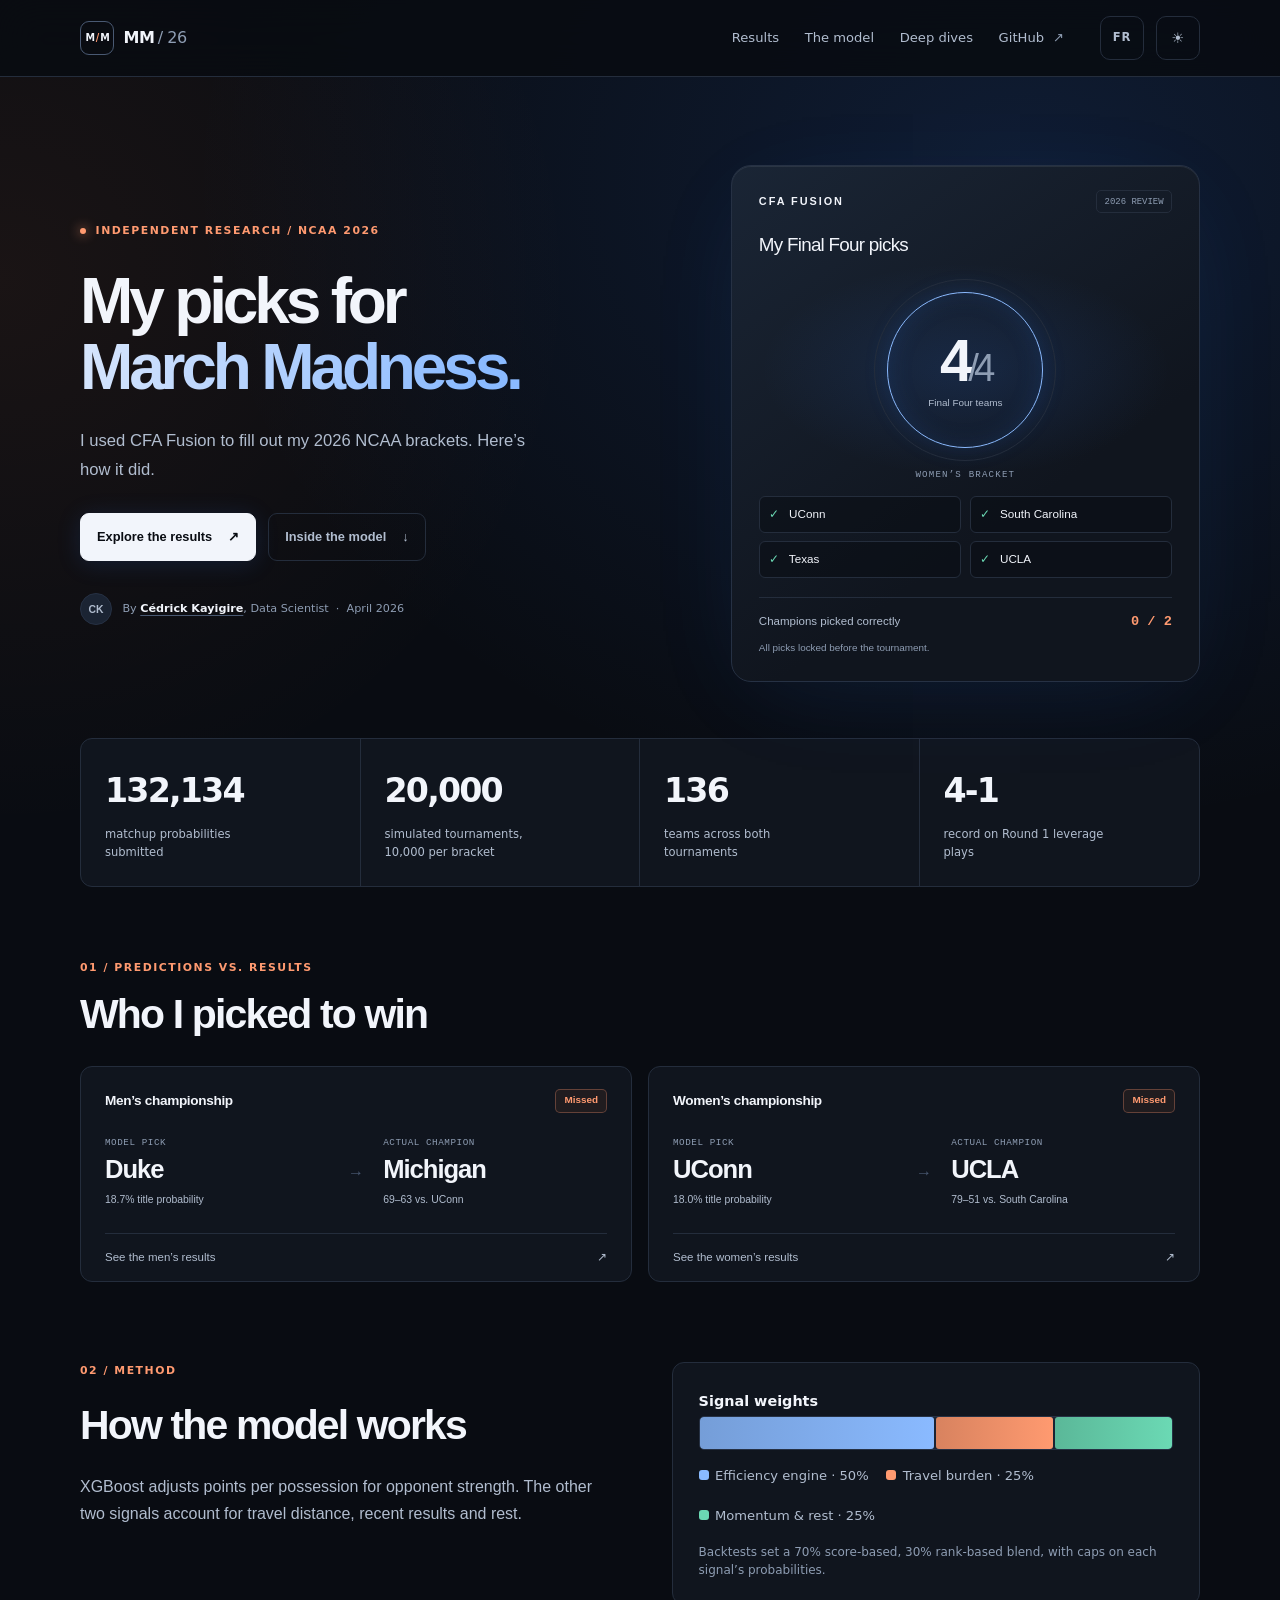
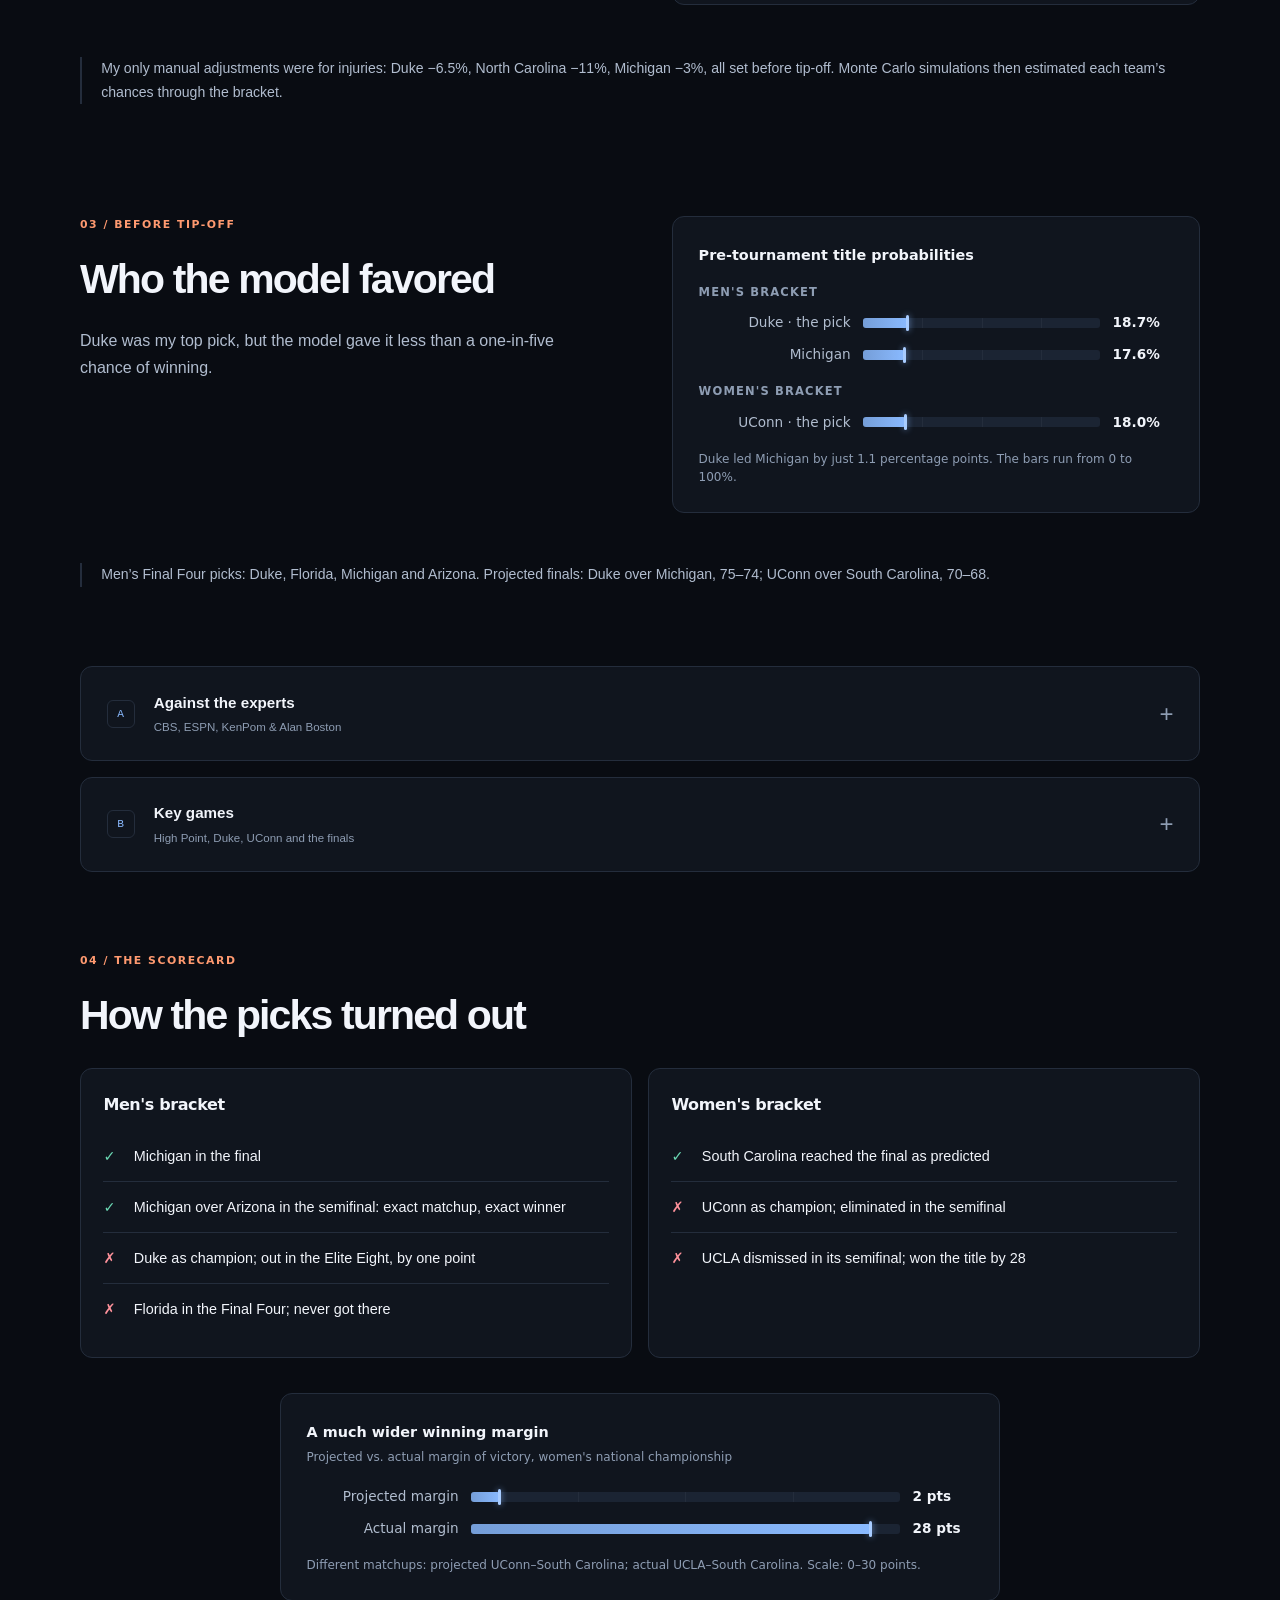
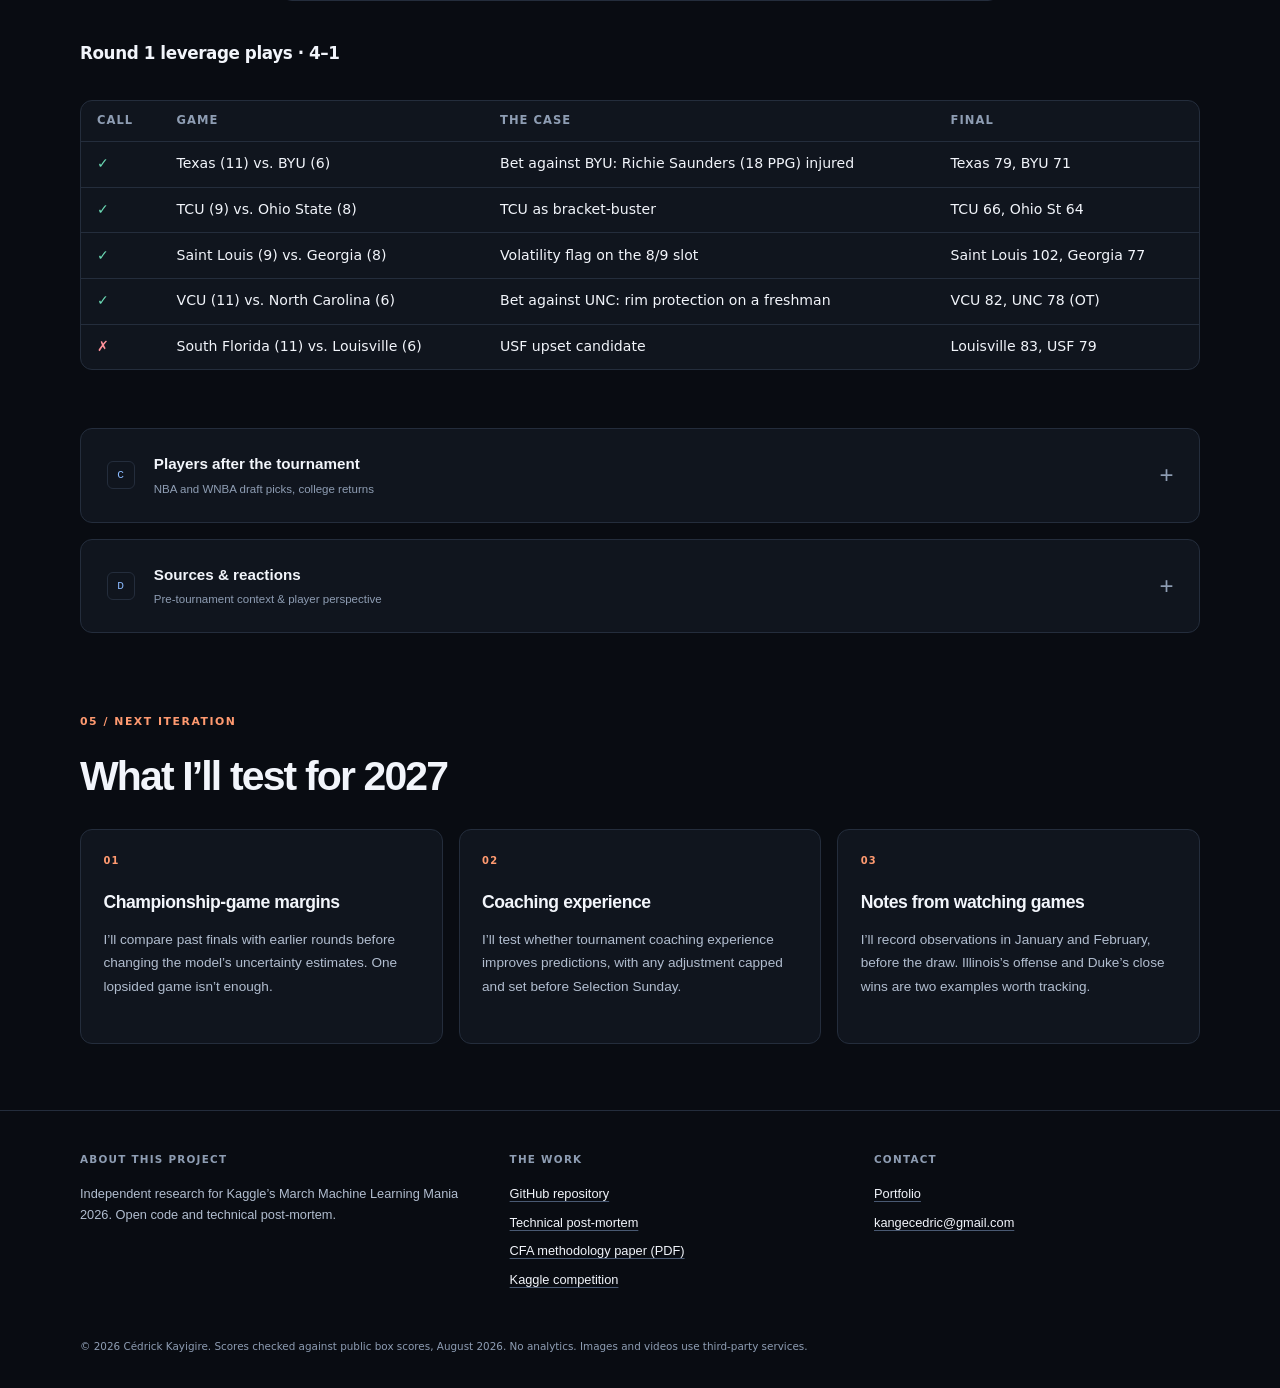
==== commit 04e5c749: "Make bilingual site copy more direct and natural Replace slogan-style headings with descriptive word" ====
--- a/docs/index.html
+++ b/docs/index.html
@@ -645,8 +645,8 @@
     <div class="hero-layout">
     <div class="hero-copy">
     <p class="kicker"><span class="status-dot" aria-hidden="true"></span><span class="en">Independent research / NCAA 2026</span><span class="fr">Recherche indépendante / NCAA 2026</span></p>
-    <h1><span class="en">Predict the game.<br><span class="gradient-text">Respect the chaos.</span></span><span class="fr">Prédire le jeu.<br><span class="gradient-text">Accepter le chaos.</span></span></h1>
-    <p class="deck"><span class="en">CFA Fusion’s NCAA predictions, audited against what actually happened.</span><span class="fr">Les prédictions NCAA de CFA Fusion, confrontées aux résultats réels.</span></p>
+    <h1><span class="en">My picks for<br><span class="gradient-text">March Madness.</span></span><span class="fr">Mes choix pour<br><span class="gradient-text">March Madness.</span></span></h1>
+    <p class="deck"><span class="en">I used CFA Fusion to fill out my 2026 NCAA brackets. Here’s how it did.</span><span class="fr">J’ai rempli mes tableaux NCAA 2026 avec CFA Fusion. Voici le bilan.</span></p>
     <div class="hero-actions">
       <a class="button button-primary" href="#reckoning"><span class="en">Explore the results</span><span class="fr">Explorer les résultats</span><span aria-hidden="true">↗</span></a>
       <a class="button button-secondary" href="#machine"><span class="en">Inside the model</span><span class="fr">Comprendre le modèle</span><span aria-hidden="true">↓</span></a>
@@ -676,7 +676,7 @@
     </div>
     <aside class="signal-card" aria-labelledby="signalTitle">
       <div class="signal-top"><span class="signal-brand">CFA FUSION</span><span class="season-tag"><span class="en">2026 REVIEW</span><span class="fr">BILAN 2026</span></span></div>
-      <h2 id="signalTitle"><span class="en">The field. Not the finish.</span><span class="fr">Les équipes. Pas le titre.</span></h2>
+      <h2 id="signalTitle"><span class="en">My Final Four picks</span><span class="fr">Mes choix pour le Final Four</span></h2>
       <div class="signal-orbit">
         <div class="orbit-core"><strong>4<span>/4</span></strong><span class="en">Final Four teams</span><span class="fr">équipes du Final Four</span></div>
         <span class="orbit-label"><span class="en">WOMEN’S BRACKET</span><span class="fr">TABLEAU FÉMININ</span></span>
@@ -703,19 +703,19 @@
 <div class="bracketintro">
   <div class="wide">
     <div class="section-heading">
-      <p class="part"><span class="en">01 / Reality check</span><span class="fr">01 / L’épreuve du réel</span></p>
-      <h2><span class="en">Championship calls</span><span class="fr">Les choix de champion</span></h2>
+      <p class="part"><span class="en">01 / Predictions vs. results</span><span class="fr">01 / Prédictions et résultats</span></p>
+      <h2><span class="en">Who I picked to win</span><span class="fr">Mes choix de champions</span></h2>
     </div>
     <div class="outcome-grid">
       <article class="outcome-card">
         <div class="outcome-top"><h3><span class="en">Men’s championship</span><span class="fr">Titre masculin</span></h3><span class="outcome-tag"><span class="en">Missed</span><span class="fr">Manqué</span></span></div>
         <div class="outcome-match"><div><span class="data-label"><span class="en">Model pick</span><span class="fr">Choix du modèle</span></span><strong>Duke</strong><small><span class="en">18.7% title probability</span><span class="fr">18,7 % de chances de titre</span></small></div><span class="match-arrow" aria-hidden="true">→</span><div><span class="data-label"><span class="en">Actual champion</span><span class="fr">Champion réel</span></span><strong>Michigan</strong><small><span class="en">69–63 vs. UConn</span><span class="fr">69–63 contre UConn</span></small></div></div>
-        <a class="outcome-link" href="#reckoning"><span class="en">Finalist found. Winner missed.</span><span class="fr">Le bon finaliste. Pas le vainqueur.</span><span aria-hidden="true">↗</span></a>
+        <a class="outcome-link" href="#reckoning"><span class="en">See the men’s results</span><span class="fr">Voir le bilan masculin</span><span aria-hidden="true">↗</span></a>
       </article>
       <article class="outcome-card">
         <div class="outcome-top"><h3><span class="en">Women’s championship</span><span class="fr">Titre féminin</span></h3><span class="outcome-tag"><span class="en">Missed</span><span class="fr">Manqué</span></span></div>
         <div class="outcome-match"><div><span class="data-label"><span class="en">Model pick</span><span class="fr">Choix du modèle</span></span><strong>UConn</strong><small><span class="en">18.0% title probability</span><span class="fr">18,0 % de chances de titre</span></small></div><span class="match-arrow" aria-hidden="true">→</span><div><span class="data-label"><span class="en">Actual champion</span><span class="fr">Championne réelle</span></span><strong>UCLA</strong><small><span class="en">79–51 vs. South Carolina</span><span class="fr">79–51 contre South Carolina</span></small></div></div>
-        <a class="outcome-link" href="#reckoning"><span class="en">Four contenders. The wrong order.</span><span class="fr">Quatre prétendantes. Le mauvais ordre.</span><span aria-hidden="true">↗</span></a>
+        <a class="outcome-link" href="#reckoning"><span class="en">See the women’s results</span><span class="fr">Voir le bilan féminin</span><span aria-hidden="true">↗</span></a>
       </article>
     </div>
   </div>
@@ -723,10 +723,10 @@
 
 <section id="machine">
   <div class="prose">
-    <p class="part"><span class="en">02 / The engine</span><span class="fr">02 / Le moteur</span></p>
-    <h2><span class="en">Three signals. One probability.</span><span class="fr">Trois signaux. Une probabilité.</span></h2>
-    <p class="en">XGBoost adjusts points per possession for opponent strength. Travel distance captures the advantage hidden in “neutral” venues; recent form and rest catch what season averages miss.</p>
-    <p class="fr">XGBoost corrige les points par possession selon la force des adversaires. La distance révèle l’avantage caché des sites « neutres » ; la forme récente et le repos complètent les moyennes de saison.</p>
+    <p class="part"><span class="en">02 / Method</span><span class="fr">02 / Méthode</span></p>
+    <h2><span class="en">How the model works</span><span class="fr">Comment fonctionne le modèle</span></h2>
+    <p class="en">XGBoost adjusts points per possession for opponent strength. The other two signals account for travel distance, recent results and rest.</p>
+    <p class="fr">XGBoost ajuste les points par possession selon le niveau des adversaires. Les deux autres signaux tiennent compte des déplacements, des résultats récents et du repos.</p>
   </div>
   <div class="prose">
     <figure>
@@ -741,21 +741,21 @@
         <span><span class="chip" style="background:var(--s2)"></span><span class="en">Travel burden · 25%</span><span class="fr">Charge de déplacement · 25&nbsp;%</span></span>
         <span><span class="chip" style="background:var(--s3)"></span><span class="en">Momentum &amp; rest · 25%</span><span class="fr">Élan et repos · 25&nbsp;%</span></span>
       </div>
-      <figcaption><span class="en">Backtesting set the blend at 70% by score and 30% by rank. Probability caps keep one overconfident signal from taking over.</span><span class="fr">Les tests rétrospectifs ont fixé la combinaison à 70&nbsp;% par score et 30&nbsp;% par rang. Un plafond empêche un signal trop confiant de prendre le contrôle.</span></figcaption>
+      <figcaption><span class="en">Backtests set a 70% score-based, 30% rank-based blend, with caps on each signal’s probabilities.</span><span class="fr">Les tests rétrospectifs ont retenu une pondération de 70&nbsp;% par score et 30&nbsp;% par rang, avec un plafond pour les probabilités de chaque signal.</span></figcaption>
     </figure>
   </div>
   <div class="prose">
-    <p class="en">Only injuries triggered manual adjustments: Duke −6.5%, North Carolina −11%, Michigan −3%, all set before tip-off. Monte Carlo then tested each contender’s route, not just its strength.</p>
-    <p class="fr">Seules les blessures ont entraîné des ajustements manuels : Duke −6,5 %, North Carolina −11 %, Michigan −3 %, fixés avant le tournoi. Monte Carlo a ensuite testé les parcours, pas seulement la force des équipes.</p>
+    <p class="en">My only manual adjustments were for injuries: Duke −6.5%, North Carolina −11%, Michigan −3%, all set before tip-off. Monte Carlo simulations then estimated each team’s chances through the bracket.</p>
+    <p class="fr">Mes seuls ajustements manuels concernaient les blessures : Duke −6,5 %, North Carolina −11 %, Michigan −3 %, avant le tournoi. Les simulations Monte Carlo ont ensuite estimé les chances de chaque équipe sur son parcours.</p>
   </div>
 </section>
 
 <section id="picks">
   <div class="prose">
     <p class="part"><span class="en">03 / Before tip-off</span><span class="fr">03 / Avant le coup d’envoi</span></p>
-    <h2><span class="en">Favorites. Never certainties.</span><span class="fr">Favoris. Jamais certains.</span></h2>
-    <p class="en">Even the top pick had more than an 80% chance of losing the title.</p>
-    <p class="fr">Même le premier favori avait plus de 80 % de chances de perdre le titre.</p>
+    <h2><span class="en">Who the model favored</span><span class="fr">Les favoris du modèle</span></h2>
+    <p class="en">Duke was my top pick, but the model gave it less than a one-in-five chance of winning.</p>
+    <p class="fr">Duke était mon premier choix, mais ses chances de titre restaient inférieures à une sur cinq.</p>
   </div>
   <div class="prose">
     <figure>
@@ -765,7 +765,7 @@
       <div class="hbar-row"><div class="hbar-label">Michigan</div><div class="hbar-track viz"><div class="hbar-fill" style="--w:17.6%" title="Michigan: 17.6%"></div></div><div class="hbar-val"><span class="en">17.6%</span><span class="fr">17,6&nbsp;%</span></div></div>
       <div class="hbar-group"><span class="en">Women's bracket</span><span class="fr">Tableau féminin</span></div>
       <div class="hbar-row"><div class="hbar-label"><span class="en">UConn · the pick</span><span class="fr">UConn · le choix</span></div><div class="hbar-track viz"><div class="hbar-fill" style="--w:18.0%" title="UConn: 18.0%"></div></div><div class="hbar-val"><span class="en">18.0%</span><span class="fr">18,0&nbsp;%</span></div></div>
-      <figcaption><span class="en">Duke led Michigan by just 1.1 percentage points. Full bar = certainty.</span><span class="fr">Duke devançait Michigan de seulement 1,1 point de pourcentage. Barre pleine = certitude.</span></figcaption>
+      <figcaption><span class="en">Duke led Michigan by just 1.1 percentage points. The bars run from 0 to 100%.</span><span class="fr">Duke devançait Michigan de seulement 1,1 point de pourcentage. Les barres vont de 0 à 100&nbsp;%.</span></figcaption>
     </figure>
   </div>
   <div class="prose">
@@ -801,8 +801,8 @@
     </div>
   </div>
   <div class="prose">
-    <p class="en">Boston flagged High Point as a sleeper for a second straight year. His less obvious edge: he values non-conference results over conference records, a feature worth testing for 2027.</p>
-    <p class="fr">Boston avait signalé High Point comme surprise pour une deuxième année de suite. Son avantage moins évident : privilégier les résultats hors conférence, une variable à tester pour 2027.</p>
+    <p class="en">Boston backed High Point for a second straight year. He gives non-conference results more weight than conference records, a distinction I want to test for 2027.</p>
+    <p class="fr">Boston misait sur High Point pour une deuxième année de suite. Il accorde plus de poids aux résultats hors conférence qu’aux bilans en conférence, une distinction que je veux tester pour 2027.</p>
     <p class="subhead"><span class="en">CBS · Six expert picks</span><span class="fr">CBS · Six choix d’experts</span></p>
   </div>
   <div class="wide">
@@ -821,8 +821,8 @@
     </div>
   </div>
   <div class="prose">
-    <p class="en">None picked Michigan. Parrish’s useful contrarian call was Texas in Round 1; Texas delivered.</p>
-    <p class="fr">Aucun n’avait choisi Michigan. Le pari à contre-courant de Parrish, Texas au premier tour, s’est toutefois avéré juste.</p>
+    <p class="en">None picked Michigan. Parrish did get Texas’s first-round upset right.</p>
+    <p class="fr">Aucun n’avait choisi Michigan. Parrish avait toutefois prévu la victoire surprise de Texas au premier tour.</p>
     <p class="subhead"><span class="en">KenPom's top 12</span><span class="fr">Le top 12 KenPom</span></p>
   </div>
   <div class="wide">
@@ -862,15 +862,15 @@
     </div>
   </div>
   <div class="prose">
-    <p class="en">The model shared the UConn majority’s mistake. Bleacher Report’s bracket-buster list, a different test, finished 3-for-5.</p>
-    <p class="fr">Le modèle a partagé l’erreur de la majorité pro-UConn. Sur un autre terrain, les choix surprises de Bleacher Report ont terminé à 3 sur 5.</p>
+    <p class="en">Like most ESPN voters, I picked UConn to win. Bleacher Report’s separate list of upset picks went 3-for-5.</p>
+    <p class="fr">J’avais choisi UConn, comme la majorité des votants d’ESPN. La liste de surprises de Bleacher Report, évaluée séparément, a obtenu 3 sur 5.</p>
   </div>
   </details>
 </section>
 
 <section id="fightsback" class="chapter">
   <details>
-    <summary><span class="chapter-index">B</span><span class="chapter-label"><span class="en">Where the model broke</span><span class="fr">Là où le modèle a cédé</span><small><span class="en">The games behind the numbers</span><span class="fr">Les matchs derrière les chiffres</span></small></span><span class="chapter-plus" aria-hidden="true">+</span></summary>
+    <summary><span class="chapter-index">B</span><span class="chapter-label"><span class="en">Key games</span><span class="fr">Les matchs à retenir</span><small><span class="en">High Point, Duke, UConn and the finals</span><span class="fr">High Point, Duke, UConn et les finales</span></small></span><span class="chapter-plus" aria-hidden="true">+</span></summary>
   <div class="prose">
     <p class="en">Chase Johnston went 406 minutes without a two-point basket, then hit one with 11 seconds left to beat Wisconsin 83–82. Arkansas needed 36 points from Darius Acuff Jr. to stop High Point’s run.</p>
     <p class="fr">Après 406 minutes sans panier à deux points, Chase Johnston en a inscrit un à 11 secondes de la fin pour battre Wisconsin 83–82. Arkansas a eu besoin des 36 points de Darius Acuff fils pour arrêter High Point.</p>
@@ -920,7 +920,7 @@
 <section id="reckoning">
   <div class="prose">
     <p class="part"><span class="en">04 / The scorecard</span><span class="fr">04 / Le bilan</span></p>
-    <h2><span class="en">The hits. And the misses.</span><span class="fr">Les réussites. Et les ratés.</span></h2>
+    <h2><span class="en">How the picks turned out</span><span class="fr">Ce qu’ont donné mes choix</span></h2>
     <div class="verdict-grid">
     <div class="verdict-column">
     <h3 class="sans"><span class="en">Men's bracket</span><span class="fr">Tableau masculin</span></h3>
@@ -934,7 +934,7 @@
     <div class="verdict-column">
     <h3 class="sans"><span class="en">Women's bracket</span><span class="fr">Tableau féminin</span></h3>
     <ul class="verdicts">
-      <li><span class="glyph ok">✓</span><span><span class="en">South Carolina to the final, named as finalist</span><span class="fr">South Carolina en finale, nommée finaliste</span></span></li>
+      <li><span class="glyph ok">✓</span><span><span class="en">South Carolina reached the final as predicted</span><span class="fr">South Carolina en finale, comme prévu</span></span></li>
       <li><span class="glyph no">✗</span><span><span class="en">UConn as champion; eliminated in the semifinal</span><span class="fr">UConn championne; éliminée en demi-finale</span></span></li>
       <li><span class="glyph no">✗</span><span><span class="en">UCLA dismissed in its semifinal; won the title by 28</span><span class="fr">UCLA écartée dès sa demi-finale; titrée par 28 points d&rsquo;écart</span></span></li>
     </ul>
@@ -943,7 +943,7 @@
   </div>
   <div class="prose scorecard-chart">
     <figure>
-      <div class="ftitle sans"><span class="en">A 26-point margin error</span><span class="fr">Une erreur de marge de 26 points</span></div>
+      <div class="ftitle sans"><span class="en">A much wider winning margin</span><span class="fr">Une finale bien moins serrée que prévu</span></div>
       <div class="fsub sans"><span class="en">Projected vs. actual margin of victory, women's national championship</span><span class="fr">Écart projeté contre écart réel, finale nationale féminine</span></div>
       <div class="hbar-row"><div class="hbar-label"><span class="en">Projected margin</span><span class="fr">Écart projeté</span></div><div class="hbar-track viz"><div class="hbar-fill" style="--w:6.7%" title="Projected: 2 points"></div></div><div class="hbar-val">2 pts</div></div>
       <div class="hbar-row"><div class="hbar-label"><span class="en">Actual margin</span><span class="fr">Écart réel</span></div><div class="hbar-track viz"><div class="hbar-fill" style="--w:93.3%" title="Actual: 28 points"></div></div><div class="hbar-val">28 pts</div></div>
@@ -969,7 +969,7 @@
 
 <section id="stars" class="chapter">
   <details>
-    <summary><span class="chapter-index">C</span><span class="chapter-label"><span class="en">The breakout players</span><span class="fr">Les révélations du tournoi</span><small><span class="en">Draft stock, rising stars &amp; staying power</span><span class="fr">Repêchages, nouvelles étoiles et valeurs sûres</span></small></span><span class="chapter-plus" aria-hidden="true">+</span></summary>
+    <summary><span class="chapter-index">C</span><span class="chapter-label"><span class="en">Players after the tournament</span><span class="fr">Les joueurs après le tournoi</span><small><span class="en">NBA and WNBA draft picks, college returns</span><span class="fr">Repêchages NBA et WNBA, retours à l’université</span></small></span><span class="chapter-plus" aria-hidden="true">+</span></summary>
   <div class="prose">
     <p class="subhead"><span class="en">The risers</span><span class="fr">La cote en hausse</span></p>
   </div>
@@ -1020,7 +1020,7 @@
           <div class="pic"><span class="mono" hidden>GJ</span><img src="[data-uri]" alt="Gabriela Jaquez" width="160" height="160" decoding="async"></div>
           <div><div class="name">Gabriela Jaquez</div><div class="meta"><span class="en">UCLA → Sky, No. 5</span><span class="fr">UCLA → Sky, 5e</span></div></div>
         </div>
-        <div class="fate up"><span class="en">▲ The perfect exit</span><span class="fr">▲ La sortie parfaite</span></div>
+        <div class="fate up"><span class="en">▲ NCAA champion</span><span class="fr">▲ Championne NCAA</span></div>
         <div class="story"><span class="en">21 points in her college finale. One of a record five UCLA first-round picks.</span><span class="fr">21 points pour son dernier match universitaire. Parmi les cinq choix de premier tour de UCLA, un record.</span></div>
       </div>
     </div>
@@ -1073,7 +1073,7 @@
   <details>
     <summary><span class="chapter-index">D</span><span class="chapter-label"><span class="en">Sources &amp; reactions</span><span class="fr">Sources et réactions</span><small><span class="en">Pre-tournament context &amp; player perspective</span><span class="fr">Contexte avant tournoi et regard des joueurs</span></small></span><span class="chapter-plus" aria-hidden="true">+</span></summary>
   <div class="prose">
-    <p class="subhead"><span class="en">Before the Madness</span><span class="fr">Avant la <em>Madness</em></span></p>
+    <p class="subhead"><span class="en">Before the tournament</span><span class="fr">Avant le tournoi</span></p>
   </div>
   <div class="wide">
     <div class="socialgrid">
@@ -1109,27 +1109,27 @@
 <section id="lessons">
   <div class="prose">
     <p class="part"><span class="en">05 / Next iteration</span><span class="fr">05 / Prochaine version</span></p>
-    <h2><span class="en">Built to get better.</span><span class="fr">Apprendre. Puis affiner.</span></h2>
+    <h2><span class="en">What I’ll test for 2027</span><span class="fr">Ce que je vais tester pour 2027</span></h2>
 
     <div class="lesson">
-      <p class="num"><span class="en">Lesson One</span><span class="fr">Leçon un</span></p>
-      <h3><span class="en">Test championship-game volatility</span><span class="fr">Tester la volatilité des finales</span></h3>
-      <p class="en">Test whether finals are more volatile than earlier rounds before widening their uncertainty estimates. One blowout is not enough evidence.</p>
-      <p class="fr">Vérifier si les finales sont plus volatiles que les autres tours avant d’élargir leur incertitude. Une seule déroute ne suffit pas.</p>
+      <p class="num"><span class="en">01</span><span class="fr">01</span></p>
+      <h3><span class="en">Championship-game margins</span><span class="fr">Les écarts en finale</span></h3>
+      <p class="en">I’ll compare past finals with earlier rounds before changing the model’s uncertainty estimates. One lopsided game isn’t enough.</p>
+      <p class="fr">Je comparerai les finales passées aux autres tours avant de modifier l’incertitude du modèle. Un seul match à sens unique ne suffit pas.</p>
     </div>
 
     <div class="lesson">
-      <p class="num"><span class="en">Lesson Two</span><span class="fr">Leçon deux</span></p>
-      <h3><span class="en">Coaching remains unmodeled</span><span class="fr">L&rsquo;effet entraîneur reste non modélisé</span></h3>
-      <p class="en">Test a capped adjustment for tournament-proven coaches, fixed before Selection Sunday to avoid fitting the story to the bracket.</p>
-      <p class="fr">Tester un ajustement plafonné pour les entraîneurs éprouvés en tournoi, fixé avant Selection Sunday pour éviter de l’adapter au tableau connu.</p>
+      <p class="num"><span class="en">02</span><span class="fr">02</span></p>
+      <h3><span class="en">Coaching experience</span><span class="fr">L’expérience des entraîneurs</span></h3>
+      <p class="en">I’ll test whether tournament coaching experience improves predictions, with any adjustment capped and set before Selection Sunday.</p>
+      <p class="fr">Je testerai si l’expérience des entraîneurs en tournoi améliore les prédictions, avec un ajustement plafonné et fixé avant Selection Sunday.</p>
     </div>
 
     <div class="lesson">
-      <p class="num"><span class="en">Lesson Three</span><span class="fr">Leçon trois</span></p>
-      <h3><span class="en">Watch the games</span><span class="fr">Regarder les matchs</span></h3>
-      <p class="en">Log January–February observations before the draw: Illinois’s offense and Duke’s close-game escapes are examples of patterns to track.</p>
-      <p class="fr">Consigner les observations de janvier–février avant le tirage : l’attaque d’Illinois et les victoires serrées de Duke illustrent les tendances à suivre.</p>
+      <p class="num"><span class="en">03</span><span class="fr">03</span></p>
+      <h3><span class="en">Notes from watching games</span><span class="fr">Les observations de match</span></h3>
+      <p class="en">I’ll record observations in January and February, before the draw. Illinois’s offense and Duke’s close wins are two examples worth tracking.</p>
+      <p class="fr">Je noterai mes observations en janvier et février, avant le tirage. L’attaque d’Illinois et les victoires serrées de Duke sont deux exemples à suivre.</p>
     </div>
   </div>
 </section>
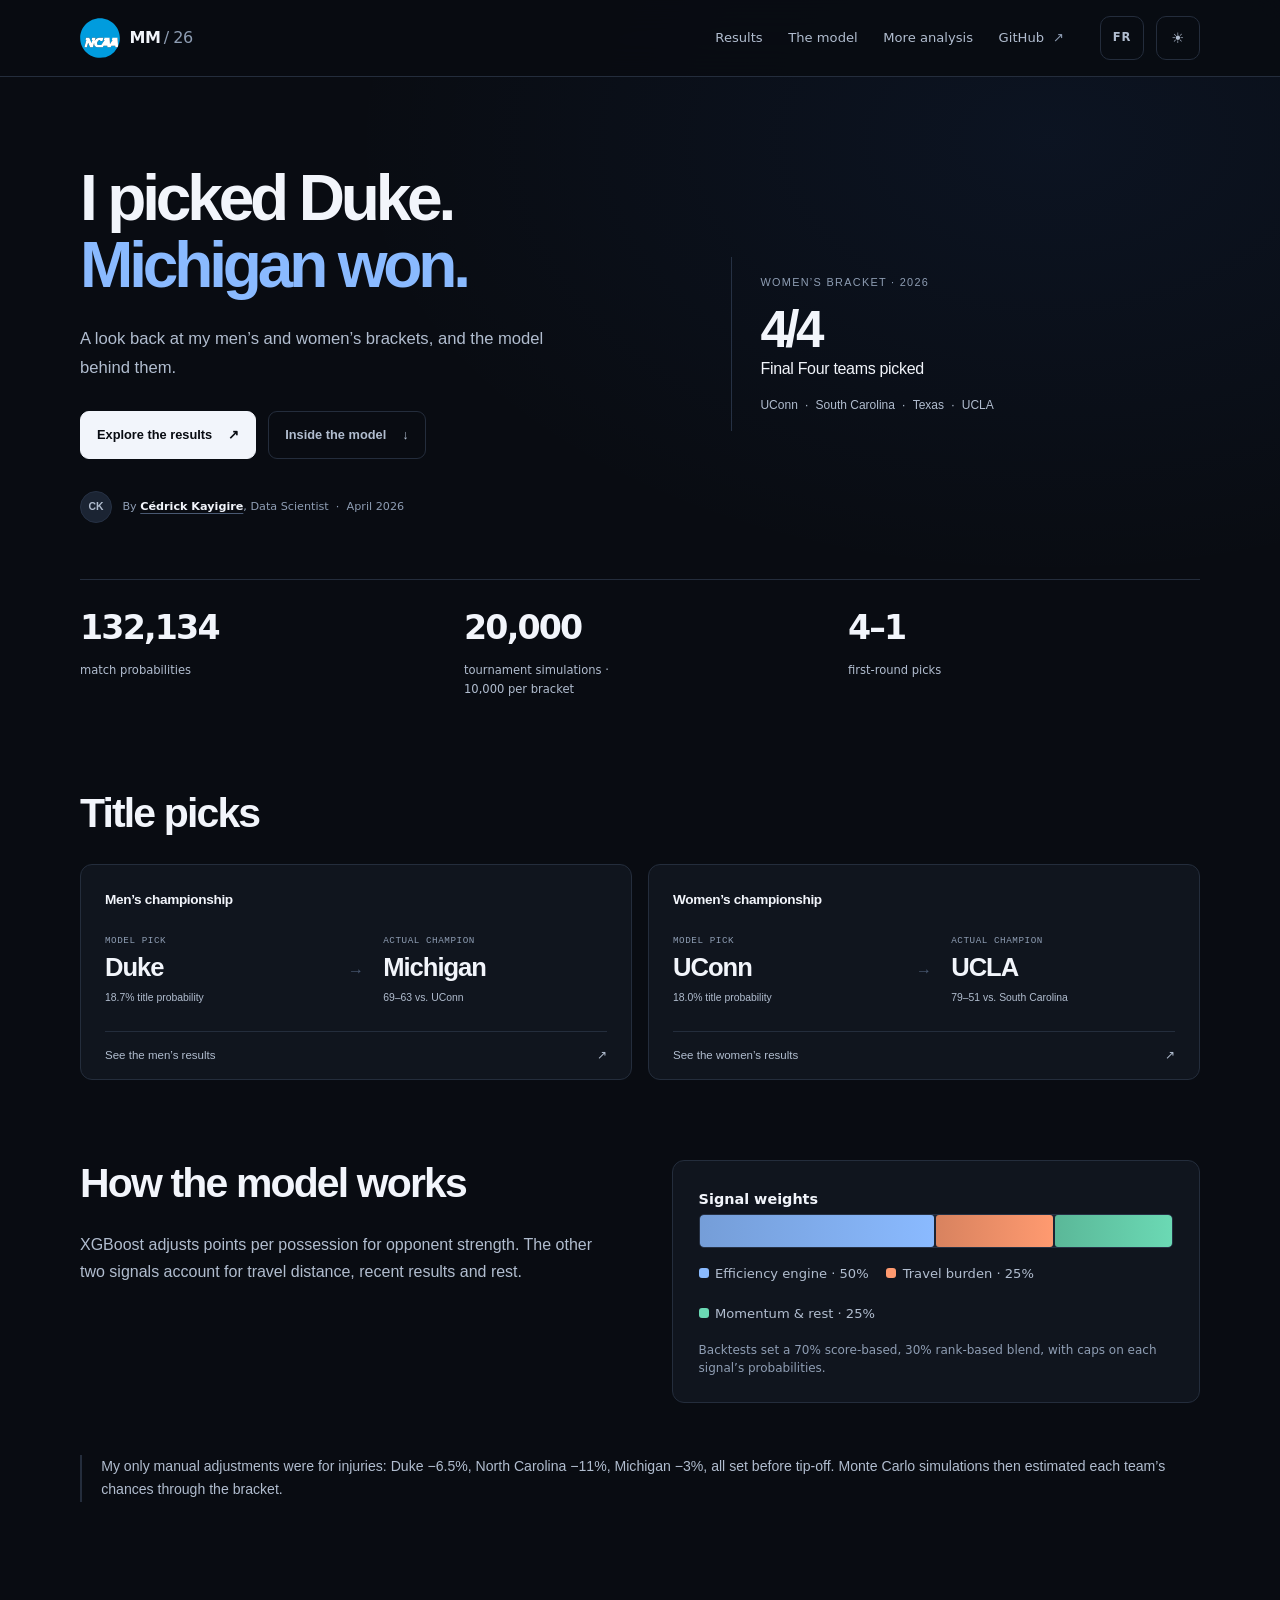
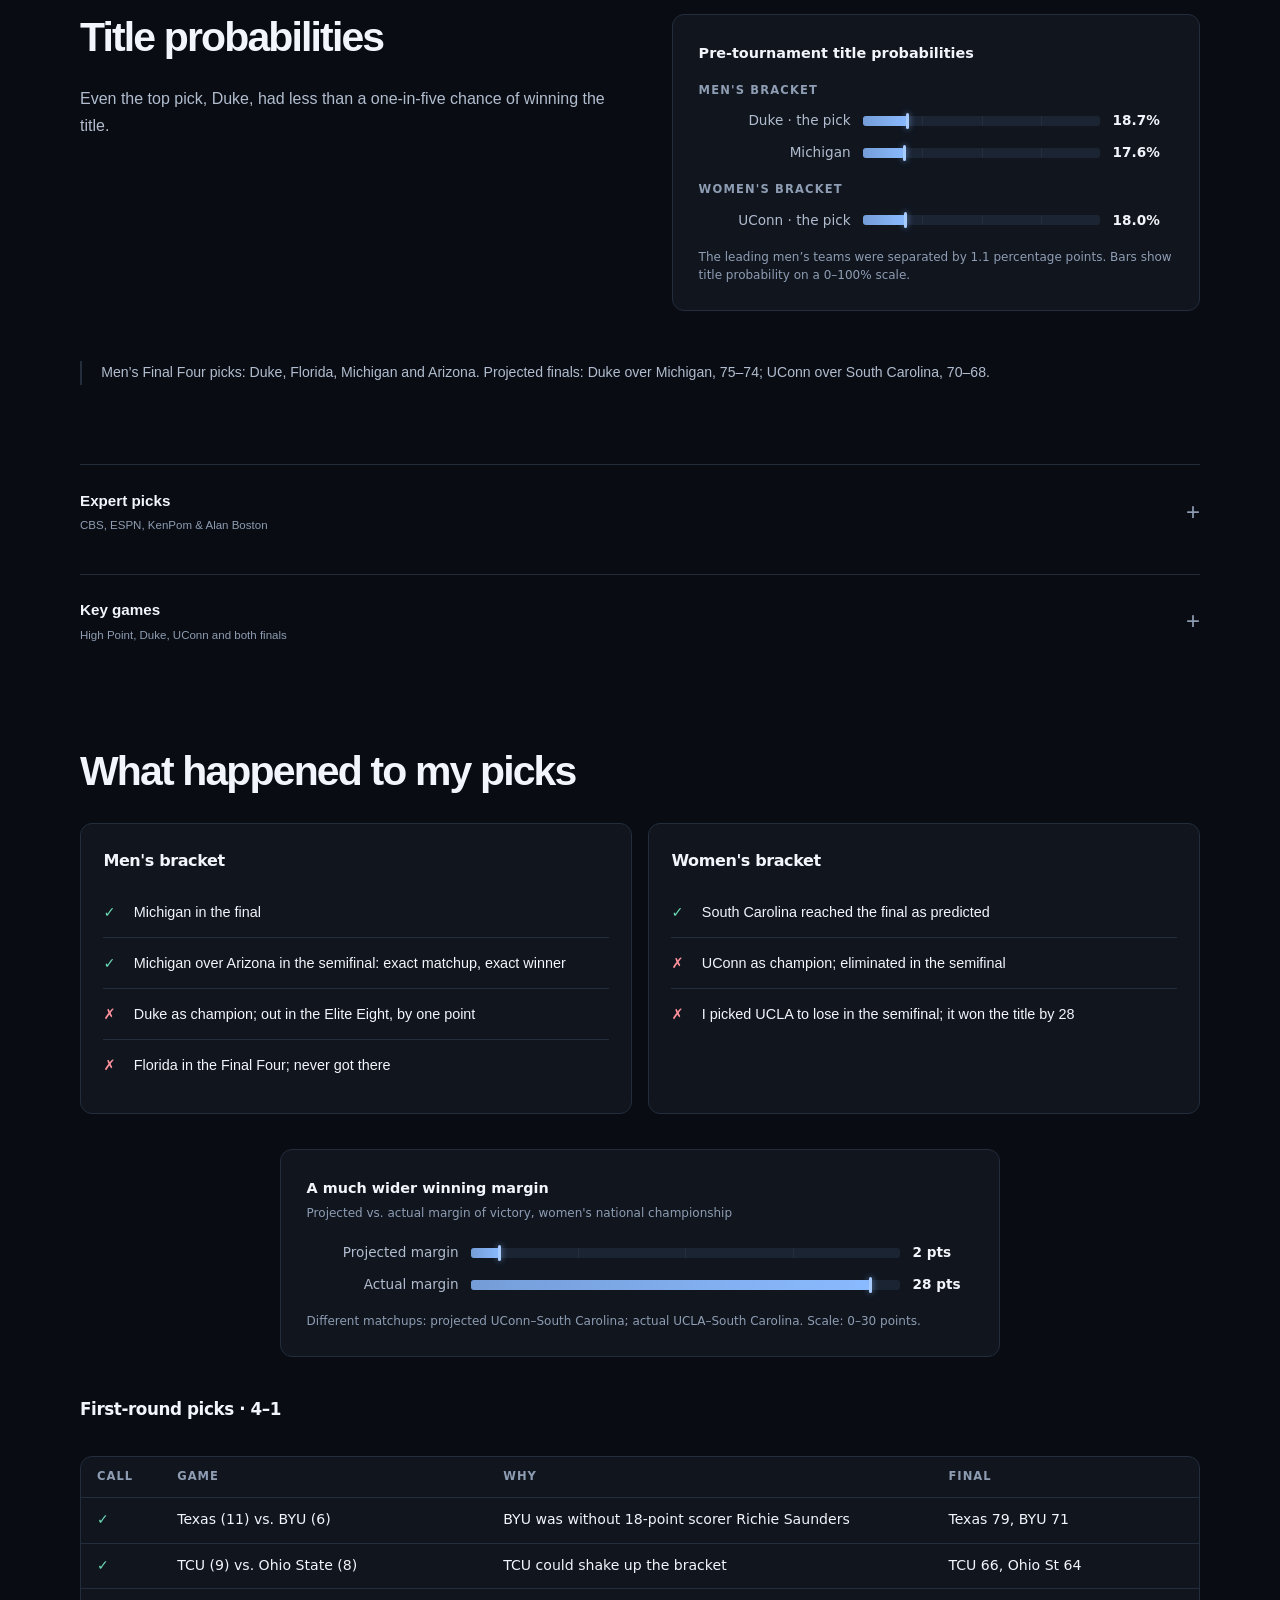
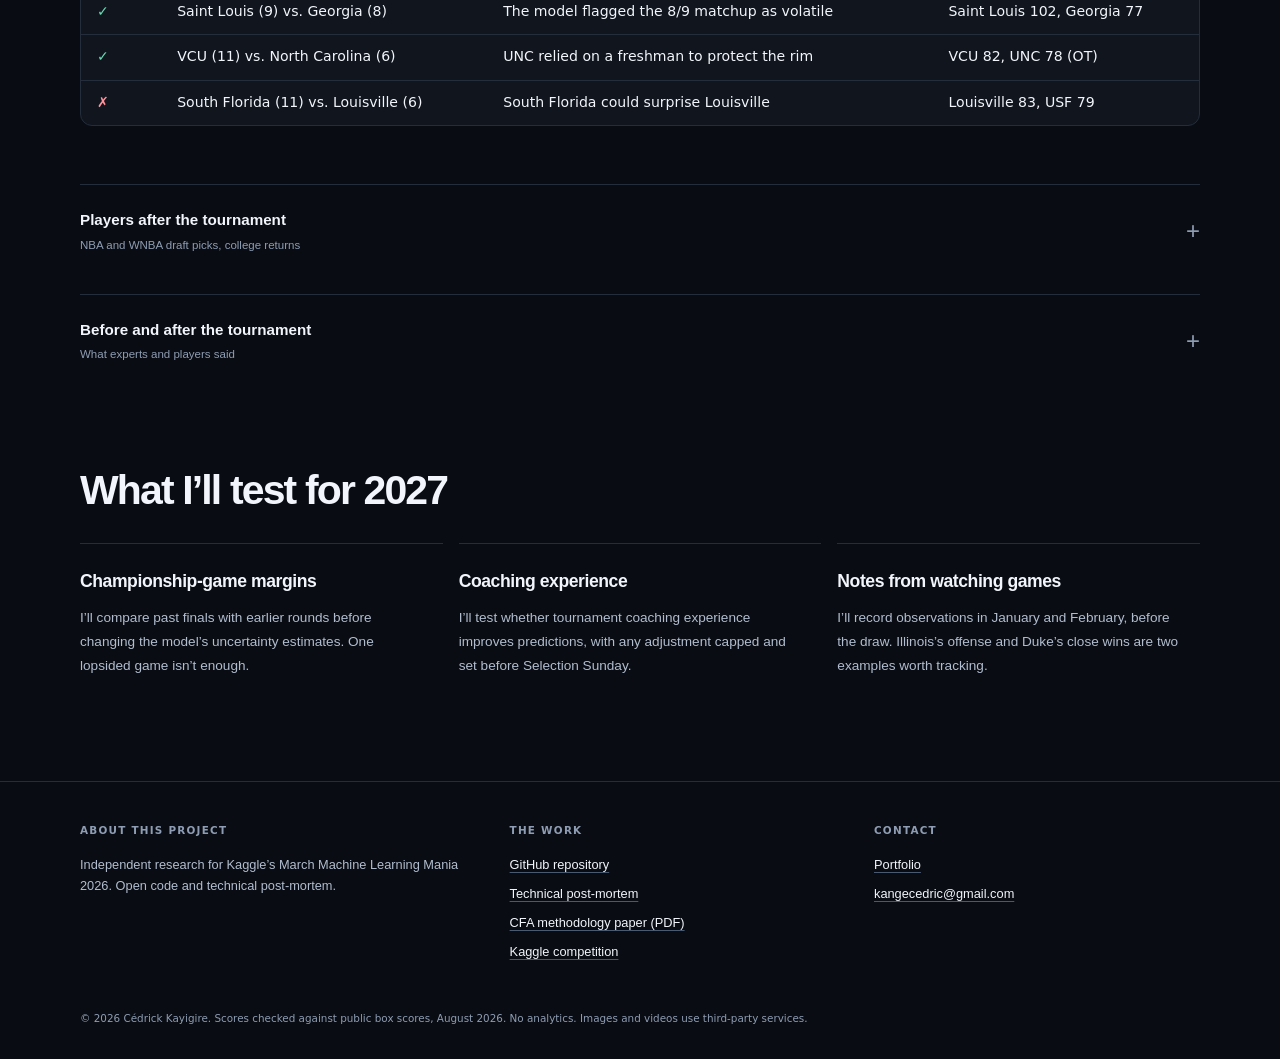
==== commit 6611d88f: "Polish NCAA site and publish logo asset Co-authored-by: Copilot <223556219+Copilot@users.noreply.git" ====
--- a/docs/index.html
+++ b/docs/index.html
@@ -3,8 +3,8 @@
 <head>
 <meta charset="utf-8">
 <meta name="viewport" content="width=device-width, initial-scale=1">
-<title>The Machine and the Madness · March Madness 2026</title>
-<meta name="description" id="metaDesc" content="A 2026 NCAA prediction model nailed one men's semifinal, the women's Final Four and four of five leverage plays—then missed both champions.">
+<title>March Madness 2026: predictions and results · CFA Fusion</title>
+<meta name="description" id="metaDesc" content="A review of CFA Fusion's predictions for the 2026 NCAA men's and women's basketball tournaments, compared with the results.">
 <script>
 (function () {
   window.imgFallback = function (img) {
@@ -242,11 +242,6 @@
   /* ---------- sections ---------- */
   section { padding: 3.6rem 0 0.6rem; }
   @media (max-width: 700px) { section { padding: 2.4rem 0 0.4rem; } }
-  .part {
-    font-family: system-ui, -apple-system, "Segoe UI", sans-serif;
-    font-size: 0.78rem; font-weight: 600; letter-spacing: 0.14em; text-transform: uppercase;
-    color: var(--s2); margin-bottom: 0.9rem;
-  }
   h2 {
     font-size: clamp(1.7rem, 3.6vw, 2.3rem);
     line-height: 1.15; font-weight: 700; letter-spacing: -0.01em;
@@ -406,9 +401,6 @@
   .star .pic .mono { font-family: system-ui, -apple-system, "Segoe UI", sans-serif; font-weight: 700; font-size: 1rem; color: var(--ink-2); }
   .star .name { font-family: system-ui, -apple-system, "Segoe UI", sans-serif; font-weight: 700; font-size: 0.98rem; line-height: 1.3; }
   .star .meta { font-family: system-ui, -apple-system, "Segoe UI", sans-serif; font-size: 0.76rem; color: var(--muted); margin-top: 0.1rem; }
-  .star .fate { font-family: system-ui, -apple-system, "Segoe UI", sans-serif; font-size: 0.78rem; font-weight: 600; margin-bottom: 0.45rem; }
-  .fate.up { color: var(--hit); }
-  .fate.down { color: var(--miss); }
   .star .story { font-size: 0.88rem; line-height: 1.55; color: var(--ink-2); }
   .subhead {
     font-family: system-ui, -apple-system, "Segoe UI", sans-serif;
@@ -540,10 +532,6 @@
 
   /* lessons */
   .lesson { border-top: 1px solid var(--hairline); padding-top: 1.6rem; margin-top: 1.8rem; }
-  .lesson .num {
-    font-family: system-ui, -apple-system, "Segoe UI", sans-serif;
-    font-size: 0.78rem; font-weight: 600; letter-spacing: 0.12em; text-transform: uppercase; color: var(--s2);
-  }
   .lesson h3 { margin-top: 0.4rem; font-size: 1.3rem; }
 
   /* divider */
@@ -626,12 +614,12 @@
 
 <nav class="topbar" aria-label="Navigation">
   <div class="topbar-in">
-    <a class="wordmark" href="#top"><span class="brand-icon" aria-hidden="true">M<span>/</span>M</span> MM<span class="brand-year"> / 26</span></a>
+    <a class="wordmark" href="#top"><img class="ncaa-logo" src="./ncaa-logo.svg" alt="NCAA" width="40" height="40"> MM<span class="brand-year"> / 26</span></a>
     <span class="spacer"></span>
     <div class="navlinks" id="navLinks">
       <a href="#reckoning"><span class="en">Results</span><span class="fr">Résultats</span></a>
       <a href="#machine"><span class="en">The model</span><span class="fr">Le modèle</span></a>
-      <a href="#experts"><span class="en">Deep dives</span><span class="fr">Analyses</span></a>
+      <a href="#experts"><span class="en">More analysis</span><span class="fr">Analyses</span></a>
       <a class="nav-code" href="https://github.com/cedpaul13/March_Madness_2026">GitHub <span aria-hidden="true">↗</span></a>
     </div>
     <button id="langToggle" aria-label="Changer de langue / Switch language">FR</button>
@@ -644,9 +632,8 @@
   <div class="wide">
     <div class="hero-layout">
     <div class="hero-copy">
-    <p class="kicker"><span class="status-dot" aria-hidden="true"></span><span class="en">Independent research / NCAA 2026</span><span class="fr">Recherche indépendante / NCAA 2026</span></p>
-    <h1><span class="en">My picks for<br><span class="gradient-text">March Madness.</span></span><span class="fr">Mes choix pour<br><span class="gradient-text">March Madness.</span></span></h1>
-    <p class="deck"><span class="en">I used CFA Fusion to fill out my 2026 NCAA brackets. Here’s how it did.</span><span class="fr">J’ai rempli mes tableaux NCAA 2026 avec CFA Fusion. Voici le bilan.</span></p>
+    <h1><span class="en">I picked Duke.<br><span class="gradient-text">Michigan won.</span></span><span class="fr">J’avais choisi Duke.<br><span class="gradient-text">Michigan a gagné.</span></span></h1>
+    <p class="deck"><span class="en">A look back at my men’s and women’s brackets, and the model behind them.</span><span class="fr">Retour sur mes tableaux masculin et féminin, et sur le modèle qui les a remplis.</span></p>
     <div class="hero-actions">
       <a class="button button-primary" href="#reckoning"><span class="en">Explore the results</span><span class="fr">Explorer les résultats</span><span aria-hidden="true">↗</span></a>
       <a class="button button-secondary" href="#machine"><span class="en">Inside the model</span><span class="fr">Comprendre le modèle</span><span aria-hidden="true">↓</span></a>
@@ -675,26 +662,16 @@
     </div>
     </div>
     <aside class="signal-card" aria-labelledby="signalTitle">
-      <div class="signal-top"><span class="signal-brand">CFA FUSION</span><span class="season-tag"><span class="en">2026 REVIEW</span><span class="fr">BILAN 2026</span></span></div>
-      <h2 id="signalTitle"><span class="en">My Final Four picks</span><span class="fr">Mes choix pour le Final Four</span></h2>
-      <div class="signal-orbit">
-        <div class="orbit-core"><strong>4<span>/4</span></strong><span class="en">Final Four teams</span><span class="fr">équipes du Final Four</span></div>
-        <span class="orbit-label"><span class="en">WOMEN’S BRACKET</span><span class="fr">TABLEAU FÉMININ</span></span>
-      </div>
-      <div class="signal-teams">
-        <span><i aria-hidden="true">✓</i> UConn</span><span><i aria-hidden="true">✓</i> South Carolina</span>
-        <span><i aria-hidden="true">✓</i> Texas</span><span><i aria-hidden="true">✓</i> UCLA</span>
-      </div>
-      <div class="signal-bottom"><span><span class="en">Champions picked correctly</span><span class="fr">Champions bien prédits</span></span><strong>0 / 2</strong></div>
-      <p class="signal-note"><span class="en">All picks locked before the tournament.</span><span class="fr">Choix fixés avant le début du tournoi.</span></p>
+      <p class="signal-label"><span class="en">Women’s bracket · 2026</span><span class="fr">Tableau féminin · 2026</span></p>
+      <h2 id="signalTitle"><strong>4/4</strong> <span class="en">Final Four teams picked</span><span class="fr">équipes du Final Four prévues</span></h2>
+      <p class="signal-teams">UConn <span aria-hidden="true">·</span> South Carolina <span aria-hidden="true">·</span> Texas <span aria-hidden="true">·</span> UCLA</p>
     </aside>
     </div>
 
     <div class="stats sans">
-      <div class="stat"><div class="v"><span class="en">132,134</span><span class="fr">132&nbsp;134</span></div><div class="l"><span class="en">matchup probabilities submitted</span><span class="fr">probabilités de matchs soumises</span></div></div>
-      <div class="stat"><div class="v"><span class="en">20,000</span><span class="fr">20&nbsp;000</span></div><div class="l"><span class="en">simulated tournaments, 10,000 per bracket</span><span class="fr">tournois simulés; 10&nbsp;000 par tableau</span></div></div>
-      <div class="stat"><div class="v">136</div><div class="l"><span class="en">teams across both tournaments</span><span class="fr">équipes dans les deux tournois</span></div></div>
-      <div class="stat"><div class="v">4-1</div><div class="l"><span class="en">record on Round 1 leverage plays</span><span class="fr">fiche sur les paris à contre-courant du 1er tour</span></div></div>
+      <div class="stat"><div class="v"><span class="en">132,134</span><span class="fr">132&nbsp;134</span></div><div class="l"><span class="en">match probabilities</span><span class="fr">probabilités de match</span></div></div>
+      <div class="stat"><div class="v"><span class="en">20,000</span><span class="fr">20&nbsp;000</span></div><div class="l"><span class="en">tournament simulations · 10,000 per bracket</span><span class="fr">simulations · 10&nbsp;000 par tableau</span></div></div>
+      <div class="stat"><div class="v">4–1</div><div class="l"><span class="en">first-round picks</span><span class="fr">pronostics du premier tour</span></div></div>
     </div>
   </div>
 </header>
@@ -703,17 +680,16 @@
 <div class="bracketintro">
   <div class="wide">
     <div class="section-heading">
-      <p class="part"><span class="en">01 / Predictions vs. results</span><span class="fr">01 / Prédictions et résultats</span></p>
-      <h2><span class="en">Who I picked to win</span><span class="fr">Mes choix de champions</span></h2>
+      <h2><span class="en">Title picks</span><span class="fr">Mes choix de champions</span></h2>
     </div>
     <div class="outcome-grid">
       <article class="outcome-card">
-        <div class="outcome-top"><h3><span class="en">Men’s championship</span><span class="fr">Titre masculin</span></h3><span class="outcome-tag"><span class="en">Missed</span><span class="fr">Manqué</span></span></div>
+        <div class="outcome-top"><h3><span class="en">Men’s championship</span><span class="fr">Titre masculin</span></h3></div>
         <div class="outcome-match"><div><span class="data-label"><span class="en">Model pick</span><span class="fr">Choix du modèle</span></span><strong>Duke</strong><small><span class="en">18.7% title probability</span><span class="fr">18,7 % de chances de titre</span></small></div><span class="match-arrow" aria-hidden="true">→</span><div><span class="data-label"><span class="en">Actual champion</span><span class="fr">Champion réel</span></span><strong>Michigan</strong><small><span class="en">69–63 vs. UConn</span><span class="fr">69–63 contre UConn</span></small></div></div>
         <a class="outcome-link" href="#reckoning"><span class="en">See the men’s results</span><span class="fr">Voir le bilan masculin</span><span aria-hidden="true">↗</span></a>
       </article>
       <article class="outcome-card">
-        <div class="outcome-top"><h3><span class="en">Women’s championship</span><span class="fr">Titre féminin</span></h3><span class="outcome-tag"><span class="en">Missed</span><span class="fr">Manqué</span></span></div>
+        <div class="outcome-top"><h3><span class="en">Women’s championship</span><span class="fr">Titre féminin</span></h3></div>
         <div class="outcome-match"><div><span class="data-label"><span class="en">Model pick</span><span class="fr">Choix du modèle</span></span><strong>UConn</strong><small><span class="en">18.0% title probability</span><span class="fr">18,0 % de chances de titre</span></small></div><span class="match-arrow" aria-hidden="true">→</span><div><span class="data-label"><span class="en">Actual champion</span><span class="fr">Championne réelle</span></span><strong>UCLA</strong><small><span class="en">79–51 vs. South Carolina</span><span class="fr">79–51 contre South Carolina</span></small></div></div>
         <a class="outcome-link" href="#reckoning"><span class="en">See the women’s results</span><span class="fr">Voir le bilan féminin</span><span aria-hidden="true">↗</span></a>
       </article>
@@ -723,7 +699,6 @@
 
 <section id="machine">
   <div class="prose">
-    <p class="part"><span class="en">02 / Method</span><span class="fr">02 / Méthode</span></p>
     <h2><span class="en">How the model works</span><span class="fr">Comment fonctionne le modèle</span></h2>
     <p class="en">XGBoost adjusts points per possession for opponent strength. The other two signals account for travel distance, recent results and rest.</p>
     <p class="fr">XGBoost ajuste les points par possession selon le niveau des adversaires. Les deux autres signaux tiennent compte des déplacements, des résultats récents et du repos.</p>
@@ -752,10 +727,9 @@
 
 <section id="picks">
   <div class="prose">
-    <p class="part"><span class="en">03 / Before tip-off</span><span class="fr">03 / Avant le coup d’envoi</span></p>
-    <h2><span class="en">Who the model favored</span><span class="fr">Les favoris du modèle</span></h2>
-    <p class="en">Duke was my top pick, but the model gave it less than a one-in-five chance of winning.</p>
-    <p class="fr">Duke était mon premier choix, mais ses chances de titre restaient inférieures à une sur cinq.</p>
+    <h2><span class="en">Title probabilities</span><span class="fr">Probabilités de titre</span></h2>
+    <p class="en">Even the top pick, Duke, had less than a one-in-five chance of winning the title.</p>
+    <p class="fr">Même le favori, Duke, avait moins d’une chance sur cinq de remporter le titre.</p>
   </div>
   <div class="prose">
     <figure>
@@ -765,7 +739,7 @@
       <div class="hbar-row"><div class="hbar-label">Michigan</div><div class="hbar-track viz"><div class="hbar-fill" style="--w:17.6%" title="Michigan: 17.6%"></div></div><div class="hbar-val"><span class="en">17.6%</span><span class="fr">17,6&nbsp;%</span></div></div>
       <div class="hbar-group"><span class="en">Women's bracket</span><span class="fr">Tableau féminin</span></div>
       <div class="hbar-row"><div class="hbar-label"><span class="en">UConn · the pick</span><span class="fr">UConn · le choix</span></div><div class="hbar-track viz"><div class="hbar-fill" style="--w:18.0%" title="UConn: 18.0%"></div></div><div class="hbar-val"><span class="en">18.0%</span><span class="fr">18,0&nbsp;%</span></div></div>
-      <figcaption><span class="en">Duke led Michigan by just 1.1 percentage points. The bars run from 0 to 100%.</span><span class="fr">Duke devançait Michigan de seulement 1,1 point de pourcentage. Les barres vont de 0 à 100&nbsp;%.</span></figcaption>
+      <figcaption><span class="en">The leading men’s teams were separated by 1.1 percentage points. Bars show title probability on a 0–100% scale.</span><span class="fr">Les deux favoris masculins n’étaient séparés que de 1,1 point. Les barres montrent les probabilités de titre sur une échelle de 0 à 100&nbsp;%.</span></figcaption>
     </figure>
   </div>
   <div class="prose">
@@ -776,7 +750,7 @@
 
 <section id="experts" class="chapter">
   <details>
-    <summary><span class="chapter-index">A</span><span class="chapter-label"><span class="en">Against the experts</span><span class="fr">Face aux experts</span><small><span class="en">CBS, ESPN, KenPom &amp; Alan Boston</span><span class="fr">CBS, ESPN, KenPom et Alan Boston</span></small></span><span class="chapter-plus" aria-hidden="true">+</span></summary>
+    <summary><span class="chapter-label"><span class="en">Expert picks</span><span class="fr">Les pronostics des experts</span><small><span class="en">CBS, ESPN, KenPom &amp; Alan Boston</span><span class="fr">CBS, ESPN, KenPom et Alan Boston</span></small></span><span class="chapter-plus" aria-hidden="true">+</span></summary>
   <div class="prose">
     <div class="star solo">
       <div class="head">
@@ -870,11 +844,11 @@
 
 <section id="fightsback" class="chapter">
   <details>
-    <summary><span class="chapter-index">B</span><span class="chapter-label"><span class="en">Key games</span><span class="fr">Les matchs à retenir</span><small><span class="en">High Point, Duke, UConn and the finals</span><span class="fr">High Point, Duke, UConn et les finales</span></small></span><span class="chapter-plus" aria-hidden="true">+</span></summary>
+    <summary><span class="chapter-label"><span class="en">Key games</span><span class="fr">Les matchs à retenir</span><small><span class="en">High Point, Duke, UConn and both finals</span><span class="fr">High Point, Duke, UConn et les deux finales</span></small></span><span class="chapter-plus" aria-hidden="true">+</span></summary>
   <div class="prose">
     <p class="en">Chase Johnston went 406 minutes without a two-point basket, then hit one with 11 seconds left to beat Wisconsin 83–82. Arkansas needed 36 points from Darius Acuff Jr. to stop High Point’s run.</p>
     <p class="fr">Après 406 minutes sans panier à deux points, Chase Johnston en a inscrit un à 11 secondes de la fin pour battre Wisconsin 83–82. Arkansas a eu besoin des 36 points de Darius Acuff fils pour arrêter High Point.</p>
-    <a class="embed mini" href="https://www.youtube.com/watch?v=VwkII_BHkxE" data-yt="VwkII_BHkxE" target="_blank" rel="noopener" aria-label="Improbable ending to High Point-Wisconsin thriller" data-label-en="Improbable ending to High Point-Wisconsin thriller" data-label-fr="Le dénouement de High Point–Wisconsin"><img src="https://i.ytimg.com/vi/VwkII_BHkxE/hqdefault.jpg" alt="" loading="lazy" decoding="async" width="480" height="360"><span class="play"></span></a><p class="clipcap"><span class="en">The improbable ending</span><span class="fr">Le dénouement improbable</span></p>
+    <a class="embed mini" href="https://www.youtube.com/watch?v=VwkII_BHkxE" data-yt="VwkII_BHkxE" target="_blank" rel="noopener" aria-label="Improbable ending to High Point-Wisconsin thriller" data-label-en="Improbable ending to High Point-Wisconsin thriller" data-label-fr="Le dénouement de High Point–Wisconsin"><img src="https://i.ytimg.com/vi/VwkII_BHkxE/hqdefault.jpg" alt="" loading="lazy" decoding="async" width="480" height="360"><span class="play"></span></a>    <p class="clipcap"><span class="en">Johnston’s game-winner</span><span class="fr">Le panier décisif de Johnston</span></p>
   </div>
   <div class="wide">
     <div class="cards">
@@ -919,8 +893,7 @@
 
 <section id="reckoning">
   <div class="prose">
-    <p class="part"><span class="en">04 / The scorecard</span><span class="fr">04 / Le bilan</span></p>
-    <h2><span class="en">How the picks turned out</span><span class="fr">Ce qu’ont donné mes choix</span></h2>
+    <h2><span class="en">What happened to my picks</span><span class="fr">Résultats de mes pronostics</span></h2>
     <div class="verdict-grid">
     <div class="verdict-column">
     <h3 class="sans"><span class="en">Men's bracket</span><span class="fr">Tableau masculin</span></h3>
@@ -936,7 +909,7 @@
     <ul class="verdicts">
       <li><span class="glyph ok">✓</span><span><span class="en">South Carolina reached the final as predicted</span><span class="fr">South Carolina en finale, comme prévu</span></span></li>
       <li><span class="glyph no">✗</span><span><span class="en">UConn as champion; eliminated in the semifinal</span><span class="fr">UConn championne; éliminée en demi-finale</span></span></li>
-      <li><span class="glyph no">✗</span><span><span class="en">UCLA dismissed in its semifinal; won the title by 28</span><span class="fr">UCLA écartée dès sa demi-finale; titrée par 28 points d&rsquo;écart</span></span></li>
+      <li><span class="glyph no">✗</span><span><span class="en">I picked UCLA to lose in the semifinal; it won the title by 28</span><span class="fr">J’avais prévu l’élimination de UCLA en demi-finale; elle a remporté le titre par 28 points</span></span></li>
     </ul>
     </div>
     </div>
@@ -951,16 +924,16 @@
     </figure>
   </div>
   <div class="wide">
-    <h3 class="subhead"><span class="en">Round 1 leverage plays · 4–1</span><span class="fr">Paris à contre-courant du 1er tour · 4–1</span></h3>
+    <h3 class="subhead"><span class="en">First-round picks · 4–1</span><span class="fr">Pronostics du premier tour · 4–1</span></h3>
     <div class="tablewrap">
       <table>
-        <thead><tr><th scope="col"><span class="en">Call</span><span class="fr">Bilan</span></th><th scope="col"><span class="en">Game</span><span class="fr">Match</span></th><th scope="col"><span class="en">The case</span><span class="fr">Le pari</span></th><th scope="col"><span class="en">Final</span><span class="fr">Score final</span></th></tr></thead>
+        <thead><tr><th scope="col"><span class="en">Call</span><span class="fr">Bilan</span></th><th scope="col"><span class="en">Game</span><span class="fr">Match</span></th><th scope="col"><span class="en">Why</span><span class="fr">Pourquoi</span></th><th scope="col"><span class="en">Final</span><span class="fr">Score final</span></th></tr></thead>
         <tbody>
-          <tr><td><span class="glyph ok sans">✓</span></td><td>Texas (11) vs. BYU (6)</td><td data-en="The case" data-fr="Le pari"><span class="en">Bet against BYU: Richie Saunders (18 PPG) injured</span><span class="fr">Miser contre BYU&nbsp;: Richie Saunders (18 pts/match) blessé</span></td><td class="n" data-en="Final" data-fr="Score final">Texas 79, BYU 71</td></tr>
-          <tr><td><span class="glyph ok sans">✓</span></td><td>TCU (9) vs. Ohio State (8)</td><td data-en="The case" data-fr="Le pari"><span class="en">TCU as bracket-buster</span><span class="fr">TCU en trouble-fête</span></td><td class="n" data-en="Final" data-fr="Score final">TCU 66, Ohio St 64</td></tr>
-          <tr><td><span class="glyph ok sans">✓</span></td><td>Saint Louis (9) vs. Georgia (8)</td><td data-en="The case" data-fr="Le pari"><span class="en">Volatility flag on the 8/9 slot</span><span class="fr">Alerte volatilité sur le duel 8/9</span></td><td class="n" data-en="Final" data-fr="Score final">Saint Louis 102, Georgia 77</td></tr>
-          <tr><td><span class="glyph ok sans">✓</span></td><td>VCU (11) vs. North Carolina (6)</td><td data-en="The case" data-fr="Le pari"><span class="en">Bet against UNC: rim protection on a freshman</span><span class="fr">Miser contre UNC&nbsp;: protection du cercle confiée à un joueur de première année</span></td><td class="n" data-en="Final" data-fr="Score final">VCU 82, UNC 78 (OT)</td></tr>
-          <tr><td><span class="glyph no sans">✗</span></td><td>South Florida (11) vs. Louisville (6)</td><td data-en="The case" data-fr="Le pari"><span class="en">USF upset candidate</span><span class="fr">South Florida candidat à la surprise</span></td><td class="n" data-en="Final" data-fr="Score final">Louisville 83, USF 79</td></tr>
+          <tr><td><span class="glyph ok sans">✓</span></td><td>Texas (11) vs. BYU (6)</td><td data-en="Why" data-fr="Pourquoi"><span class="en">BYU was without 18-point scorer Richie Saunders</span><span class="fr">BYU jouait sans Richie Saunders, auteur de 18 points par match</span></td><td class="n" data-en="Final" data-fr="Score final">Texas 79, BYU 71</td></tr>
+          <tr><td><span class="glyph ok sans">✓</span></td><td>TCU (9) vs. Ohio State (8)</td><td data-en="Why" data-fr="Pourquoi"><span class="en">TCU could shake up the bracket</span><span class="fr">TCU pouvait bousculer le tableau</span></td><td class="n" data-en="Final" data-fr="Score final">TCU 66, Ohio St 64</td></tr>
+          <tr><td><span class="glyph ok sans">✓</span></td><td>Saint Louis (9) vs. Georgia (8)</td><td data-en="Why" data-fr="Pourquoi"><span class="en">The model flagged the 8/9 matchup as volatile</span><span class="fr">Le modèle signalait l’incertitude du duel entre les têtes de série 8 et 9</span></td><td class="n" data-en="Final" data-fr="Score final">Saint Louis 102, Georgia 77</td></tr>
+          <tr><td><span class="glyph ok sans">✓</span></td><td>VCU (11) vs. North Carolina (6)</td><td data-en="Why" data-fr="Pourquoi"><span class="en">UNC relied on a freshman to protect the rim</span><span class="fr">UNC s’en remettait à un joueur de première année pour protéger le cercle</span></td><td class="n" data-en="Final" data-fr="Score final">VCU 82, UNC 78 (OT)</td></tr>
+          <tr><td><span class="glyph no sans">✗</span></td><td>South Florida (11) vs. Louisville (6)</td><td data-en="Why" data-fr="Pourquoi"><span class="en">South Florida could surprise Louisville</span><span class="fr">South Florida pouvait surprendre Louisville</span></td><td class="n" data-en="Final" data-fr="Score final">Louisville 83, USF 79</td></tr>
         </tbody>
       </table>
     </div>
@@ -969,9 +942,9 @@
 
 <section id="stars" class="chapter">
   <details>
-    <summary><span class="chapter-index">C</span><span class="chapter-label"><span class="en">Players after the tournament</span><span class="fr">Les joueurs après le tournoi</span><small><span class="en">NBA and WNBA draft picks, college returns</span><span class="fr">Repêchages NBA et WNBA, retours à l’université</span></small></span><span class="chapter-plus" aria-hidden="true">+</span></summary>
-  <div class="prose">
-    <p class="subhead"><span class="en">The risers</span><span class="fr">La cote en hausse</span></p>
+    <summary><span class="chapter-label"><span class="en">Players after the tournament</span><span class="fr">Les joueurs après le tournoi</span><small><span class="en">NBA and WNBA draft picks, college returns</span><span class="fr">Repêchages NBA et WNBA, retours à l’université</span></small></span><span class="chapter-plus" aria-hidden="true">+</span></summary>
+  <div class="prose">
+    <p class="subhead"><span class="en">Draft picks and returns</span><span class="fr">Repêchages et retours</span></p>
   </div>
   <div class="wide">
     <div class="starsgrid">
@@ -980,7 +953,6 @@
           <div class="pic"><span class="mono" hidden>EC</span><img src="https://images.sidearmdev.com/resize?url=https%3A%2F%2Fdxbhsrqyrr690.cloudfront.net%2Fsidearm.nextgen.sites%2Fmgoblue.com%2Fimages%2F2025%2F7%2F28%2F3-Elliot-Cadeau_RlvVx.jpg&amp;width=400&amp;type=jpeg" data-fallback="https://a.espncdn.com/i/headshots/mens-college-basketball/players/full/4869764.png" alt="Elliot Cadeau" loading="lazy" onerror="imgFallback(this)" decoding="async" width="160" height="160"></div>
           <div><div class="name">Elliot Cadeau</div><div class="meta"><span class="en">Michigan · G</span><span class="fr">Michigan · meneur</span></div></div>
         </div>
-        <div class="fate up"><span class="en">▲ MOP · back for 2026-27</span><span class="fr">▲ Joueur par excellence · de retour</span></div>
         <div class="story"><span class="en">A year after leaving North Carolina, he withdrew from draft testing to return to Michigan.</span><span class="fr">Un an après son départ de North Carolina, il a retiré sa candidature au repêchage pour revenir à Michigan.</span></div>
       </div>
       <div class="star">
@@ -988,7 +960,6 @@
           <div class="pic"><span class="mono" hidden>BM</span><img src="https://images.sidearmdev.com/resize?url=https%3A%2F%2Fdxbhsrqyrr690.cloudfront.net%2Fsidearm.nextgen.sites%2Fuconnhuskies.com%2Fimages%2F2026%2F7%2F7%2F24_MULLINS_BRAYLON.png&amp;width=400&amp;type=jpeg" data-fallback="https://a.espncdn.com/i/headshots/mens-college-basketball/players/full/5196916.png" alt="Braylon Mullins" loading="lazy" onerror="imgFallback(this)" decoding="async" width="160" height="160"></div>
           <div><div class="name">Braylon Mullins</div><div class="meta"><span class="en">UConn · G</span><span class="fr">UConn · arrière</span></div></div>
         </div>
-        <div class="fate up"><span class="en">▲ The 0.3-second shot</span><span class="fr">▲ Le tir à 0,3 seconde</span></div>
         <div class="story"><span class="en">Ranked seventh in The Athletic’s 2027 class, he chose another year at UConn.</span><span class="fr">Septième de la cuvée 2027 selon The Athletic, il a choisi une autre année à UConn.</span></div>
       </div>
       <div class="star">
@@ -996,7 +967,6 @@
           <div class="pic"><span class="mono" hidden>AM</span><img src="https://images.sidearmdev.com/resize?url=https%3A%2F%2Fdxbhsrqyrr690.cloudfront.net%2Fsidearm.nextgen.sites%2Fmgoblue.com%2Fimages%2F2025%2F7%2F28%2F15-Aday-Mara_1yHES.jpg&amp;width=400&amp;type=jpeg" data-fallback="https://a.espncdn.com/i/headshots/nba/players/full/5174983.png" alt="Aday Mara" loading="lazy" onerror="imgFallback(this)" decoding="async" width="160" height="160"></div>
           <div><div class="name">Aday Mara</div><div class="meta"><span class="en">Michigan → Thunder, No. 12</span><span class="fr">Michigan → Thunder, 12e</span></div></div>
         </div>
-        <div class="fate up"><span class="en">▲ Lottery pick</span><span class="fr">▲ Choix de loterie</span></div>
         <div class="story"><span class="en">The 7-foot-3 defender became a lottery pick after his breakout semifinal.</span><span class="fr">Le défenseur de 7 pieds 3 a été choisi en loterie après sa percée en demi-finale.</span></div>
       </div>
       <div class="star">
@@ -1004,7 +974,6 @@
           <div class="pic"><span class="mono" hidden>MJ</span><img src="https://images.sidearmdev.com/resize?url=https%3A%2F%2Fdxbhsrqyrr690.cloudfront.net%2Fsidearm.nextgen.sites%2Fmgoblue.com%2Fimages%2F2025%2F7%2F28%2F21-Morez-Johnson-Jr_vD0Hr.jpg&amp;width=400&amp;type=jpeg" data-fallback="https://a.espncdn.com/i/headshots/nba/players/full/4873153.png" alt="Morez Johnson Jr." loading="lazy" onerror="imgFallback(this)" decoding="async" width="160" height="160"></div>
           <div><div class="name">Morez Johnson Jr.</div><div class="meta"><span class="en">Michigan → Mavericks, No. 9</span><span class="fr">Michigan → Mavericks, 9e</span></div></div>
         </div>
-        <div class="fate up"><span class="en">▲ Reunited with his coach</span><span class="fr">▲ Réuni avec son coach</span></div>
         <div class="story"><span class="en">13.1 points, 7.3 rebounds, 62% shooting. His Dallas selection reunited him with Dusty May.</span><span class="fr">13,1 points, 7,3 rebonds, 62 % au tir. Sa sélection par Dallas l’a réuni avec Dusty May.</span></div>
       </div>
       <div class="star">
@@ -1012,7 +981,6 @@
           <div class="pic"><span class="mono" hidden>LB</span><img src="[data-uri]" alt="Lauren Betts" width="160" height="160" decoding="async"></div>
           <div><div class="name">Lauren Betts</div><div class="meta"><span class="en">UCLA → Mystics, No. 4</span><span class="fr">UCLA → Mystics, 4e</span></div></div>
         </div>
-        <div class="fate up"><span class="en">▲ Tournament MOP</span><span class="fr">▲ Joueuse par excellence</span></div>
         <div class="story"><span class="en">A double-double in the final: 14 points and 11 rebounds.</span><span class="fr">Un double-double en finale : 14 points et 11 rebonds.</span></div>
       </div>
       <div class="star">
@@ -1020,7 +988,6 @@
           <div class="pic"><span class="mono" hidden>GJ</span><img src="[data-uri]" alt="Gabriela Jaquez" width="160" height="160" decoding="async"></div>
           <div><div class="name">Gabriela Jaquez</div><div class="meta"><span class="en">UCLA → Sky, No. 5</span><span class="fr">UCLA → Sky, 5e</span></div></div>
         </div>
-        <div class="fate up"><span class="en">▲ NCAA champion</span><span class="fr">▲ Championne NCAA</span></div>
         <div class="story"><span class="en">21 points in her college finale. One of a record five UCLA first-round picks.</span><span class="fr">21 points pour son dernier match universitaire. Parmi les cinq choix de premier tour de UCLA, un record.</span></div>
       </div>
     </div>
@@ -1028,7 +995,7 @@
   <div class="prose">
     <p class="en">With Yaxel Lendeborg at No. 11, Michigan claimed three of the four picks from 9 to 12.</p>
     <p class="fr">Avec Yaxel Lendeborg au 11e rang, Michigan a obtenu trois des quatre choix entre les rangs 9 et 12.</p>
-    <p class="subhead"><span class="en">Early exits, top picks</span><span class="fr">Sorties hâtives, premiers choix</span></p>
+    <p class="subhead"><span class="en">Early exits, high picks</span><span class="fr">Éliminés tôt, repêchés haut</span></p>
   </div>
   <div class="wide">
     <div class="starsgrid">
@@ -1037,7 +1004,6 @@
           <div class="pic"><span class="mono" hidden>AD</span><img src="[data-uri]" alt="AJ Dybantsa" width="160" height="160" decoding="async"></div>
           <div><div class="name">AJ Dybantsa</div><div class="meta"><span class="en">BYU → Wizards, No. 1</span><span class="fr">BYU → Wizards, 1er</span></div></div>
         </div>
-        <div class="fate down"><span class="en">▼ one March game · No. 1 overall</span><span class="fr">▼ un seul match en mars · 1er au total</span></div>
         <div class="story"><span class="en">BYU’s first-round loss to Texas did not cost him the No. 1 pick.</span><span class="fr">L’élimination de BYU face à Texas au premier tour ne lui a pas coûté le premier choix.</span></div>
       </div>
       <div class="star">
@@ -1045,7 +1011,6 @@
           <div class="pic"><span class="mono" hidden>CB</span><img src="https://images.sidearmdev.com/resize?url=https%3A%2F%2Fdxbhsrqyrr690.cloudfront.net%2Fsidearm.nextgen.sites%2Fgoduke.com%2Fimages%2F2025%2F9%2F15%2FHeadshots_4x6_Boozer__Cameron_bCXS6.jpg&amp;width=400&amp;type=jpeg" data-fallback="https://a.espncdn.com/i/headshots/nba/players/full/5041935.png" alt="Cameron Boozer" loading="lazy" onerror="imgFallback(this)" decoding="async" width="160" height="160"></div>
           <div><div class="name">Cameron Boozer</div><div class="meta"><span class="en">Duke → Grizzlies, No. 3</span><span class="fr">Duke → Grizzlies, 3e</span></div></div>
         </div>
-        <div class="fate down"><span class="en">▼ the 19-point collapse · No. 3</span><span class="fr">▼ l&rsquo;avance de 19 dilapidée · 3e</span></div>
         <div class="story"><span class="en">Memphis took him third despite Duke’s Elite Eight collapse.</span><span class="fr">Memphis l’a choisi troisième malgré l’effondrement de Duke en Elite Eight.</span></div>
       </div>
       <div class="star">
@@ -1053,7 +1018,6 @@
           <div class="pic"><span class="mono" hidden>CW</span><img src="https://images.sidearmdev.com/resize?url=https%3A%2F%2Fdxbhsrqyrr690.cloudfront.net%2Fsidearm.nextgen.sites%2Func.sidearmsports.com%2Fimages%2F2025%2F9%2F25%2FWilson_Caleb.mb.headshot.01_Nh8xq.JPG&amp;width=400&amp;type=jpeg" data-fallback="https://a.espncdn.com/i/headshots/nba/players/full/5095151.png" alt="Caleb Wilson" loading="lazy" onerror="imgFallback(this)" decoding="async" width="160" height="160"></div>
           <div><div class="name">Caleb Wilson</div><div class="meta"><span class="en">North Carolina → Bulls, No. 4</span><span class="fr">North Carolina → Bulls, 4e</span></div></div>
         </div>
-        <div class="fate down"><span class="en">▼ the model's bet · No. 4</span><span class="fr">▼ le pari du modèle · 4e</span></div>
         <div class="story"><span class="en">After UNC’s early exit, he opened summer league with 35 points.</span><span class="fr">Après l’élimination hâtive de UNC, il a ouvert la ligue d’été avec 35 points.</span></div>
       </div>
       <div class="star">
@@ -1061,7 +1025,6 @@
           <div class="pic"><span class="mono" hidden>AF</span><img src="https://images.sidearmdev.com/resize?url=https%3A%2F%2Fdxbhsrqyrr690.cloudfront.net%2Fsidearm.nextgen.sites%2Fuconnhuskies.com%2Fimages%2F2025%2F9%2F15%2FFudd_Azzi.jpg&amp;width=400&amp;type=jpeg" data-fallback="https://a.espncdn.com/i/headshots/wnba/players/full/4433790.png" alt="Azzi Fudd" loading="lazy" onerror="imgFallback(this)" decoding="async" width="160" height="160"></div>
           <div><div class="name">Azzi Fudd</div><div class="meta"><span class="en">UConn → Wings, No. 1 WNBA</span><span class="fr">UConn → Wings, 1re WNBA</span></div></div>
         </div>
-        <div class="fate down"><span class="en">▼ 3-of-15 in the semi · No. 1</span><span class="fr">▼ 3 en 15 en demi-finale · 1re</span></div>
         <div class="story"><span class="en">From 3-of-15 in UConn’s semifinal loss to a Rookie of the Year contender in Dallas.</span><span class="fr">De 3 tirs réussis sur 15 en demi-finale à candidate au titre de recrue de l’année à Dallas.</span></div>
       </div>
     </div>
@@ -1071,7 +1034,7 @@
 
 <section id="social" class="chapter">
   <details>
-    <summary><span class="chapter-index">D</span><span class="chapter-label"><span class="en">Sources &amp; reactions</span><span class="fr">Sources et réactions</span><small><span class="en">Pre-tournament context &amp; player perspective</span><span class="fr">Contexte avant tournoi et regard des joueurs</span></small></span><span class="chapter-plus" aria-hidden="true">+</span></summary>
+    <summary><span class="chapter-label"><span class="en">Before and after the tournament</span><span class="fr">Avant et après le tournoi</span><small><span class="en">What experts and players said</span><span class="fr">Ce qu’en disaient les experts et les joueurs</span></small></span><span class="chapter-plus" aria-hidden="true">+</span></summary>
   <div class="prose">
     <p class="subhead"><span class="en">Before the tournament</span><span class="fr">Avant le tournoi</span></p>
   </div>
@@ -1108,25 +1071,21 @@
 
 <section id="lessons">
   <div class="prose">
-    <p class="part"><span class="en">05 / Next iteration</span><span class="fr">05 / Prochaine version</span></p>
     <h2><span class="en">What I’ll test for 2027</span><span class="fr">Ce que je vais tester pour 2027</span></h2>
 
     <div class="lesson">
-      <p class="num"><span class="en">01</span><span class="fr">01</span></p>
       <h3><span class="en">Championship-game margins</span><span class="fr">Les écarts en finale</span></h3>
       <p class="en">I’ll compare past finals with earlier rounds before changing the model’s uncertainty estimates. One lopsided game isn’t enough.</p>
       <p class="fr">Je comparerai les finales passées aux autres tours avant de modifier l’incertitude du modèle. Un seul match à sens unique ne suffit pas.</p>
     </div>
 
     <div class="lesson">
-      <p class="num"><span class="en">02</span><span class="fr">02</span></p>
       <h3><span class="en">Coaching experience</span><span class="fr">L’expérience des entraîneurs</span></h3>
       <p class="en">I’ll test whether tournament coaching experience improves predictions, with any adjustment capped and set before Selection Sunday.</p>
       <p class="fr">Je testerai si l’expérience des entraîneurs en tournoi améliore les prédictions, avec un ajustement plafonné et fixé avant Selection Sunday.</p>
     </div>
 
     <div class="lesson">
-      <p class="num"><span class="en">03</span><span class="fr">03</span></p>
       <h3><span class="en">Notes from watching games</span><span class="fr">Les observations de match</span></h3>
       <p class="en">I’ll record observations in January and February, before the draw. Illinois’s offense and Duke’s close wins are two examples worth tracking.</p>
       <p class="fr">Je noterai mes observations en janvier et février, avant le tirage. L’attaque d’Illinois et les victoires serrées de Duke sont deux exemples à suivre.</p>
@@ -1188,12 +1147,12 @@
   var langBtn = document.getElementById("langToggle");
   var meta = document.getElementById("metaDesc");
   var titles = {
-    en: "The Machine and the Madness · March Madness 2026",
-    fr: "La machine et la folie · March Madness 2026"
+    en: "March Madness 2026: predictions and results · CFA Fusion",
+    fr: "March Madness 2026 : pronostics et résultats · CFA Fusion"
   };
   var descs = {
-    en: "A 2026 NCAA prediction model nailed one men's semifinal, the women's Final Four and four of five leverage plays—then missed both champions.",
-    fr: "Un modèle de prédiction NCAA 2026 a trouvé une demi-finale masculine, le Final Four féminin et quatre paris sur cinq — puis raté les deux champions."
+    en: "A review of CFA Fusion's predictions for the 2026 NCAA men's and women's basketball tournaments, compared with the results.",
+    fr: "Bilan des prédictions de CFA Fusion pour les tournois NCAA masculin et féminin de 2026, comparées aux résultats."
   };
   function setLang(lang) {
     root.setAttribute("data-lang", lang);
--- a/docs/design.css
+++ b/docs/design.css
@@ -13,9 +13,7 @@
   --hit: #15765e;
   --miss: #ba3542;
   --track: #e9edf3;
-  --glow-blue: #2879ff12;
-  --glow-orange: #fa7c3610;
-  --panel-shine: #ffffff;
+  --glow-blue: #2879ff08;
 }
 
 :root[data-theme="dark"] {
@@ -33,9 +31,7 @@
   --hit: #6bd9b4;
   --miss: #ff929b;
   --track: #1b2433;
-  --glow-blue: #3179f326;
-  --glow-orange: #fa7c3612;
-  --panel-shine: #1a2535;
+  --glow-blue: #3179f312;
 }
 
 html { scroll-padding-top: 6rem; }
@@ -46,8 +42,7 @@
   font-family: -apple-system, BlinkMacSystemFont, "Segoe UI", sans-serif;
   font-size: 1rem;
   line-height: 1.7;
-  background: radial-gradient(ellipse 65% 650px at 80% 180px, var(--glow-blue), transparent),
-    radial-gradient(ellipse 45% 550px at 0 280px, var(--glow-orange), transparent), var(--page);
+  background: radial-gradient(ellipse 55% 440px at 82% 140px, var(--glow-blue), transparent), var(--page);
 }
 ::selection { background: var(--s1); color: var(--page); }
 a, button, summary { -webkit-tap-highlight-color: transparent; }
@@ -57,7 +52,7 @@
 }
 .wide, .topbar-in, .foot-in, .smallprint { max-width: 74rem; padding-left: 2rem; padding-right: 2rem; }
 .prose { max-width: 49rem; padding-left: 2rem; padding-right: 2rem; }
-.prose > p:not(.part):not(.subhead):not(.subdeck), .lesson p:not(.num) { color: var(--ink-2); }
+.prose > p:not(.subhead):not(.subdeck), .lesson p { color: var(--ink-2); }
 .skip-link {
   position: fixed; top: -6rem; left: 1rem; z-index: 30;
   padding: .8rem 1.2rem; background: var(--surface); border: 1px solid var(--s1); border-radius: 8px;
@@ -66,12 +61,7 @@
 .topbar { background: color-mix(in srgb, var(--page) 88%, transparent); backdrop-filter: blur(20px); }
 .topbar-in { min-height: 76px; gap: .75rem; letter-spacing: 0; text-transform: none; flex-wrap: wrap; }
 .wordmark { display: inline-flex; gap: .6rem; align-items: center; font-size: 1rem; letter-spacing: -.03em; white-space: nowrap; }
-.brand-icon {
-  display: inline-flex; align-items: center; justify-content: center;
-  width: 34px; height: 34px; border: 1px solid var(--baseline); border-radius: 9px;
-  font-size: .6rem; letter-spacing: -.12em;
-}
-.brand-icon span { color: var(--s2); padding: 0 2px; }
+.ncaa-logo { display: block; width: 40px; height: 40px; flex: none; }
 .brand-year { color: var(--muted); margin-left: -.4rem; font-weight: 400; }
 .navlinks { gap: 1.6rem; margin-right: 1.5rem; font-size: .82rem; }
 .nav-code span { color: var(--muted); margin-left: .3rem; }
@@ -79,41 +69,25 @@
 #langToggle { font-size: .72rem; }
 .hero { padding: 5.5rem 0 0; }
 .hero-layout { display: grid; grid-template-columns: 1.25fr 1fr; gap: 4rem; align-items: center; }
-.kicker, .part { font-size: .68rem; letter-spacing: .14em; color: var(--s2); }
-.kicker { display: flex; align-items: center; gap: .6rem; margin-bottom: 1.7rem; }
-.status-dot { height: 6px; width: 6px; border-radius: 50%; background: var(--s2); box-shadow: 0 0 12px var(--s2); flex: none; }
 h1 { font-size: clamp(2.8rem, 5vw, 4.65rem); line-height: 1.04; letter-spacing: -.065em; font-weight: 650; max-width: 14ch; margin-bottom: 1.6rem; }
-.gradient-text { color: var(--s1); background: linear-gradient(110deg, var(--ink) -30%, var(--s1) 90%); background-clip: text; -webkit-text-fill-color: transparent; }
+.gradient-text { color: var(--s1); }
 .deck { font-size: 1.04rem; line-height: 1.75; max-width: 29rem; margin-bottom: 1.8rem; }
 .hero-actions { display: flex; flex-wrap: wrap; gap: .75rem; margin-bottom: 2rem; }
 .button { display: inline-flex; justify-content: center; align-items: center; gap: 1rem; min-height: 48px; padding: .7rem 1rem; border-radius: 9px; font-size: .8rem; font-weight: 600; text-decoration: none; transition: box-shadow .2s; }
-.button-primary { background: var(--ink); color: var(--page); border: 1px solid var(--ink); box-shadow: 0 3px 25px var(--glow-blue); }
-.button-primary:hover { background: var(--s1); border-color: var(--s1); box-shadow: 0 0 30px var(--glow-blue); }
+.button-primary { background: var(--ink); color: var(--page); border: 1px solid var(--ink); }
+.button-primary:hover { background: var(--s1); border-color: var(--s1); }
 .button-secondary { border: 1px solid var(--hairline); color: var(--ink-2); }
 .button-secondary:hover { background: var(--surface); color: var(--ink); }
 .byline-pic { width: 32px; height: 32px; }
 .byline { font-size: .7rem; line-height: 1.6; }
 .byline-loc { display: none; }
-.signal-card { position: relative; border: 1px solid var(--ring); border-radius: 20px; padding: 1.5rem 1.7rem; background: linear-gradient(145deg, var(--panel-shine), var(--surface) 65%); box-shadow: 0 20px 100px -30px var(--glow-blue), 0 1px 0 color-mix(in srgb, var(--ink) 8%, transparent) inset; }
-.signal-top, .signal-bottom { display: flex; justify-content: space-between; align-items: center; gap: .6rem; }
-.signal-brand { font-size: .68rem; letter-spacing: .18em; font-weight: 700; }
-.season-tag { color: var(--muted); font: .56rem ui-monospace, SFMono-Regular, Consolas, monospace; border: 1px solid var(--hairline); border-radius: 5px; padding: .35rem .45rem; }
-.signal-card h2 { font-size: 1.18rem; letter-spacing: -.04em; font-weight: 500; margin: 1.3rem 0 0; }
-.signal-orbit { position: relative; height: 215px; display: grid; place-items: center; margin: .4rem 0 .7rem; background: radial-gradient(ellipse at center, var(--glow-blue), transparent 70%); }
-.orbit-core { border: 1px solid var(--s1); box-shadow: 0 0 24px var(--glow-blue), 0 0 24px var(--glow-blue) inset; border-radius: 50%; width: 156px; height: 156px; display: flex; flex-direction: column; justify-content: center; align-items: center; outline: 1px solid var(--hairline); outline-offset: 12px; }
-.orbit-core strong { font-size: 3.7rem; font-weight: 600; letter-spacing: -.08em; line-height: 1.15; font-variant-numeric: tabular-nums; }
-.orbit-core strong span { color: var(--muted); font-weight: 350; font-size: 2.4rem; }
-.orbit-core > span { color: var(--ink-2); font-size: .62rem; }
-.orbit-label { position: absolute; bottom: -3px; font: .57rem ui-monospace, SFMono-Regular, Consolas, monospace; letter-spacing: .13em; color: var(--muted); }
-.signal-teams { display: grid; grid-template-columns: 1fr 1fr; gap: .55rem; margin: 1.2rem 0; font-size: .73rem; }
-.signal-teams > span { background: color-mix(in srgb, var(--page) 50%, transparent); padding: .45rem .6rem; border: 1px solid var(--hairline); border-radius: 6px; }
-.signal-teams i { font-style: normal; color: var(--hit); margin-right: .4rem; }
-.signal-bottom { border-top: 1px solid var(--hairline); padding-top: .9rem; font-size: .72rem; color: var(--ink-2); }
-.signal-bottom strong { color: var(--s2); font: 600 .85rem ui-monospace, SFMono-Regular, Consolas, monospace; white-space: nowrap; }
-.signal-note { font-size: .62rem; color: var(--muted); margin-top: .55rem; }
-.stats { gap: 0; border: 1px solid var(--hairline); border-radius: 12px; overflow: hidden; margin-top: 3.5rem; background: var(--surface); }
-.stat { background: transparent; padding: 1.5rem; border-right: 1px solid var(--hairline); }
-.stat:last-child { border-right: 0; }
+.signal-card { position: relative; border: 0; border-left: 1px solid var(--ring); border-radius: 0; padding: 1rem 0 1rem 1.8rem; background: transparent; box-shadow: none; }
+.signal-label { color: var(--muted); font-size: .68rem; letter-spacing: .12em; text-transform: uppercase; margin: 0 0 .65rem; }
+.signal-card h2 { font-size: 1rem; letter-spacing: -.02em; font-weight: 450; margin: 0; }
+.signal-card h2 strong { display: block; font-size: 3.2rem; font-weight: 550; letter-spacing: -.07em; line-height: 1.15; font-variant-numeric: tabular-nums; }
+.signal-teams { display: flex; flex-wrap: wrap; gap: .2rem .45rem; margin: 1rem 0 0; color: var(--ink-2); font-size: .75rem; }
+.stats { grid-template-columns: repeat(3, minmax(0, 1fr)); gap: 0 2rem; border: 0; border-top: 1px solid var(--hairline); border-radius: 0; overflow: visible; margin-top: 3.5rem; background: transparent; }
+.stat { background: transparent; padding: 1.25rem 0; border: 0; }
 .stat .v { font-size: clamp(1.6rem, 2.6vw, 2.25rem); letter-spacing: -.055em; font-weight: 550; font-variant-numeric: tabular-nums; }
 .stat .l { font-size: .72rem; line-height: 1.6; max-width: 23ch; color: var(--ink-2); }
 .bracketintro { padding: 4.5rem 0 0; }
@@ -124,7 +98,6 @@
 .outcome-card { border: 1px solid var(--hairline); border-radius: 12px; background: var(--surface); padding: 1.4rem 1.5rem 0; }
 .outcome-top { display: flex; align-items: center; justify-content: space-between; gap: .75rem; }
 .outcome-top h3 { font-size: .85rem; margin: 0; }
-.outcome-tag { font-size: .62rem; font-weight: 600; color: var(--s2); background: var(--glow-orange); border: 1px solid color-mix(in srgb, var(--s2) 30%, transparent); border-radius: 5px; padding: .15rem .5rem; }
 .outcome-match { display: grid; grid-template-columns: 1fr auto 1fr; gap: 1.2rem; margin: 1.5rem 0; align-items: center; }
 .data-label { font: .58rem ui-monospace, SFMono-Regular, Consolas, monospace; text-transform: uppercase; letter-spacing: .06em; color: var(--muted); display: block; }
 .outcome-match strong { display: block; font-size: 1.6rem; font-weight: 550; letter-spacing: -.04em; }
@@ -144,7 +117,7 @@
 figure .fsub, figcaption { color: var(--muted); font-size: .75rem; }
 .hbar-track { height: 10px; border: none; }
 .hbar-fill { border-radius: 3px; }
-.game.called { border-color: color-mix(in srgb, var(--s1) 55%, var(--hairline)); box-shadow: 0 0 28px var(--glow-blue); }
+.game.called { border-color: color-mix(in srgb, var(--s1) 55%, var(--hairline)); box-shadow: none; }
 .verdicts li { padding: .8rem 0; font-size: .9rem; }
 #reckoning > .prose:first-child { max-width: 74rem; }
 .verdict-grid { display: grid; grid-template-columns: 1fr 1fr; gap: 1rem; margin: 1.8rem 0 0; }
@@ -155,26 +128,24 @@
 .pullquote { font-style: normal; font-size: 1.25rem; letter-spacing: -.02em; }
 .chapter { max-width: 70rem; margin: 1rem auto 0; padding: 0; }
 #experts { margin-top: 3rem; }
-.chapter details { border: 1px solid var(--hairline); border-radius: 12px; background: var(--surface); }
+.chapter details { border: 0; border-top: 1px solid var(--hairline); border-radius: 0; background: transparent; }
 .chapter details:not([open]) > :not(summary) { display: none; }
-.chapter summary { display: flex; align-items: center; gap: 1.2rem; padding: 1.4rem 1.6rem; cursor: pointer; list-style: none; border-radius: 12px; transition: background .2s; }
+.chapter summary { display: flex; align-items: center; gap: 1.2rem; padding: 1.4rem 0; cursor: pointer; list-style: none; border-radius: 0; transition: color .2s; }
 .chapter summary::-webkit-details-marker { display: none; }
-.chapter summary:hover { background: var(--track); }
-.chapter-index { color: var(--s1); font: .7rem ui-monospace, SFMono-Regular, Consolas, monospace; width: 28px; height: 28px; border: 1px solid var(--hairline); border-radius: 6px; display: grid; place-items: center; flex: none; }
+.chapter summary:hover { color: var(--s1); }
 .chapter-label { flex: 1; font-size: .95rem; font-weight: 550; }
 .chapter-label small { display: block; color: var(--muted); font-size: .72rem; font-weight: 400; margin-top: .15rem; }
 .chapter-plus { font-size: 1.5rem; font-weight: 300; color: var(--muted); line-height: 1; }
-.chapter details[open] > summary { border-bottom: 1px solid var(--hairline); border-radius: 12px 12px 0 0; margin-bottom: 2rem; }
+.chapter details[open] > summary { border-bottom: 1px solid var(--hairline); border-radius: 0; margin-bottom: 2rem; }
 .chapter details[open] > summary .chapter-plus { transform: rotate(45deg); }
 .chapter details > .prose:last-child { padding-bottom: 1.5rem; }
 .chapter details > .wide { padding-left: 1.5rem; padding-right: 1.5rem; }
 #lessons .prose { max-width: 74rem; display: grid; grid-template-columns: repeat(3, 1fr); gap: 0 1rem; }
 #lessons .prose > p, #lessons h2 { grid-column: 1 / -1; }
 #lessons h2 { margin-bottom: .8rem; }
-.lesson { padding: 1.4rem; margin-top: 1rem; background: var(--surface); border: 1px solid var(--hairline); border-radius: 12px; }
-.lesson .num { font-size: .62rem; }
+.lesson { padding: 1rem 1rem 1rem 0; margin-top: 1rem; background: transparent; border: 0; border-top: 1px solid var(--hairline); border-radius: 0; }
 .lesson h3 { font-size: 1.1rem; line-height: 1.35; margin: .6rem 0 .8rem; }
-.lesson p:not(.num) { font-size: .85rem; line-height: 1.75; }
+.lesson p { font-size: .85rem; line-height: 1.75; }
 footer { margin-top: 3.5rem; background: transparent; }
 .foot-in { padding-top: 2.5rem; padding-bottom: 2.5rem; }
 footer .about, footer li { font-size: .8rem; }
@@ -196,10 +167,10 @@
   #machine figure, #picks figure { margin-top: 1.5rem; }
   h1 { font-size: clamp(3rem, 8.5vw, 4.5rem); max-width: 15ch; }
   .deck { max-width: 34rem; }
-  .signal-card { max-width: 32rem; width: 100%; justify-self: center; padding: 1.5rem; }
+  .signal-card { max-width: 32rem; width: 100%; justify-self: stretch; padding: 1rem 0 1rem 1.25rem; }
   .outcome-grid { grid-template-columns: 1fr; }
   .chapter { margin-left: 1.25rem; margin-right: 1.25rem; }
-  .chapter summary { padding: 1.2rem; gap: .8rem; }
+  .chapter summary { padding: 1rem 0; gap: .8rem; }
   #lessons .prose { grid-template-columns: 1fr; }
   .lesson { margin-top: .8rem; }
   main > section:not(.chapter) { padding-top: 3.5rem; }
@@ -210,13 +181,10 @@
   .navlinks a { padding: .9rem 1.25rem; min-height: 48px; }
   #menuToggle, #themeToggle, #langToggle { width: 44px; height: 44px; }
   #langToggle { width: auto; }
-  .brand-icon { display: none; }
   .hero { padding-top: 2.7rem; }
-  .kicker { font-size: .58rem; letter-spacing: .1em; }
-  .stats { margin-top: 2rem; grid-template-columns: repeat(auto-fit, minmax(min(100%, max(10rem, 50%)), 1fr)); }
-  .stat { padding: 1.2rem; }
-  .stat:nth-child(2) { border-right: 0; }
-  .stat:nth-child(-n+2) { border-bottom: 1px solid var(--hairline); }
+  .stats { margin-top: 2rem; grid-template-columns: repeat(2, minmax(0, 1fr)); column-gap: 1.2rem; }
+  .stat { padding: 1rem 0; }
+  .stat:last-child { grid-column: 1 / -1; }
   .bracketintro { padding-top: 3rem; }
   .outcome-card { padding-left: 1.2rem; padding-right: 1.2rem; }
   .outcome-match { gap: .7rem; }
@@ -225,8 +193,7 @@
   .hbar-label, .hbar-val { font-size: .74rem; }
   .legend { gap: .6rem; font-size: .72rem; }
   .starsgrid { grid-template-columns: 1fr; }
-  .signal-top, .outcome-top { flex-wrap: wrap; }
-  .orbit-core { max-width: 100%; }
+  .outcome-top { flex-wrap: wrap; }
   .hero-actions .button { max-width: 100%; }
 }
 @container (max-width: 22rem) {
@@ -252,7 +219,7 @@
     --page: #ffffff; --surface: #ffffff; --ink: #000000; --ink-2: #222222; --muted: #444444;
     --hairline: #cccccc; --ring: #cccccc; --baseline: #777777; --track: #eeeeee;
     --s1: #2464be; --s2: #b3481d; --s3: #15765e; --hit: #15765e; --miss: #ba3542;
-    --panel-shine: #ffffff; --glow-blue: transparent; --glow-orange: transparent;
+    --glow-blue: transparent;
   }
   .topbar, .hero-actions, .skip-link { display: none; }
   body { background: white; color: black; }
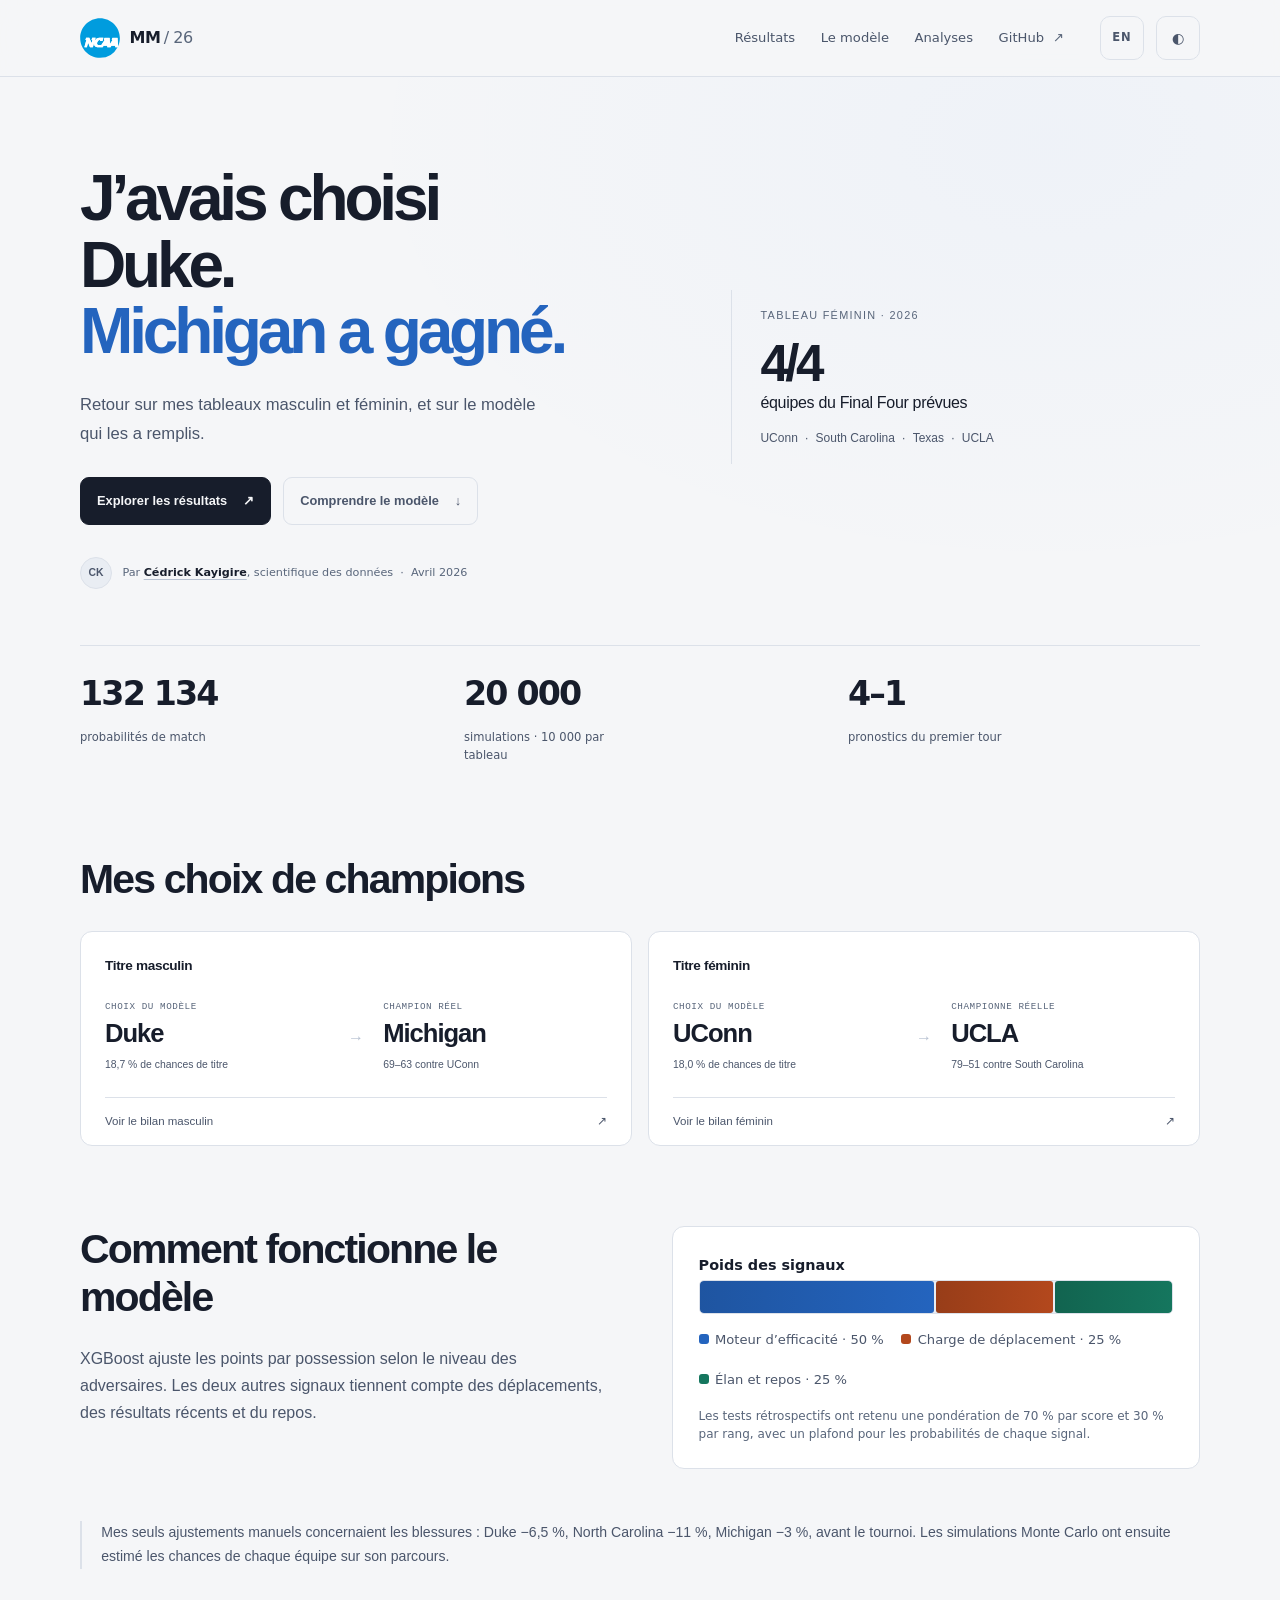
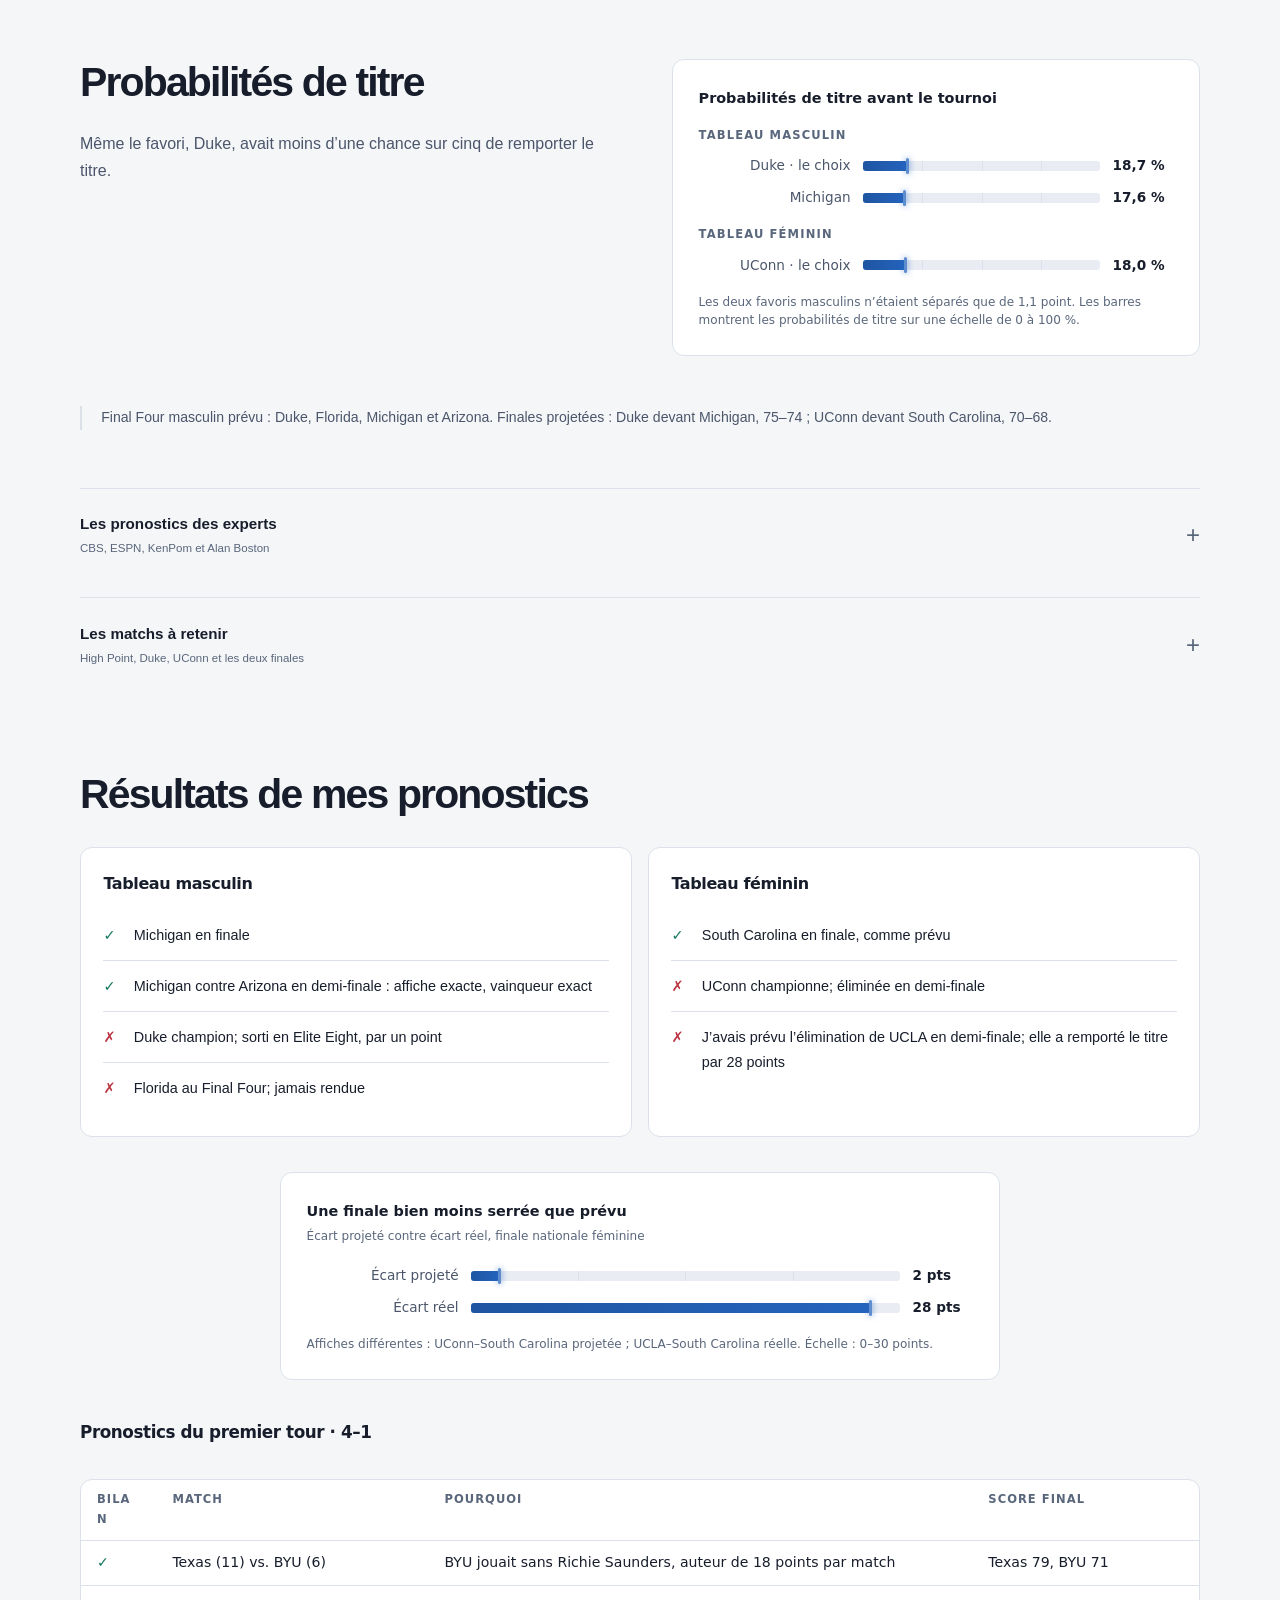
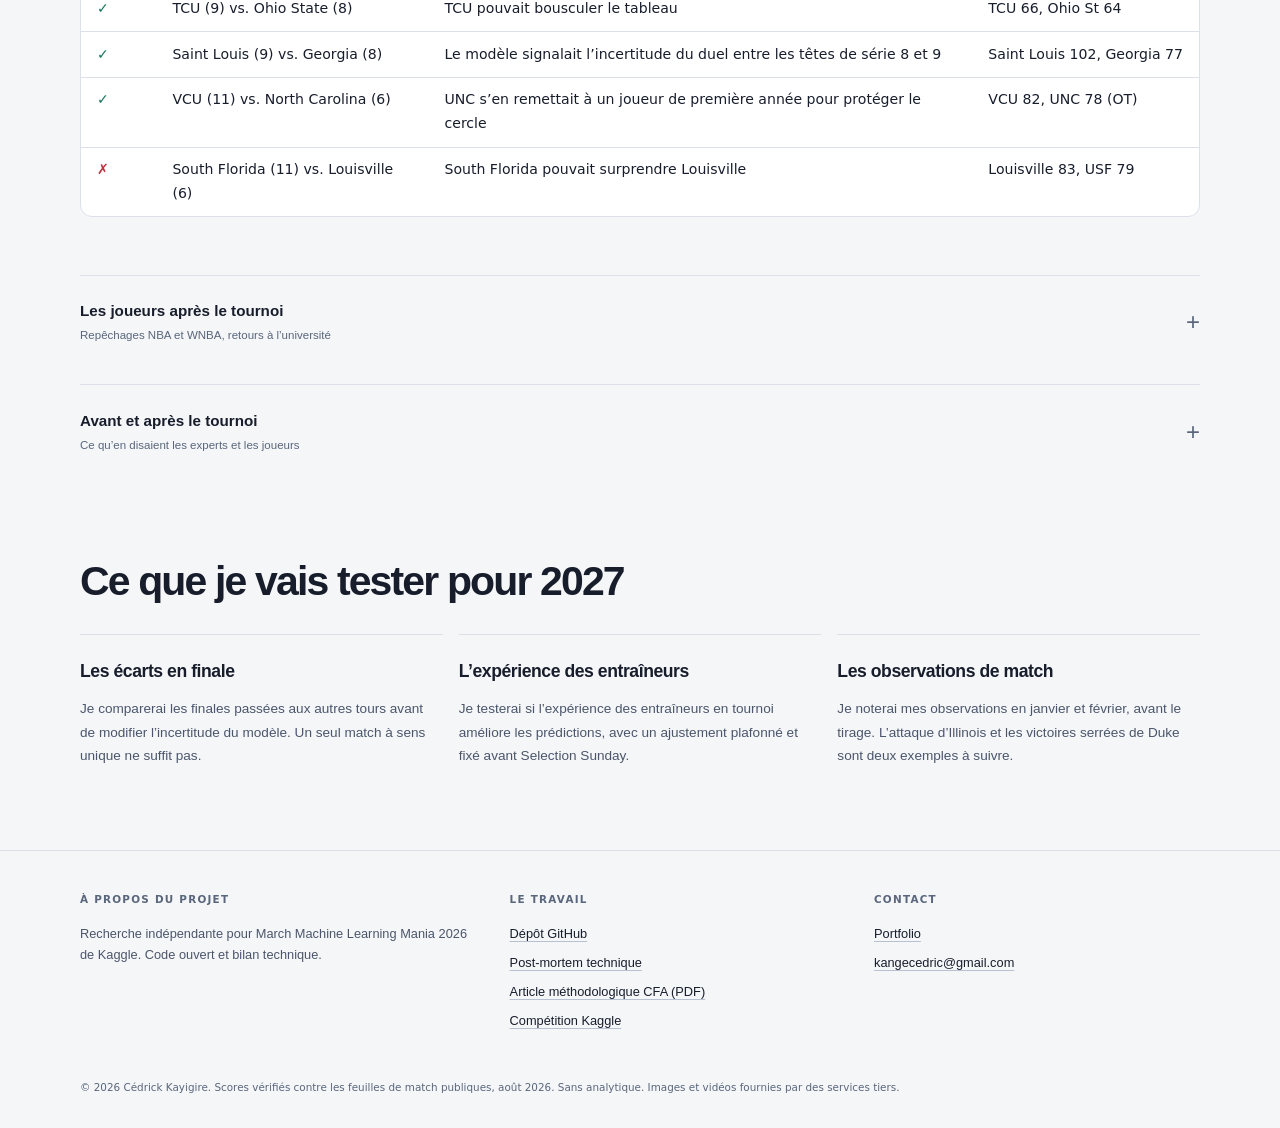
==== commit 2f5c0c97: "Default site to French and light theme Co-authored-by: Copilot <223556219+Copilot@users.noreply.gith" ====
--- a/docs/index.html
+++ b/docs/index.html
@@ -1,10 +1,10 @@
 <!doctype html>
-<html lang="en" data-lang="en" data-theme="dark">
+<html lang="fr" data-lang="fr" data-theme="light">
 <head>
 <meta charset="utf-8">
 <meta name="viewport" content="width=device-width, initial-scale=1">
-<title>March Madness 2026: predictions and results · CFA Fusion</title>
-<meta name="description" id="metaDesc" content="A review of CFA Fusion's predictions for the 2026 NCAA men's and women's basketball tournaments, compared with the results.">
+<title>March Madness 2026 : pronostics et résultats · CFA Fusion</title>
+<meta name="description" id="metaDesc" content="Bilan des prédictions de CFA Fusion pour les tournois NCAA masculin et féminin de 2026, comparées aux résultats.">
 <script>
 (function () {
   window.imgFallback = function (img) {
@@ -29,7 +29,7 @@
   var t = null;
   try { t = localStorage.getItem("mm26-theme"); } catch (e) { console.warn("Theme preference is unavailable.", e); }
   if (t !== "dark" && t !== "light") {
-    t = "dark";
+    t = "light";
   }
   document.documentElement.setAttribute("data-theme", t);
   try {
@@ -622,8 +622,8 @@
       <a href="#experts"><span class="en">More analysis</span><span class="fr">Analyses</span></a>
       <a class="nav-code" href="https://github.com/cedpaul13/March_Madness_2026">GitHub <span aria-hidden="true">↗</span></a>
     </div>
-    <button id="langToggle" aria-label="Changer de langue / Switch language">FR</button>
-    <button id="themeToggle" aria-label="Changer le thème / Toggle theme">◐</button>
+    <button id="langToggle" aria-label="Passer en anglais">EN</button>
+    <button id="themeToggle" aria-label="Passer au thème sombre">◐</button>
     <button id="menuToggle" aria-label="Menu" aria-expanded="false" aria-controls="navLinks"><span class="bar"></span></button>
   </div>
 </nav>
@@ -706,7 +706,7 @@
   <div class="prose">
     <figure>
       <div class="ftitle sans"><span class="en">Signal weights</span><span class="fr">Poids des signaux</span></div>
-      <div class="wbar viz" role="img" aria-label="Stacked bar: efficiency engine 50 percent, travel burden 25 percent, momentum and rest 25 percent" data-label-en="Stacked bar: efficiency engine 50 percent, travel burden 25 percent, momentum and rest 25 percent" data-label-fr="Barre empilée : efficacité 50 %, déplacements 25 %, forme et repos 25 %">
+      <div class="wbar viz" role="img" aria-label="Barre empilée : efficacité 50 %, déplacements 25 %, forme et repos 25 %" data-label-en="Stacked bar: efficiency engine 50 percent, travel burden 25 percent, momentum and rest 25 percent" data-label-fr="Barre empilée : efficacité 50 %, déplacements 25 %, forme et repos 25 %">
         <div style="--w:50%; --seg:var(--s1)" title="Efficiency engine: 50%"></div>
         <div style="--w:25%; --seg:var(--s2)" title="Travel burden: 25%"></div>
         <div style="--w:25%; --seg:var(--s3)" title="Momentum and rest: 25%"></div>
@@ -848,7 +848,7 @@
   <div class="prose">
     <p class="en">Chase Johnston went 406 minutes without a two-point basket, then hit one with 11 seconds left to beat Wisconsin 83–82. Arkansas needed 36 points from Darius Acuff Jr. to stop High Point’s run.</p>
     <p class="fr">Après 406 minutes sans panier à deux points, Chase Johnston en a inscrit un à 11 secondes de la fin pour battre Wisconsin 83–82. Arkansas a eu besoin des 36 points de Darius Acuff fils pour arrêter High Point.</p>
-    <a class="embed mini" href="https://www.youtube.com/watch?v=VwkII_BHkxE" data-yt="VwkII_BHkxE" target="_blank" rel="noopener" aria-label="Improbable ending to High Point-Wisconsin thriller" data-label-en="Improbable ending to High Point-Wisconsin thriller" data-label-fr="Le dénouement de High Point–Wisconsin"><img src="https://i.ytimg.com/vi/VwkII_BHkxE/hqdefault.jpg" alt="" loading="lazy" decoding="async" width="480" height="360"><span class="play"></span></a>    <p class="clipcap"><span class="en">Johnston’s game-winner</span><span class="fr">Le panier décisif de Johnston</span></p>
+    <a class="embed mini" href="https://www.youtube.com/watch?v=VwkII_BHkxE" data-yt="VwkII_BHkxE" target="_blank" rel="noopener" aria-label="Le dénouement de High Point–Wisconsin" data-label-en="Improbable ending to High Point-Wisconsin thriller" data-label-fr="Le dénouement de High Point–Wisconsin"><img src="https://i.ytimg.com/vi/VwkII_BHkxE/hqdefault.jpg" alt="" loading="lazy" decoding="async" width="480" height="360"><span class="play"></span></a>    <p class="clipcap"><span class="en">Johnston’s game-winner</span><span class="fr">Le panier décisif de Johnston</span></p>
   </div>
   <div class="wide">
     <div class="cards">
@@ -857,7 +857,7 @@
         <div class="teamline sans lose"><span class="seed">1</span><span class="team">Duke</span><span class="pts">72</span></div>
         <div class="teamline sans win"><span class="seed">2</span><span class="team">UConn</span><span class="pts">73</span></div>
         <div class="story"><span class="en">Duke lost a 19-point lead. A turnover with 4.6 seconds left set up Braylon Mullins’s logo three at 0.3.</span><span class="fr">Duke a perdu 19 points d’avance. Un revirement à 4,6 secondes a permis le tir de Braylon Mullins depuis le logo à 0,3 seconde.</span></div>
-        <div class="featuredrow"><span class="featured"><span class="favatar"><img src="https://images.sidearmdev.com/resize?url=https%3A%2F%2Fdxbhsrqyrr690.cloudfront.net%2Fsidearm.nextgen.sites%2Fuconnhuskies.com%2Fimages%2F2026%2F7%2F7%2F24_MULLINS_BRAYLON.png&amp;width=400&amp;type=jpeg" data-fallback="https://a.espncdn.com/i/headshots/mens-college-basketball/players/full/5196916.png" alt="Braylon Mullins" loading="lazy" onerror="imgFallback(this)" decoding="async" width="160" height="160"></span><span class="fname">Braylon Mullins</span></span></div><a class="embed mini" href="https://www.youtube.com/watch?v=a0P4WeUURks" data-yt="a0P4WeUURks" target="_blank" rel="noopener" aria-label="UConn vs. Duke - Elite Eight extended highlights" data-label-en="UConn vs. Duke - Elite Eight extended highlights" data-label-fr="UConn–Duke : résumé du Elite Eight"><img src="https://i.ytimg.com/vi/a0P4WeUURks/hqdefault.jpg" alt="" loading="lazy" decoding="async" width="480" height="360"><span class="play"></span></a><p class="clipcap"><span class="en">Watch the collapse</span><span class="fr">Voir l&rsquo;effondrement</span></p>
+        <div class="featuredrow"><span class="featured"><span class="favatar"><img src="https://images.sidearmdev.com/resize?url=https%3A%2F%2Fdxbhsrqyrr690.cloudfront.net%2Fsidearm.nextgen.sites%2Fuconnhuskies.com%2Fimages%2F2026%2F7%2F7%2F24_MULLINS_BRAYLON.png&amp;width=400&amp;type=jpeg" data-fallback="https://a.espncdn.com/i/headshots/mens-college-basketball/players/full/5196916.png" alt="Braylon Mullins" loading="lazy" onerror="imgFallback(this)" decoding="async" width="160" height="160"></span><span class="fname">Braylon Mullins</span></span></div><a class="embed mini" href="https://www.youtube.com/watch?v=a0P4WeUURks" data-yt="a0P4WeUURks" target="_blank" rel="noopener" aria-label="UConn–Duke : résumé du Elite Eight" data-label-en="UConn vs. Duke - Elite Eight extended highlights" data-label-fr="UConn–Duke : résumé du Elite Eight"><img src="https://i.ytimg.com/vi/a0P4WeUURks/hqdefault.jpg" alt="" loading="lazy" decoding="async" width="480" height="360"><span class="play"></span></a><p class="clipcap"><span class="en">Watch the collapse</span><span class="fr">Voir l&rsquo;effondrement</span></p>
       </div>
       <div class="game">
         <div class="round sans"><span><span class="en">National Semifinal · April 3 · Women</span><span class="fr">Demi-finale nationale · 3 avril · Femmes</span></span></div>
@@ -870,21 +870,21 @@
         <div class="teamline sans win"><span class="seed">1</span><span class="team">Michigan</span><span class="pts">91</span></div>
         <div class="teamline sans lose"><span class="seed">1</span><span class="team">Arizona</span><span class="pts">73</span></div>
         <div class="story"><span class="en">Michigan reached 90 points for a tournament-record fifth straight game. Aday Mara’s career-high 26 helped build a 30-point lead.</span><span class="fr">Michigan a atteint 90 points pour un cinquième match de suite, un record du tournoi. Les 26 points d’Aday Mara, un sommet personnel, ont contribué à une avance de 30 points.</span></div>
-        <div class="featuredrow"><span class="featured"><span class="favatar"><img src="https://images.sidearmdev.com/resize?url=https%3A%2F%2Fdxbhsrqyrr690.cloudfront.net%2Fsidearm.nextgen.sites%2Fmgoblue.com%2Fimages%2F2025%2F7%2F28%2F15-Aday-Mara_1yHES.jpg&amp;width=400&amp;type=jpeg" data-fallback="https://a.espncdn.com/i/headshots/nba/players/full/5174983.png" alt="Aday Mara" loading="lazy" onerror="imgFallback(this)" decoding="async" width="160" height="160"></span><span class="fname">Aday Mara</span></span></div><a class="embed mini" href="https://www.youtube.com/watch?v=b5afKIjZRbA" data-yt="b5afKIjZRbA" target="_blank" rel="noopener" aria-label="Michigan vs Arizona - Final Four highlights" data-label-en="Michigan vs Arizona - Final Four highlights" data-label-fr="Michigan–Arizona : résumé du Final Four"><img src="https://i.ytimg.com/vi/b5afKIjZRbA/hqdefault.jpg" alt="" loading="lazy" decoding="async" width="480" height="360"><span class="play"></span></a><p class="clipcap"><span class="en">Watch the rout</span><span class="fr">Voir la démonstration</span></p>
+        <div class="featuredrow"><span class="featured"><span class="favatar"><img src="https://images.sidearmdev.com/resize?url=https%3A%2F%2Fdxbhsrqyrr690.cloudfront.net%2Fsidearm.nextgen.sites%2Fmgoblue.com%2Fimages%2F2025%2F7%2F28%2F15-Aday-Mara_1yHES.jpg&amp;width=400&amp;type=jpeg" data-fallback="https://a.espncdn.com/i/headshots/nba/players/full/5174983.png" alt="Aday Mara" loading="lazy" onerror="imgFallback(this)" decoding="async" width="160" height="160"></span><span class="fname">Aday Mara</span></span></div><a class="embed mini" href="https://www.youtube.com/watch?v=b5afKIjZRbA" data-yt="b5afKIjZRbA" target="_blank" rel="noopener" aria-label="Michigan–Arizona : résumé du Final Four" data-label-en="Michigan vs Arizona - Final Four highlights" data-label-fr="Michigan–Arizona : résumé du Final Four"><img src="https://i.ytimg.com/vi/b5afKIjZRbA/hqdefault.jpg" alt="" loading="lazy" decoding="async" width="480" height="360"><span class="play"></span></a><p class="clipcap"><span class="en">Watch the rout</span><span class="fr">Voir la démonstration</span></p>
       </div>
       <div class="game">
         <div class="round sans"><span><span class="en">National Championship · April 6 · Men</span><span class="fr">Finale nationale · 6 avril · Hommes</span></span></div>
         <div class="teamline sans win"><span class="seed">1</span><span class="team">Michigan</span><span class="pts">69</span></div>
         <div class="teamline sans lose"><span class="seed">2</span><span class="team">UConn</span><span class="pts">63</span></div>
         <div class="story"><span class="en">Michigan shot 25-of-28 at the line to win its first title since 1989. Elliot Cadeau scored 19 and earned tournament MOP.</span><span class="fr">Michigan a réussi 25 de ses 28 lancers francs pour décrocher son premier titre depuis 1989. Elliot Cadeau, 19 points, a été élu joueur par excellence.</span></div>
-        <div class="featuredrow"><span class="featured"><span class="favatar"><img src="https://images.sidearmdev.com/resize?url=https%3A%2F%2Fdxbhsrqyrr690.cloudfront.net%2Fsidearm.nextgen.sites%2Fmgoblue.com%2Fimages%2F2025%2F7%2F28%2F3-Elliot-Cadeau_RlvVx.jpg&amp;width=400&amp;type=jpeg" data-fallback="https://a.espncdn.com/i/headshots/mens-college-basketball/players/full/4869764.png" alt="Elliot Cadeau" loading="lazy" onerror="imgFallback(this)" decoding="async" width="160" height="160"></span><span class="fname">Elliot Cadeau</span></span></div><a class="embed mini" href="https://www.youtube.com/watch?v=YhVbaOVMLWA" data-yt="YhVbaOVMLWA" target="_blank" rel="noopener" aria-label="Michigan vs. UConn - Final 2 minutes of the National Championship" data-label-en="Michigan vs. UConn - Final 2 minutes of the National Championship" data-label-fr="Michigan–UConn : les deux dernières minutes de la finale"><img src="https://i.ytimg.com/vi/YhVbaOVMLWA/hqdefault.jpg" alt="" loading="lazy" decoding="async" width="480" height="360"><span class="play"></span></a><p class="clipcap"><span class="en">The final two minutes</span><span class="fr">Les deux dernières minutes</span></p>
+        <div class="featuredrow"><span class="featured"><span class="favatar"><img src="https://images.sidearmdev.com/resize?url=https%3A%2F%2Fdxbhsrqyrr690.cloudfront.net%2Fsidearm.nextgen.sites%2Fmgoblue.com%2Fimages%2F2025%2F7%2F28%2F3-Elliot-Cadeau_RlvVx.jpg&amp;width=400&amp;type=jpeg" data-fallback="https://a.espncdn.com/i/headshots/mens-college-basketball/players/full/4869764.png" alt="Elliot Cadeau" loading="lazy" onerror="imgFallback(this)" decoding="async" width="160" height="160"></span><span class="fname">Elliot Cadeau</span></span></div><a class="embed mini" href="https://www.youtube.com/watch?v=YhVbaOVMLWA" data-yt="YhVbaOVMLWA" target="_blank" rel="noopener" aria-label="Michigan–UConn : les deux dernières minutes de la finale" data-label-en="Michigan vs. UConn - Final 2 minutes of the National Championship" data-label-fr="Michigan–UConn : les deux dernières minutes de la finale"><img src="https://i.ytimg.com/vi/YhVbaOVMLWA/hqdefault.jpg" alt="" loading="lazy" decoding="async" width="480" height="360"><span class="play"></span></a><p class="clipcap"><span class="en">The final two minutes</span><span class="fr">Les deux dernières minutes</span></p>
       </div>
     </div>
   </div>
   <div class="prose">
     <p class="en">UCLA never trailed in the women’s final. Its first NCAA title drew 9.9 million viewers.</p>
     <p class="fr">UCLA n’a jamais tiré de l’arrière en finale féminine. Son premier titre NCAA a attiré 9,9 millions de téléspectateurs.</p>
-    <div class="featuredrow"><span class="featured"><span class="favatar"><img src="[data-uri]" alt="Gabriela Jaquez" width="160" height="160" decoding="async"></span><span class="fname">Gabriela Jaquez</span></span><span class="featured"><span class="favatar"><img src="[data-uri]" alt="Lauren Betts" width="160" height="160" decoding="async"></span><span class="fname">Lauren Betts</span></span></div><a class="embed mini" href="https://www.youtube.com/watch?v=egYRcKM0iNg" data-yt="egYRcKM0iNg" target="_blank" rel="noopener" aria-label="UCLA vs. South Carolina - National Championship extended highlights" data-label-en="UCLA vs. South Carolina - National Championship extended highlights" data-label-fr="UCLA–South Carolina : résumé de la finale"><img src="https://i.ytimg.com/vi/egYRcKM0iNg/hqdefault.jpg" alt="" loading="lazy" decoding="async" width="480" height="360"><span class="play"></span></a><p class="clipcap"><span class="en">Watch the coronation</span><span class="fr">Voir le couronnement</span></p>
+    <div class="featuredrow"><span class="featured"><span class="favatar"><img src="[data-uri]" alt="Gabriela Jaquez" width="160" height="160" decoding="async"></span><span class="fname">Gabriela Jaquez</span></span><span class="featured"><span class="favatar"><img src="[data-uri]" alt="Lauren Betts" width="160" height="160" decoding="async"></span><span class="fname">Lauren Betts</span></span></div><a class="embed mini" href="https://www.youtube.com/watch?v=egYRcKM0iNg" data-yt="egYRcKM0iNg" target="_blank" rel="noopener" aria-label="UCLA–South Carolina : résumé de la finale" data-label-en="UCLA vs. South Carolina - National Championship extended highlights" data-label-fr="UCLA–South Carolina : résumé de la finale"><img src="https://i.ytimg.com/vi/egYRcKM0iNg/hqdefault.jpg" alt="" loading="lazy" decoding="async" width="480" height="360"><span class="play"></span></a><p class="clipcap"><span class="en">Watch the coronation</span><span class="fr">Voir le couronnement</span></p>
     <p class="en">Michigan’s starting core came through the transfer portal from North Carolina, UAB, UCLA and Illinois. Weeks after the title, Dallas hired coach Dusty May.</p>
     <p class="fr">Le noyau partant de Michigan venait du portail de transferts : North Carolina, UAB, UCLA et Illinois. Quelques semaines après le titre, Dallas a embauché l’entraîneur Dusty May.</p>
   </div>
@@ -1168,7 +1168,7 @@
   }
   var savedLang = null;
   try { savedLang = localStorage.getItem(LKEY); } catch (e) { console.warn("Language preference is unavailable.", e); }
-  if (savedLang !== "en" && savedLang !== "fr") savedLang = "en";
+  if (savedLang !== "en" && savedLang !== "fr") savedLang = "fr";
   setLang(savedLang);
   /* video facades: play inline over http(s), open YouTube from file:// */
   var canEmbed = location.protocol === "http:" || location.protocol === "https:";
